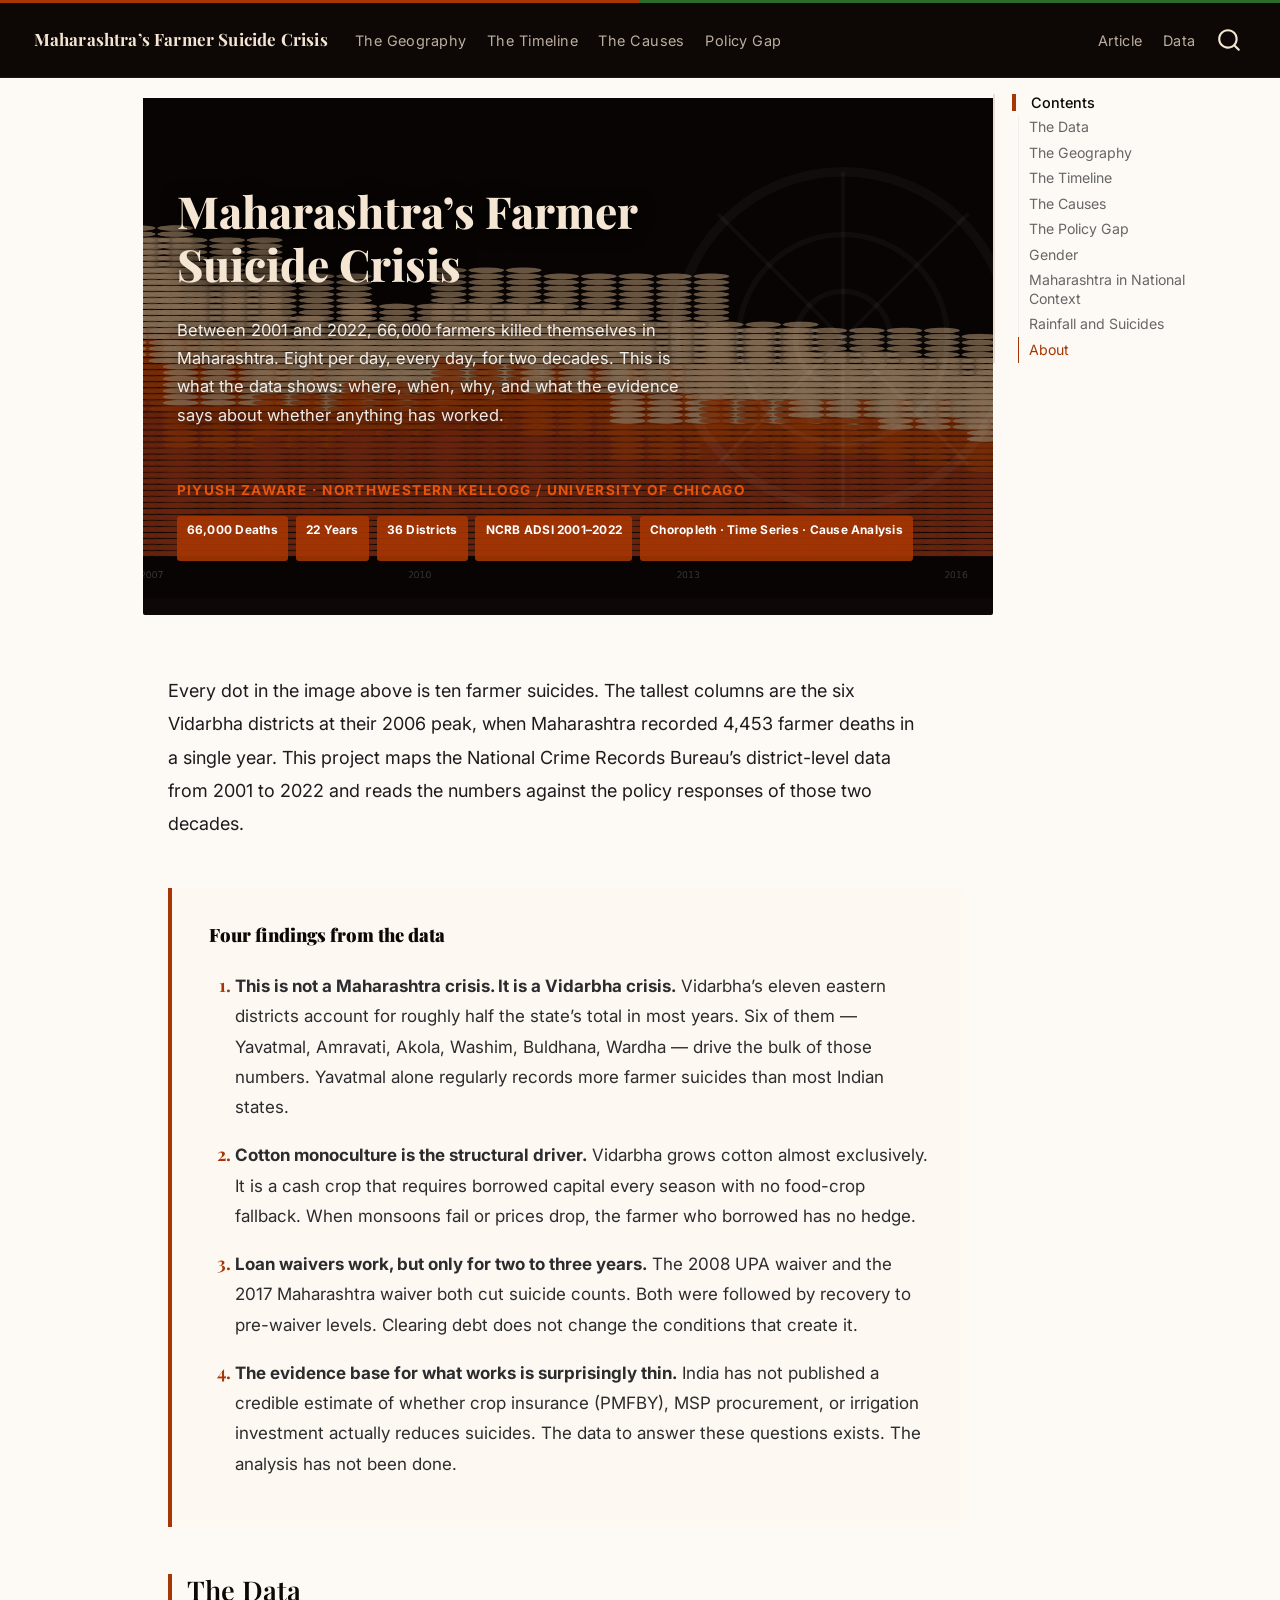
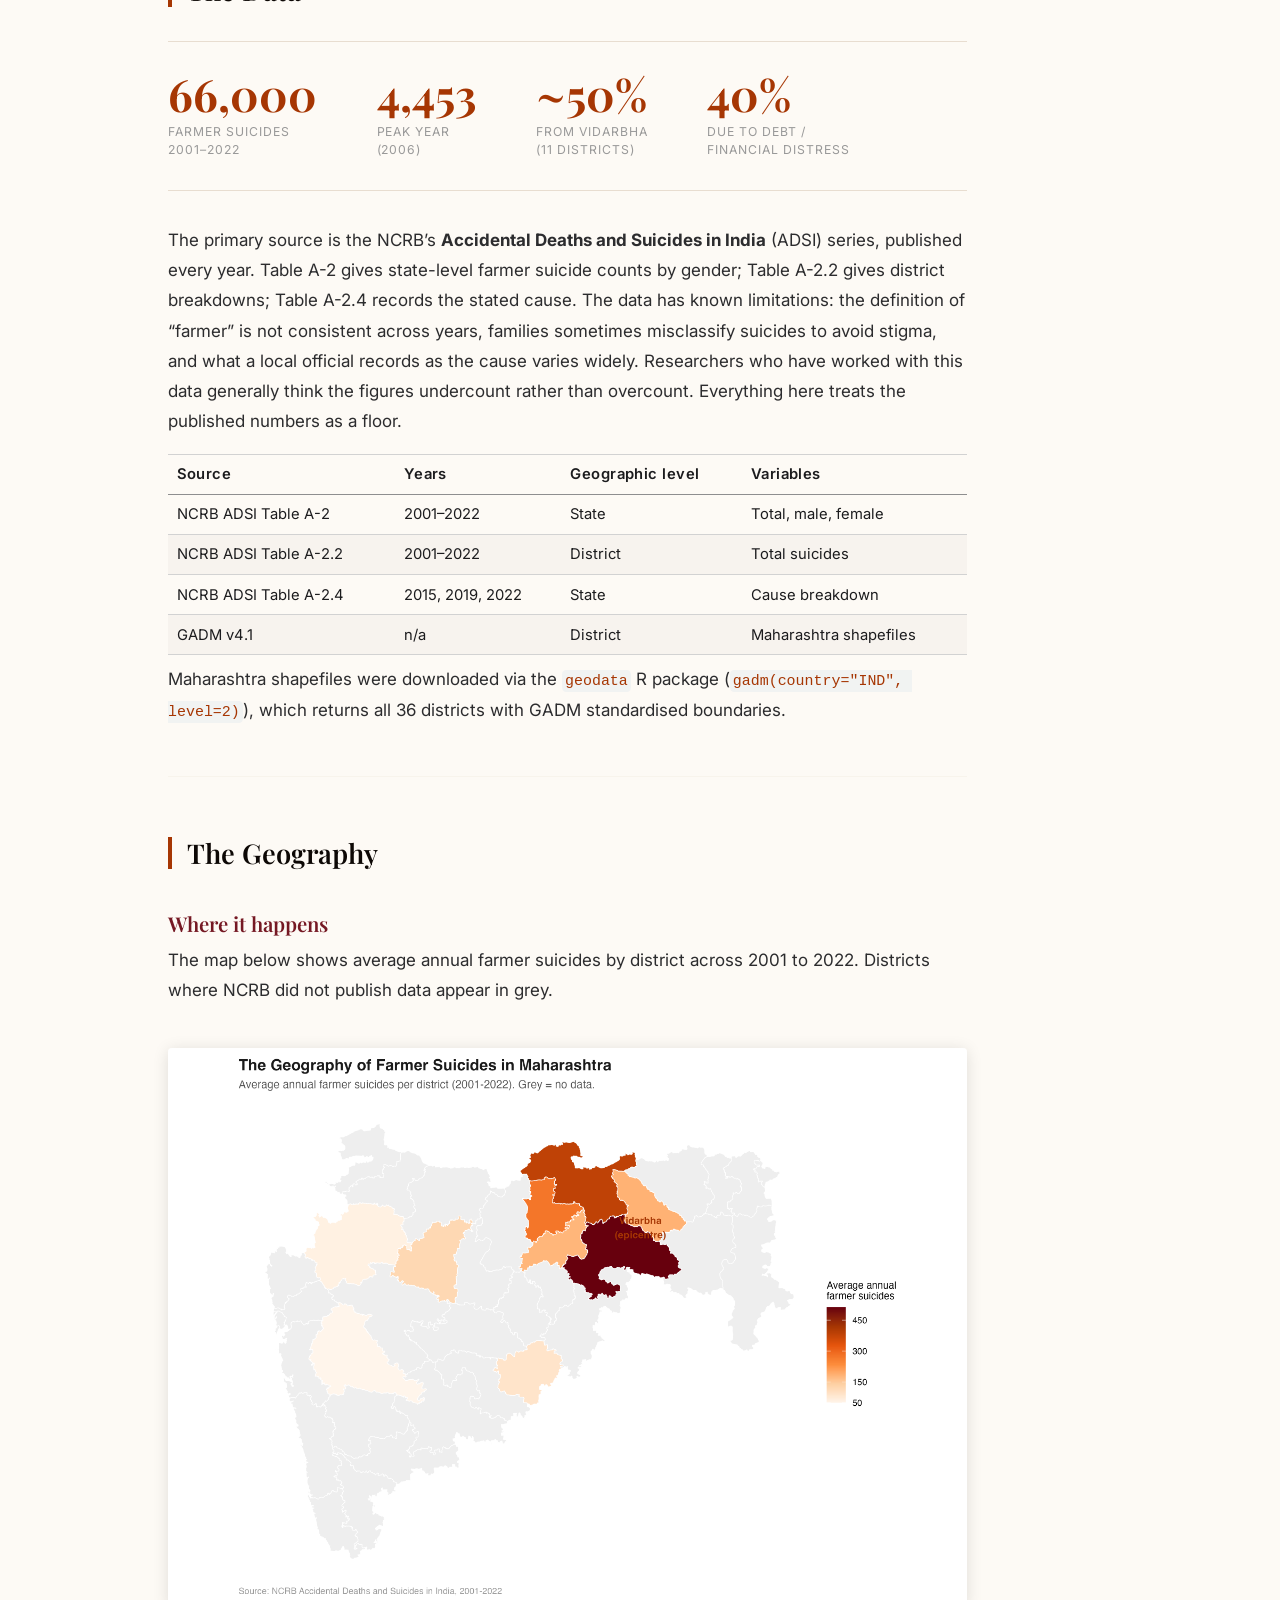
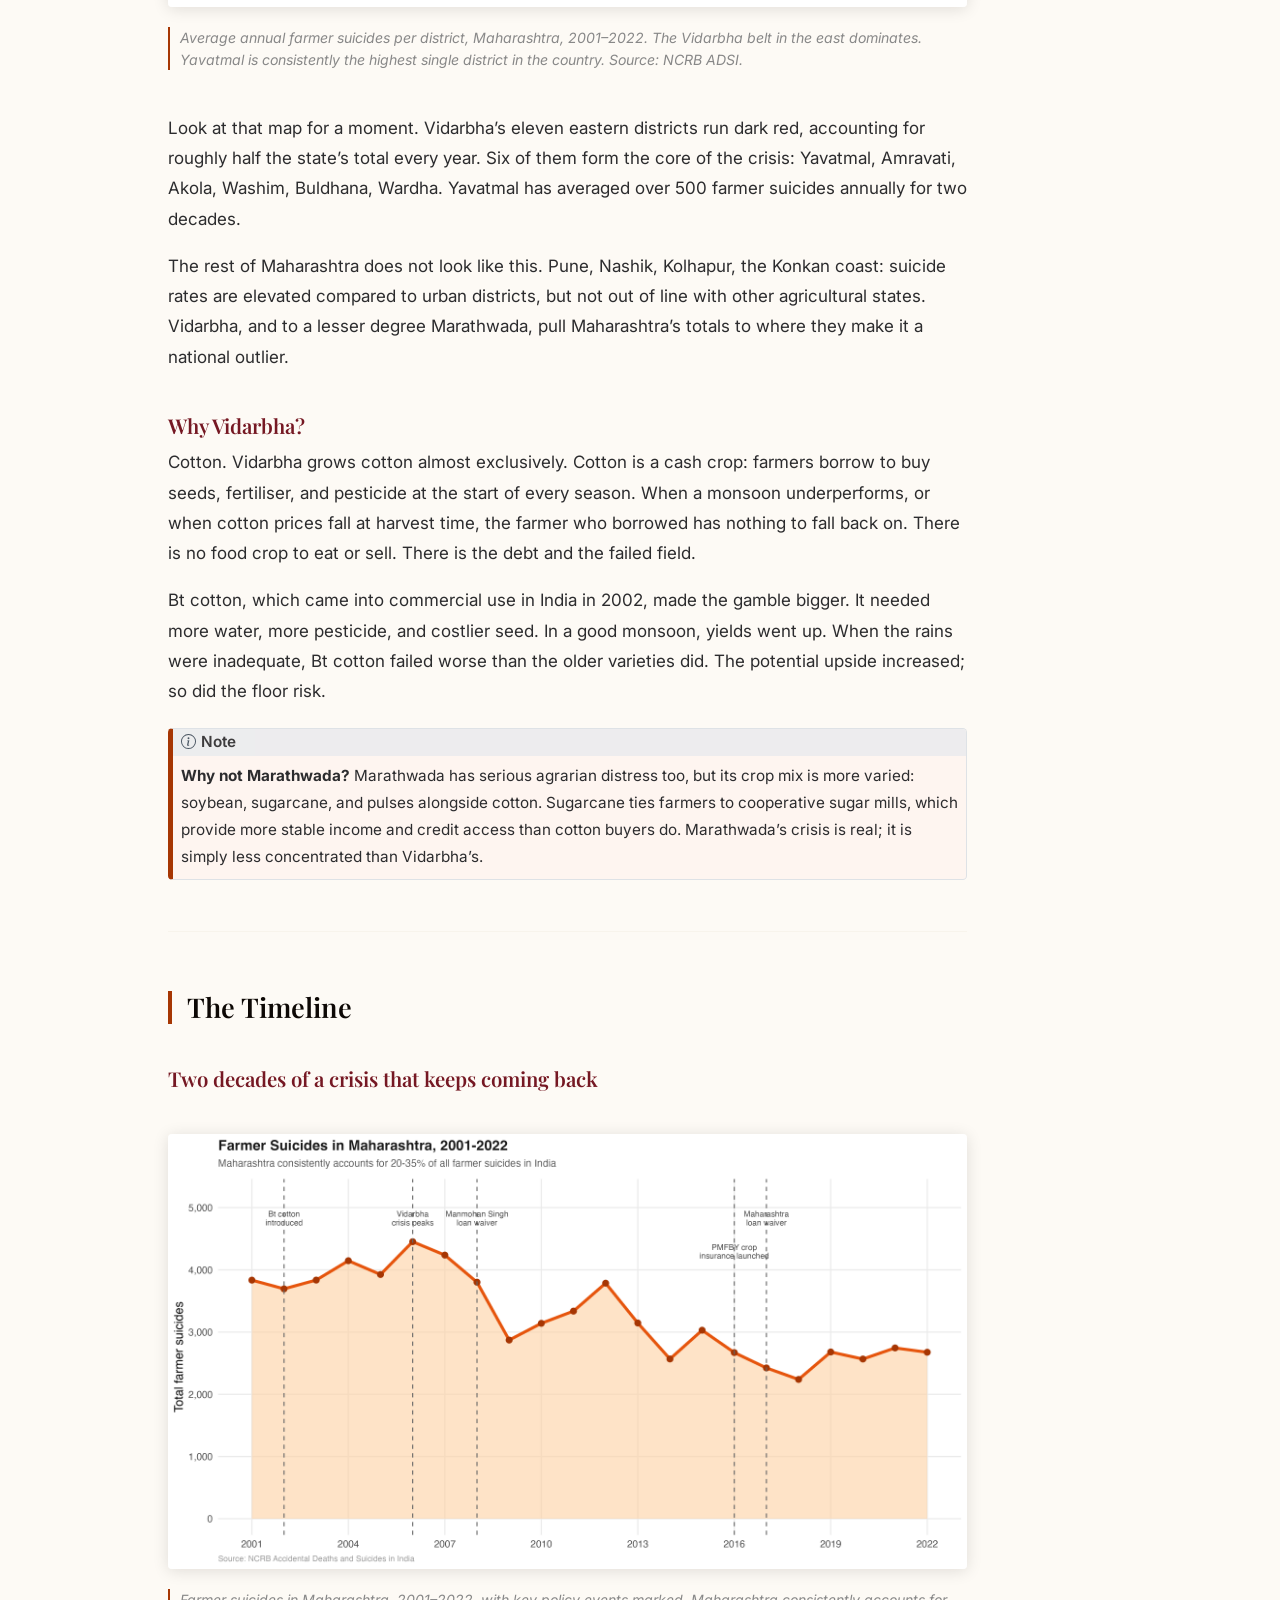
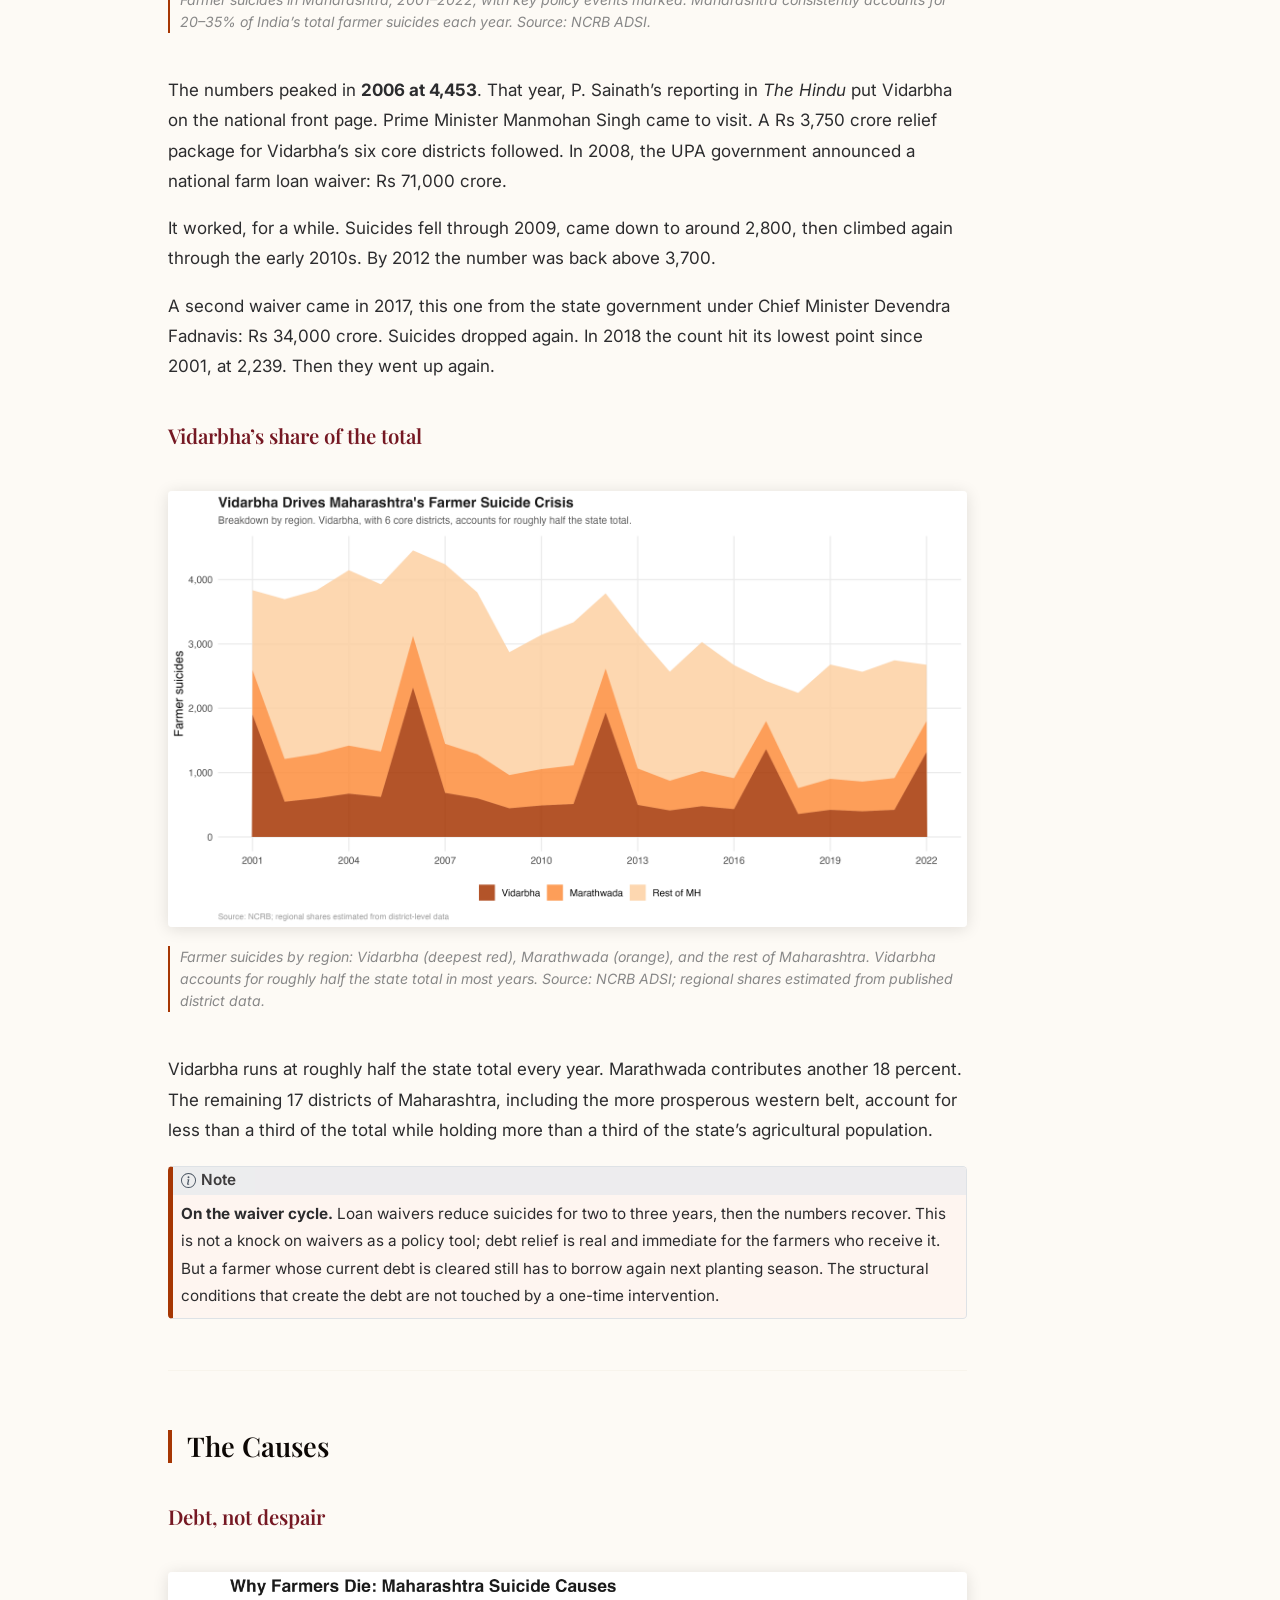
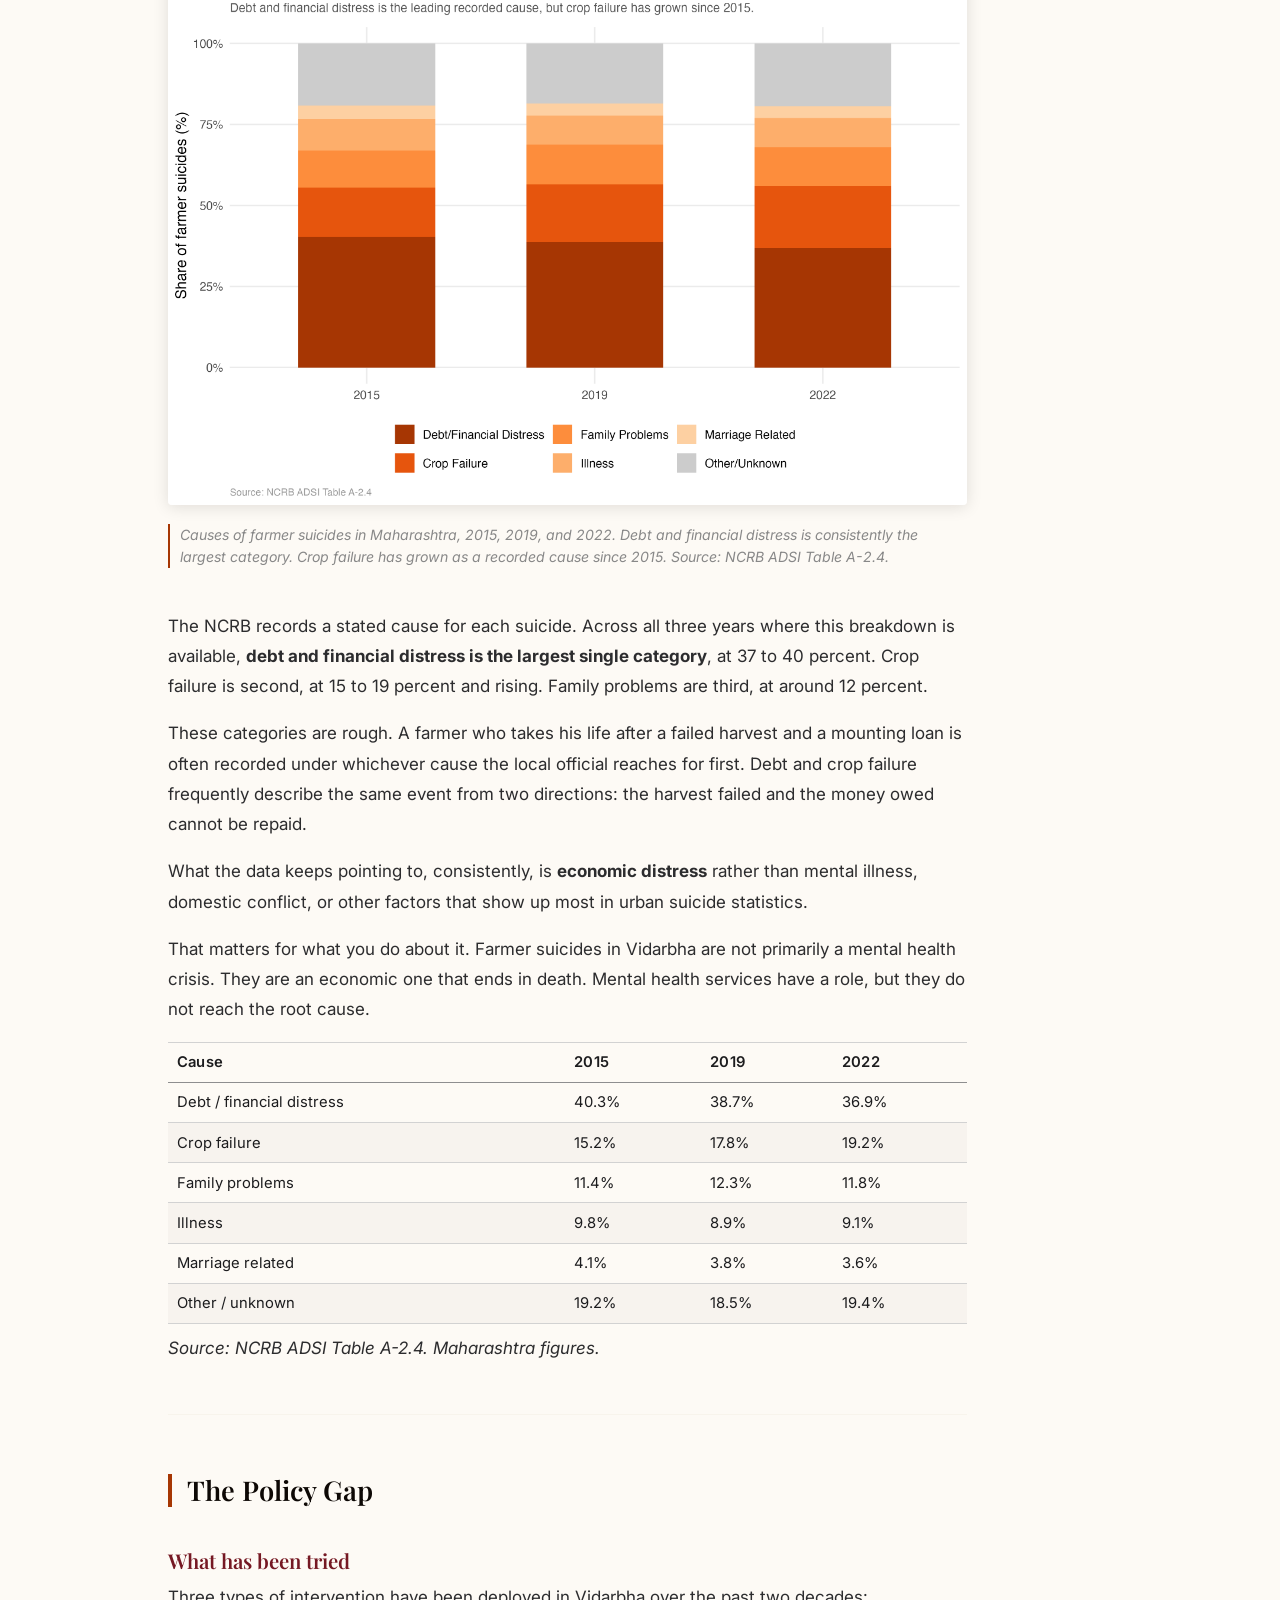
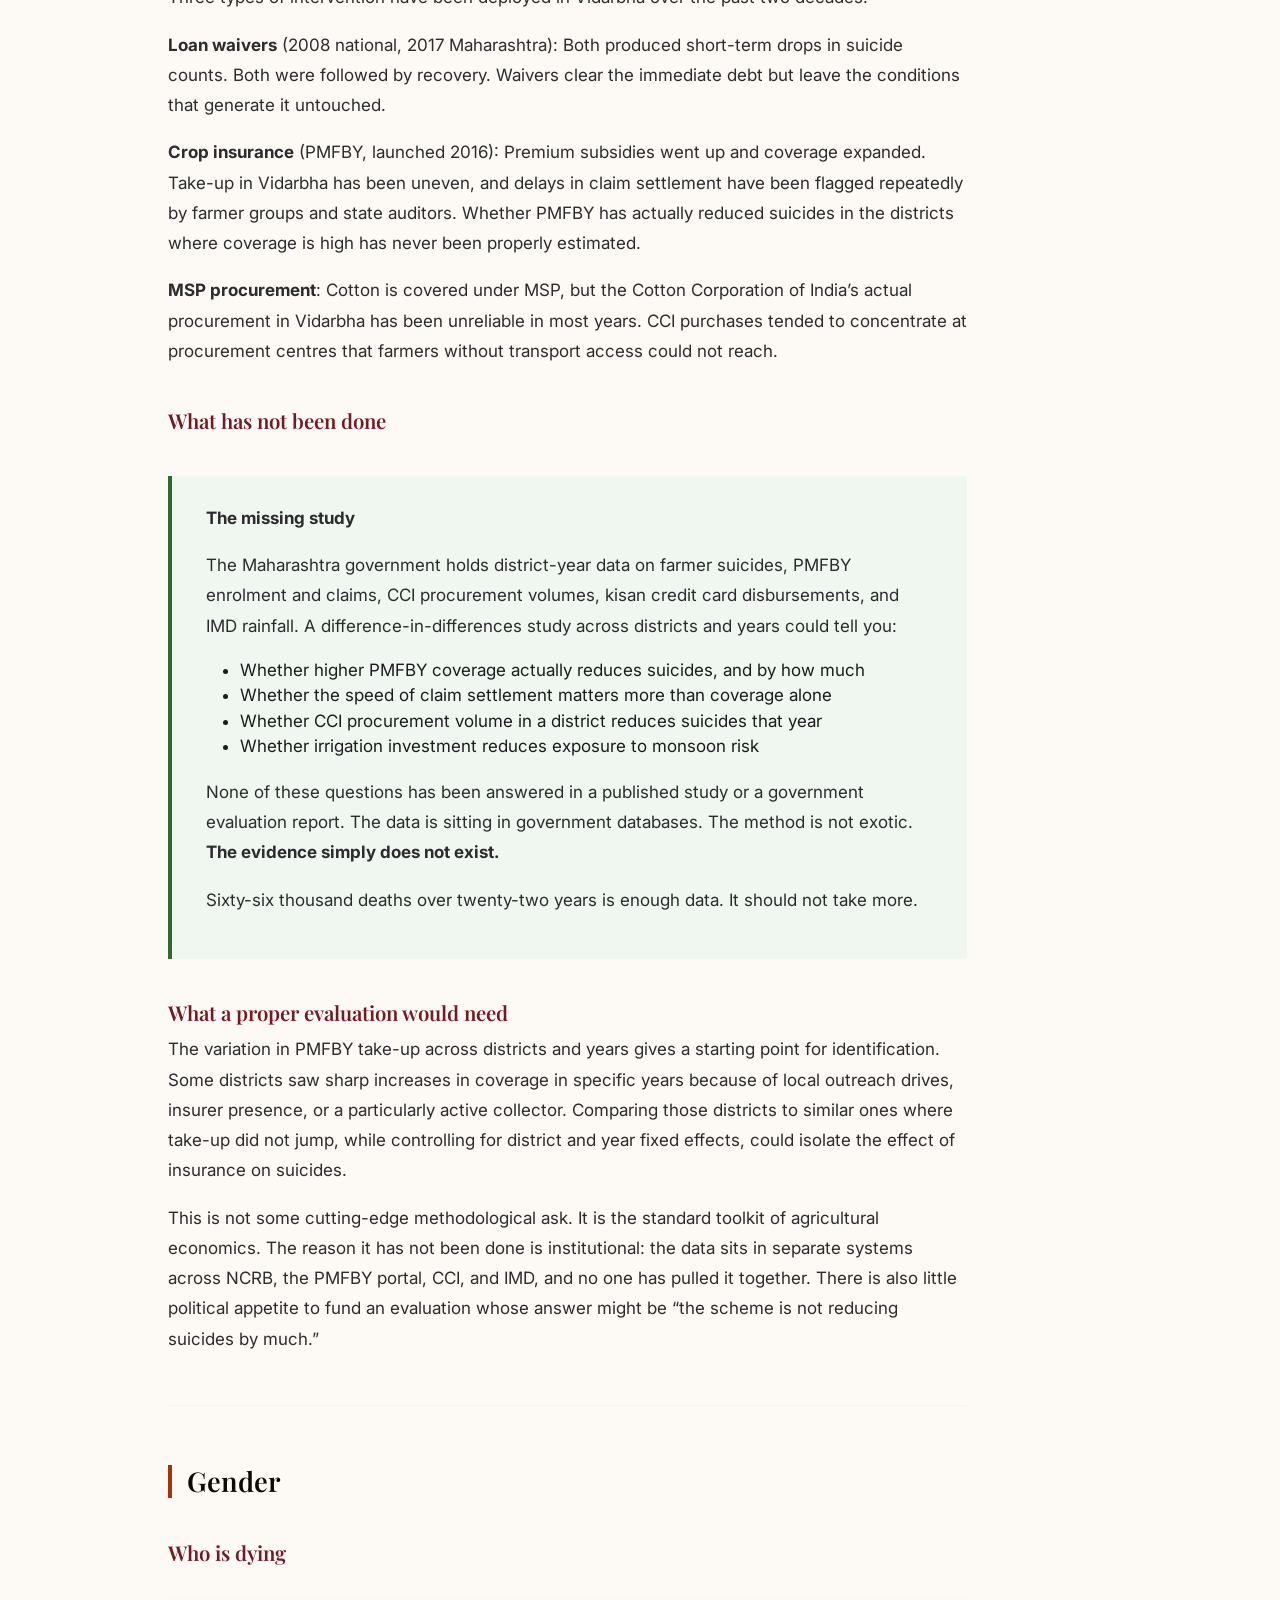
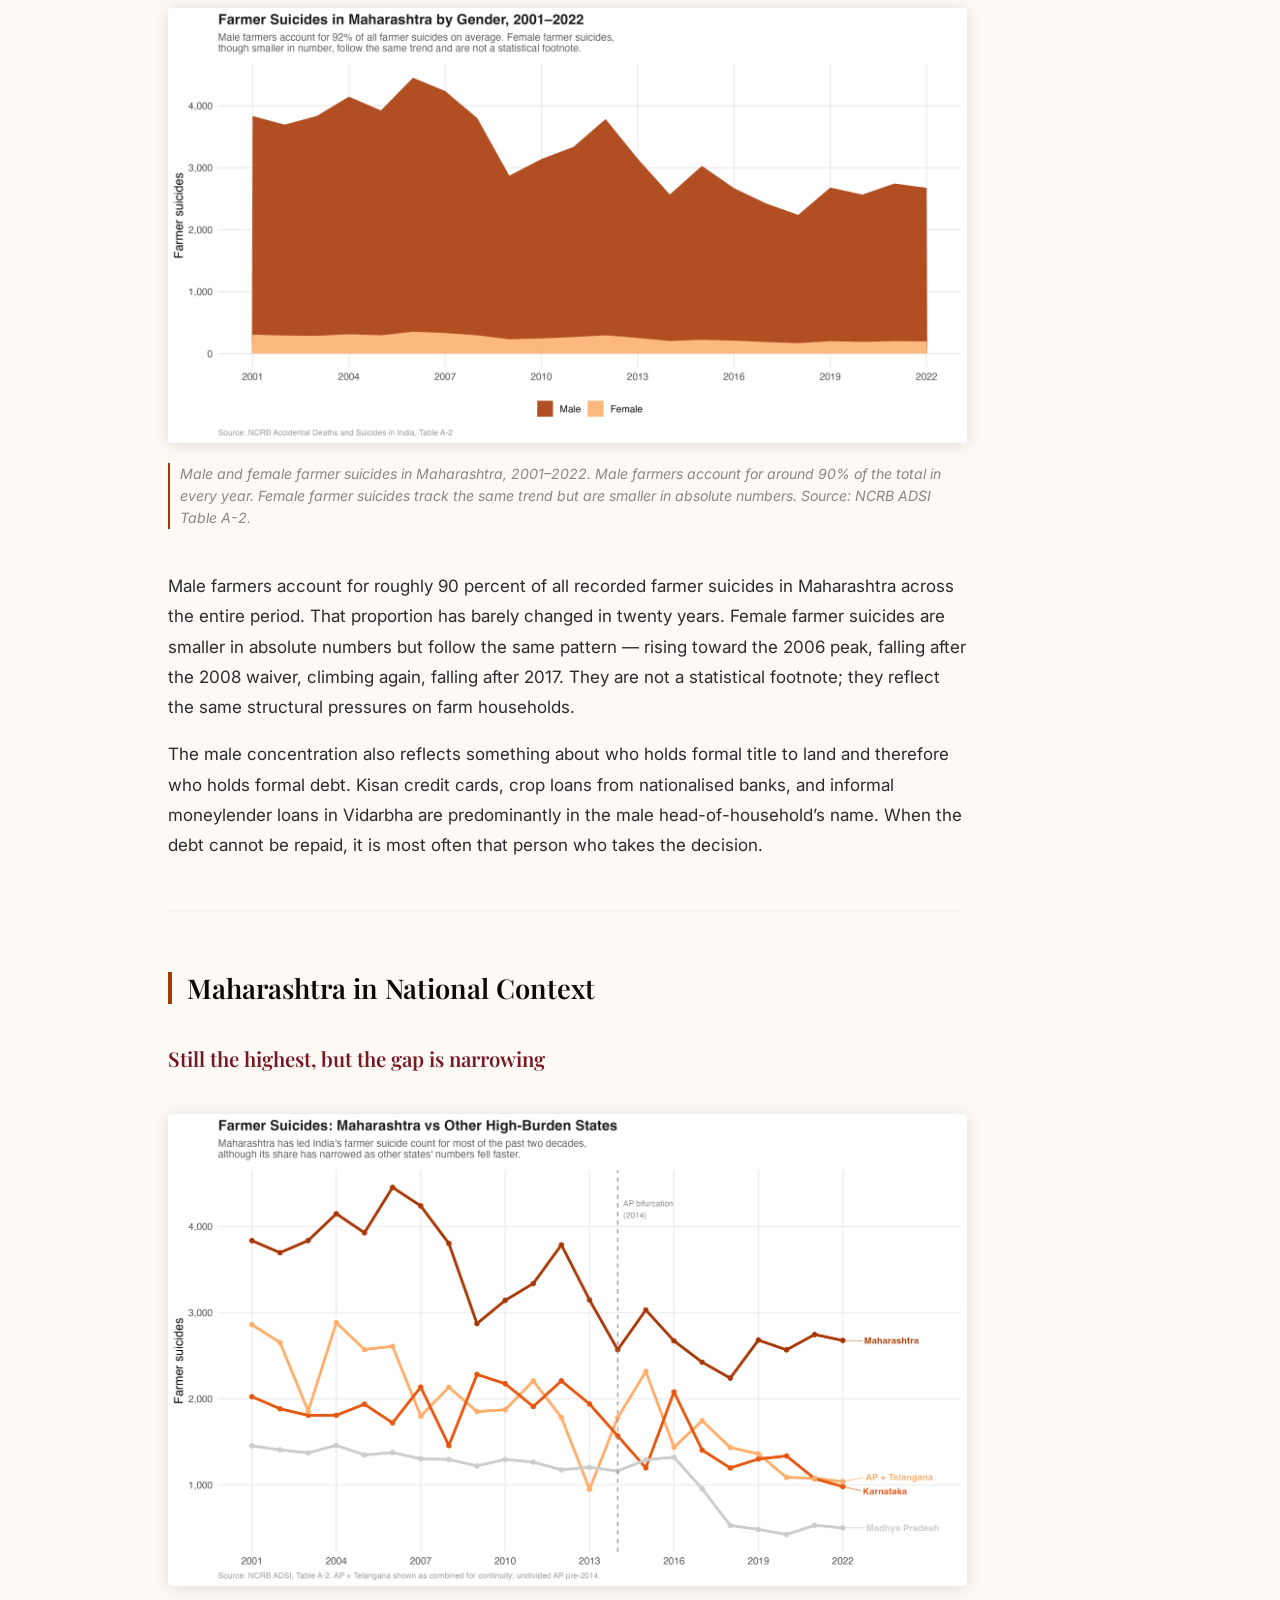
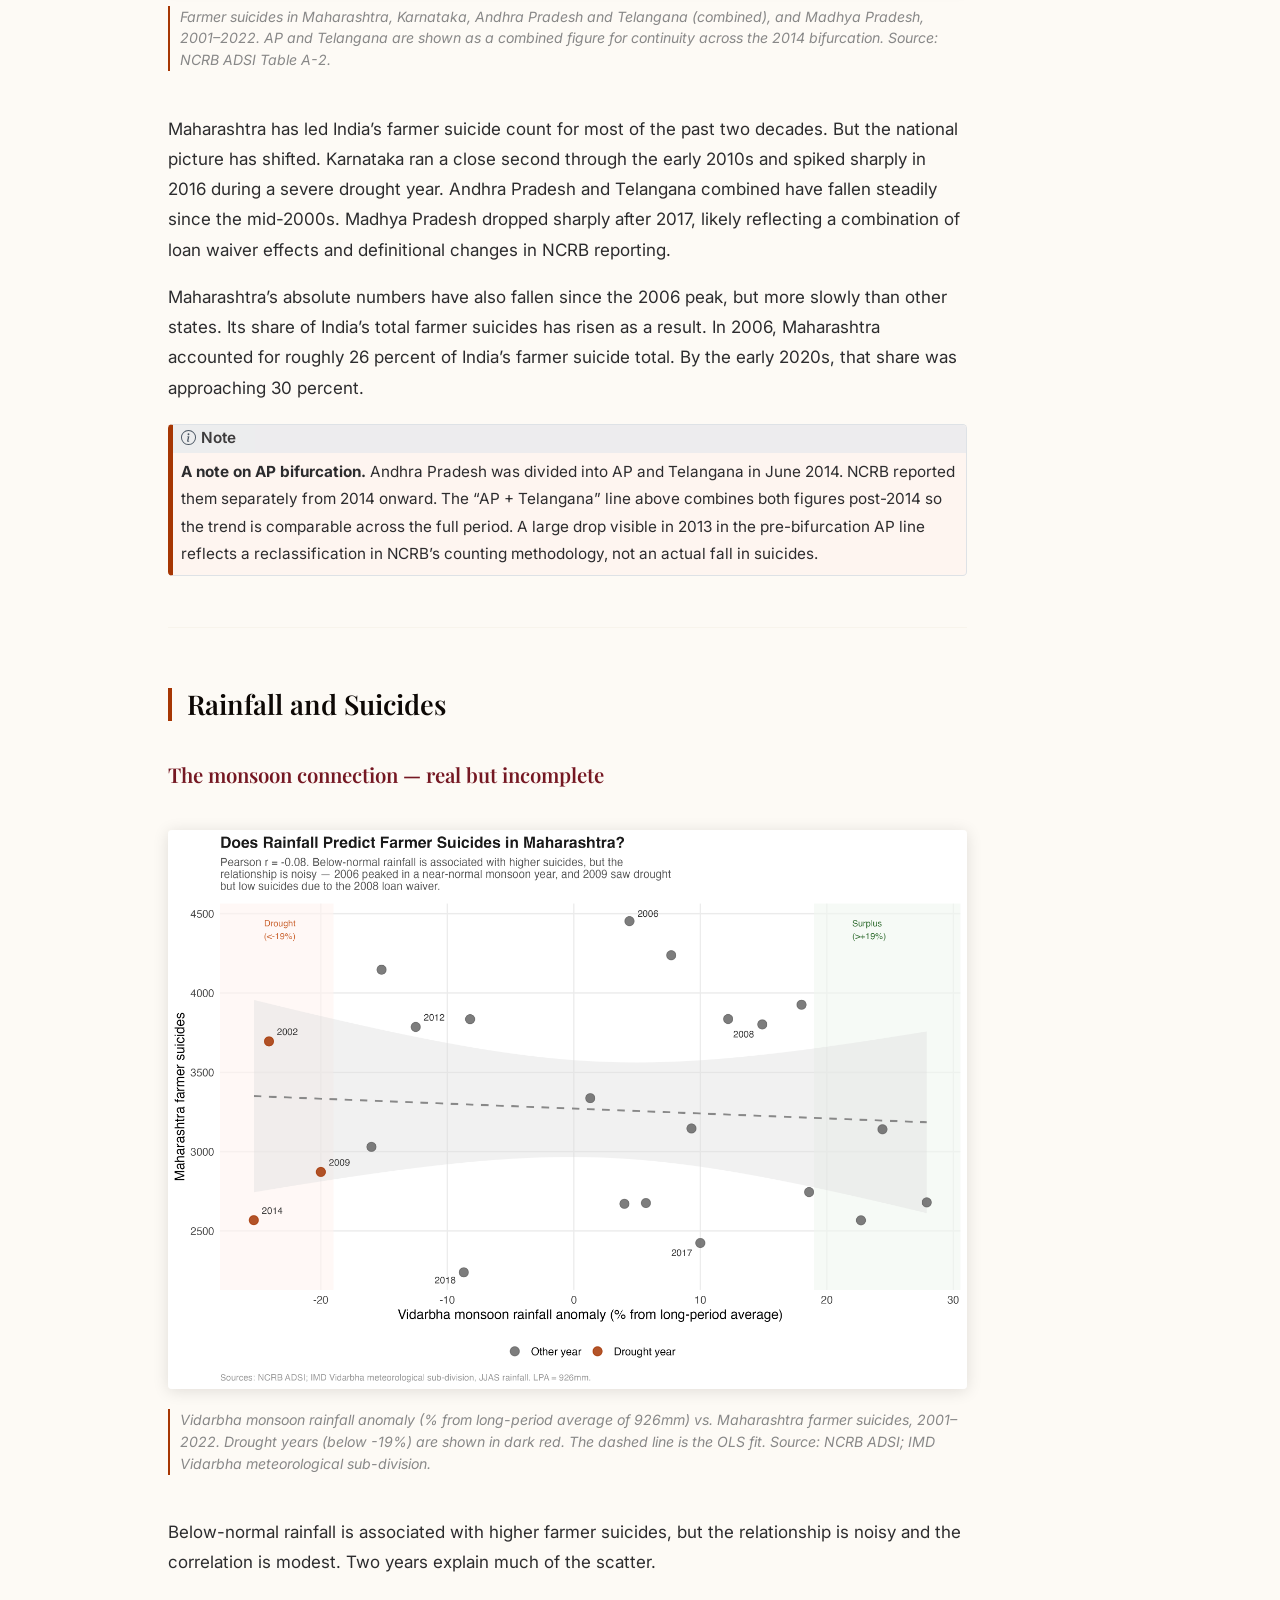
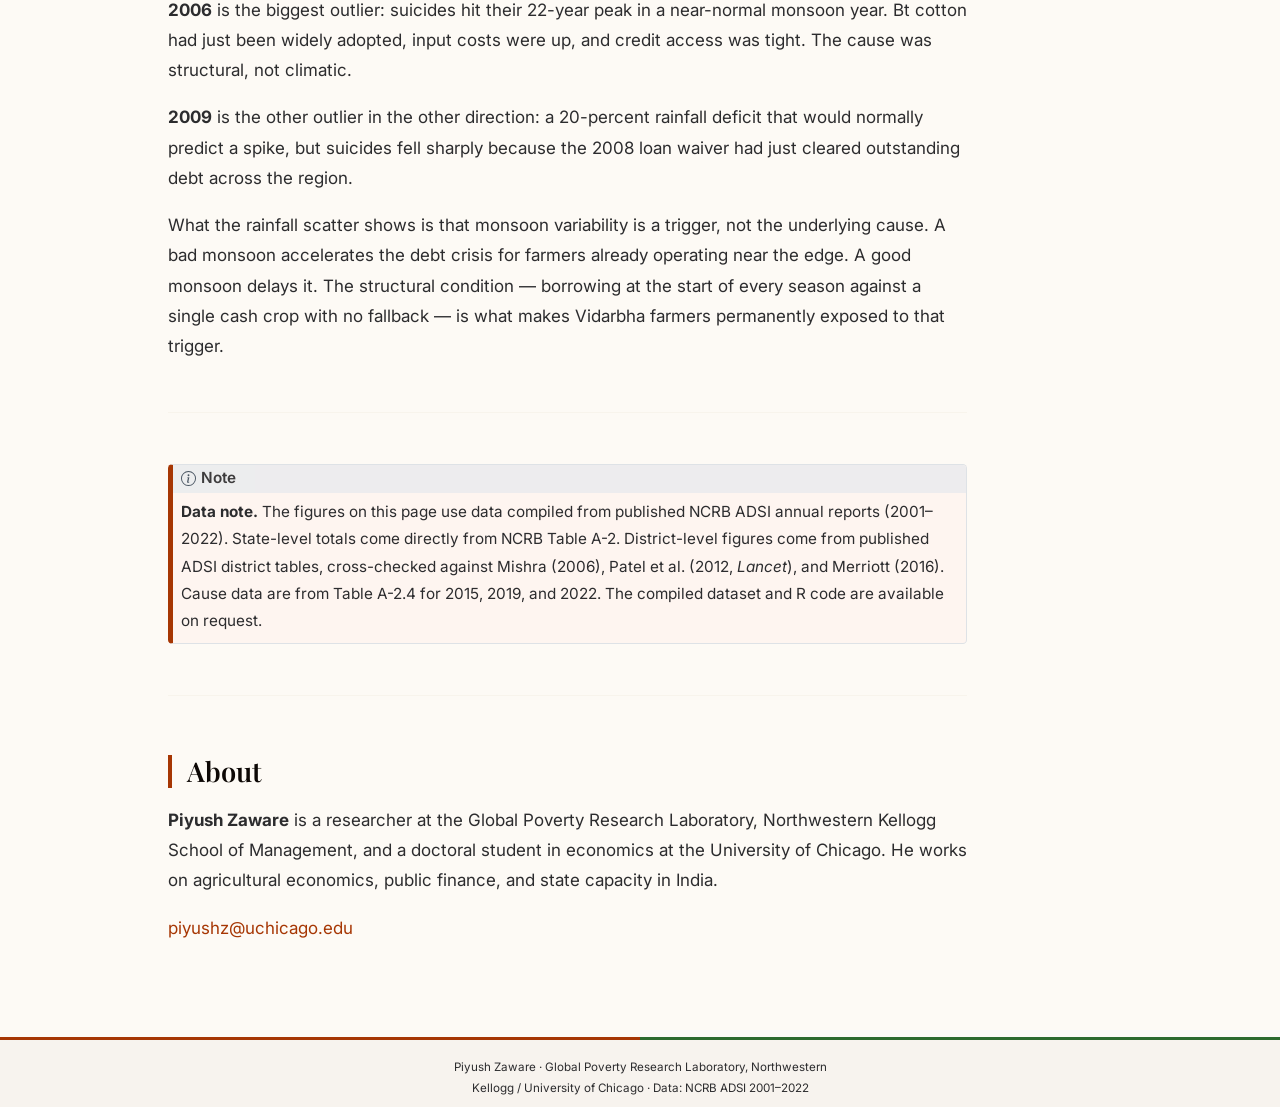
==== docs/index.html @ ce01a96e "Add gender, India comparison, and rainfall figures with website sections Co-Authored-By: Claude Sonn" ====
<!DOCTYPE html>
<html xmlns="http://www.w3.org/1999/xhtml" lang="en" xml:lang="en"><head>

<meta charset="utf-8">
<meta name="generator" content="quarto-1.8.25">

<meta name="viewport" content="width=device-width, initial-scale=1.0, user-scalable=yes">


<title>Maharashtra’s Farmer Suicide Crisis</title>
<style>
code{white-space: pre-wrap;}
span.smallcaps{font-variant: small-caps;}
div.columns{display: flex; gap: min(4vw, 1.5em);}
div.column{flex: auto; overflow-x: auto;}
div.hanging-indent{margin-left: 1.5em; text-indent: -1.5em;}
ul.task-list{list-style: none;}
ul.task-list li input[type="checkbox"] {
  width: 0.8em;
  margin: 0 0.8em 0.2em -1em; /* quarto-specific, see https://github.com/quarto-dev/quarto-cli/issues/4556 */ 
  vertical-align: middle;
}
</style>


<script src="site_libs/quarto-nav/quarto-nav.js"></script>
<script src="site_libs/quarto-nav/headroom.min.js"></script>
<script src="site_libs/clipboard/clipboard.min.js"></script>
<script src="site_libs/quarto-search/autocomplete.umd.js"></script>
<script src="site_libs/quarto-search/fuse.min.js"></script>
<script src="site_libs/quarto-search/quarto-search.js"></script>
<meta name="quarto:offset" content="./">
<script src="site_libs/quarto-html/quarto.js" type="module"></script>
<script src="site_libs/quarto-html/tabsets/tabsets.js" type="module"></script>
<script src="site_libs/quarto-html/axe/axe-check.js" type="module"></script>
<script src="site_libs/quarto-html/popper.min.js"></script>
<script src="site_libs/quarto-html/tippy.umd.min.js"></script>
<script src="site_libs/quarto-html/anchor.min.js"></script>
<link href="site_libs/quarto-html/tippy.css" rel="stylesheet">
<link href="site_libs/quarto-html/quarto-syntax-highlighting-7b89279ff1a6dce999919e0e67d4d9ec.css" rel="stylesheet" id="quarto-text-highlighting-styles">
<script src="site_libs/bootstrap/bootstrap.min.js"></script>
<link href="site_libs/bootstrap/bootstrap-icons.css" rel="stylesheet">
<link href="site_libs/bootstrap/bootstrap-e67590c7fa6ff1e9f34134ef362cd0c0.min.css" rel="stylesheet" append-hash="true" id="quarto-bootstrap" data-mode="light">
<script id="quarto-search-options" type="application/json">{
  "location": "navbar",
  "copy-button": false,
  "collapse-after": 3,
  "panel-placement": "end",
  "type": "overlay",
  "limit": 50,
  "keyboard-shortcut": [
    "f",
    "/",
    "s"
  ],
  "show-item-context": false,
  "language": {
    "search-no-results-text": "No results",
    "search-matching-documents-text": "matching documents",
    "search-copy-link-title": "Copy link to search",
    "search-hide-matches-text": "Hide additional matches",
    "search-more-match-text": "more match in this document",
    "search-more-matches-text": "more matches in this document",
    "search-clear-button-title": "Clear",
    "search-text-placeholder": "",
    "search-detached-cancel-button-title": "Cancel",
    "search-submit-button-title": "Submit",
    "search-label": "Search"
  }
}</script>
<style>html{ scroll-behavior: smooth; }</style>


</head>

<body class="nav-fixed quarto-light">

<div id="quarto-search-results"></div>
  <header id="quarto-header" class="headroom fixed-top">
    <nav class="navbar navbar-expand-lg " data-bs-theme="dark">
      <div class="navbar-container container-fluid">
      <div class="navbar-brand-container mx-auto">
    <a href="./index.html" class="navbar-brand navbar-brand-logo">
    </a>
    <a class="navbar-brand" href="./index.html">
    <span class="navbar-title">Maharashtra’s Farmer Suicide Crisis</span>
    </a>
  </div>
            <div id="quarto-search" class="" title="Search"></div>
          <button class="navbar-toggler" type="button" data-bs-toggle="collapse" data-bs-target="#navbarCollapse" aria-controls="navbarCollapse" role="menu" aria-expanded="false" aria-label="Toggle navigation" onclick="if (window.quartoToggleHeadroom) { window.quartoToggleHeadroom(); }">
  <span class="navbar-toggler-icon"></span>
</button>
          <div class="collapse navbar-collapse" id="navbarCollapse">
            <ul class="navbar-nav navbar-nav-scroll me-auto">
  <li class="nav-item">
    <a class="nav-link" href="./index.html#geography"> 
<span class="menu-text">The Geography</span></a>
  </li>  
  <li class="nav-item">
    <a class="nav-link" href="./index.html#timeline"> 
<span class="menu-text">The Timeline</span></a>
  </li>  
  <li class="nav-item">
    <a class="nav-link" href="./index.html#causes"> 
<span class="menu-text">The Causes</span></a>
  </li>  
  <li class="nav-item">
    <a class="nav-link" href="./index.html#policy"> 
<span class="menu-text">Policy Gap</span></a>
  </li>  
</ul>
            <ul class="navbar-nav navbar-nav-scroll ms-auto">
  <li class="nav-item">
    <a class="nav-link" href="./index.html#article"> 
<span class="menu-text">Article</span></a>
  </li>  
  <li class="nav-item">
    <a class="nav-link" href="./index.html#data"> 
<span class="menu-text">Data</span></a>
  </li>  
</ul>
          </div> <!-- /navcollapse -->
            <div class="quarto-navbar-tools">
</div>
      </div> <!-- /container-fluid -->
    </nav>
</header>
<!-- content -->
<div id="quarto-content" class="quarto-container page-columns page-rows-contents page-layout-article page-navbar">
<!-- sidebar -->
<!-- margin-sidebar -->
    <div id="quarto-margin-sidebar" class="sidebar margin-sidebar">
        <nav id="TOC" role="doc-toc" class="toc-active">
    <h2 id="toc-title">Contents</h2>
   
  <ul class="collapse">
  <li><a href="#data" id="toc-data" class="nav-link active" data-scroll-target="#data">The Data</a></li>
  <li><a href="#geography" id="toc-geography" class="nav-link" data-scroll-target="#geography">The Geography</a></li>
  <li><a href="#timeline" id="toc-timeline" class="nav-link" data-scroll-target="#timeline">The Timeline</a></li>
  <li><a href="#causes" id="toc-causes" class="nav-link" data-scroll-target="#causes">The Causes</a></li>
  <li><a href="#policy" id="toc-policy" class="nav-link" data-scroll-target="#policy">The Policy Gap</a></li>
  <li><a href="#gender" id="toc-gender" class="nav-link" data-scroll-target="#gender">Gender</a></li>
  <li><a href="#india" id="toc-india" class="nav-link" data-scroll-target="#india">Maharashtra in National Context</a></li>
  <li><a href="#rainfall" id="toc-rainfall" class="nav-link" data-scroll-target="#rainfall">Rainfall and Suicides</a></li>
  <li><a href="#about" id="toc-about" class="nav-link" data-scroll-target="#about">About</a></li>
  </ul>
</nav>
    </div>
<!-- main -->
<main class="content" id="quarto-document-content"><header id="title-block-header" class="quarto-title-block"></header>




<div class="hero">
<p><img src="output/figures/fig_hero.png" class="hero-img img-fluid"></p>
<section id="maharashtras-farmer-suicide-crisis" class="level1">
<h1>Maharashtra’s Farmer Suicide Crisis</h1>
<div class="subtitle">
<p>Between 2001 and 2022, 66,000 farmers killed themselves in Maharashtra. Eight per day, every day, for two decades. This is what the data shows: where, when, why, and what the evidence says about whether anything has worked.</p>
</div>
<div class="meta">
<p>Piyush Zaware · Northwestern Kellogg / University of Chicago</p>
</div>
<div class="badge-row">
<div class="badge-item">
<p>66,000 Deaths</p>
</div>
<div class="badge-item">
<p>22 Years</p>
</div>
<div class="badge-item">
<p>36 Districts</p>
</div>
<div class="badge-item">
<p>NCRB ADSI 2001–2022</p>
</div>
<div class="badge-item">
<p>Choropleth · Time Series · Cause Analysis</p>
</div>
</div>
</section>
</div>
<div class="lead-para">
<p>Every dot in the image above is ten farmer suicides. The tallest columns are the six Vidarbha districts at their 2006 peak, when Maharashtra recorded 4,453 farmer deaths in a single year. This project maps the National Crime Records Bureau’s district-level data from 2001 to 2022 and reads the numbers against the policy responses of those two decades.</p>
</div>
<div class="abstract-box">
<p><strong>Four findings from the data</strong></p>
<ol type="1">
<li><p><strong>This is not a Maharashtra crisis. It is a Vidarbha crisis.</strong> Vidarbha’s eleven eastern districts account for roughly half the state’s total in most years. Six of them — Yavatmal, Amravati, Akola, Washim, Buldhana, Wardha — drive the bulk of those numbers. Yavatmal alone regularly records more farmer suicides than most Indian states.</p></li>
<li><p><strong>Cotton monoculture is the structural driver.</strong> Vidarbha grows cotton almost exclusively. It is a cash crop that requires borrowed capital every season with no food-crop fallback. When monsoons fail or prices drop, the farmer who borrowed has no hedge.</p></li>
<li><p><strong>Loan waivers work, but only for two to three years.</strong> The 2008 UPA waiver and the 2017 Maharashtra waiver both cut suicide counts. Both were followed by recovery to pre-waiver levels. Clearing debt does not change the conditions that create it.</p></li>
<li><p><strong>The evidence base for what works is surprisingly thin.</strong> India has not published a credible estimate of whether crop insurance (PMFBY), MSP procurement, or irrigation investment actually reduces suicides. The data to answer these questions exists. The analysis has not been done.</p></li>
</ol>
</div>
<section id="data" class="level2">
<h2 class="anchored" data-anchor-id="data">The Data</h2>
<div class="stat-row">
  <div class="stat"><div class="stat-num">66,000</div><div class="stat-label">farmer suicides<br>2001–2022</div></div>
  <div class="stat"><div class="stat-num">4,453</div><div class="stat-label">peak year<br>(2006)</div></div>
  <div class="stat"><div class="stat-num">~50%</div><div class="stat-label">from Vidarbha<br>(11 districts)</div></div>
  <div class="stat"><div class="stat-num">40%</div><div class="stat-label">due to debt /<br>financial distress</div></div>
</div>
<p>The primary source is the NCRB’s <strong>Accidental Deaths and Suicides in India</strong> (ADSI) series, published every year. Table A-2 gives state-level farmer suicide counts by gender; Table A-2.2 gives district breakdowns; Table A-2.4 records the stated cause. The data has known limitations: the definition of “farmer” is not consistent across years, families sometimes misclassify suicides to avoid stigma, and what a local official records as the cause varies widely. Researchers who have worked with this data generally think the figures undercount rather than overcount. Everything here treats the published numbers as a floor.</p>
<table class="caption-top table">
<thead>
<tr class="header">
<th>Source</th>
<th>Years</th>
<th>Geographic level</th>
<th>Variables</th>
</tr>
</thead>
<tbody>
<tr class="odd">
<td>NCRB ADSI Table A-2</td>
<td>2001–2022</td>
<td>State</td>
<td>Total, male, female</td>
</tr>
<tr class="even">
<td>NCRB ADSI Table A-2.2</td>
<td>2001–2022</td>
<td>District</td>
<td>Total suicides</td>
</tr>
<tr class="odd">
<td>NCRB ADSI Table A-2.4</td>
<td>2015, 2019, 2022</td>
<td>State</td>
<td>Cause breakdown</td>
</tr>
<tr class="even">
<td>GADM v4.1</td>
<td>n/a</td>
<td>District</td>
<td>Maharashtra shapefiles</td>
</tr>
</tbody>
</table>
<p>Maharashtra shapefiles were downloaded via the <code>geodata</code> R package (<code>gadm(country="IND", level=2)</code>), which returns all 36 districts with GADM standardised boundaries.</p>
<hr>
</section>
<section id="geography" class="level2">
<h2 class="anchored" data-anchor-id="geography">The Geography</h2>
<section id="where-it-happens" class="level3">
<h3 class="anchored" data-anchor-id="where-it-happens">Where it happens</h3>
<p>The map below shows average annual farmer suicides by district across 2001 to 2022. Districts where NCRB did not publish data appear in grey.</p>
<div class="quarto-figure quarto-figure-center">
<figure class="figure">
<p><img src="output/figures/fig_map_district.png" class="img-fluid figure-img" style="width:100.0%"></p>
<figcaption>Average annual farmer suicides per district, Maharashtra, 2001–2022. The Vidarbha belt in the east dominates. Yavatmal is consistently the highest single district in the country. Source: NCRB ADSI.</figcaption>
</figure>
</div>
<p>Look at that map for a moment. Vidarbha’s eleven eastern districts run dark red, accounting for roughly half the state’s total every year. Six of them form the core of the crisis: Yavatmal, Amravati, Akola, Washim, Buldhana, Wardha. Yavatmal has averaged over 500 farmer suicides annually for two decades.</p>
<p>The rest of Maharashtra does not look like this. Pune, Nashik, Kolhapur, the Konkan coast: suicide rates are elevated compared to urban districts, but not out of line with other agricultural states. Vidarbha, and to a lesser degree Marathwada, pull Maharashtra’s totals to where they make it a national outlier.</p>
</section>
<section id="why-vidarbha" class="level3">
<h3 class="anchored" data-anchor-id="why-vidarbha">Why Vidarbha?</h3>
<p>Cotton. Vidarbha grows cotton almost exclusively. Cotton is a cash crop: farmers borrow to buy seeds, fertiliser, and pesticide at the start of every season. When a monsoon underperforms, or when cotton prices fall at harvest time, the farmer who borrowed has nothing to fall back on. There is no food crop to eat or sell. There is the debt and the failed field.</p>
<p>Bt cotton, which came into commercial use in India in 2002, made the gamble bigger. It needed more water, more pesticide, and costlier seed. In a good monsoon, yields went up. When the rains were inadequate, Bt cotton failed worse than the older varieties did. The potential upside increased; so did the floor risk.</p>
<div class="callout callout-style-default callout-note callout-titled">
<div class="callout-header d-flex align-content-center">
<div class="callout-icon-container">
<i class="callout-icon"></i>
</div>
<div class="callout-title-container flex-fill">
Note
</div>
</div>
<div class="callout-body-container callout-body">
<p><strong>Why not Marathwada?</strong> Marathwada has serious agrarian distress too, but its crop mix is more varied: soybean, sugarcane, and pulses alongside cotton. Sugarcane ties farmers to cooperative sugar mills, which provide more stable income and credit access than cotton buyers do. Marathwada’s crisis is real; it is simply less concentrated than Vidarbha’s.</p>
</div>
</div>
<hr>
</section>
</section>
<section id="timeline" class="level2">
<h2 class="anchored" data-anchor-id="timeline">The Timeline</h2>
<section id="two-decades-of-a-crisis-that-keeps-coming-back" class="level3">
<h3 class="anchored" data-anchor-id="two-decades-of-a-crisis-that-keeps-coming-back">Two decades of a crisis that keeps coming back</h3>
<div class="quarto-figure quarto-figure-center">
<figure class="figure">
<p><img src="output/figures/fig_timeseries.png" class="img-fluid figure-img" style="width:100.0%"></p>
<figcaption>Farmer suicides in Maharashtra, 2001–2022, with key policy events marked. Maharashtra consistently accounts for 20–35% of India’s total farmer suicides each year. Source: NCRB ADSI.</figcaption>
</figure>
</div>
<p>The numbers peaked in <strong>2006 at 4,453</strong>. That year, P. Sainath’s reporting in <em>The Hindu</em> put Vidarbha on the national front page. Prime Minister Manmohan Singh came to visit. A Rs 3,750 crore relief package for Vidarbha’s six core districts followed. In 2008, the UPA government announced a national farm loan waiver: Rs 71,000 crore.</p>
<p>It worked, for a while. Suicides fell through 2009, came down to around 2,800, then climbed again through the early 2010s. By 2012 the number was back above 3,700.</p>
<p>A second waiver came in 2017, this one from the state government under Chief Minister Devendra Fadnavis: Rs 34,000 crore. Suicides dropped again. In 2018 the count hit its lowest point since 2001, at 2,239. Then they went up again.</p>
</section>
<section id="vidarbhas-share-of-the-total" class="level3">
<h3 class="anchored" data-anchor-id="vidarbhas-share-of-the-total">Vidarbha’s share of the total</h3>
<div class="quarto-figure quarto-figure-center">
<figure class="figure">
<p><img src="output/figures/fig_vidarbha_vs_rest.png" class="img-fluid figure-img" style="width:100.0%"></p>
<figcaption>Farmer suicides by region: Vidarbha (deepest red), Marathwada (orange), and the rest of Maharashtra. Vidarbha accounts for roughly half the state total in most years. Source: NCRB ADSI; regional shares estimated from published district data.</figcaption>
</figure>
</div>
<p>Vidarbha runs at roughly half the state total every year. Marathwada contributes another 18 percent. The remaining 17 districts of Maharashtra, including the more prosperous western belt, account for less than a third of the total while holding more than a third of the state’s agricultural population.</p>
<div class="callout callout-style-default callout-note callout-titled">
<div class="callout-header d-flex align-content-center">
<div class="callout-icon-container">
<i class="callout-icon"></i>
</div>
<div class="callout-title-container flex-fill">
Note
</div>
</div>
<div class="callout-body-container callout-body">
<p><strong>On the waiver cycle.</strong> Loan waivers reduce suicides for two to three years, then the numbers recover. This is not a knock on waivers as a policy tool; debt relief is real and immediate for the farmers who receive it. But a farmer whose current debt is cleared still has to borrow again next planting season. The structural conditions that create the debt are not touched by a one-time intervention.</p>
</div>
</div>
<hr>
</section>
</section>
<section id="causes" class="level2">
<h2 class="anchored" data-anchor-id="causes">The Causes</h2>
<section id="debt-not-despair" class="level3">
<h3 class="anchored" data-anchor-id="debt-not-despair">Debt, not despair</h3>
<div class="quarto-figure quarto-figure-center">
<figure class="figure">
<p><img src="output/figures/fig_causes.png" class="img-fluid figure-img" style="width:100.0%"></p>
<figcaption>Causes of farmer suicides in Maharashtra, 2015, 2019, and 2022. Debt and financial distress is consistently the largest category. Crop failure has grown as a recorded cause since 2015. Source: NCRB ADSI Table A-2.4.</figcaption>
</figure>
</div>
<p>The NCRB records a stated cause for each suicide. Across all three years where this breakdown is available, <strong>debt and financial distress is the largest single category</strong>, at 37 to 40 percent. Crop failure is second, at 15 to 19 percent and rising. Family problems are third, at around 12 percent.</p>
<p>These categories are rough. A farmer who takes his life after a failed harvest and a mounting loan is often recorded under whichever cause the local official reaches for first. Debt and crop failure frequently describe the same event from two directions: the harvest failed and the money owed cannot be repaid.</p>
<p>What the data keeps pointing to, consistently, is <strong>economic distress</strong> rather than mental illness, domestic conflict, or other factors that show up most in urban suicide statistics.</p>
<p>That matters for what you do about it. Farmer suicides in Vidarbha are not primarily a mental health crisis. They are an economic one that ends in death. Mental health services have a role, but they do not reach the root cause.</p>
<table class="caption-top table">
<thead>
<tr class="header">
<th>Cause</th>
<th>2015</th>
<th>2019</th>
<th>2022</th>
</tr>
</thead>
<tbody>
<tr class="odd">
<td>Debt / financial distress</td>
<td>40.3%</td>
<td>38.7%</td>
<td>36.9%</td>
</tr>
<tr class="even">
<td>Crop failure</td>
<td>15.2%</td>
<td>17.8%</td>
<td>19.2%</td>
</tr>
<tr class="odd">
<td>Family problems</td>
<td>11.4%</td>
<td>12.3%</td>
<td>11.8%</td>
</tr>
<tr class="even">
<td>Illness</td>
<td>9.8%</td>
<td>8.9%</td>
<td>9.1%</td>
</tr>
<tr class="odd">
<td>Marriage related</td>
<td>4.1%</td>
<td>3.8%</td>
<td>3.6%</td>
</tr>
<tr class="even">
<td>Other / unknown</td>
<td>19.2%</td>
<td>18.5%</td>
<td>19.4%</td>
</tr>
</tbody>
</table>
<p><em>Source: NCRB ADSI Table A-2.4. Maharashtra figures.</em></p>
<hr>
</section>
</section>
<section id="policy" class="level2">
<h2 class="anchored" data-anchor-id="policy">The Policy Gap</h2>
<section id="what-has-been-tried" class="level3">
<h3 class="anchored" data-anchor-id="what-has-been-tried">What has been tried</h3>
<p>Three types of intervention have been deployed in Vidarbha over the past two decades:</p>
<p><strong>Loan waivers</strong> (2008 national, 2017 Maharashtra): Both produced short-term drops in suicide counts. Both were followed by recovery. Waivers clear the immediate debt but leave the conditions that generate it untouched.</p>
<p><strong>Crop insurance</strong> (PMFBY, launched 2016): Premium subsidies went up and coverage expanded. Take-up in Vidarbha has been uneven, and delays in claim settlement have been flagged repeatedly by farmer groups and state auditors. Whether PMFBY has actually reduced suicides in the districts where coverage is high has never been properly estimated.</p>
<p><strong>MSP procurement</strong>: Cotton is covered under MSP, but the Cotton Corporation of India’s actual procurement in Vidarbha has been unreliable in most years. CCI purchases tended to concentrate at procurement centres that farmers without transport access could not reach.</p>
</section>
<section id="what-has-not-been-done" class="level3">
<h3 class="anchored" data-anchor-id="what-has-not-been-done">What has not been done</h3>
<div class="policy-box">
<p><strong>The missing study</strong></p>
<p>The Maharashtra government holds district-year data on farmer suicides, PMFBY enrolment and claims, CCI procurement volumes, kisan credit card disbursements, and IMD rainfall. A difference-in-differences study across districts and years could tell you:</p>
<ul>
<li>Whether higher PMFBY coverage actually reduces suicides, and by how much</li>
<li>Whether the speed of claim settlement matters more than coverage alone</li>
<li>Whether CCI procurement volume in a district reduces suicides that year</li>
<li>Whether irrigation investment reduces exposure to monsoon risk</li>
</ul>
<p>None of these questions has been answered in a published study or a government evaluation report. The data is sitting in government databases. The method is not exotic. <strong>The evidence simply does not exist.</strong></p>
<p>Sixty-six thousand deaths over twenty-two years is enough data. It should not take more.</p>
</div>
</section>
<section id="what-a-proper-evaluation-would-need" class="level3">
<h3 class="anchored" data-anchor-id="what-a-proper-evaluation-would-need">What a proper evaluation would need</h3>
<p>The variation in PMFBY take-up across districts and years gives a starting point for identification. Some districts saw sharp increases in coverage in specific years because of local outreach drives, insurer presence, or a particularly active collector. Comparing those districts to similar ones where take-up did not jump, while controlling for district and year fixed effects, could isolate the effect of insurance on suicides.</p>
<p>This is not some cutting-edge methodological ask. It is the standard toolkit of agricultural economics. The reason it has not been done is institutional: the data sits in separate systems across NCRB, the PMFBY portal, CCI, and IMD, and no one has pulled it together. There is also little political appetite to fund an evaluation whose answer might be “the scheme is not reducing suicides by much.”</p>
<hr>
</section>
</section>
<section id="gender" class="level2">
<h2 class="anchored" data-anchor-id="gender">Gender</h2>
<section id="who-is-dying" class="level3">
<h3 class="anchored" data-anchor-id="who-is-dying">Who is dying</h3>
<div class="quarto-figure quarto-figure-center">
<figure class="figure">
<p><img src="output/figures/fig_gender.png" class="img-fluid figure-img" style="width:100.0%"></p>
<figcaption>Male and female farmer suicides in Maharashtra, 2001–2022. Male farmers account for around 90% of the total in every year. Female farmer suicides track the same trend but are smaller in absolute numbers. Source: NCRB ADSI Table A-2.</figcaption>
</figure>
</div>
<p>Male farmers account for roughly 90 percent of all recorded farmer suicides in Maharashtra across the entire period. That proportion has barely changed in twenty years. Female farmer suicides are smaller in absolute numbers but follow the same pattern — rising toward the 2006 peak, falling after the 2008 waiver, climbing again, falling after 2017. They are not a statistical footnote; they reflect the same structural pressures on farm households.</p>
<p>The male concentration also reflects something about who holds formal title to land and therefore who holds formal debt. Kisan credit cards, crop loans from nationalised banks, and informal moneylender loans in Vidarbha are predominantly in the male head-of-household’s name. When the debt cannot be repaid, it is most often that person who takes the decision.</p>
<hr>
</section>
</section>
<section id="india" class="level2">
<h2 class="anchored" data-anchor-id="india">Maharashtra in National Context</h2>
<section id="still-the-highest-but-the-gap-is-narrowing" class="level3">
<h3 class="anchored" data-anchor-id="still-the-highest-but-the-gap-is-narrowing">Still the highest, but the gap is narrowing</h3>
<div class="quarto-figure quarto-figure-center">
<figure class="figure">
<p><img src="output/figures/fig_india_comparison.png" class="img-fluid figure-img" style="width:100.0%"></p>
<figcaption>Farmer suicides in Maharashtra, Karnataka, Andhra Pradesh and Telangana (combined), and Madhya Pradesh, 2001–2022. AP and Telangana are shown as a combined figure for continuity across the 2014 bifurcation. Source: NCRB ADSI Table A-2.</figcaption>
</figure>
</div>
<p>Maharashtra has led India’s farmer suicide count for most of the past two decades. But the national picture has shifted. Karnataka ran a close second through the early 2010s and spiked sharply in 2016 during a severe drought year. Andhra Pradesh and Telangana combined have fallen steadily since the mid-2000s. Madhya Pradesh dropped sharply after 2017, likely reflecting a combination of loan waiver effects and definitional changes in NCRB reporting.</p>
<p>Maharashtra’s absolute numbers have also fallen since the 2006 peak, but more slowly than other states. Its share of India’s total farmer suicides has risen as a result. In 2006, Maharashtra accounted for roughly 26 percent of India’s farmer suicide total. By the early 2020s, that share was approaching 30 percent.</p>
<div class="callout callout-style-default callout-note callout-titled">
<div class="callout-header d-flex align-content-center">
<div class="callout-icon-container">
<i class="callout-icon"></i>
</div>
<div class="callout-title-container flex-fill">
Note
</div>
</div>
<div class="callout-body-container callout-body">
<p><strong>A note on AP bifurcation.</strong> Andhra Pradesh was divided into AP and Telangana in June 2014. NCRB reported them separately from 2014 onward. The “AP + Telangana” line above combines both figures post-2014 so the trend is comparable across the full period. A large drop visible in 2013 in the pre-bifurcation AP line reflects a reclassification in NCRB’s counting methodology, not an actual fall in suicides.</p>
</div>
</div>
<hr>
</section>
</section>
<section id="rainfall" class="level2">
<h2 class="anchored" data-anchor-id="rainfall">Rainfall and Suicides</h2>
<section id="the-monsoon-connection-real-but-incomplete" class="level3">
<h3 class="anchored" data-anchor-id="the-monsoon-connection-real-but-incomplete">The monsoon connection — real but incomplete</h3>
<div class="quarto-figure quarto-figure-center">
<figure class="figure">
<p><img src="output/figures/fig_rainfall.png" class="img-fluid figure-img" style="width:100.0%"></p>
<figcaption>Vidarbha monsoon rainfall anomaly (% from long-period average of 926mm) vs.&nbsp;Maharashtra farmer suicides, 2001–2022. Drought years (below -19%) are shown in dark red. The dashed line is the OLS fit. Source: NCRB ADSI; IMD Vidarbha meteorological sub-division.</figcaption>
</figure>
</div>
<p>Below-normal rainfall is associated with higher farmer suicides, but the relationship is noisy and the correlation is modest. Two years explain much of the scatter.</p>
<p><strong>2006</strong> is the biggest outlier: suicides hit their 22-year peak in a near-normal monsoon year. Bt cotton had just been widely adopted, input costs were up, and credit access was tight. The cause was structural, not climatic.</p>
<p><strong>2009</strong> is the other outlier in the other direction: a 20-percent rainfall deficit that would normally predict a spike, but suicides fell sharply because the 2008 loan waiver had just cleared outstanding debt across the region.</p>
<p>What the rainfall scatter shows is that monsoon variability is a trigger, not the underlying cause. A bad monsoon accelerates the debt crisis for farmers already operating near the edge. A good monsoon delays it. The structural condition — borrowing at the start of every season against a single cash crop with no fallback — is what makes Vidarbha farmers permanently exposed to that trigger.</p>
<hr>
<div class="callout callout-style-default callout-note callout-titled">
<div class="callout-header d-flex align-content-center">
<div class="callout-icon-container">
<i class="callout-icon"></i>
</div>
<div class="callout-title-container flex-fill">
Note
</div>
</div>
<div class="callout-body-container callout-body">
<p><strong>Data note.</strong> The figures on this page use data compiled from published NCRB ADSI annual reports (2001–2022). State-level totals come directly from NCRB Table A-2. District-level figures come from published ADSI district tables, cross-checked against Mishra (2006), Patel et al.&nbsp;(2012, <em>Lancet</em>), and Merriott (2016). Cause data are from Table A-2.4 for 2015, 2019, and 2022. The compiled dataset and R code are available on request.</p>
</div>
</div>
<hr>
</section>
</section>
<section id="about" class="level2">
<h2 class="anchored" data-anchor-id="about">About</h2>
<p><strong>Piyush Zaware</strong> is a researcher at the Global Poverty Research Laboratory, Northwestern Kellogg School of Management, and a doctoral student in economics at the University of Chicago. He works on agricultural economics, public finance, and state capacity in India.</p>
<p><a href="mailto:piyushz@uchicago.edu">piyushz@uchicago.edu</a></p>


</section>

</main> <!-- /main -->
<script id="quarto-html-after-body" type="application/javascript">
  window.document.addEventListener("DOMContentLoaded", function (event) {
    const icon = "";
    const anchorJS = new window.AnchorJS();
    anchorJS.options = {
      placement: 'right',
      icon: icon
    };
    anchorJS.add('.anchored');
    const isCodeAnnotation = (el) => {
      for (const clz of el.classList) {
        if (clz.startsWith('code-annotation-')) {                     
          return true;
        }
      }
      return false;
    }
    const onCopySuccess = function(e) {
      // button target
      const button = e.trigger;
      // don't keep focus
      button.blur();
      // flash "checked"
      button.classList.add('code-copy-button-checked');
      var currentTitle = button.getAttribute("title");
      button.setAttribute("title", "Copied!");
      let tooltip;
      if (window.bootstrap) {
        button.setAttribute("data-bs-toggle", "tooltip");
        button.setAttribute("data-bs-placement", "left");
        button.setAttribute("data-bs-title", "Copied!");
        tooltip = new bootstrap.Tooltip(button, 
          { trigger: "manual", 
            customClass: "code-copy-button-tooltip",
            offset: [0, -8]});
        tooltip.show();    
      }
      setTimeout(function() {
        if (tooltip) {
          tooltip.hide();
          button.removeAttribute("data-bs-title");
          button.removeAttribute("data-bs-toggle");
          button.removeAttribute("data-bs-placement");
        }
        button.setAttribute("title", currentTitle);
        button.classList.remove('code-copy-button-checked');
      }, 1000);
      // clear code selection
      e.clearSelection();
    }
    const getTextToCopy = function(trigger) {
      const outerScaffold = trigger.parentElement.cloneNode(true);
      const codeEl = outerScaffold.querySelector('code');
      for (const childEl of codeEl.children) {
        if (isCodeAnnotation(childEl)) {
          childEl.remove();
        }
      }
      return codeEl.innerText;
    }
    const clipboard = new window.ClipboardJS('.code-copy-button:not([data-in-quarto-modal])', {
      text: getTextToCopy
    });
    clipboard.on('success', onCopySuccess);
    if (window.document.getElementById('quarto-embedded-source-code-modal')) {
      const clipboardModal = new window.ClipboardJS('.code-copy-button[data-in-quarto-modal]', {
        text: getTextToCopy,
        container: window.document.getElementById('quarto-embedded-source-code-modal')
      });
      clipboardModal.on('success', onCopySuccess);
    }
      var localhostRegex = new RegExp(/^(?:http|https):\/\/localhost\:?[0-9]*\//);
      var mailtoRegex = new RegExp(/^mailto:/);
        var filterRegex = new RegExp('/' + window.location.host + '/');
      var isInternal = (href) => {
          return filterRegex.test(href) || localhostRegex.test(href) || mailtoRegex.test(href);
      }
      // Inspect non-navigation links and adorn them if external
     var links = window.document.querySelectorAll('a[href]:not(.nav-link):not(.navbar-brand):not(.toc-action):not(.sidebar-link):not(.sidebar-item-toggle):not(.pagination-link):not(.no-external):not([aria-hidden]):not(.dropdown-item):not(.quarto-navigation-tool):not(.about-link)');
      for (var i=0; i<links.length; i++) {
        const link = links[i];
        if (!isInternal(link.href)) {
          // undo the damage that might have been done by quarto-nav.js in the case of
          // links that we want to consider external
          if (link.dataset.originalHref !== undefined) {
            link.href = link.dataset.originalHref;
          }
            // target, if specified
            link.setAttribute("target", "_blank");
            if (link.getAttribute("rel") === null) {
              link.setAttribute("rel", "noopener");
            }
        }
      }
    function tippyHover(el, contentFn, onTriggerFn, onUntriggerFn) {
      const config = {
        allowHTML: true,
        maxWidth: 500,
        delay: 100,
        arrow: false,
        appendTo: function(el) {
            return el.parentElement;
        },
        interactive: true,
        interactiveBorder: 10,
        theme: 'quarto',
        placement: 'bottom-start',
      };
      if (contentFn) {
        config.content = contentFn;
      }
      if (onTriggerFn) {
        config.onTrigger = onTriggerFn;
      }
      if (onUntriggerFn) {
        config.onUntrigger = onUntriggerFn;
      }
      window.tippy(el, config); 
    }
    const noterefs = window.document.querySelectorAll('a[role="doc-noteref"]');
    for (var i=0; i<noterefs.length; i++) {
      const ref = noterefs[i];
      tippyHover(ref, function() {
        // use id or data attribute instead here
        let href = ref.getAttribute('data-footnote-href') || ref.getAttribute('href');
        try { href = new URL(href).hash; } catch {}
        const id = href.replace(/^#\/?/, "");
        const note = window.document.getElementById(id);
        if (note) {
          return note.innerHTML;
        } else {
          return "";
        }
      });
    }
    const xrefs = window.document.querySelectorAll('a.quarto-xref');
    const processXRef = (id, note) => {
      // Strip column container classes
      const stripColumnClz = (el) => {
        el.classList.remove("page-full", "page-columns");
        if (el.children) {
          for (const child of el.children) {
            stripColumnClz(child);
          }
        }
      }
      stripColumnClz(note)
      if (id === null || id.startsWith('sec-')) {
        // Special case sections, only their first couple elements
        const container = document.createElement("div");
        if (note.children && note.children.length > 2) {
          container.appendChild(note.children[0].cloneNode(true));
          for (let i = 1; i < note.children.length; i++) {
            const child = note.children[i];
            if (child.tagName === "P" && child.innerText === "") {
              continue;
            } else {
              container.appendChild(child.cloneNode(true));
              break;
            }
          }
          if (window.Quarto?.typesetMath) {
            window.Quarto.typesetMath(container);
          }
          return container.innerHTML
        } else {
          if (window.Quarto?.typesetMath) {
            window.Quarto.typesetMath(note);
          }
          return note.innerHTML;
        }
      } else {
        // Remove any anchor links if they are present
        const anchorLink = note.querySelector('a.anchorjs-link');
        if (anchorLink) {
          anchorLink.remove();
        }
        if (window.Quarto?.typesetMath) {
          window.Quarto.typesetMath(note);
        }
        if (note.classList.contains("callout")) {
          return note.outerHTML;
        } else {
          return note.innerHTML;
        }
      }
    }
    for (var i=0; i<xrefs.length; i++) {
      const xref = xrefs[i];
      tippyHover(xref, undefined, function(instance) {
        instance.disable();
        let url = xref.getAttribute('href');
        let hash = undefined; 
        if (url.startsWith('#')) {
          hash = url;
        } else {
          try { hash = new URL(url).hash; } catch {}
        }
        if (hash) {
          const id = hash.replace(/^#\/?/, "");
          const note = window.document.getElementById(id);
          if (note !== null) {
            try {
              const html = processXRef(id, note.cloneNode(true));
              instance.setContent(html);
            } finally {
              instance.enable();
              instance.show();
            }
          } else {
            // See if we can fetch this
            fetch(url.split('#')[0])
            .then(res => res.text())
            .then(html => {
              const parser = new DOMParser();
              const htmlDoc = parser.parseFromString(html, "text/html");
              const note = htmlDoc.getElementById(id);
              if (note !== null) {
                const html = processXRef(id, note);
                instance.setContent(html);
              } 
            }).finally(() => {
              instance.enable();
              instance.show();
            });
          }
        } else {
          // See if we can fetch a full url (with no hash to target)
          // This is a special case and we should probably do some content thinning / targeting
          fetch(url)
          .then(res => res.text())
          .then(html => {
            const parser = new DOMParser();
            const htmlDoc = parser.parseFromString(html, "text/html");
            const note = htmlDoc.querySelector('main.content');
            if (note !== null) {
              // This should only happen for chapter cross references
              // (since there is no id in the URL)
              // remove the first header
              if (note.children.length > 0 && note.children[0].tagName === "HEADER") {
                note.children[0].remove();
              }
              const html = processXRef(null, note);
              instance.setContent(html);
            } 
          }).finally(() => {
            instance.enable();
            instance.show();
          });
        }
      }, function(instance) {
      });
    }
        let selectedAnnoteEl;
        const selectorForAnnotation = ( cell, annotation) => {
          let cellAttr = 'data-code-cell="' + cell + '"';
          let lineAttr = 'data-code-annotation="' +  annotation + '"';
          const selector = 'span[' + cellAttr + '][' + lineAttr + ']';
          return selector;
        }
        const selectCodeLines = (annoteEl) => {
          const doc = window.document;
          const targetCell = annoteEl.getAttribute("data-target-cell");
          const targetAnnotation = annoteEl.getAttribute("data-target-annotation");
          const annoteSpan = window.document.querySelector(selectorForAnnotation(targetCell, targetAnnotation));
          const lines = annoteSpan.getAttribute("data-code-lines").split(",");
          const lineIds = lines.map((line) => {
            return targetCell + "-" + line;
          })
          let top = null;
          let height = null;
          let parent = null;
          if (lineIds.length > 0) {
              //compute the position of the single el (top and bottom and make a div)
              const el = window.document.getElementById(lineIds[0]);
              top = el.offsetTop;
              height = el.offsetHeight;
              parent = el.parentElement.parentElement;
            if (lineIds.length > 1) {
              const lastEl = window.document.getElementById(lineIds[lineIds.length - 1]);
              const bottom = lastEl.offsetTop + lastEl.offsetHeight;
              height = bottom - top;
            }
            if (top !== null && height !== null && parent !== null) {
              // cook up a div (if necessary) and position it 
              let div = window.document.getElementById("code-annotation-line-highlight");
              if (div === null) {
                div = window.document.createElement("div");
                div.setAttribute("id", "code-annotation-line-highlight");
                div.style.position = 'absolute';
                parent.appendChild(div);
              }
              div.style.top = top - 2 + "px";
              div.style.height = height + 4 + "px";
              div.style.left = 0;
              let gutterDiv = window.document.getElementById("code-annotation-line-highlight-gutter");
              if (gutterDiv === null) {
                gutterDiv = window.document.createElement("div");
                gutterDiv.setAttribute("id", "code-annotation-line-highlight-gutter");
                gutterDiv.style.position = 'absolute';
                const codeCell = window.document.getElementById(targetCell);
                const gutter = codeCell.querySelector('.code-annotation-gutter');
                gutter.appendChild(gutterDiv);
              }
              gutterDiv.style.top = top - 2 + "px";
              gutterDiv.style.height = height + 4 + "px";
            }
            selectedAnnoteEl = annoteEl;
          }
        };
        const unselectCodeLines = () => {
          const elementsIds = ["code-annotation-line-highlight", "code-annotation-line-highlight-gutter"];
          elementsIds.forEach((elId) => {
            const div = window.document.getElementById(elId);
            if (div) {
              div.remove();
            }
          });
          selectedAnnoteEl = undefined;
        };
          // Handle positioning of the toggle
      window.addEventListener(
        "resize",
        throttle(() => {
          elRect = undefined;
          if (selectedAnnoteEl) {
            selectCodeLines(selectedAnnoteEl);
          }
        }, 10)
      );
      function throttle(fn, ms) {
      let throttle = false;
      let timer;
        return (...args) => {
          if(!throttle) { // first call gets through
              fn.apply(this, args);
              throttle = true;
          } else { // all the others get throttled
              if(timer) clearTimeout(timer); // cancel #2
              timer = setTimeout(() => {
                fn.apply(this, args);
                timer = throttle = false;
              }, ms);
          }
        };
      }
        // Attach click handler to the DT
        const annoteDls = window.document.querySelectorAll('dt[data-target-cell]');
        for (const annoteDlNode of annoteDls) {
          annoteDlNode.addEventListener('click', (event) => {
            const clickedEl = event.target;
            if (clickedEl !== selectedAnnoteEl) {
              unselectCodeLines();
              const activeEl = window.document.querySelector('dt[data-target-cell].code-annotation-active');
              if (activeEl) {
                activeEl.classList.remove('code-annotation-active');
              }
              selectCodeLines(clickedEl);
              clickedEl.classList.add('code-annotation-active');
            } else {
              // Unselect the line
              unselectCodeLines();
              clickedEl.classList.remove('code-annotation-active');
            }
          });
        }
    const findCites = (el) => {
      const parentEl = el.parentElement;
      if (parentEl) {
        const cites = parentEl.dataset.cites;
        if (cites) {
          return {
            el,
            cites: cites.split(' ')
          };
        } else {
          return findCites(el.parentElement)
        }
      } else {
        return undefined;
      }
    };
    var bibliorefs = window.document.querySelectorAll('a[role="doc-biblioref"]');
    for (var i=0; i<bibliorefs.length; i++) {
      const ref = bibliorefs[i];
      const citeInfo = findCites(ref);
      if (citeInfo) {
        tippyHover(citeInfo.el, function() {
          var popup = window.document.createElement('div');
          citeInfo.cites.forEach(function(cite) {
            var citeDiv = window.document.createElement('div');
            citeDiv.classList.add('hanging-indent');
            citeDiv.classList.add('csl-entry');
            var biblioDiv = window.document.getElementById('ref-' + cite);
            if (biblioDiv) {
              citeDiv.innerHTML = biblioDiv.innerHTML;
            }
            popup.appendChild(citeDiv);
          });
          return popup.innerHTML;
        });
      }
    }
  });
  </script>
</div> <!-- /content -->
<footer class="footer">
  <div class="nav-footer">
    <div class="nav-footer-left">
      &nbsp;
    </div>   
    <div class="nav-footer-center">
<p>Piyush Zaware · Global Poverty Research Laboratory, Northwestern Kellogg / University of Chicago · Data: NCRB ADSI 2001–2022</p>
</div>
    <div class="nav-footer-right">
      &nbsp;
    </div>
  </div>
</footer>




<script src="site_libs/quarto-html/zenscroll-min.js"></script>
</body></html>
---- docs/site_libs/quarto-html/tippy.css ----
.tippy-box[data-animation=fade][data-state=hidden]{opacity:0}[data-tippy-root]{max-width:calc(100vw - 10px)}.tippy-box{position:relative;background-color:#333;color:#fff;border-radius:4px;font-size:14px;line-height:1.4;white-space:normal;outline:0;transition-property:transform,visibility,opacity}.tippy-box[data-placement^=top]>.tippy-arrow{bottom:0}.tippy-box[data-placement^=top]>.tippy-arrow:before{bottom:-7px;left:0;border-width:8px 8px 0;border-top-color:initial;transform-origin:center top}.tippy-box[data-placement^=bottom]>.tippy-arrow{top:0}.tippy-box[data-placement^=bottom]>.tippy-arrow:before{top:-7px;left:0;border-width:0 8px 8px;border-bottom-color:initial;transform-origin:center bottom}.tippy-box[data-placement^=left]>.tippy-arrow{right:0}.tippy-box[data-placement^=left]>.tippy-arrow:before{border-width:8px 0 8px 8px;border-left-color:initial;right:-7px;transform-origin:center left}.tippy-box[data-placement^=right]>.tippy-arrow{left:0}.tippy-box[data-placement^=right]>.tippy-arrow:before{left:-7px;border-width:8px 8px 8px 0;border-right-color:initial;transform-origin:center right}.tippy-box[data-inertia][data-state=visible]{transition-timing-function:cubic-bezier(.54,1.5,.38,1.11)}.tippy-arrow{width:16px;height:16px;color:#333}.tippy-arrow:before{content:"";position:absolute;border-color:transparent;border-style:solid}.tippy-content{position:relative;padding:5px 9px;z-index:1}
---- docs/site_libs/quarto-html/quarto-syntax-highlighting-7b89279ff1a6dce999919e0e67d4d9ec.css ----
/* quarto syntax highlight colors */
:root {
  --quarto-hl-ot-color: #003B4F;
  --quarto-hl-at-color: #657422;
  --quarto-hl-ss-color: #20794D;
  --quarto-hl-an-color: #5E5E5E;
  --quarto-hl-fu-color: #4758AB;
  --quarto-hl-st-color: #20794D;
  --quarto-hl-cf-color: #003B4F;
  --quarto-hl-op-color: #5E5E5E;
  --quarto-hl-er-color: #AD0000;
  --quarto-hl-bn-color: #AD0000;
  --quarto-hl-al-color: #AD0000;
  --quarto-hl-va-color: #111111;
  --quarto-hl-bu-color: inherit;
  --quarto-hl-ex-color: inherit;
  --quarto-hl-pp-color: #AD0000;
  --quarto-hl-in-color: #5E5E5E;
  --quarto-hl-vs-color: #20794D;
  --quarto-hl-wa-color: #5E5E5E;
  --quarto-hl-do-color: #5E5E5E;
  --quarto-hl-im-color: #00769E;
  --quarto-hl-ch-color: #20794D;
  --quarto-hl-dt-color: #AD0000;
  --quarto-hl-fl-color: #AD0000;
  --quarto-hl-co-color: #5E5E5E;
  --quarto-hl-cv-color: #5E5E5E;
  --quarto-hl-cn-color: #8f5902;
  --quarto-hl-sc-color: #5E5E5E;
  --quarto-hl-dv-color: #AD0000;
  --quarto-hl-kw-color: #003B4F;
}

/* other quarto variables */
:root {
  --quarto-font-monospace: SFMono-Regular, Menlo, Monaco, Consolas, "Liberation Mono", "Courier New", monospace;
}

/* syntax highlight based on Pandoc's rules */
pre > code.sourceCode > span {
  color: #003B4F;
}

code.sourceCode > span {
  color: #003B4F;
}

div.sourceCode,
div.sourceCode pre.sourceCode {
  color: #003B4F;
}

/* Normal */
code span {
  color: #003B4F;
}

/* Alert */
code span.al {
  color: #AD0000;
  font-style: inherit;
}

/* Annotation */
code span.an {
  color: #5E5E5E;
  font-style: inherit;
}

/* Attribute */
code span.at {
  color: #657422;
  font-style: inherit;
}

/* BaseN */
code span.bn {
  color: #AD0000;
  font-style: inherit;
}

/* BuiltIn */
code span.bu {
  font-style: inherit;
}

/* ControlFlow */
code span.cf {
  color: #003B4F;
  font-weight: bold;
  font-style: inherit;
}

/* Char */
code span.ch {
  color: #20794D;
  font-style: inherit;
}

/* Constant */
code span.cn {
  color: #8f5902;
  font-style: inherit;
}

/* Comment */
code span.co {
  color: #5E5E5E;
  font-style: inherit;
}

/* CommentVar */
code span.cv {
  color: #5E5E5E;
  font-style: italic;
}

/* Documentation */
code span.do {
  color: #5E5E5E;
  font-style: italic;
}

/* DataType */
code span.dt {
  color: #AD0000;
  font-style: inherit;
}

/* DecVal */
code span.dv {
  color: #AD0000;
  font-style: inherit;
}

/* Error */
code span.er {
  color: #AD0000;
  font-style: inherit;
}

/* Extension */
code span.ex {
  font-style: inherit;
}

/* Float */
code span.fl {
  color: #AD0000;
  font-style: inherit;
}

/* Function */
code span.fu {
  color: #4758AB;
  font-style: inherit;
}

/* Import */
code span.im {
  color: #00769E;
  font-style: inherit;
}

/* Information */
code span.in {
  color: #5E5E5E;
  font-style: inherit;
}

/* Keyword */
code span.kw {
  color: #003B4F;
  font-weight: bold;
  font-style: inherit;
}

/* Operator */
code span.op {
  color: #5E5E5E;
  font-style: inherit;
}

/* Other */
code span.ot {
  color: #003B4F;
  font-style: inherit;
}

/* Preprocessor */
code span.pp {
  color: #AD0000;
  font-style: inherit;
}

/* SpecialChar */
code span.sc {
  color: #5E5E5E;
  font-style: inherit;
}

/* SpecialString */
code span.ss {
  color: #20794D;
  font-style: inherit;
}

/* String */
code span.st {
  color: #20794D;
  font-style: inherit;
}

/* Variable */
code span.va {
  color: #111111;
  font-style: inherit;
}

/* VerbatimString */
code span.vs {
  color: #20794D;
  font-style: inherit;
}

/* Warning */
code span.wa {
  color: #5E5E5E;
  font-style: italic;
}

.prevent-inlining {
  content: "</";
}

/*# sourceMappingURL=3944bc705cfaf4c80e56f77c5205168a.css.map */
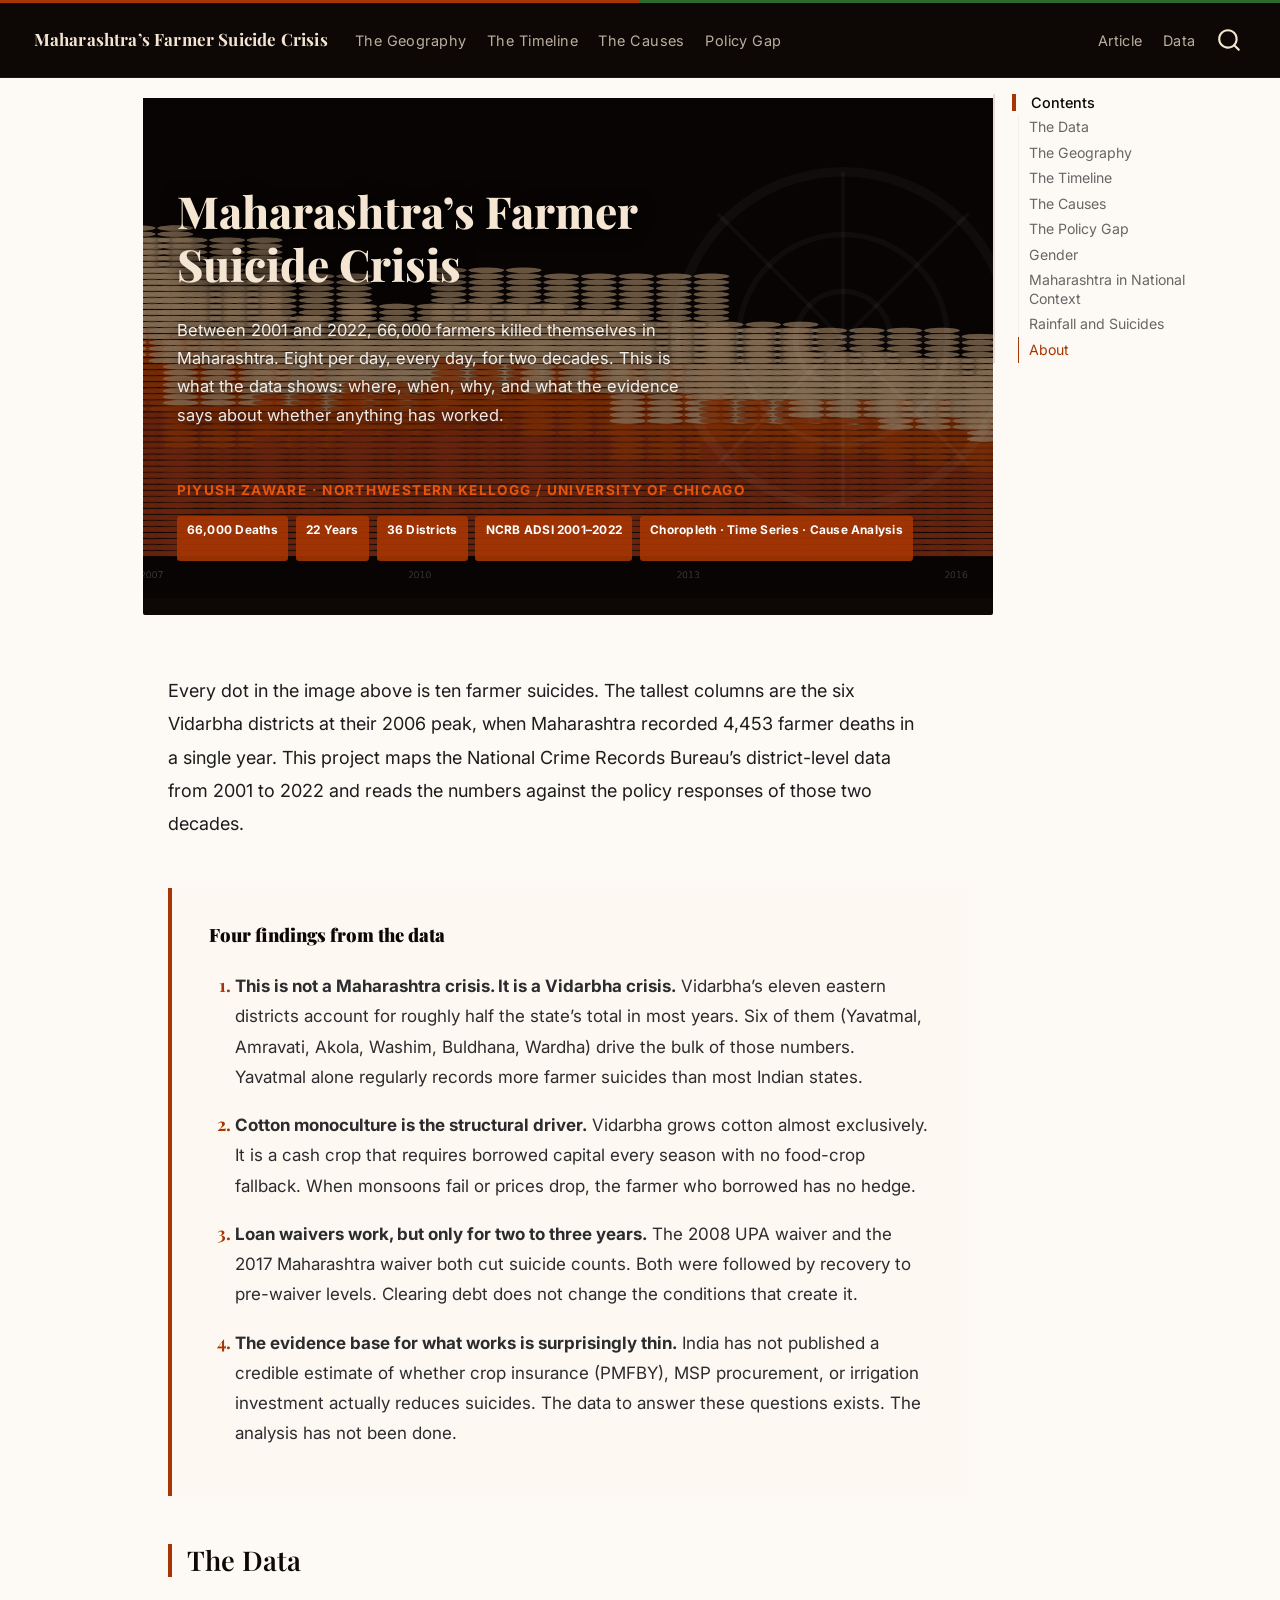
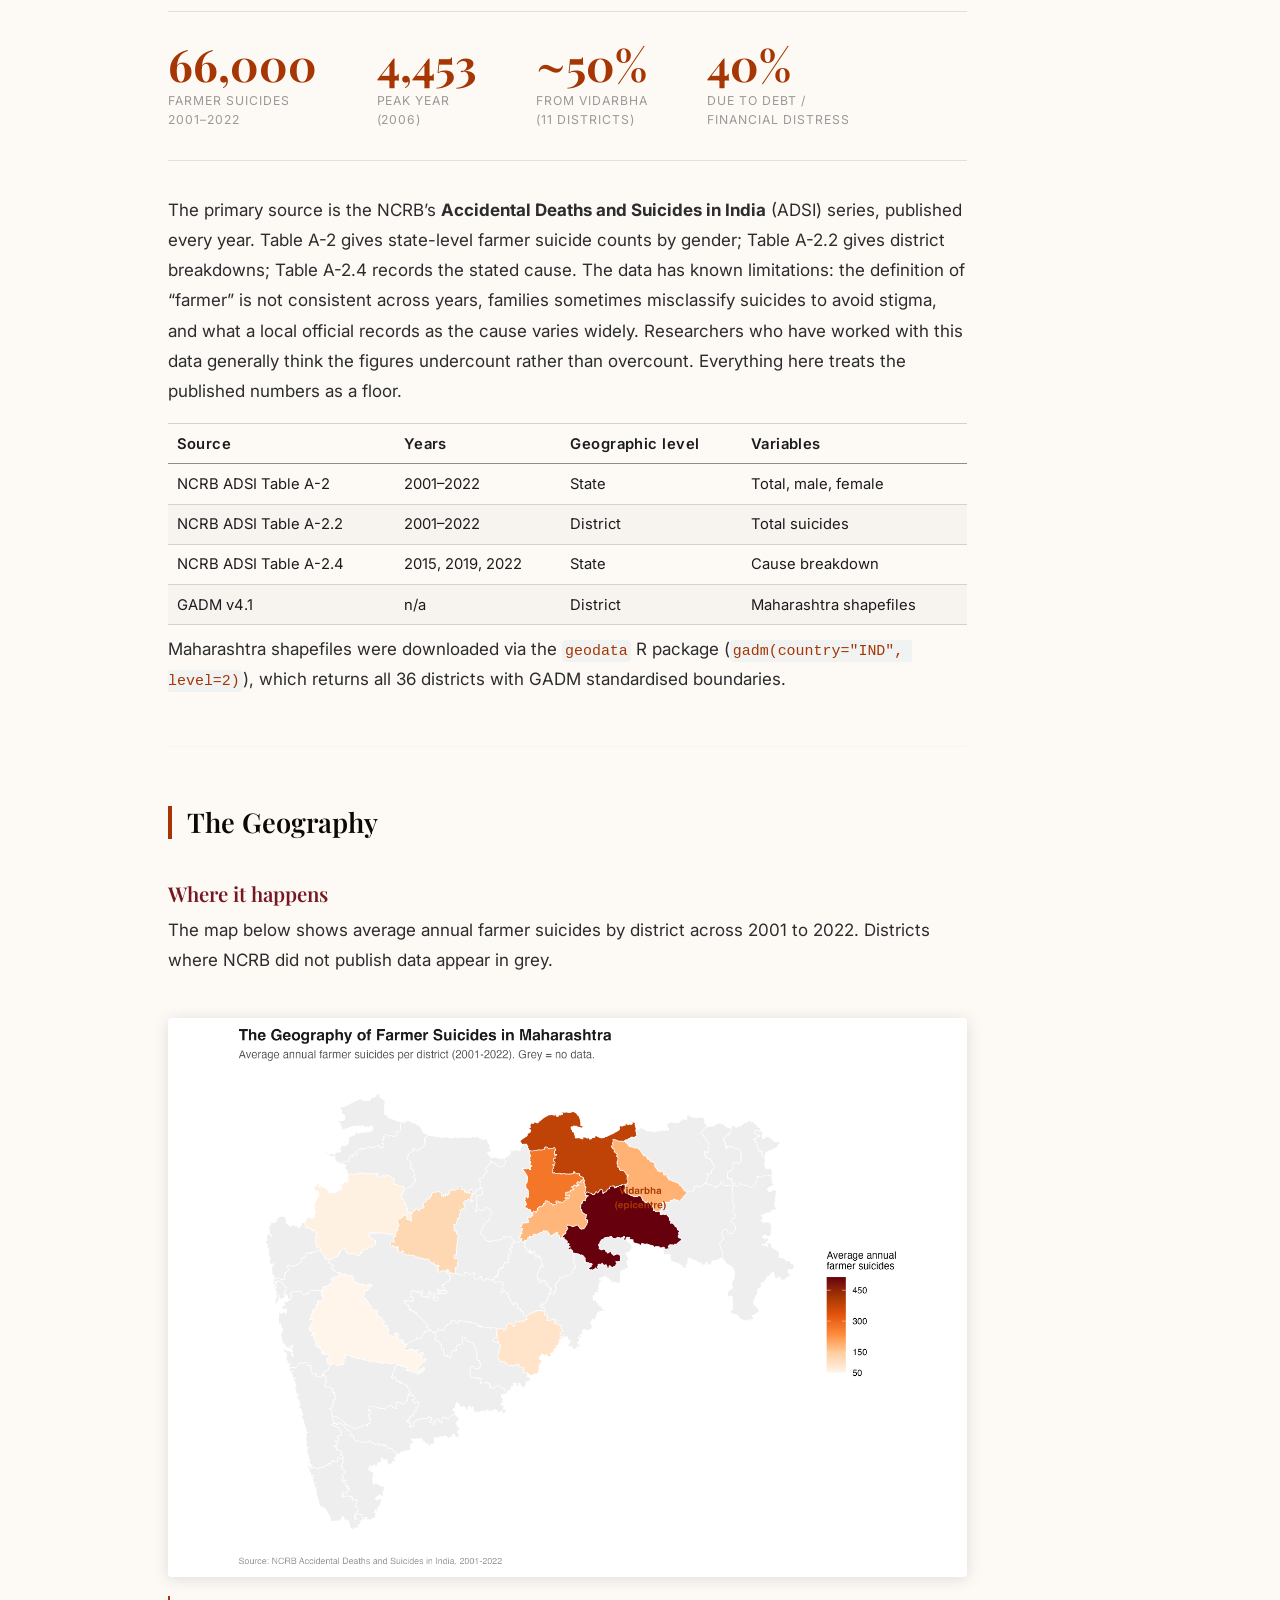
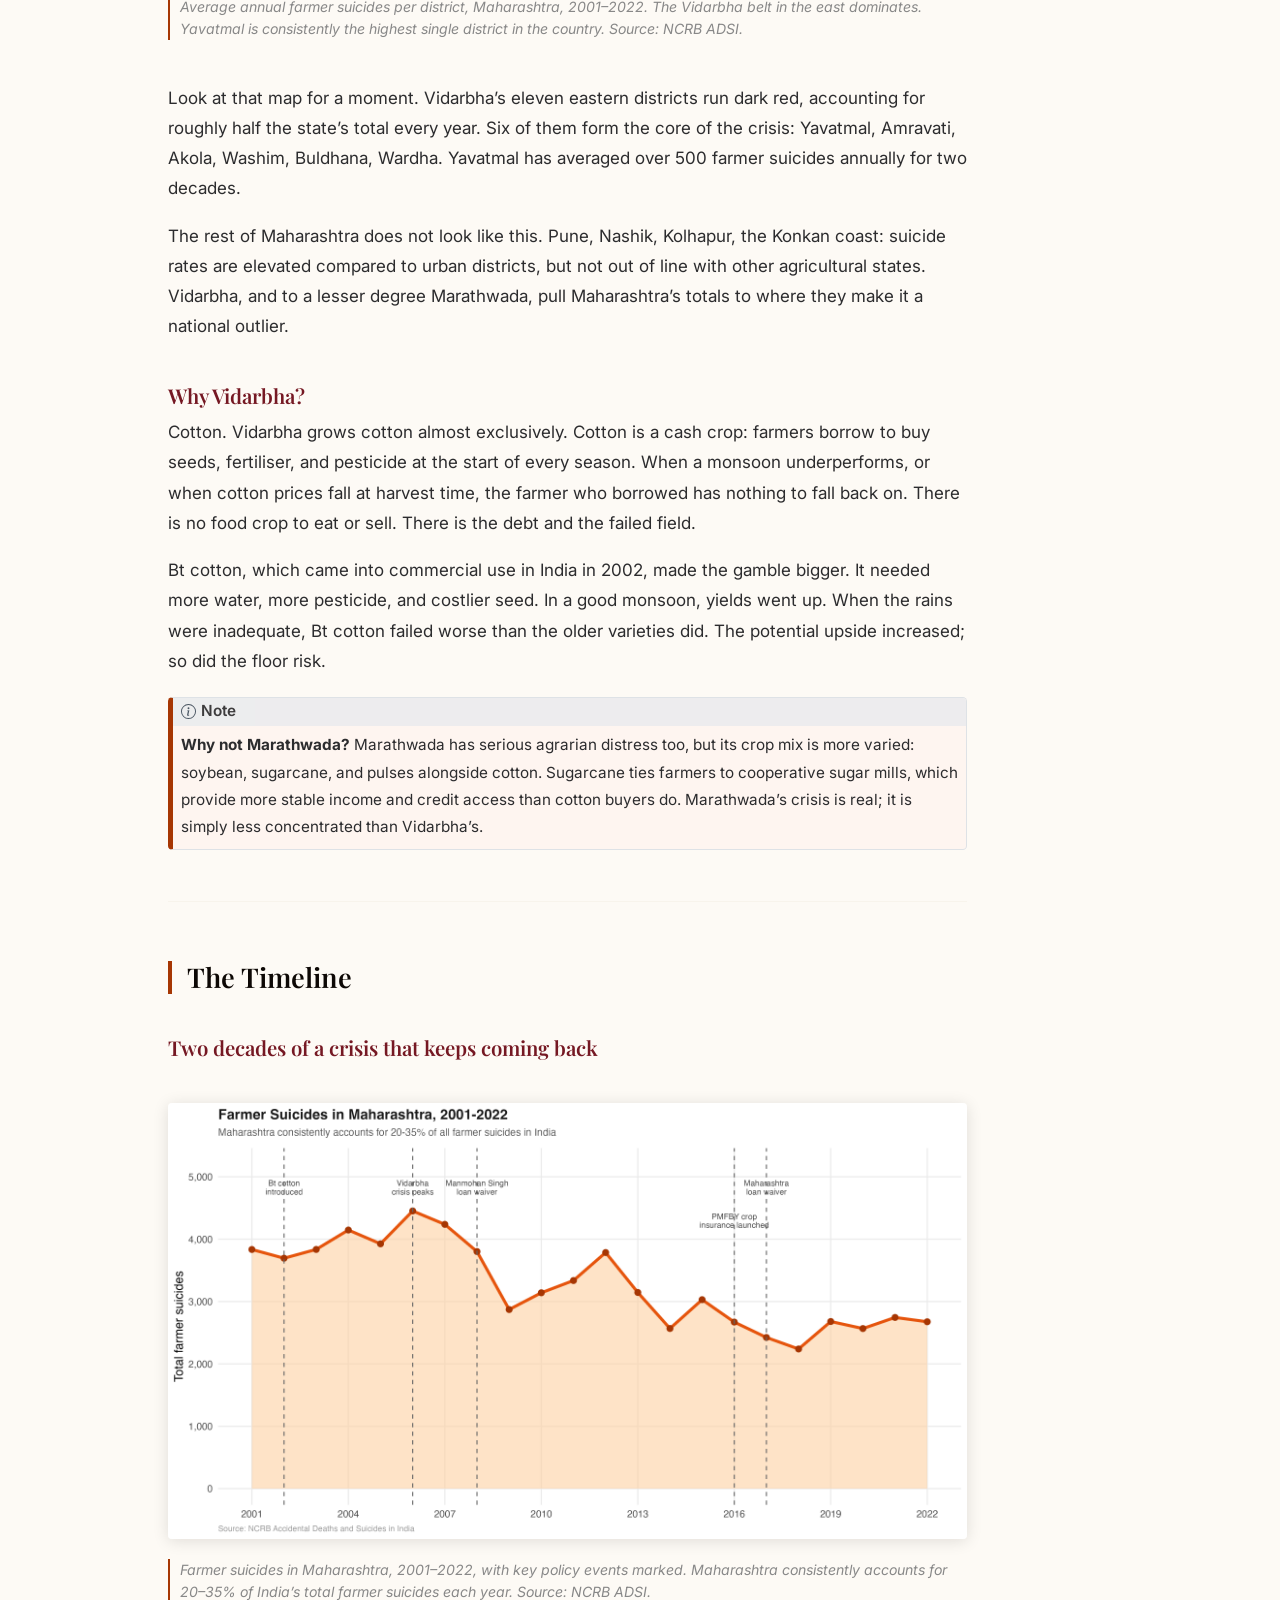
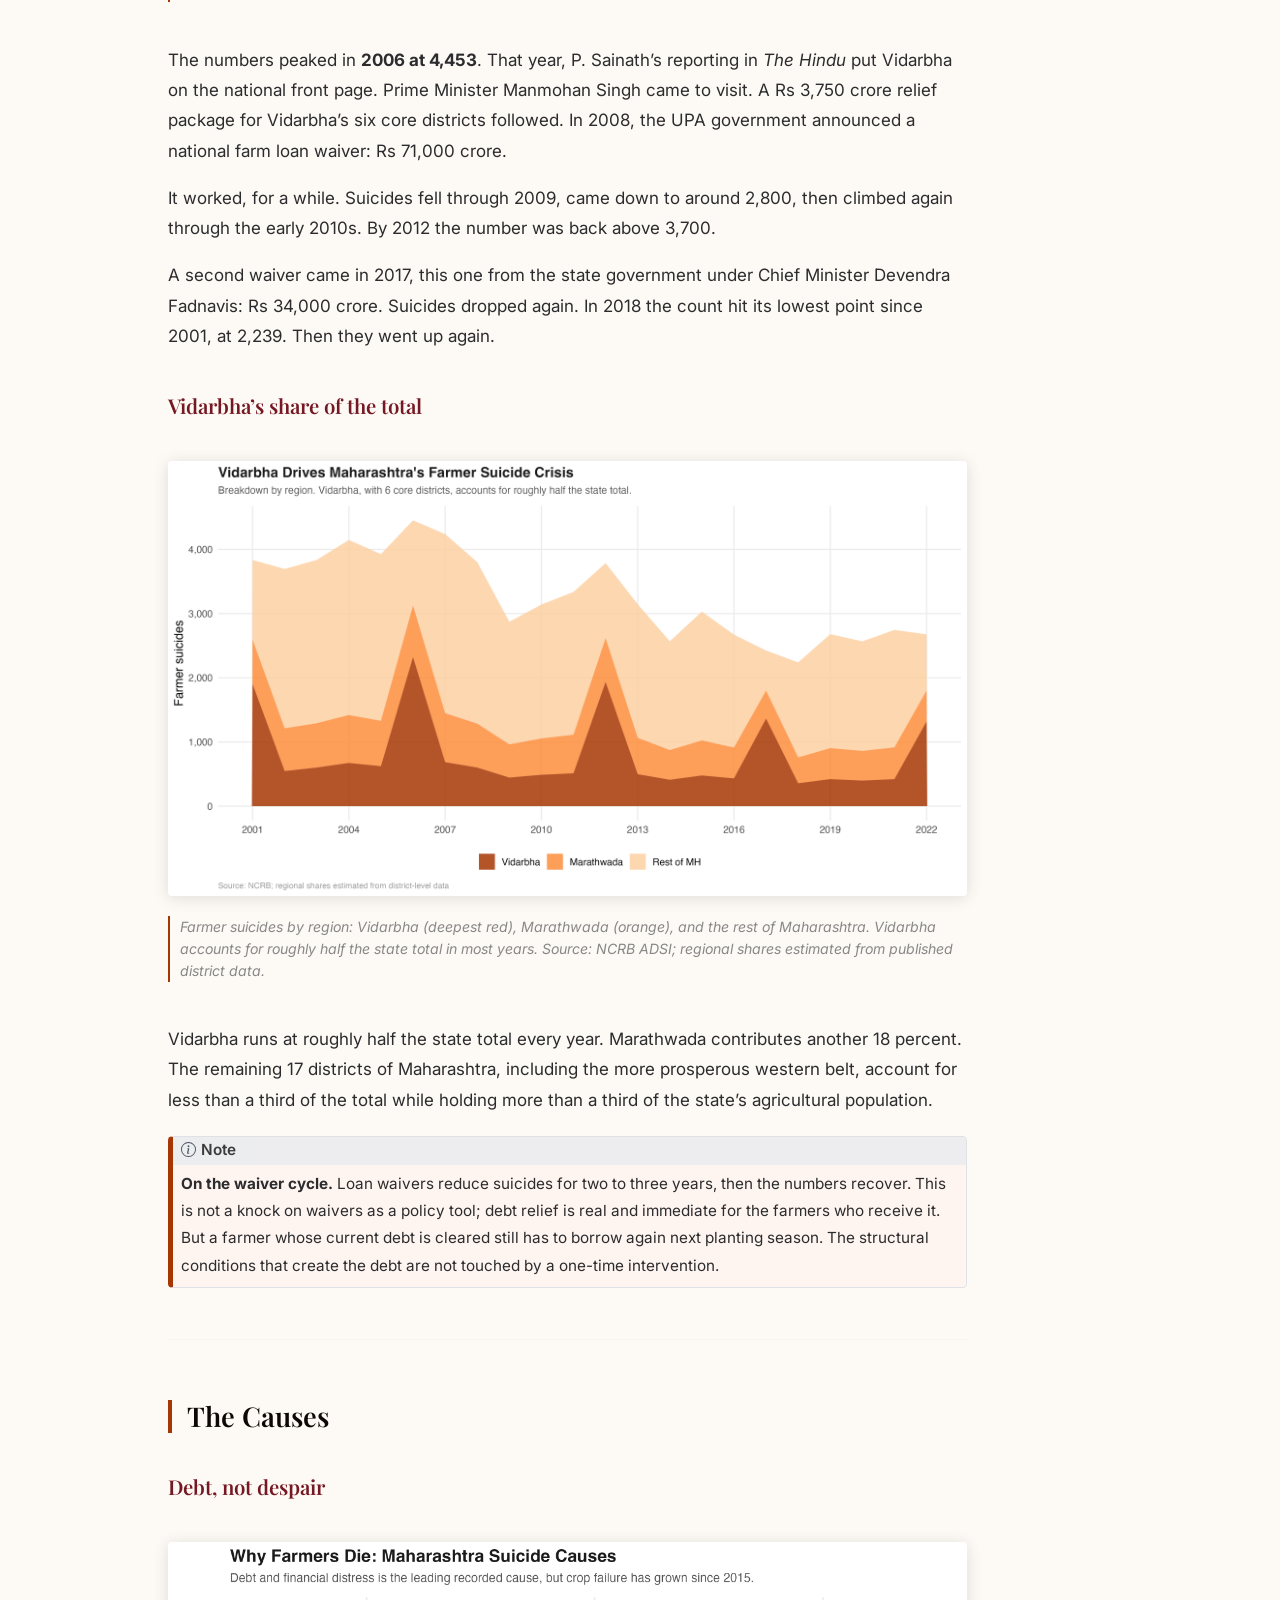
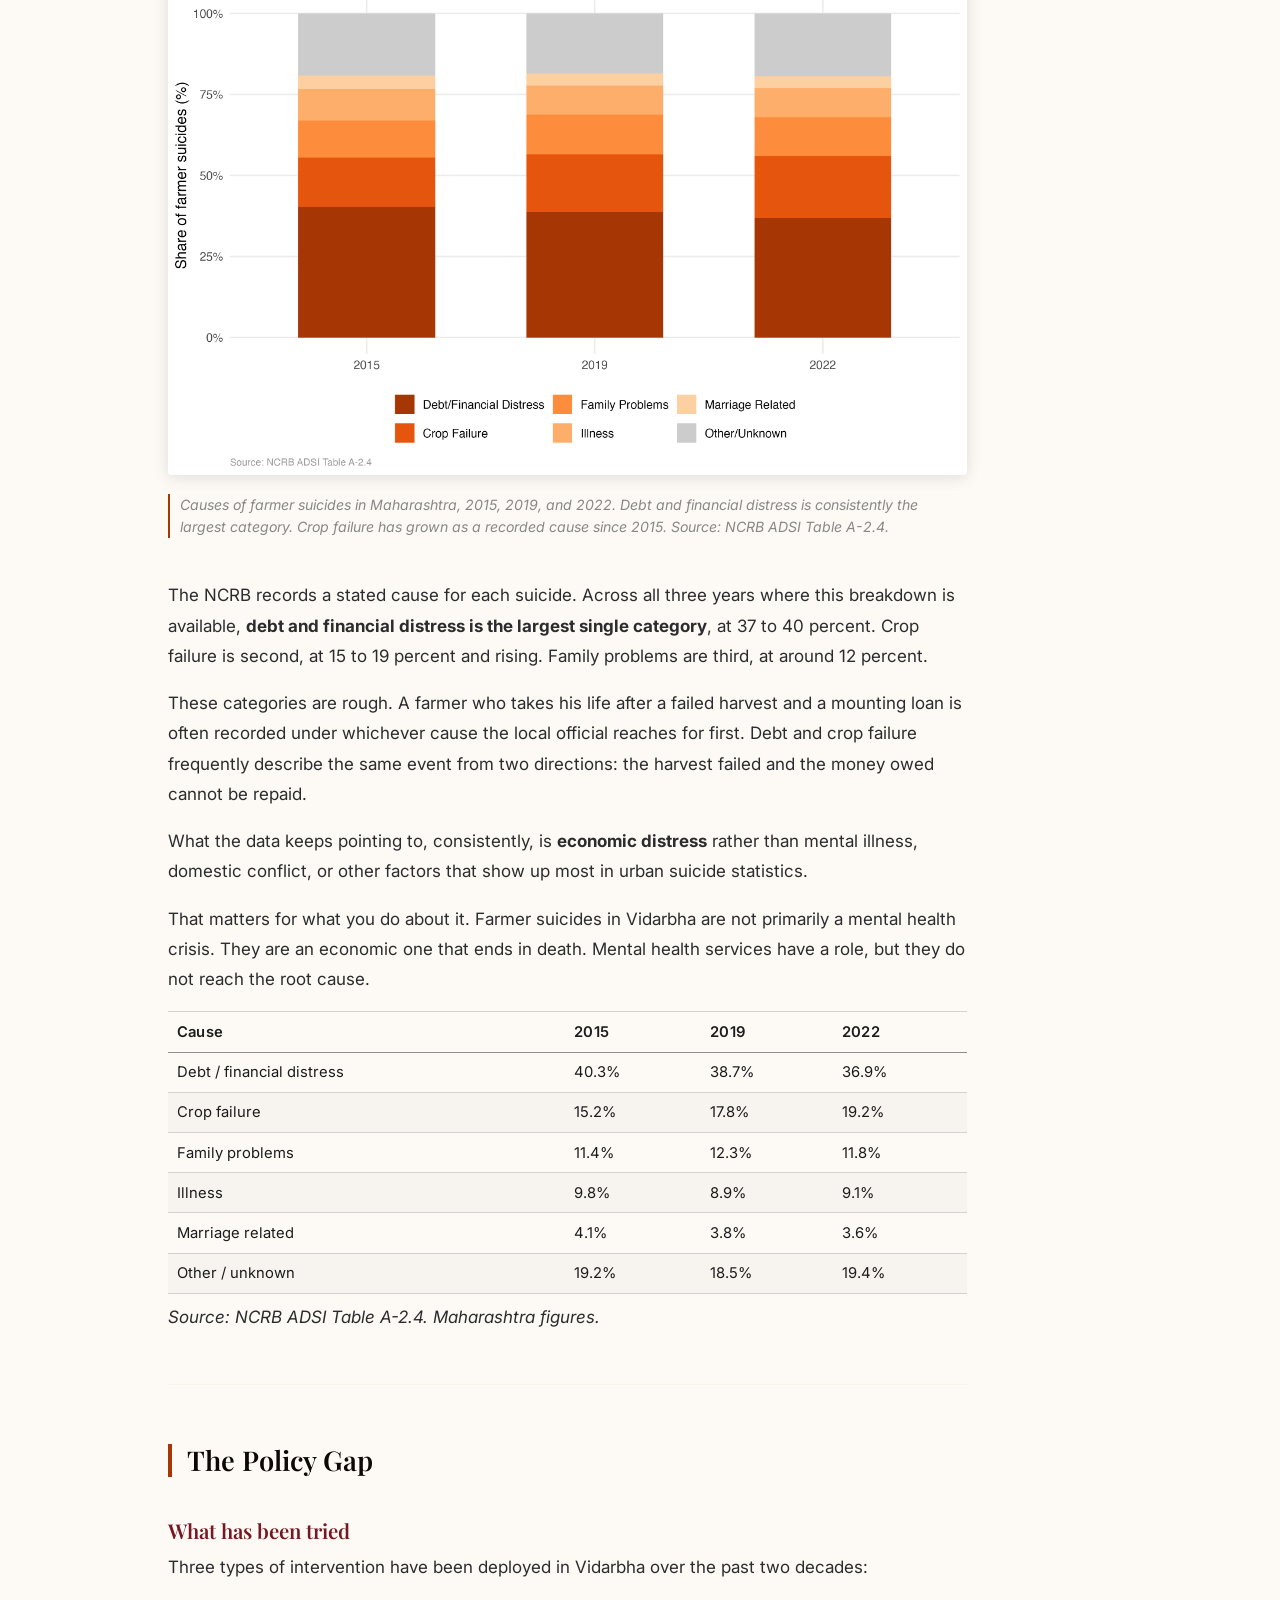
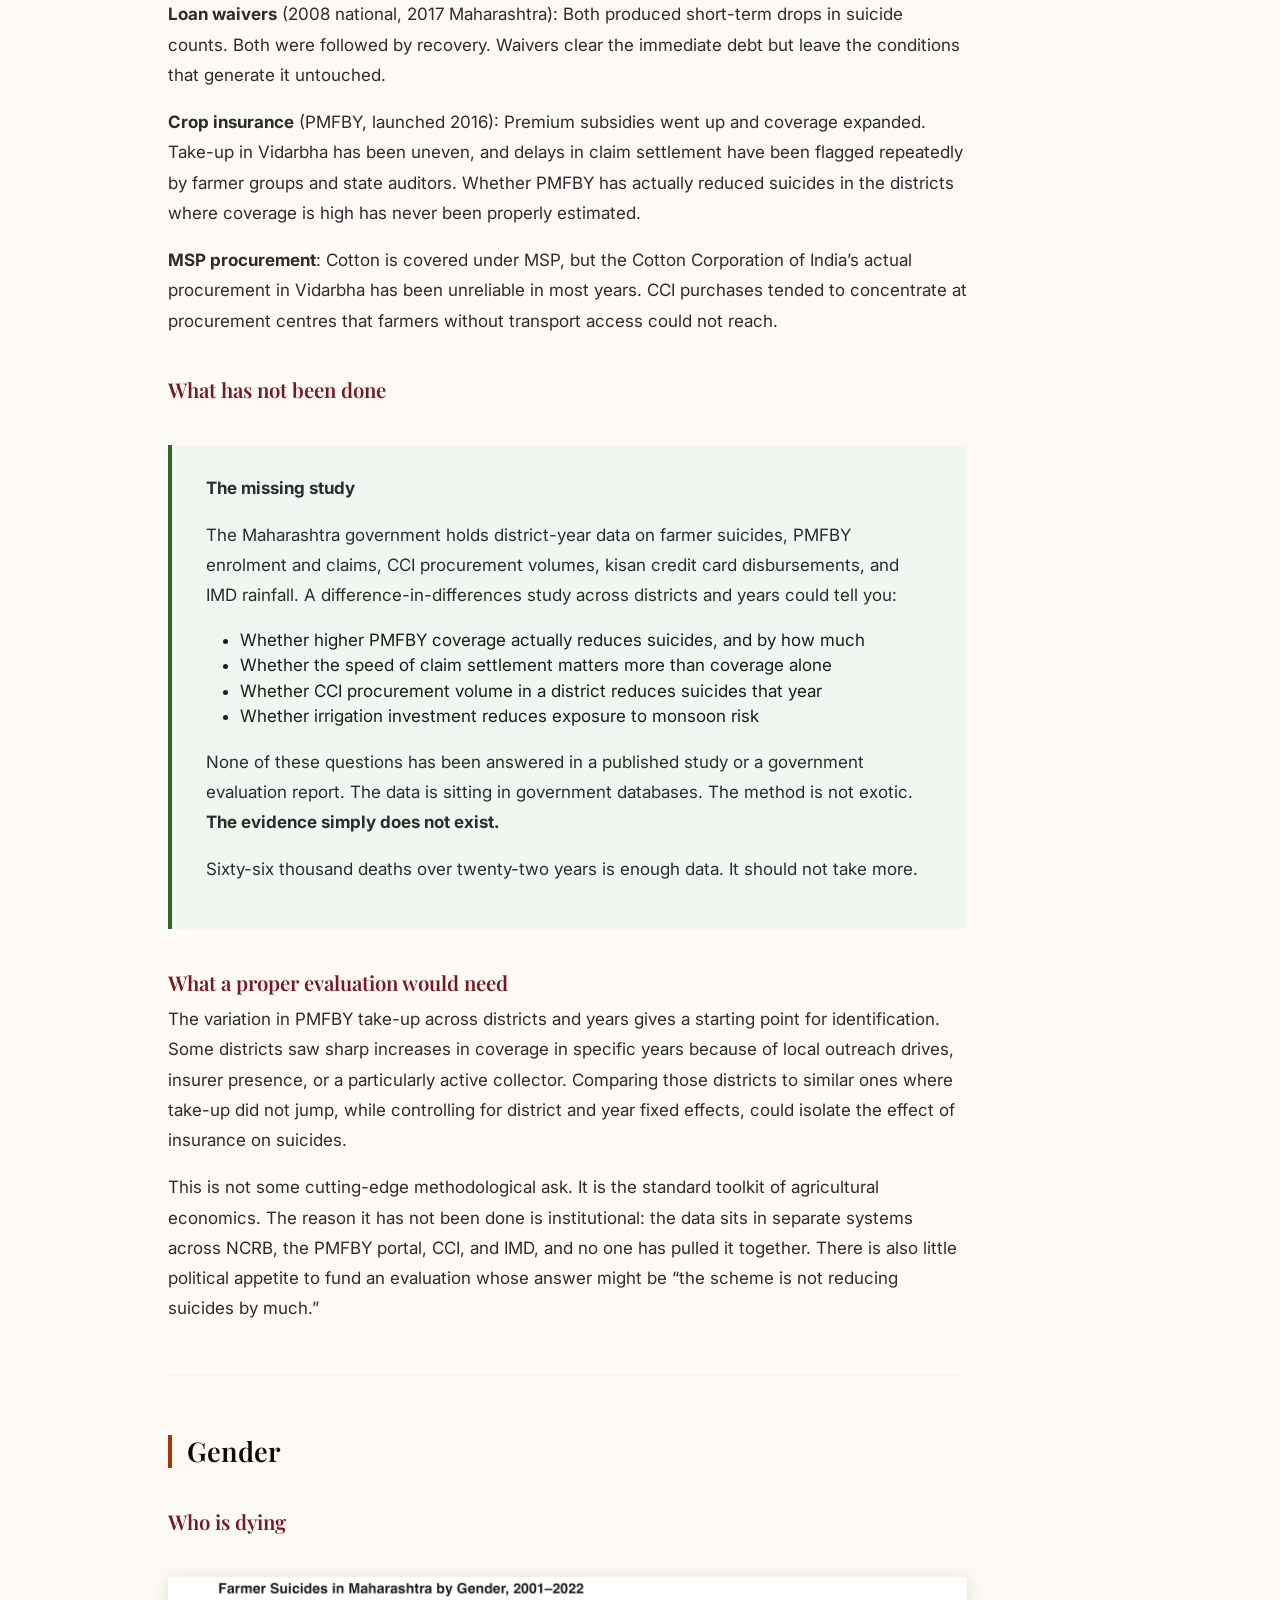
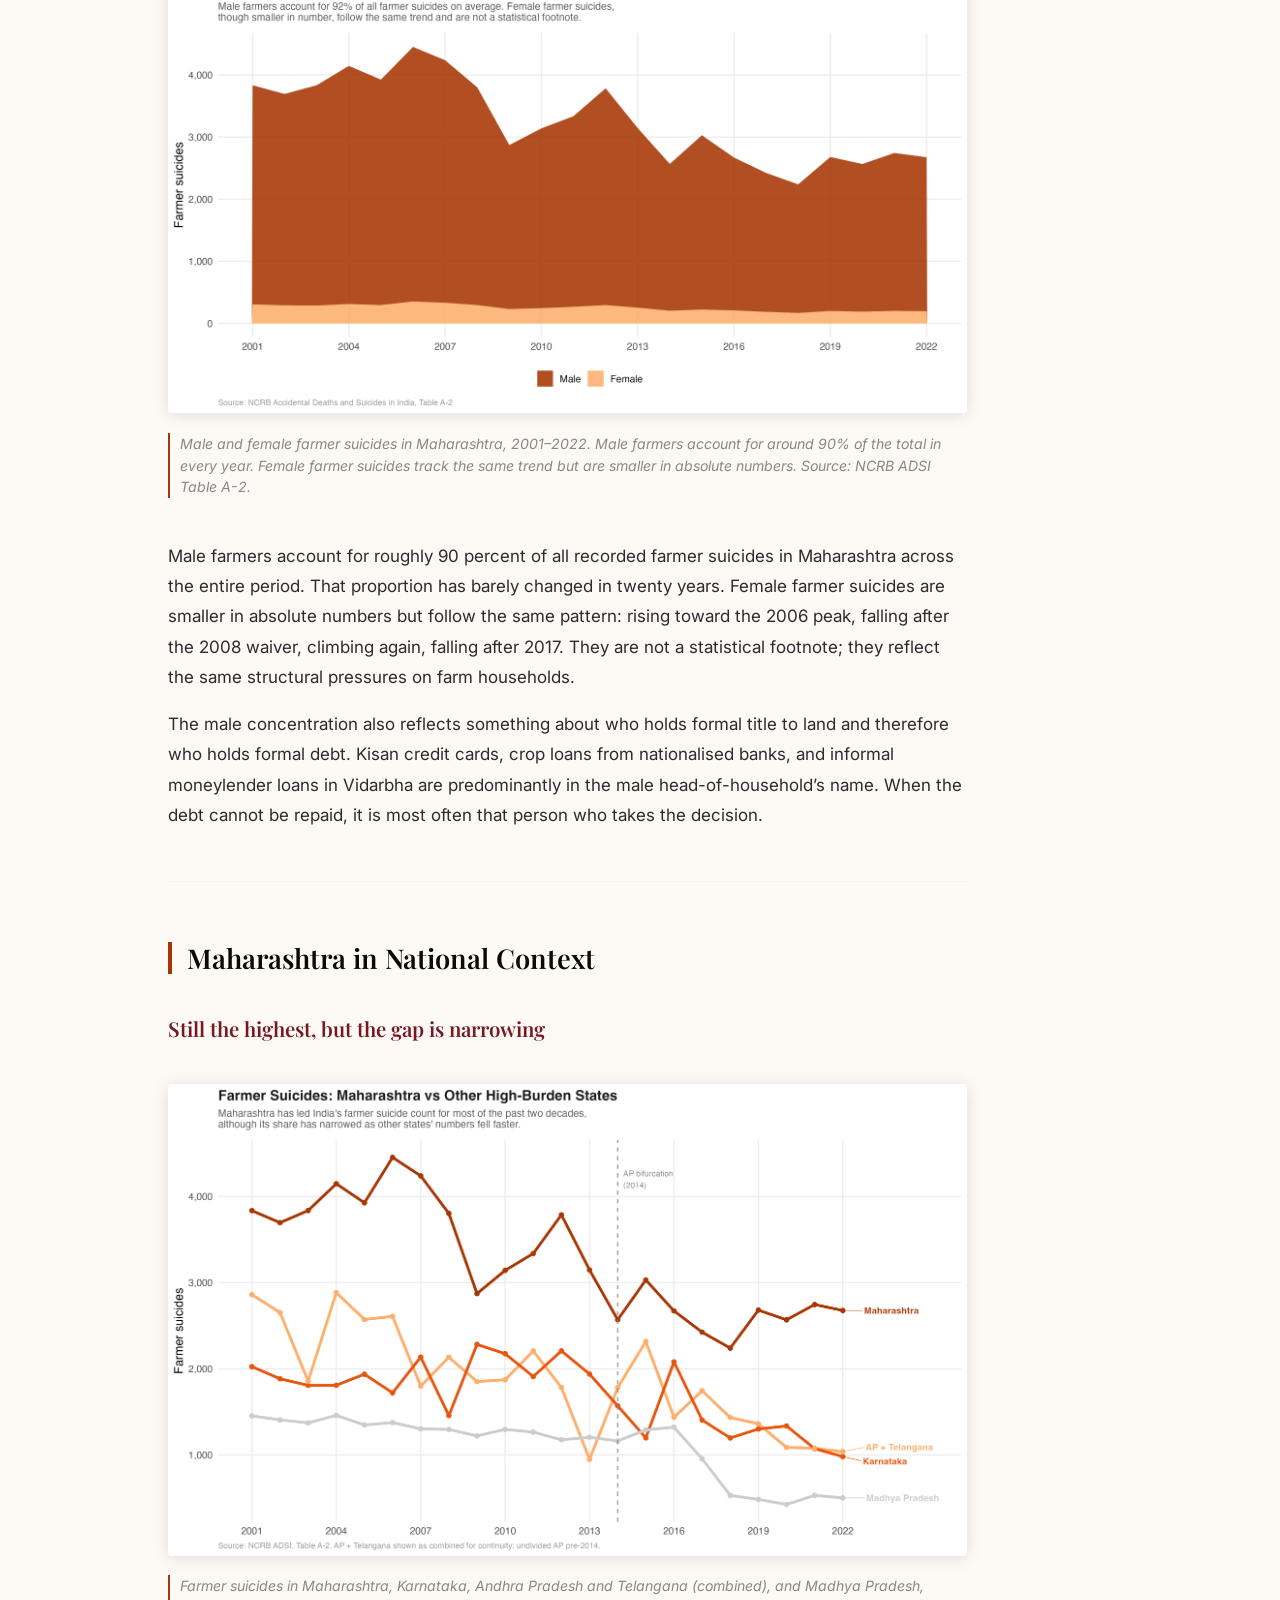
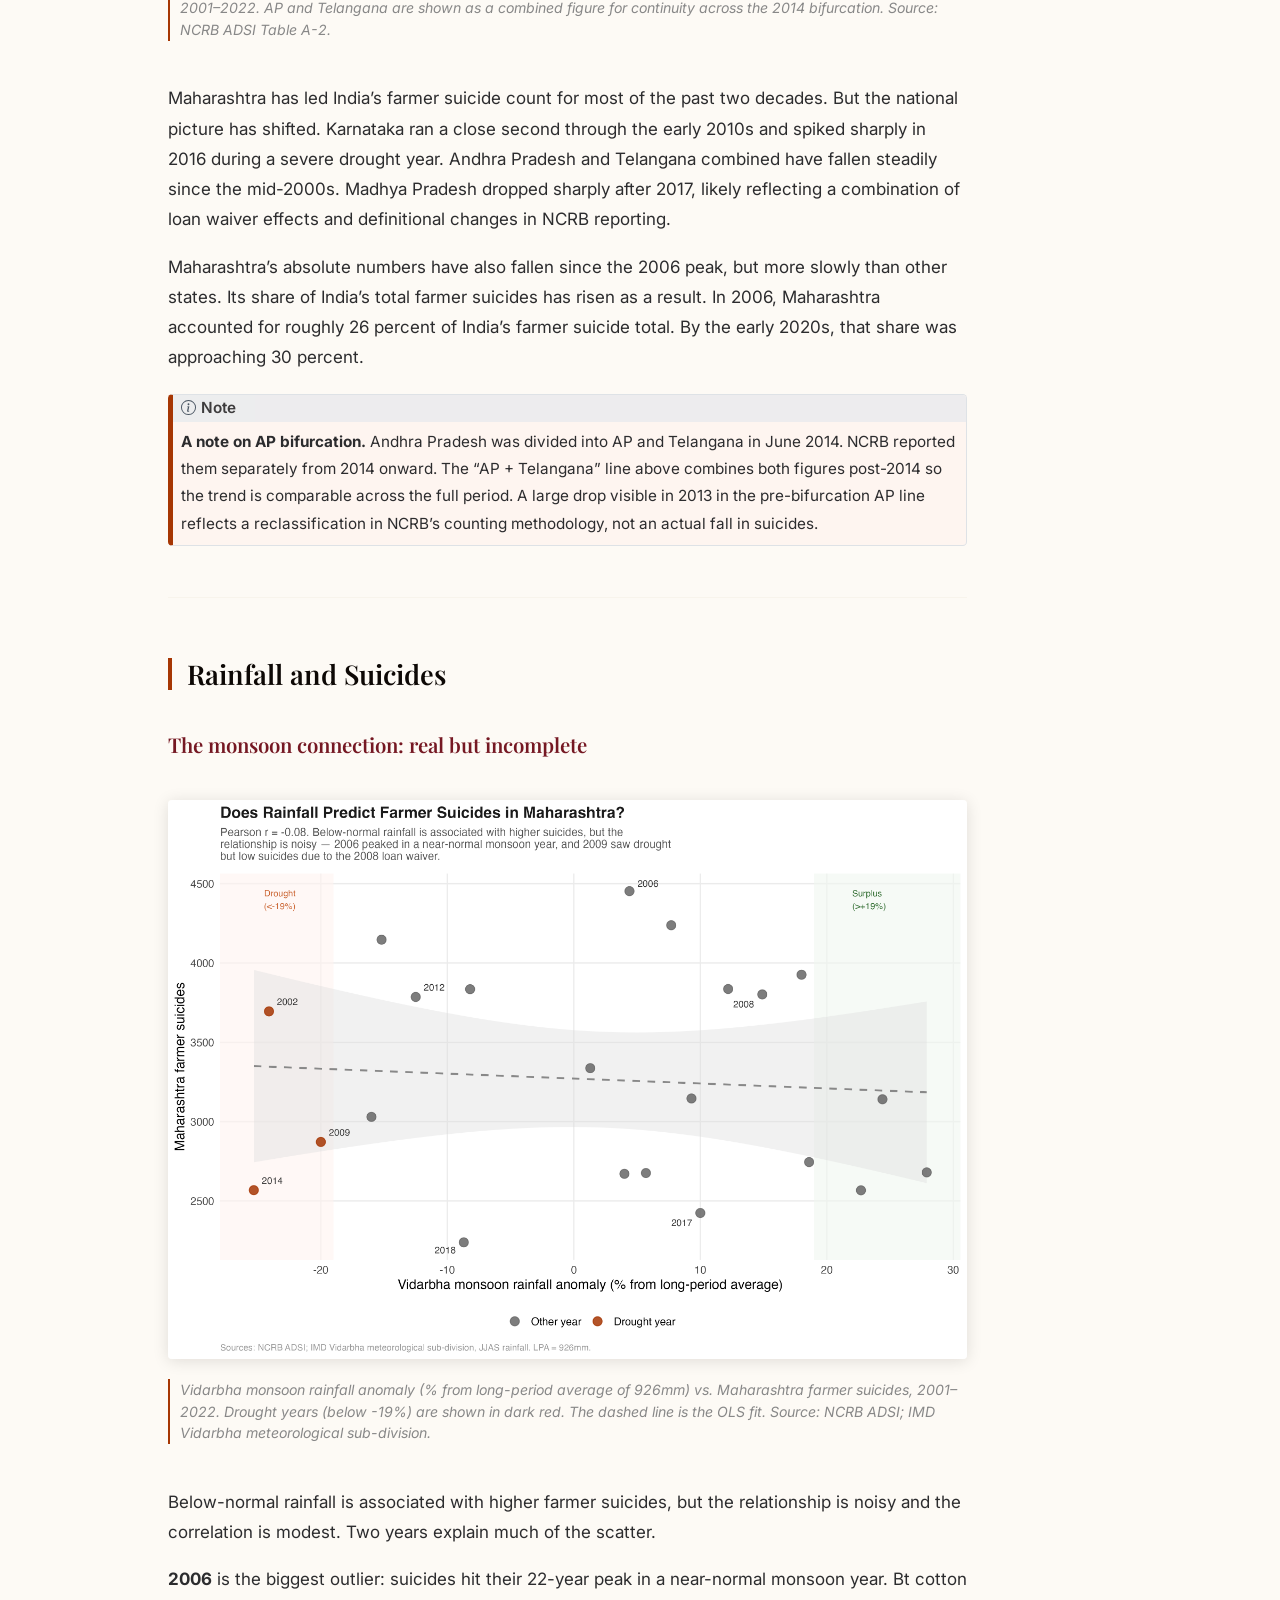
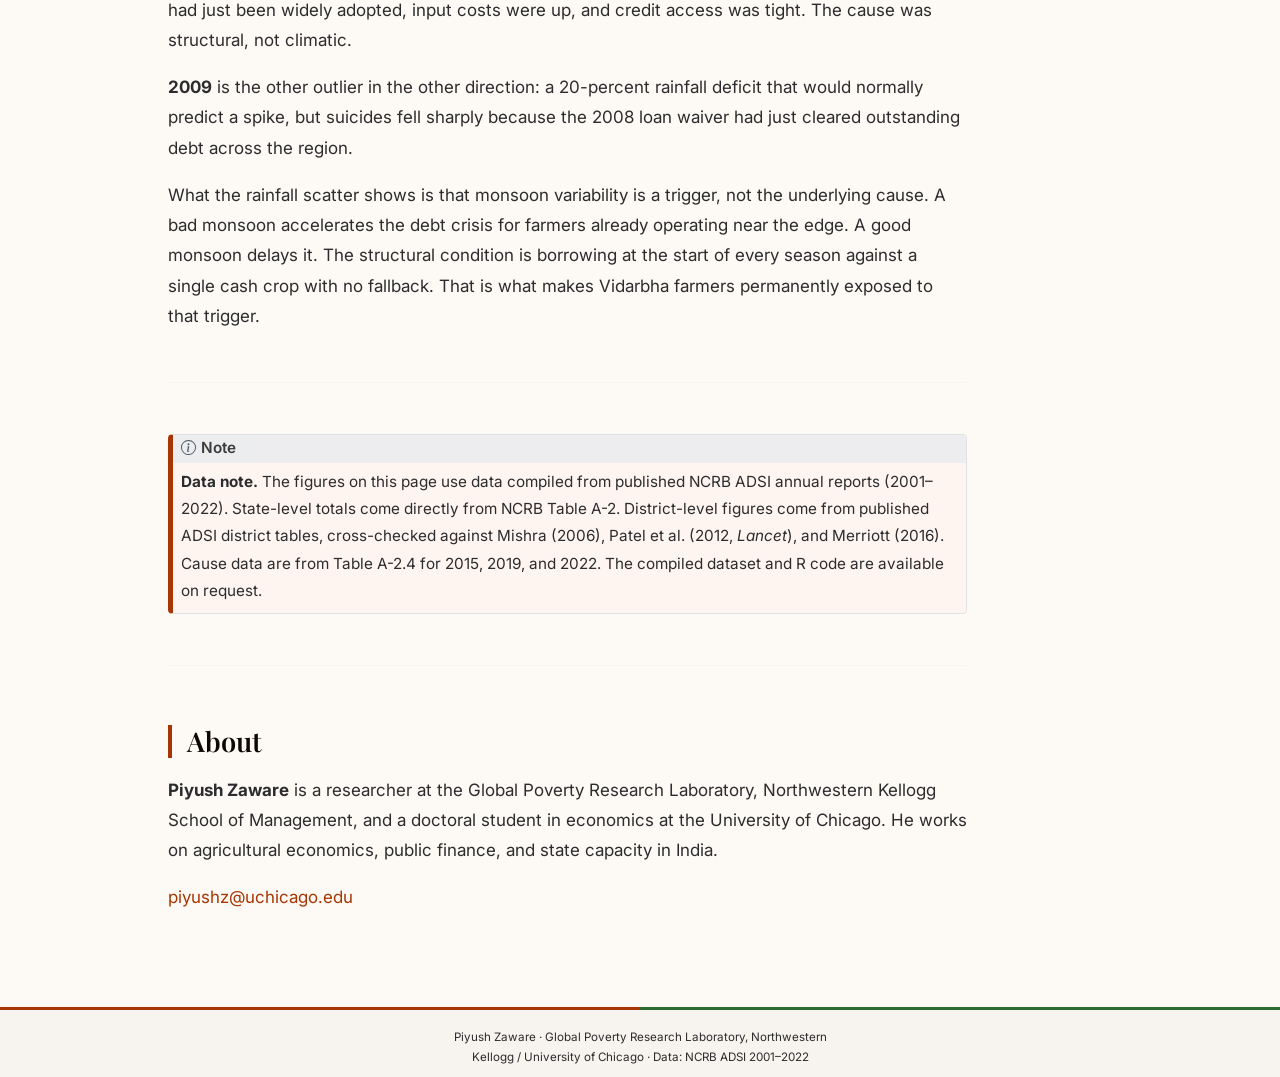
==== commit 32371aa1: "Remove all em dashes from index.qmd Co-Authored-By: Claude Sonnet 4.6 <noreply@anthropic.com>" ====
--- a/docs/index.html
+++ b/docs/index.html
@@ -187,7 +187,7 @@
 <div class="abstract-box">
 <p><strong>Four findings from the data</strong></p>
 <ol type="1">
-<li><p><strong>This is not a Maharashtra crisis. It is a Vidarbha crisis.</strong> Vidarbha’s eleven eastern districts account for roughly half the state’s total in most years. Six of them — Yavatmal, Amravati, Akola, Washim, Buldhana, Wardha — drive the bulk of those numbers. Yavatmal alone regularly records more farmer suicides than most Indian states.</p></li>
+<li><p><strong>This is not a Maharashtra crisis. It is a Vidarbha crisis.</strong> Vidarbha’s eleven eastern districts account for roughly half the state’s total in most years. Six of them (Yavatmal, Amravati, Akola, Washim, Buldhana, Wardha) drive the bulk of those numbers. Yavatmal alone regularly records more farmer suicides than most Indian states.</p></li>
 <li><p><strong>Cotton monoculture is the structural driver.</strong> Vidarbha grows cotton almost exclusively. It is a cash crop that requires borrowed capital every season with no food-crop fallback. When monsoons fail or prices drop, the farmer who borrowed has no hedge.</p></li>
 <li><p><strong>Loan waivers work, but only for two to three years.</strong> The 2008 UPA waiver and the 2017 Maharashtra waiver both cut suicide counts. Both were followed by recovery to pre-waiver levels. Clearing debt does not change the conditions that create it.</p></li>
 <li><p><strong>The evidence base for what works is surprisingly thin.</strong> India has not published a credible estimate of whether crop insurance (PMFBY), MSP procurement, or irrigation investment actually reduces suicides. The data to answer these questions exists. The analysis has not been done.</p></li>
@@ -421,7 +421,7 @@
 <figcaption>Male and female farmer suicides in Maharashtra, 2001–2022. Male farmers account for around 90% of the total in every year. Female farmer suicides track the same trend but are smaller in absolute numbers. Source: NCRB ADSI Table A-2.</figcaption>
 </figure>
 </div>
-<p>Male farmers account for roughly 90 percent of all recorded farmer suicides in Maharashtra across the entire period. That proportion has barely changed in twenty years. Female farmer suicides are smaller in absolute numbers but follow the same pattern — rising toward the 2006 peak, falling after the 2008 waiver, climbing again, falling after 2017. They are not a statistical footnote; they reflect the same structural pressures on farm households.</p>
+<p>Male farmers account for roughly 90 percent of all recorded farmer suicides in Maharashtra across the entire period. That proportion has barely changed in twenty years. Female farmer suicides are smaller in absolute numbers but follow the same pattern: rising toward the 2006 peak, falling after the 2008 waiver, climbing again, falling after 2017. They are not a statistical footnote; they reflect the same structural pressures on farm households.</p>
 <p>The male concentration also reflects something about who holds formal title to land and therefore who holds formal debt. Kisan credit cards, crop loans from nationalised banks, and informal moneylender loans in Vidarbha are predominantly in the male head-of-household’s name. When the debt cannot be repaid, it is most often that person who takes the decision.</p>
 <hr>
 </section>
@@ -457,7 +457,7 @@
 <section id="rainfall" class="level2">
 <h2 class="anchored" data-anchor-id="rainfall">Rainfall and Suicides</h2>
 <section id="the-monsoon-connection-real-but-incomplete" class="level3">
-<h3 class="anchored" data-anchor-id="the-monsoon-connection-real-but-incomplete">The monsoon connection — real but incomplete</h3>
+<h3 class="anchored" data-anchor-id="the-monsoon-connection-real-but-incomplete">The monsoon connection: real but incomplete</h3>
 <div class="quarto-figure quarto-figure-center">
 <figure class="figure">
 <p><img src="output/figures/fig_rainfall.png" class="img-fluid figure-img" style="width:100.0%"></p>
@@ -467,7 +467,7 @@
 <p>Below-normal rainfall is associated with higher farmer suicides, but the relationship is noisy and the correlation is modest. Two years explain much of the scatter.</p>
 <p><strong>2006</strong> is the biggest outlier: suicides hit their 22-year peak in a near-normal monsoon year. Bt cotton had just been widely adopted, input costs were up, and credit access was tight. The cause was structural, not climatic.</p>
 <p><strong>2009</strong> is the other outlier in the other direction: a 20-percent rainfall deficit that would normally predict a spike, but suicides fell sharply because the 2008 loan waiver had just cleared outstanding debt across the region.</p>
-<p>What the rainfall scatter shows is that monsoon variability is a trigger, not the underlying cause. A bad monsoon accelerates the debt crisis for farmers already operating near the edge. A good monsoon delays it. The structural condition — borrowing at the start of every season against a single cash crop with no fallback — is what makes Vidarbha farmers permanently exposed to that trigger.</p>
+<p>What the rainfall scatter shows is that monsoon variability is a trigger, not the underlying cause. A bad monsoon accelerates the debt crisis for farmers already operating near the edge. A good monsoon delays it. The structural condition is borrowing at the start of every season against a single cash crop with no fallback. That is what makes Vidarbha farmers permanently exposed to that trigger.</p>
 <hr>
 <div class="callout callout-style-default callout-note callout-titled">
 <div class="callout-header d-flex align-content-center">
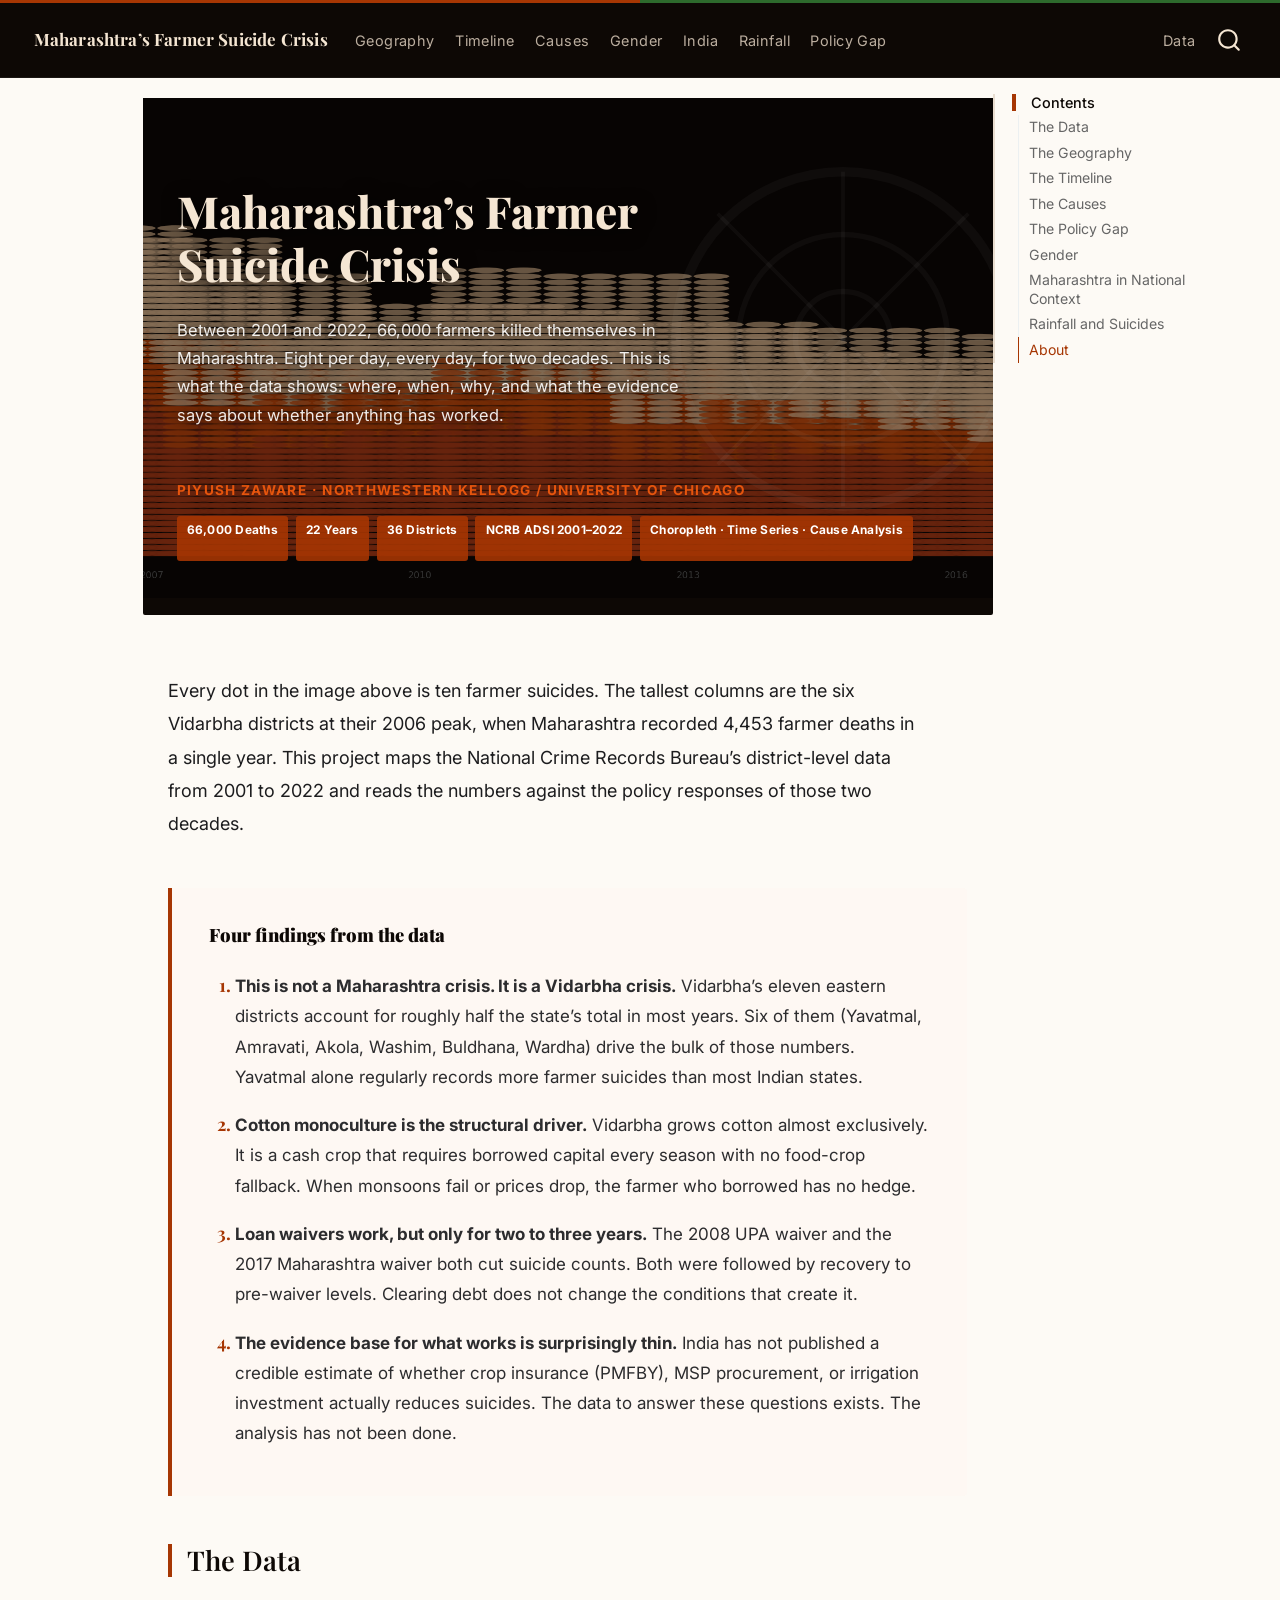
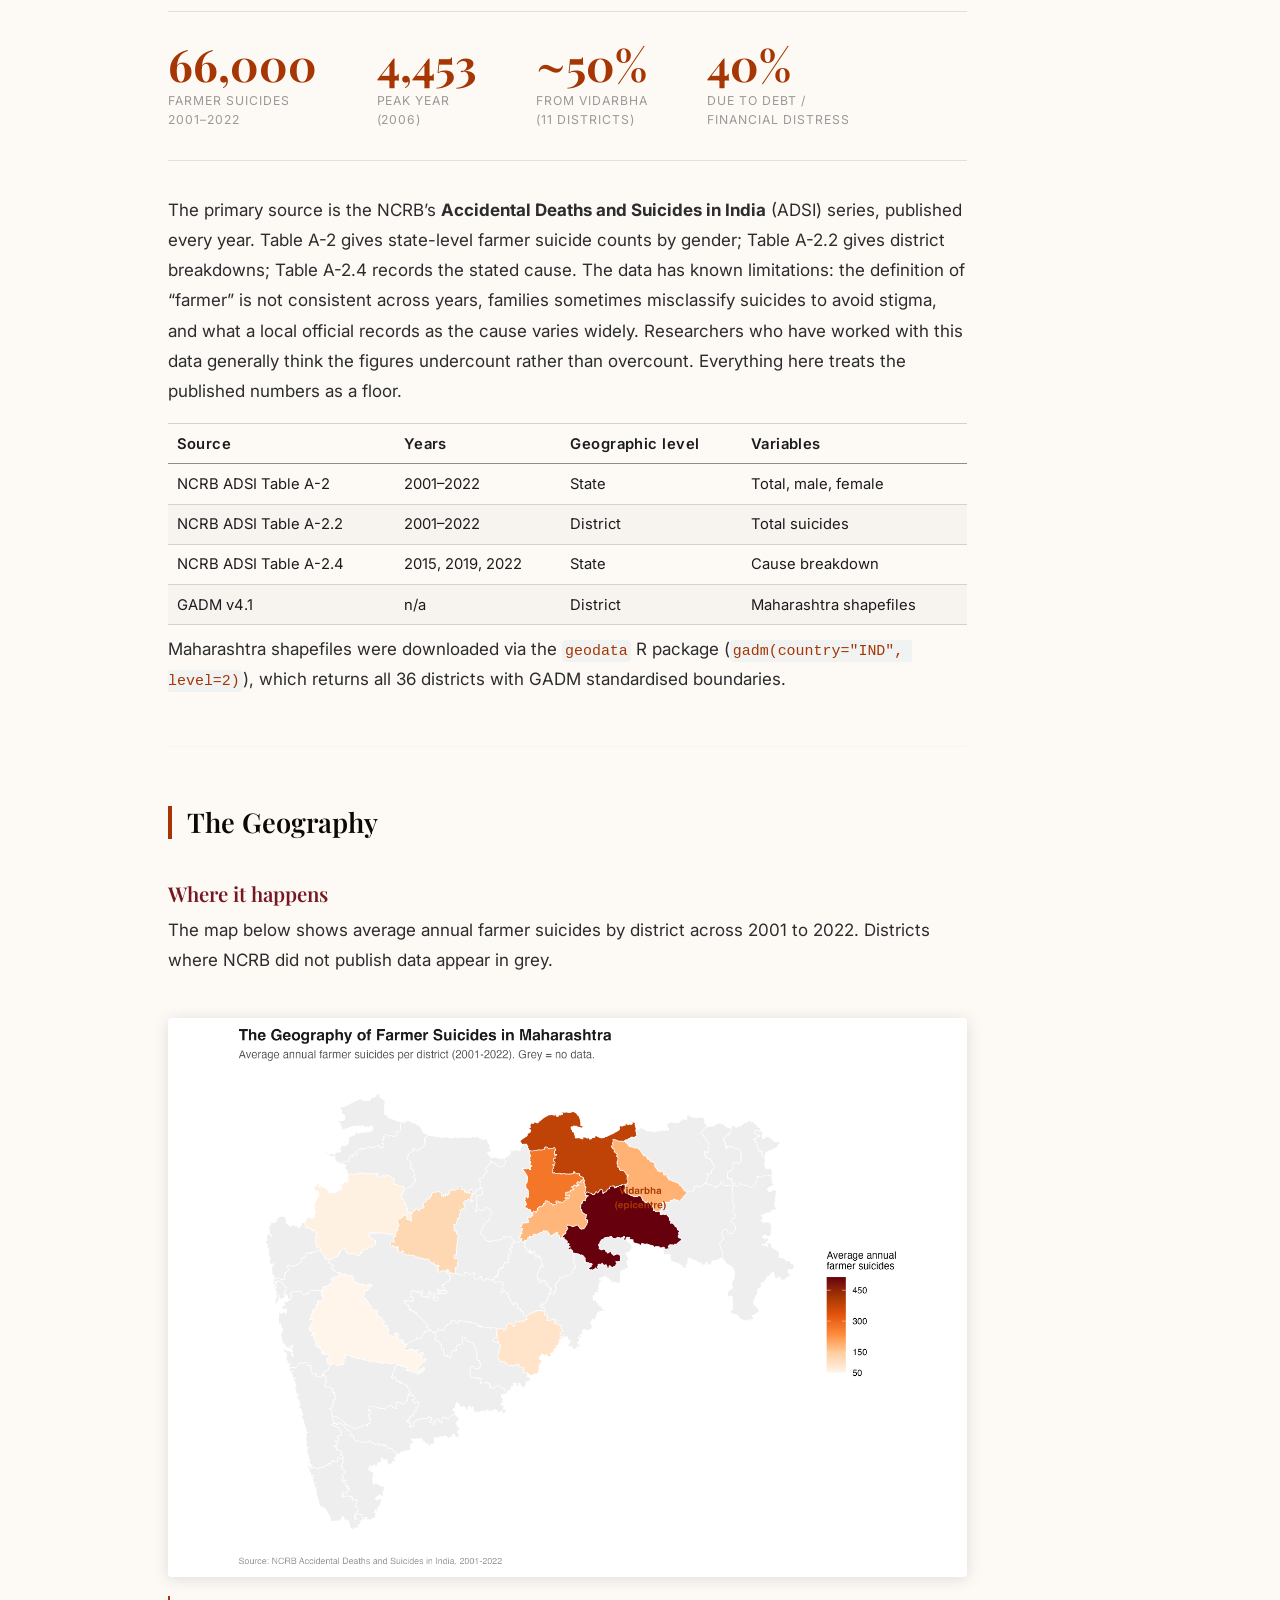
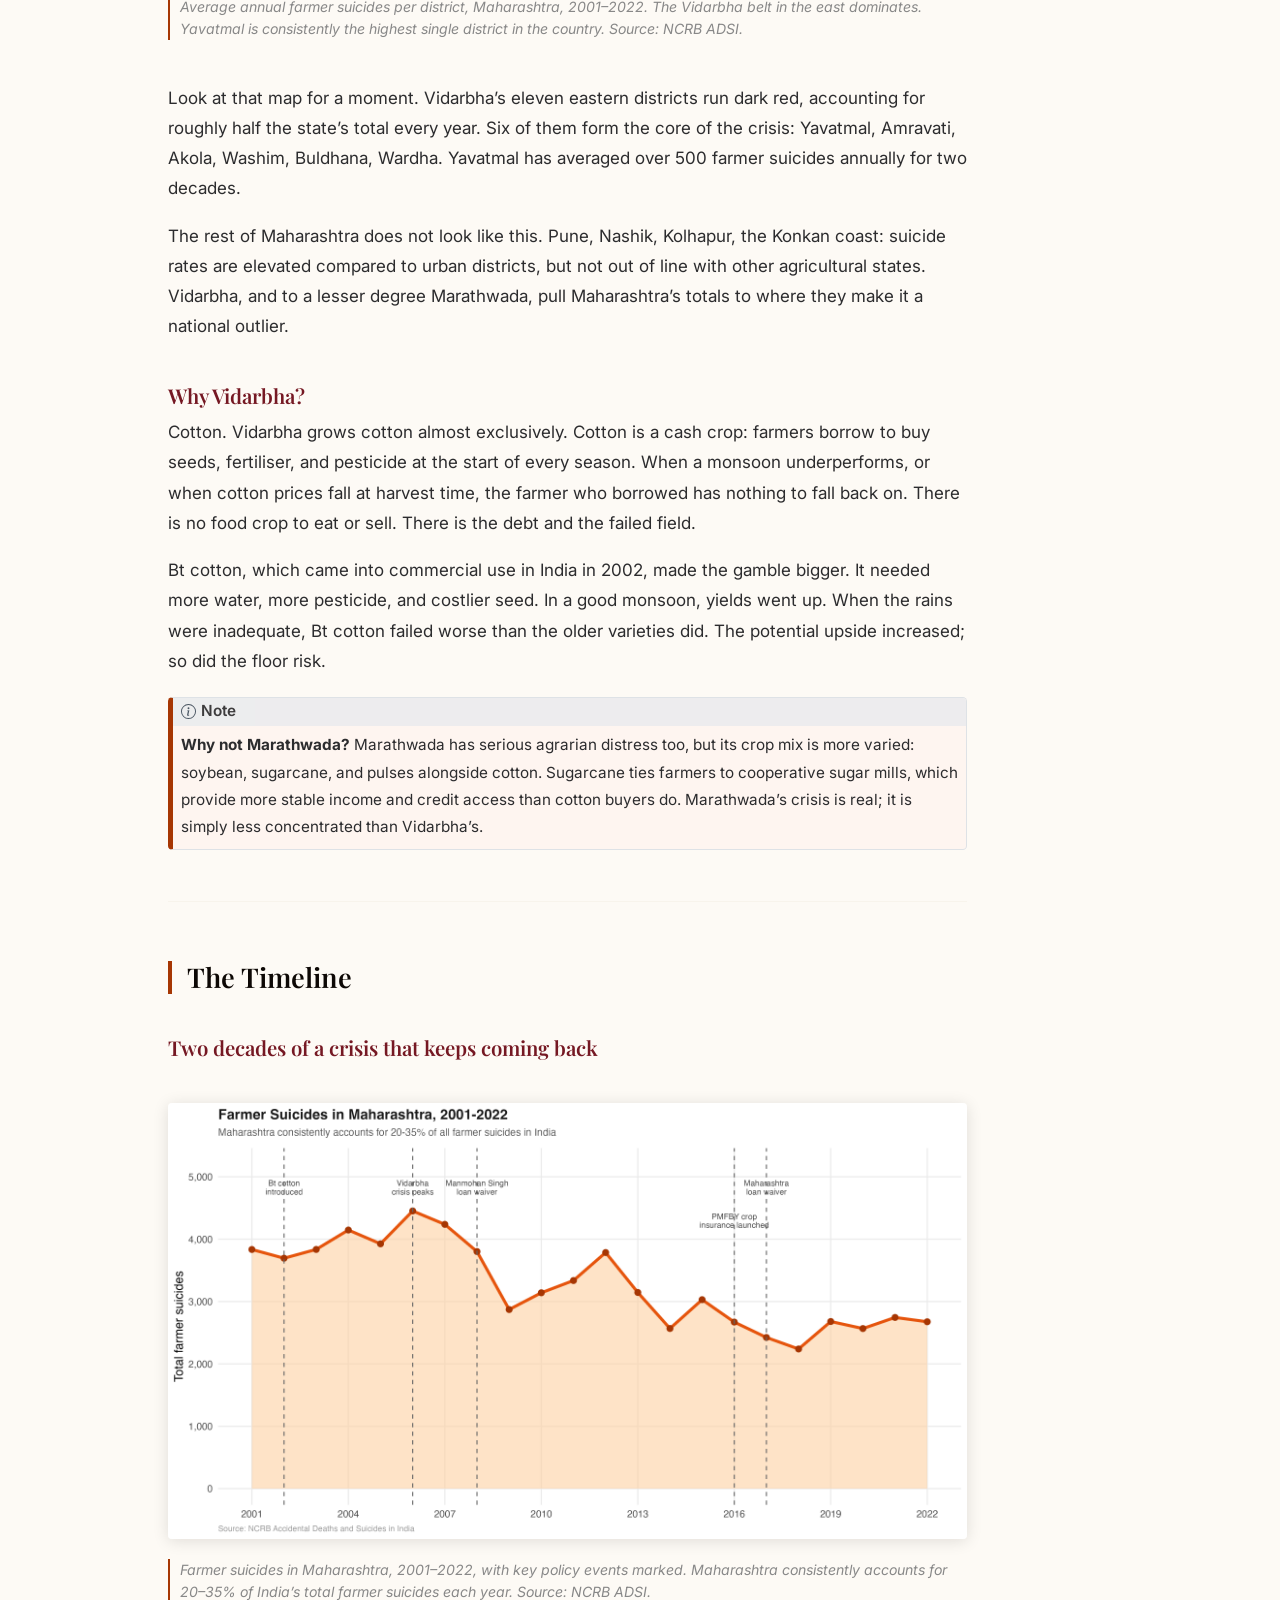
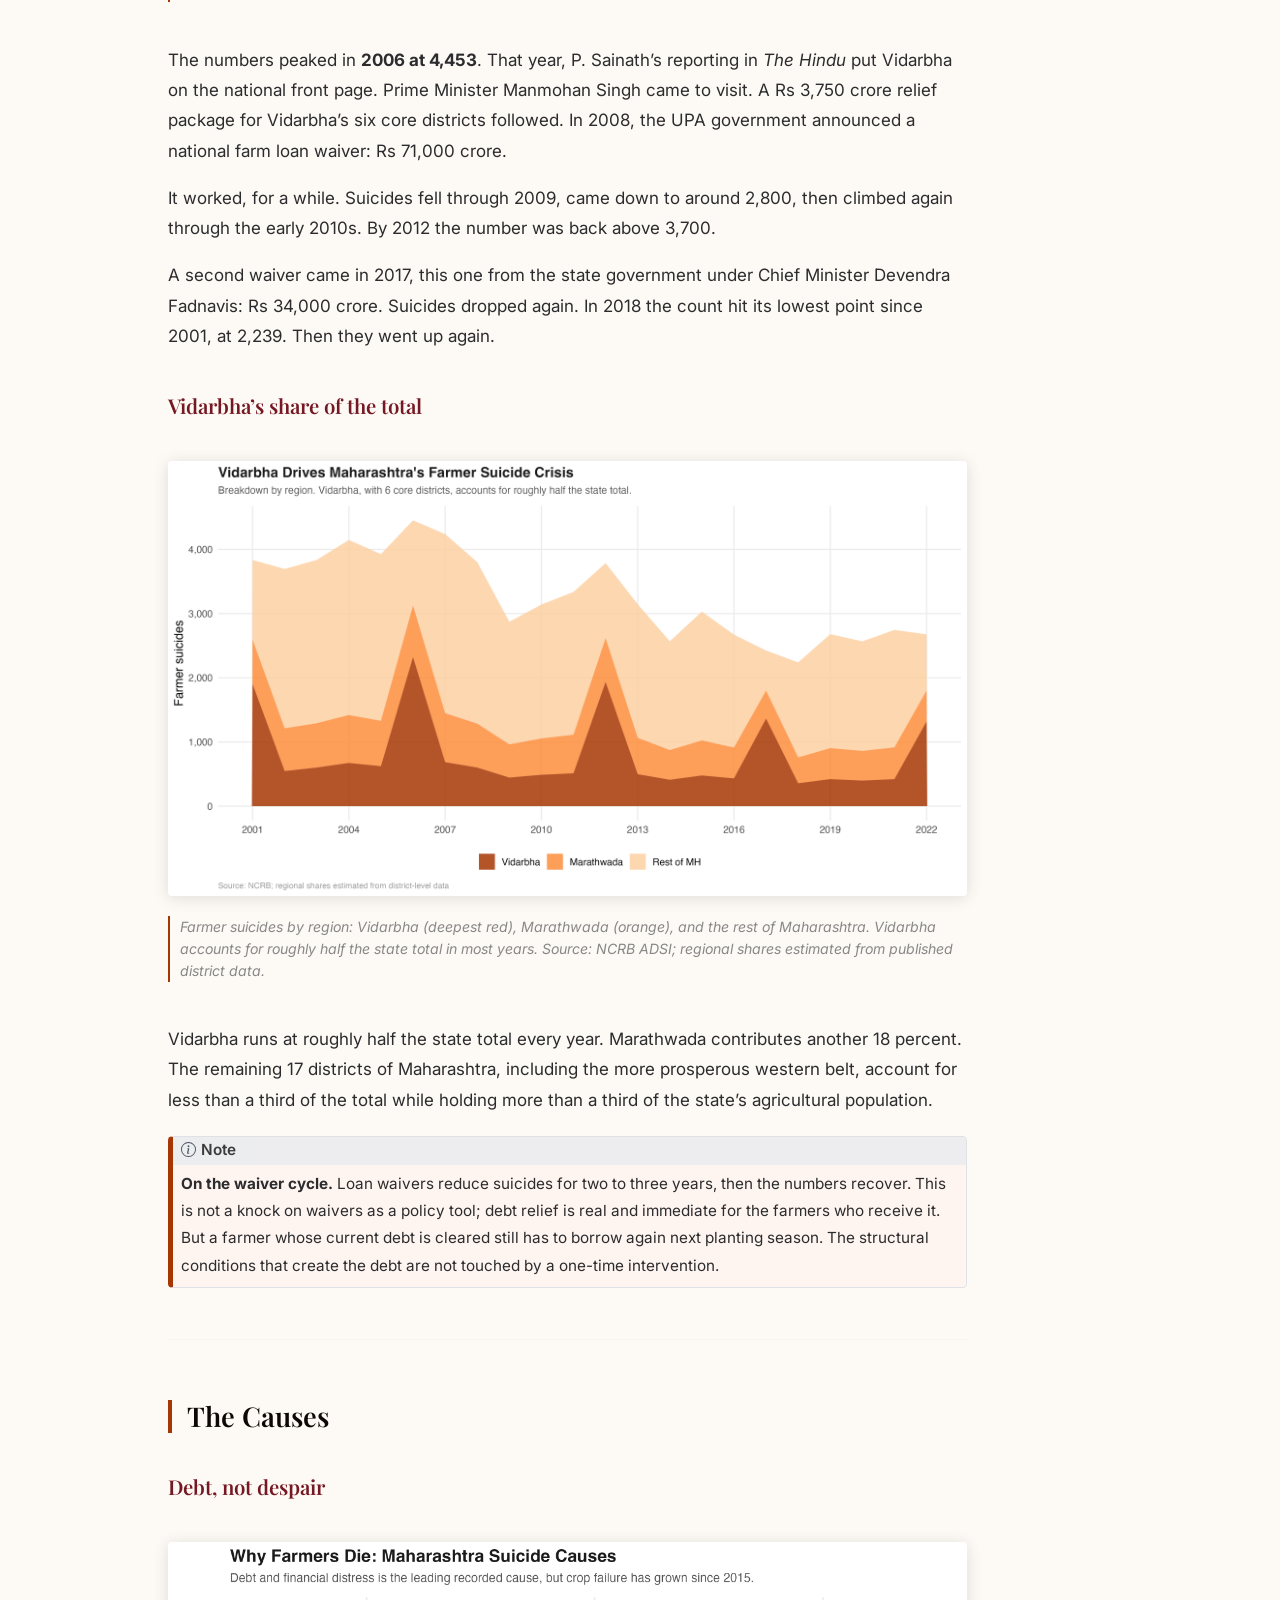
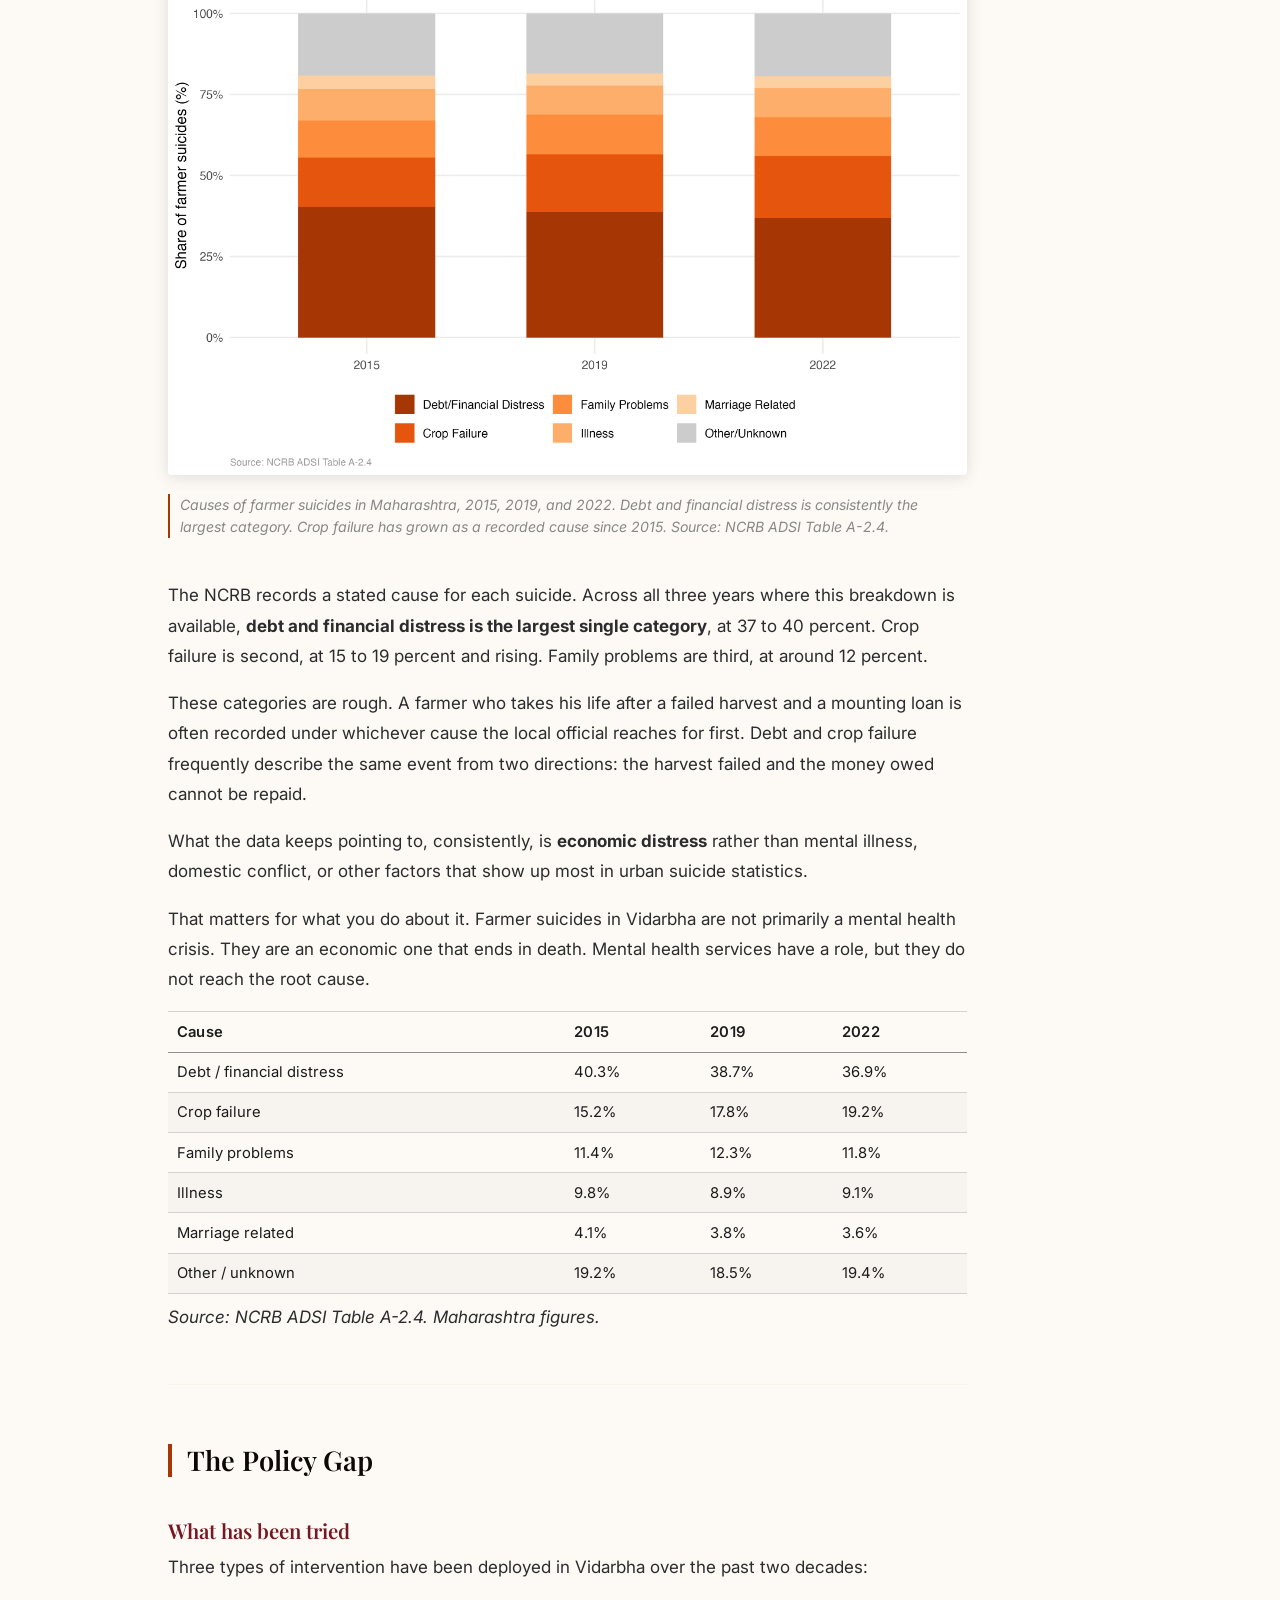
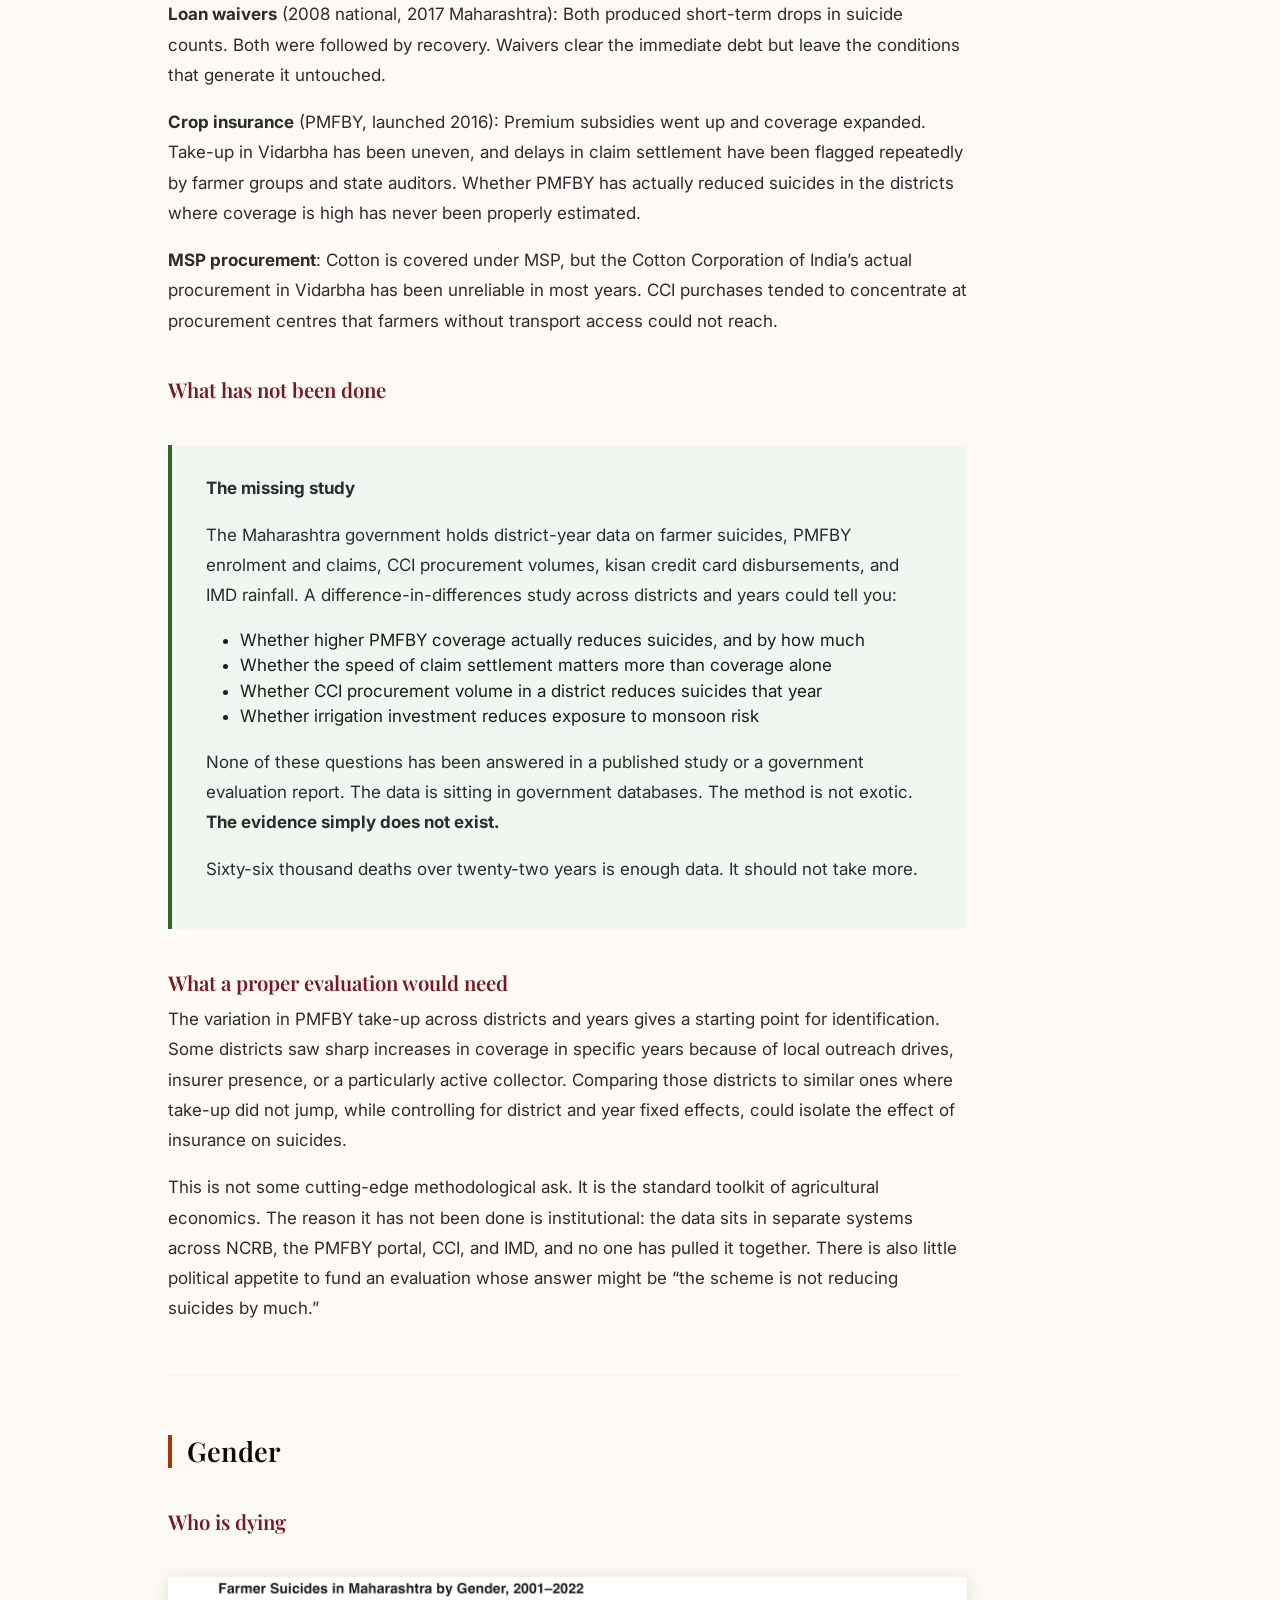
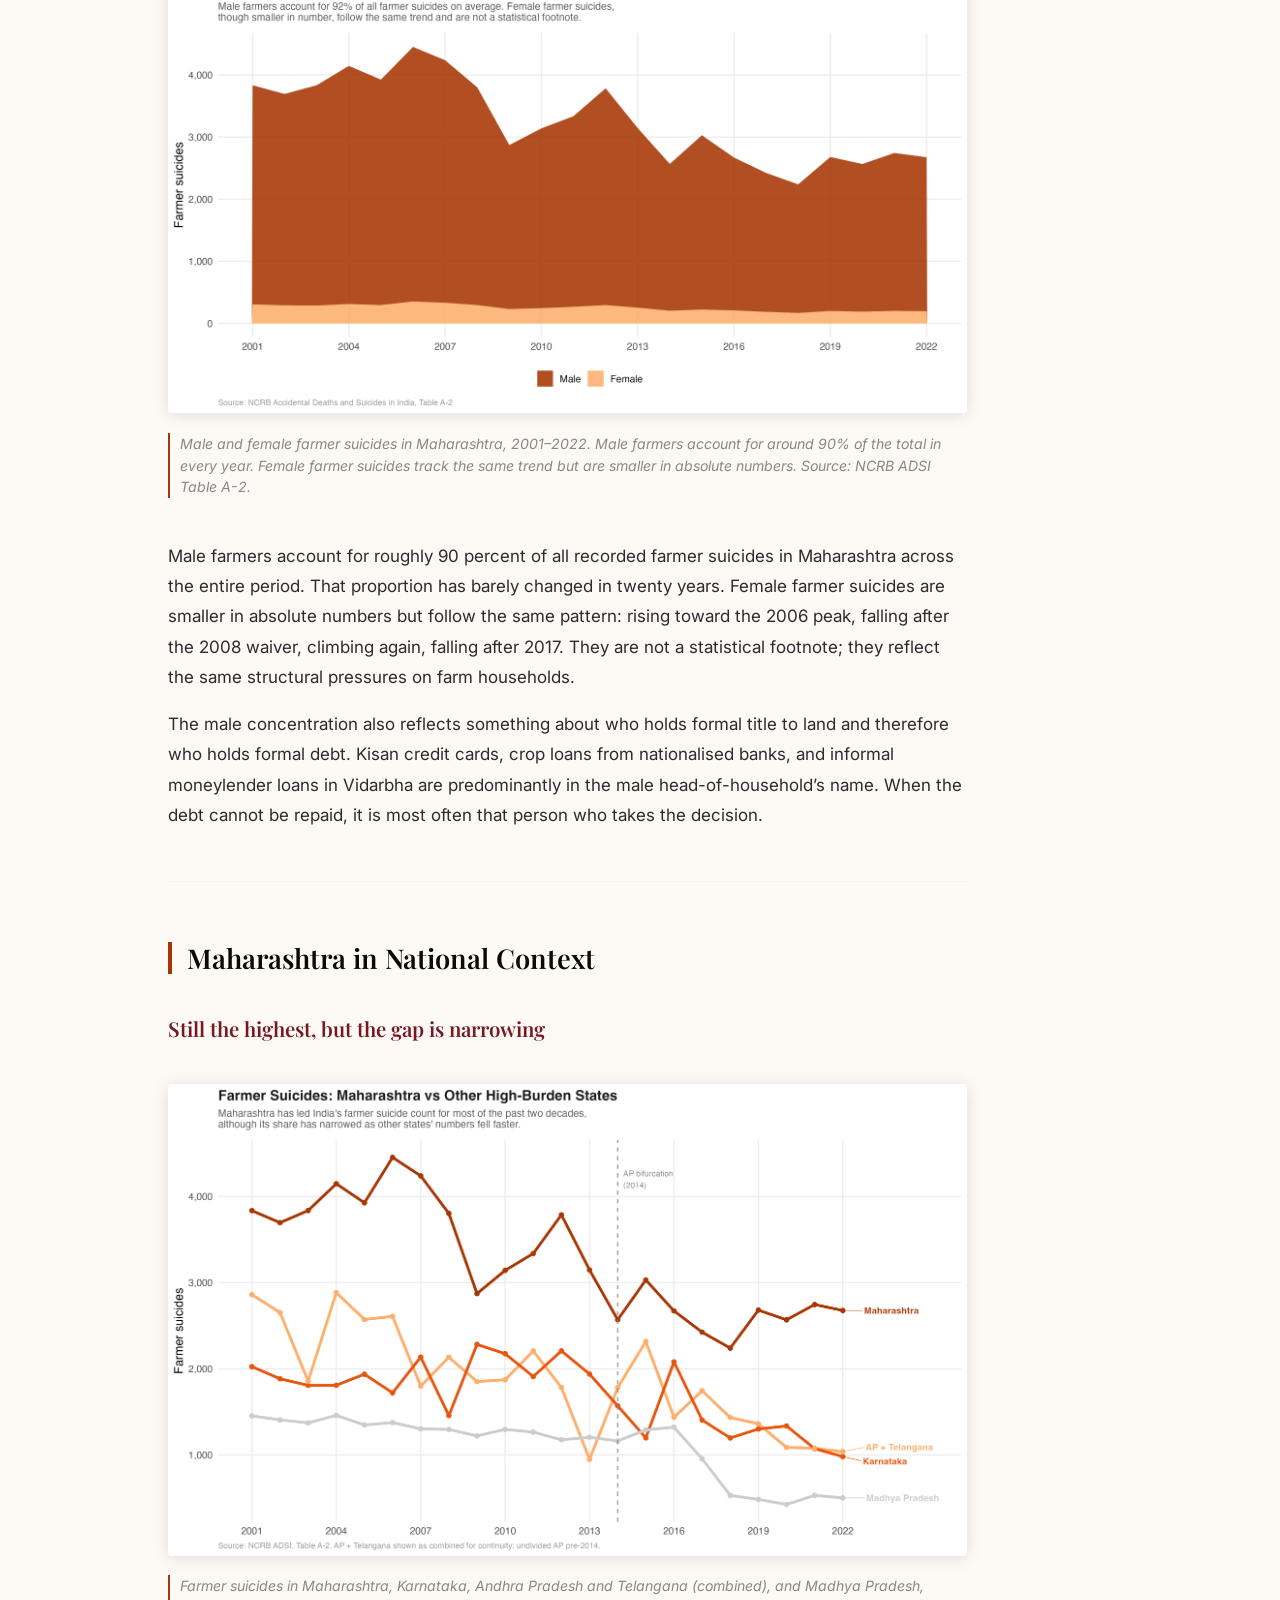
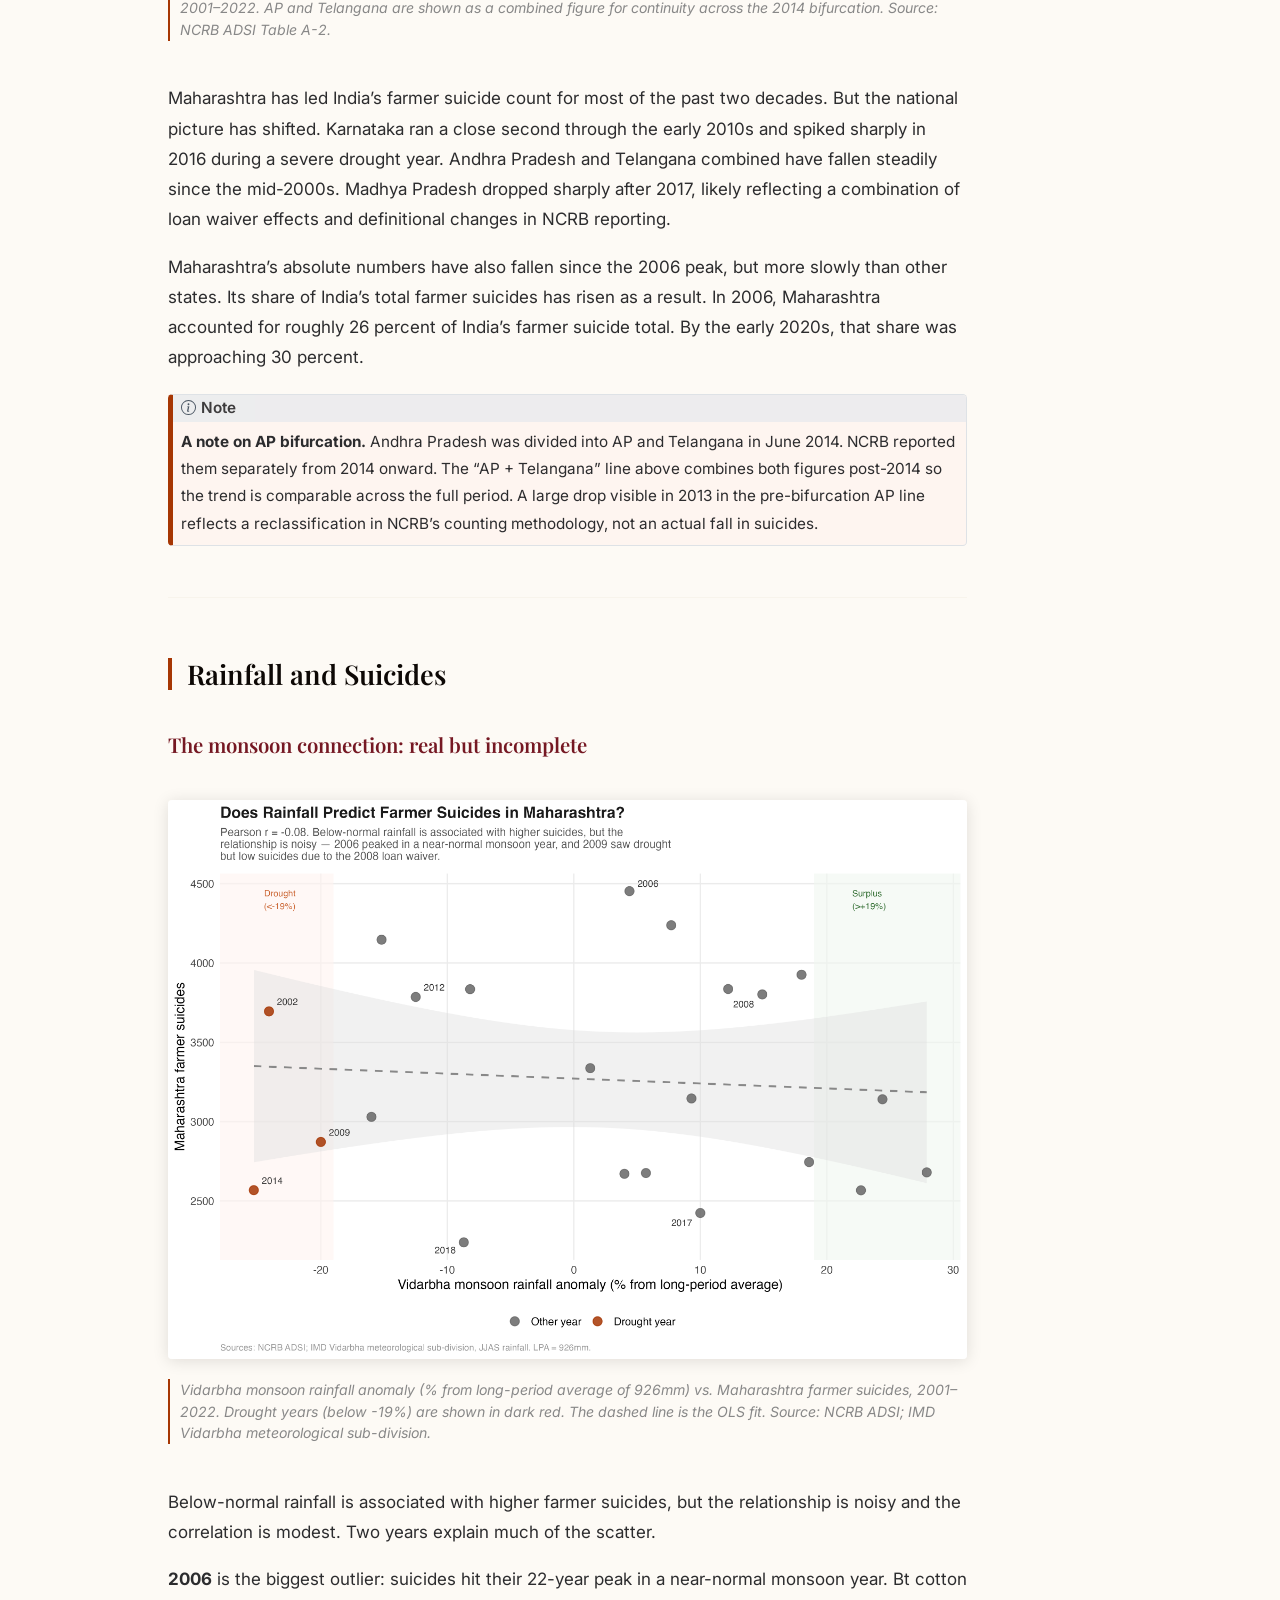
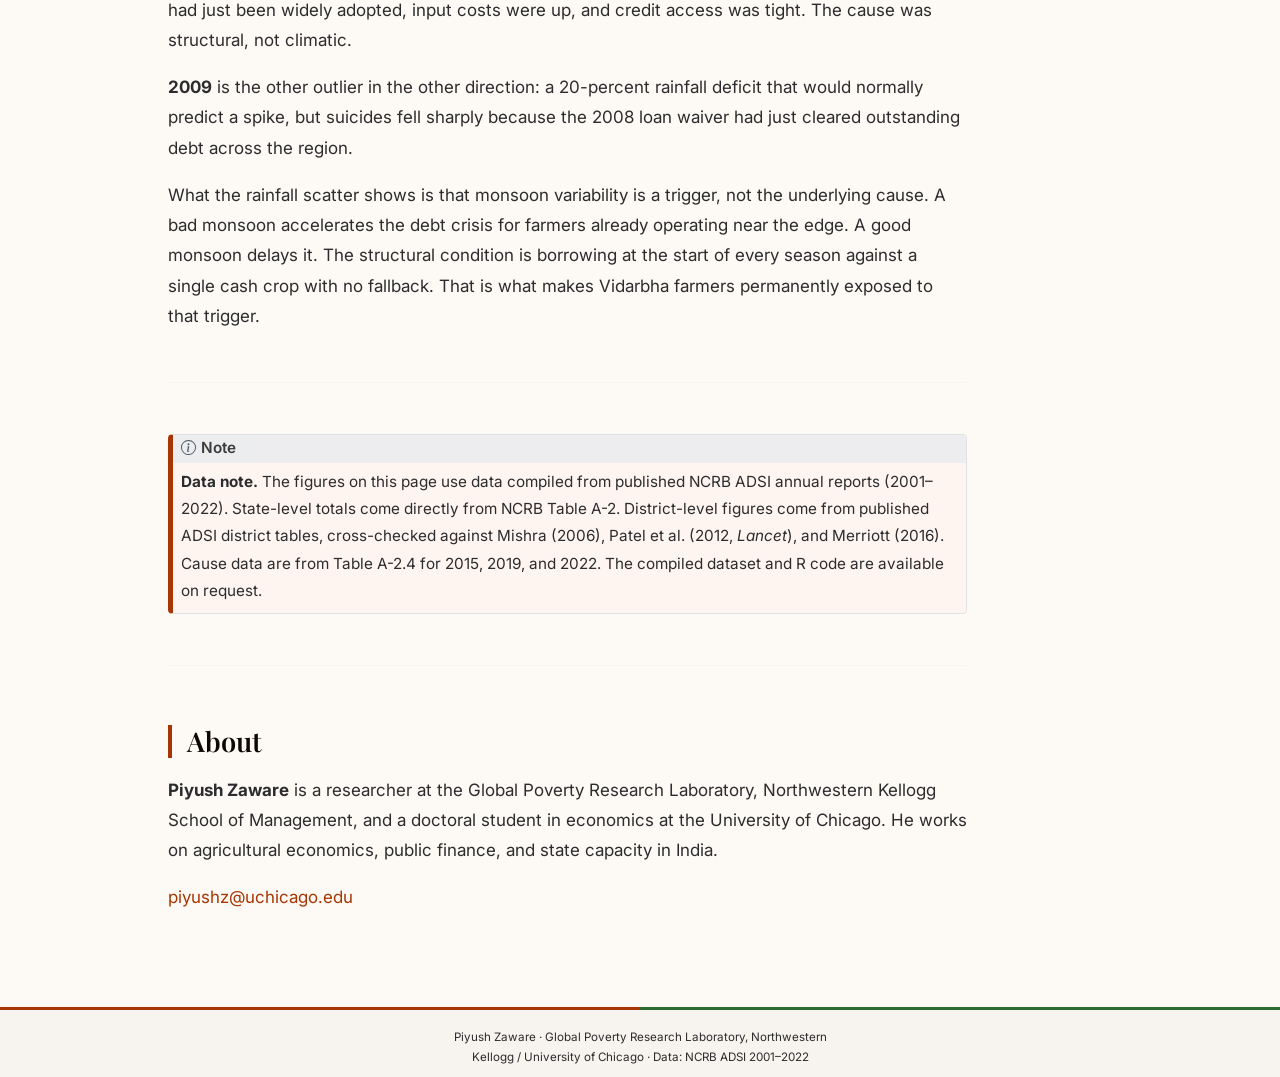
==== commit f6da0614: "Add Gender, India, and Rainfall sections to navbar Co-Authored-By: Claude Sonnet 4.6 <noreply@anthro" ====
--- a/docs/index.html
+++ b/docs/index.html
@@ -94,15 +94,27 @@
             <ul class="navbar-nav navbar-nav-scroll me-auto">
   <li class="nav-item">
     <a class="nav-link" href="./index.html#geography"> 
-<span class="menu-text">The Geography</span></a>
+<span class="menu-text">Geography</span></a>
   </li>  
   <li class="nav-item">
     <a class="nav-link" href="./index.html#timeline"> 
-<span class="menu-text">The Timeline</span></a>
+<span class="menu-text">Timeline</span></a>
   </li>  
   <li class="nav-item">
     <a class="nav-link" href="./index.html#causes"> 
-<span class="menu-text">The Causes</span></a>
+<span class="menu-text">Causes</span></a>
+  </li>  
+  <li class="nav-item">
+    <a class="nav-link" href="./index.html#gender"> 
+<span class="menu-text">Gender</span></a>
+  </li>  
+  <li class="nav-item">
+    <a class="nav-link" href="./index.html#india"> 
+<span class="menu-text">India</span></a>
+  </li>  
+  <li class="nav-item">
+    <a class="nav-link" href="./index.html#rainfall"> 
+<span class="menu-text">Rainfall</span></a>
   </li>  
   <li class="nav-item">
     <a class="nav-link" href="./index.html#policy"> 
@@ -110,10 +122,6 @@
   </li>  
 </ul>
             <ul class="navbar-nav navbar-nav-scroll ms-auto">
-  <li class="nav-item">
-    <a class="nav-link" href="./index.html#article"> 
-<span class="menu-text">Article</span></a>
-  </li>  
   <li class="nav-item">
     <a class="nav-link" href="./index.html#data"> 
 <span class="menu-text">Data</span></a>
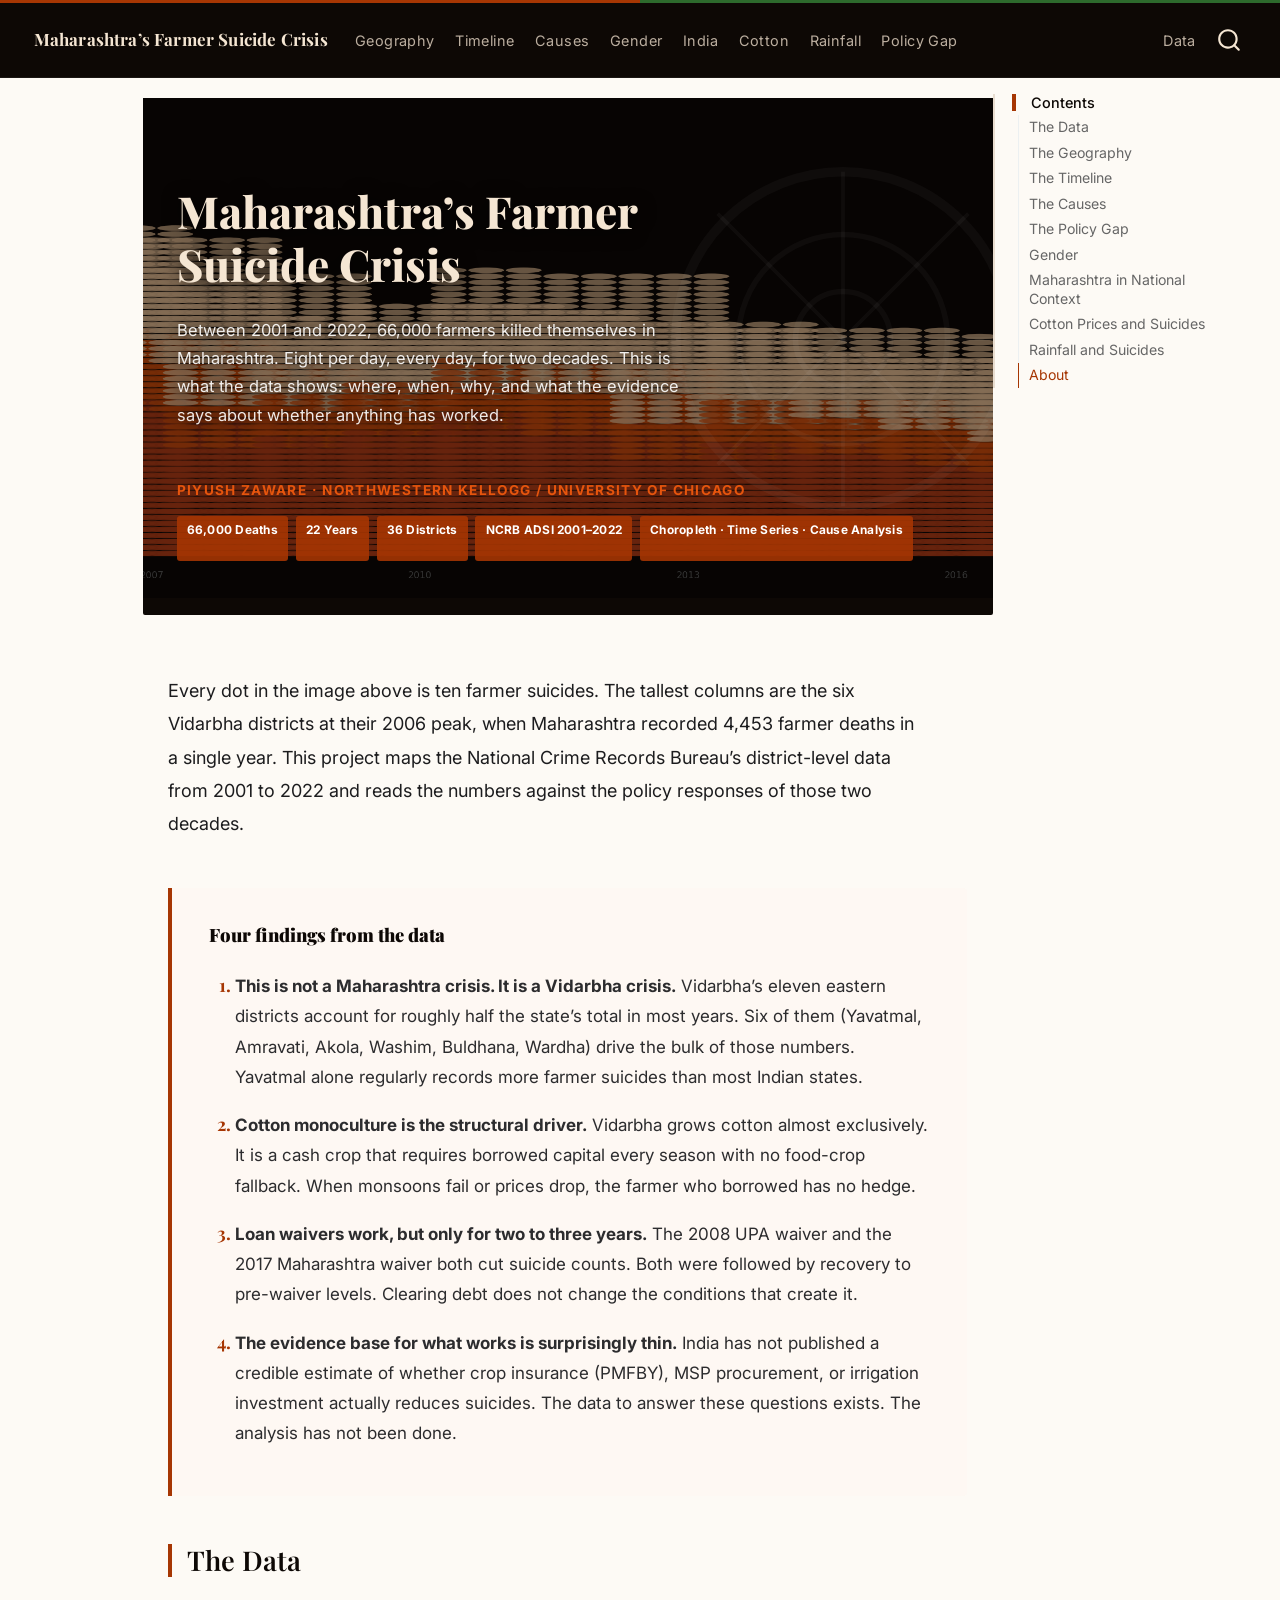
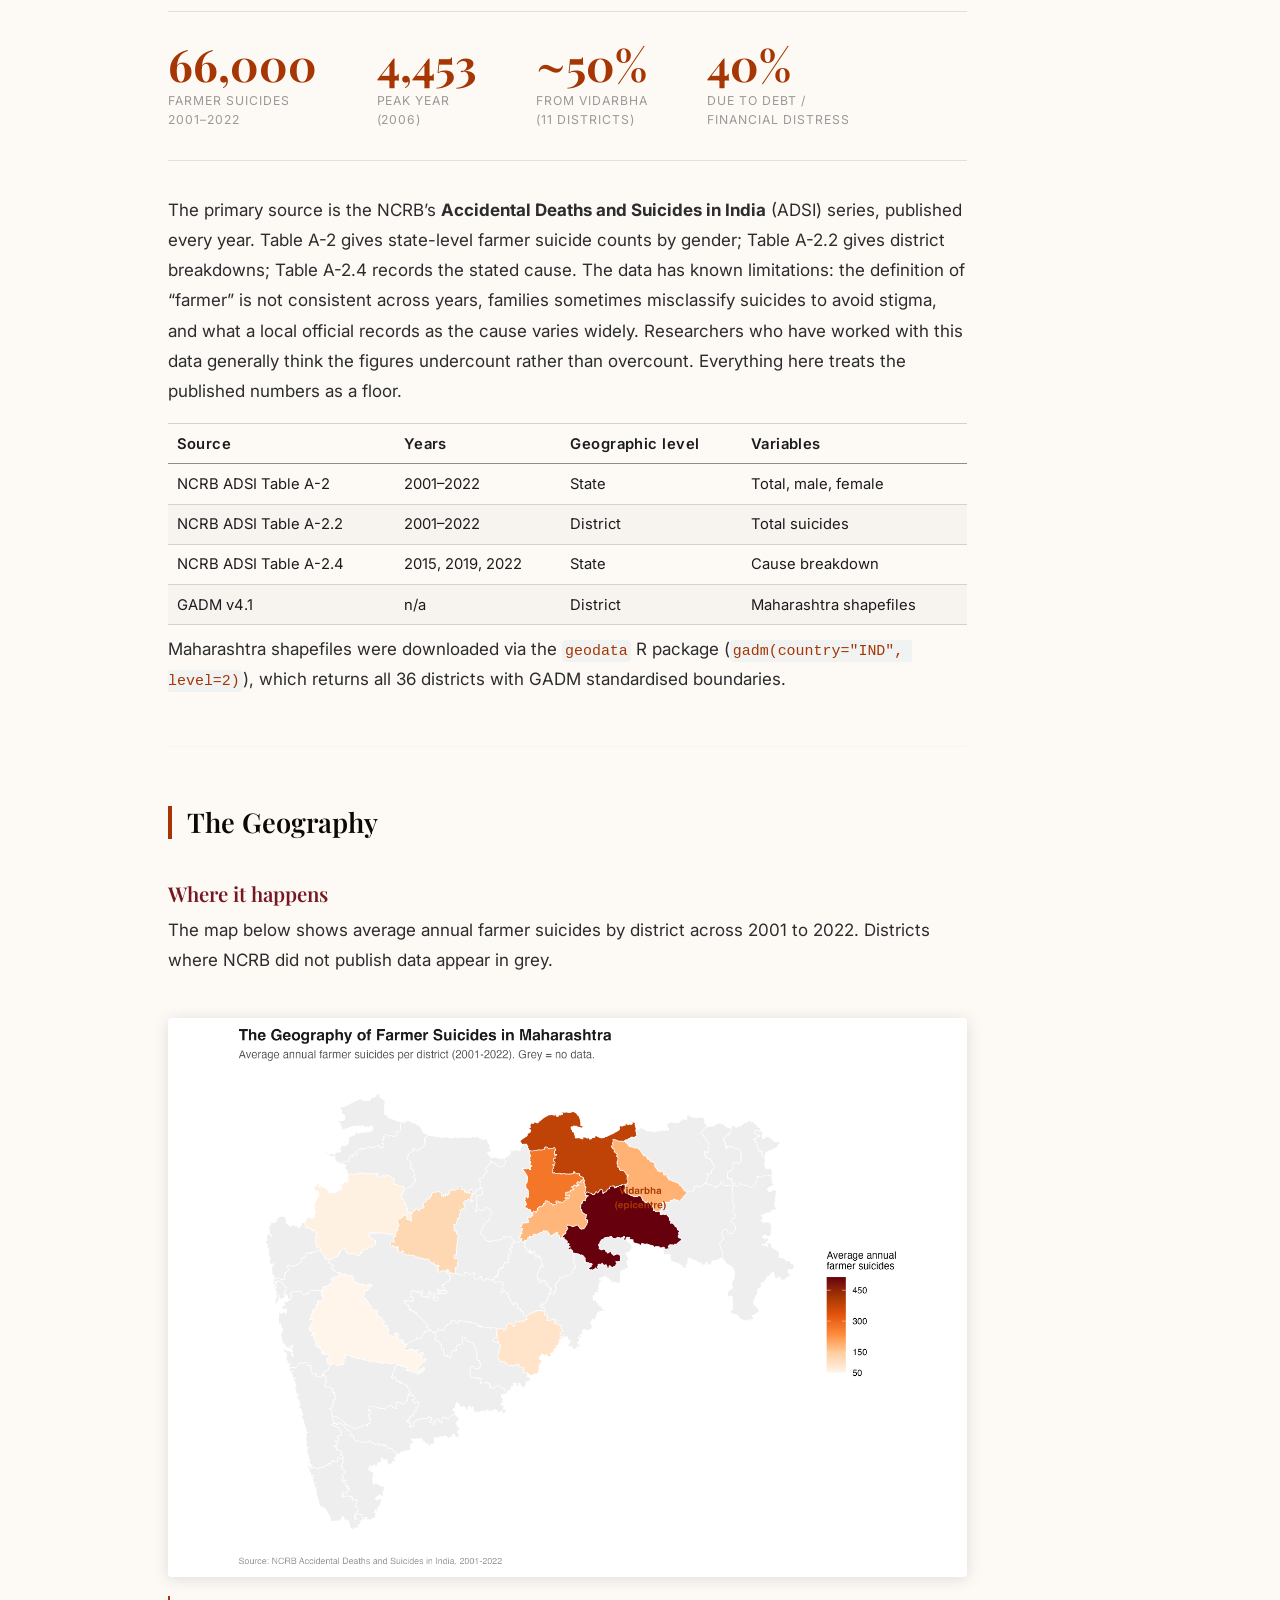
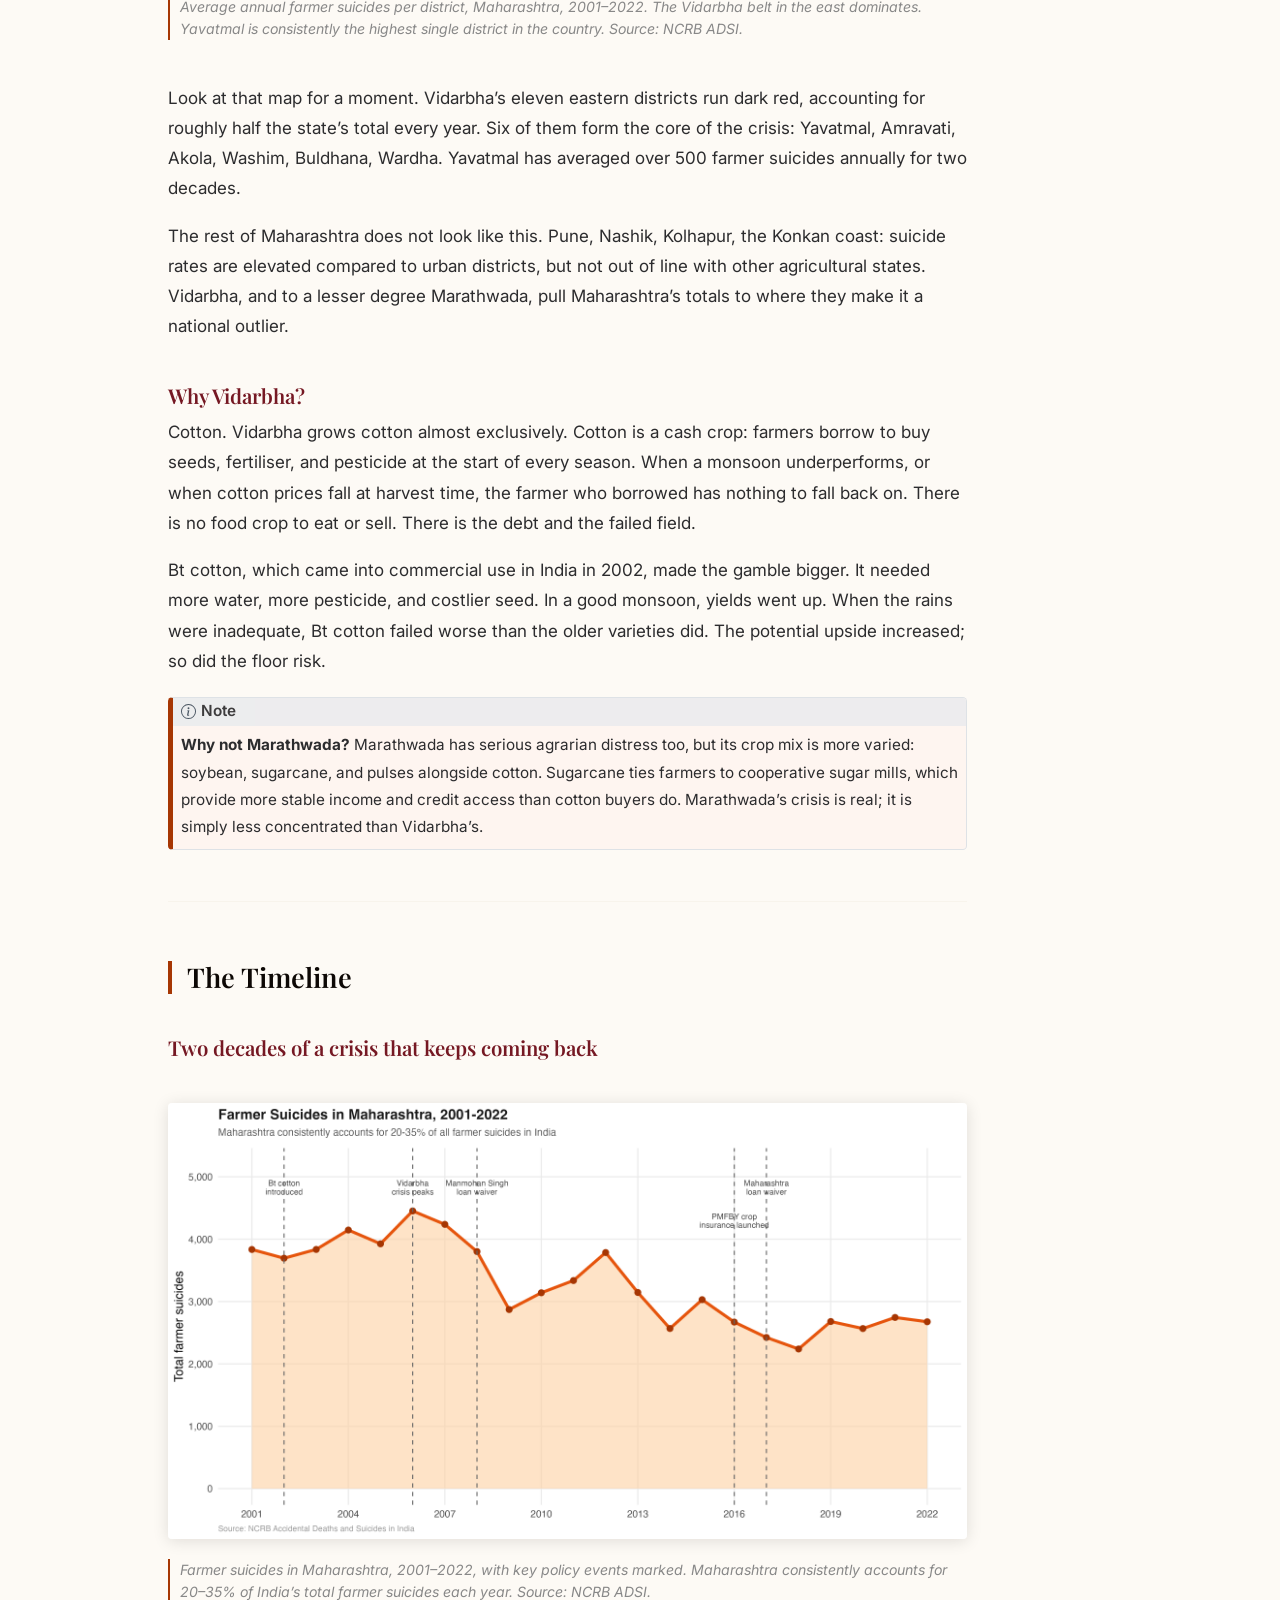
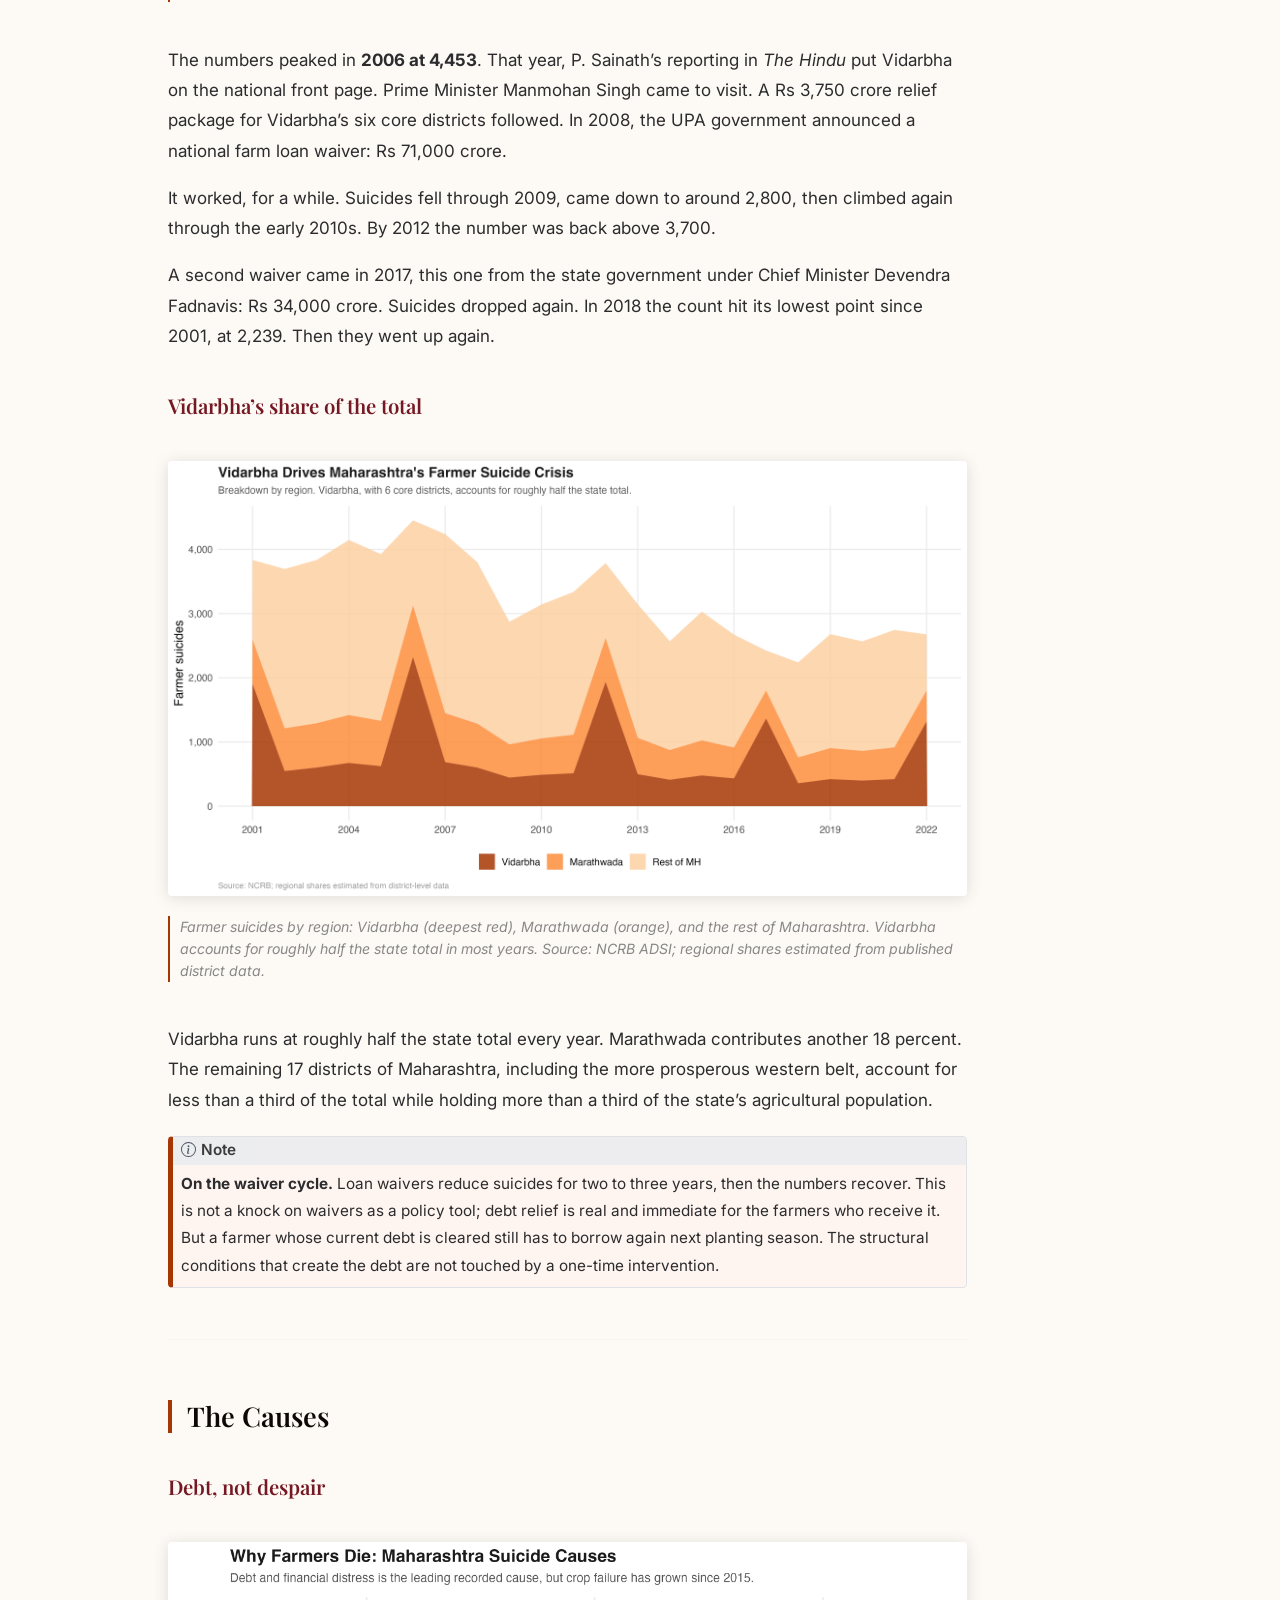
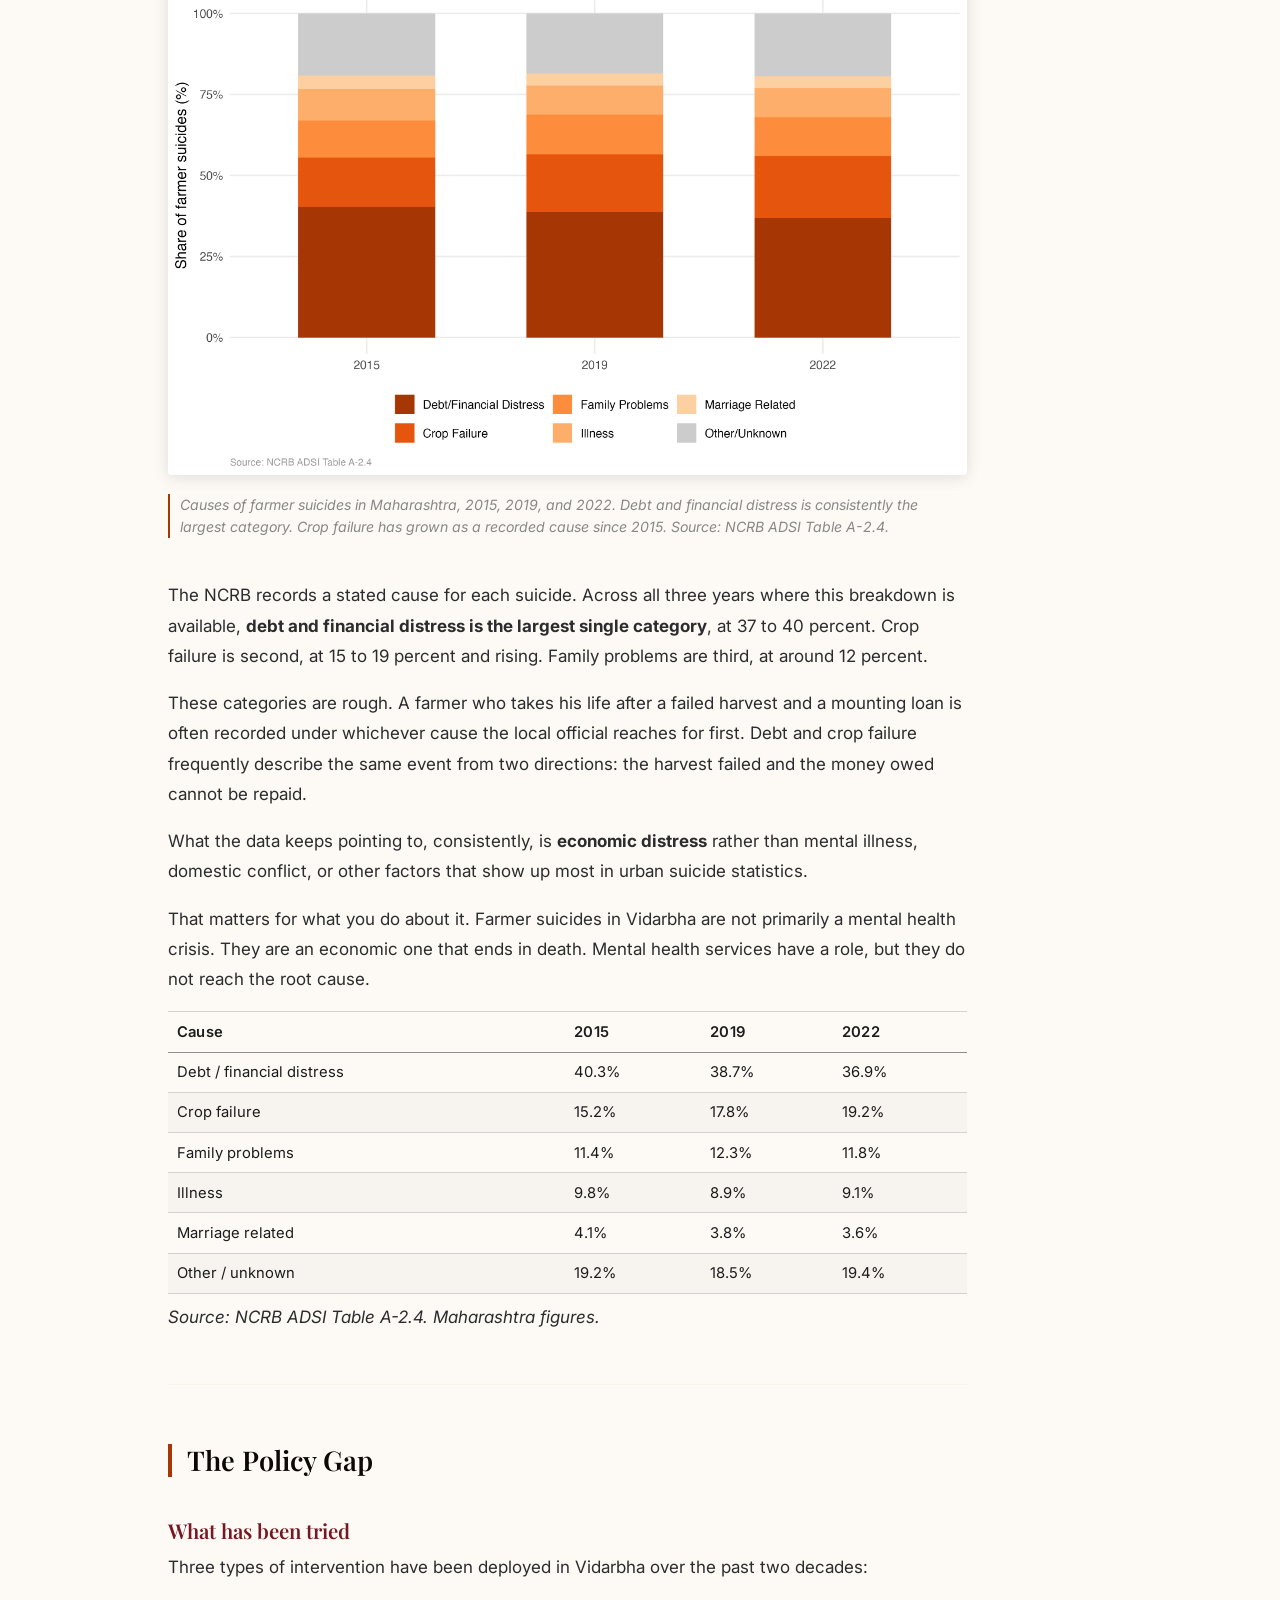
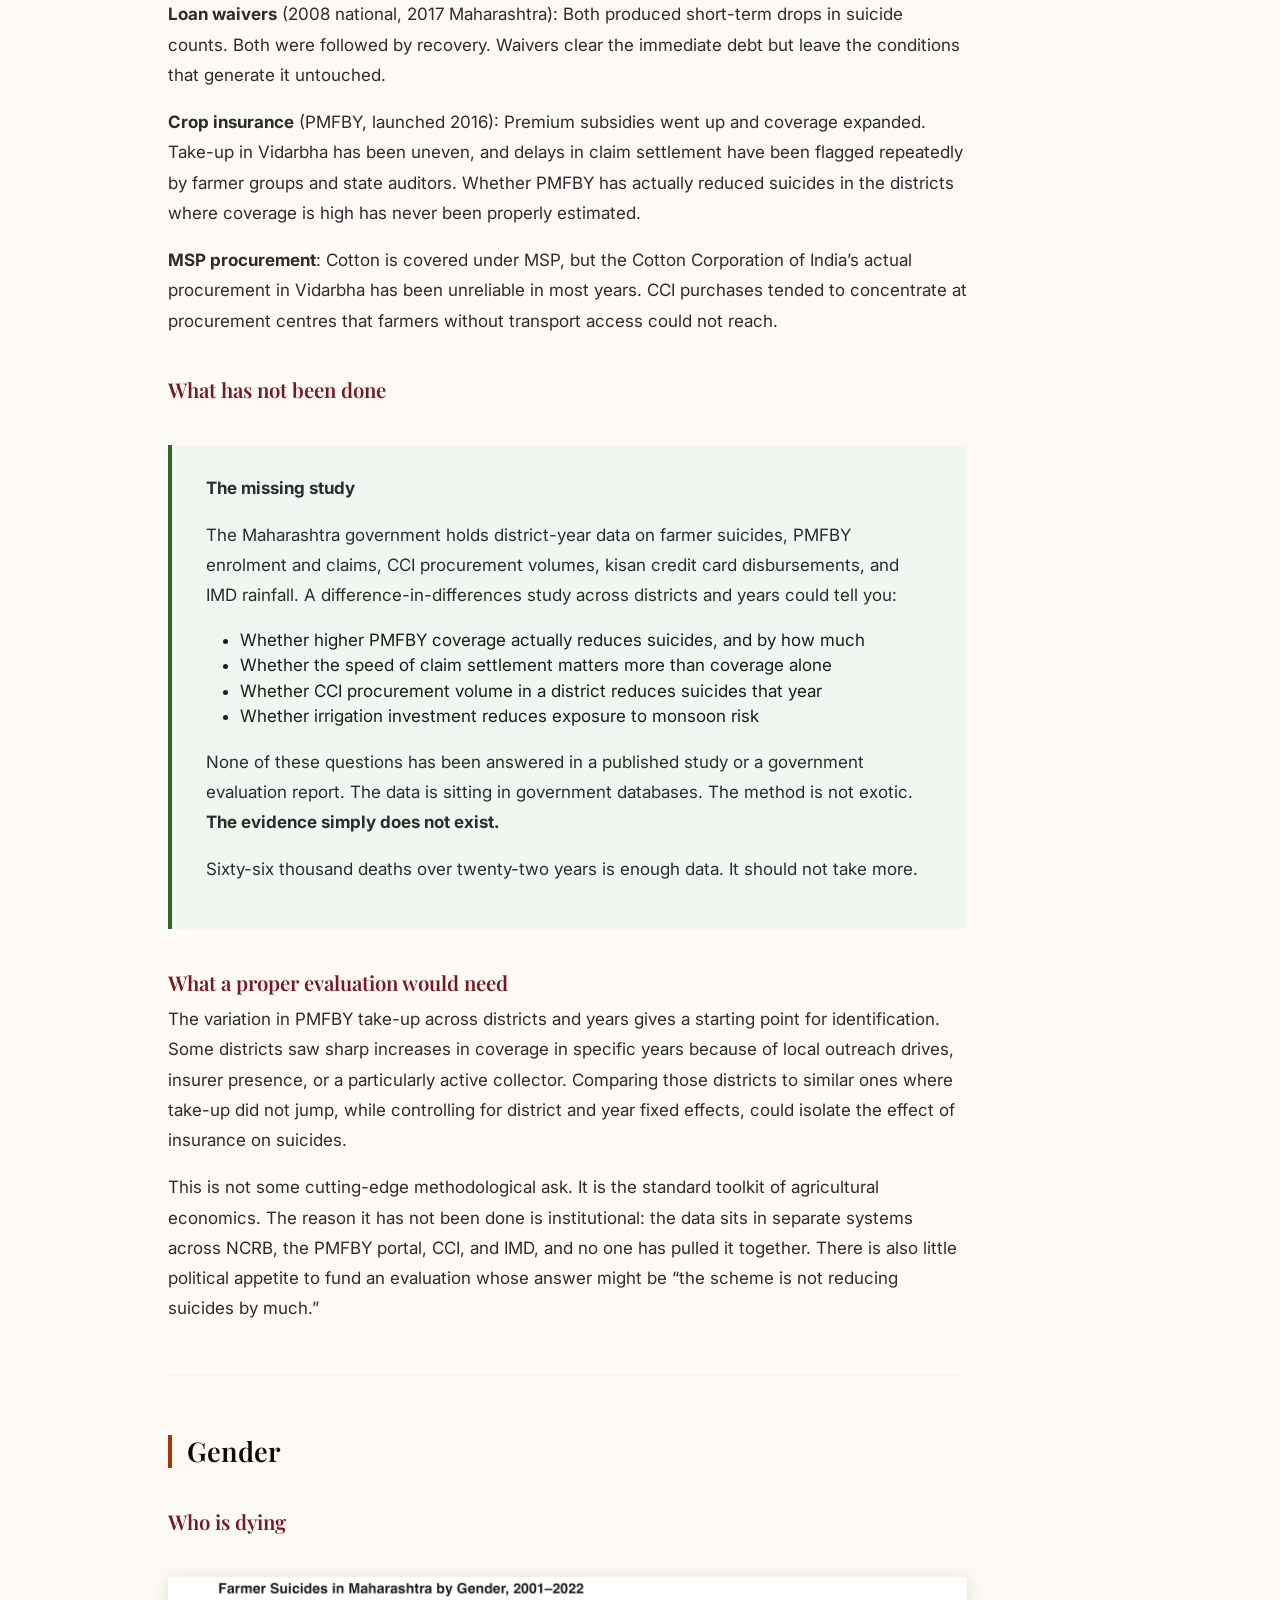
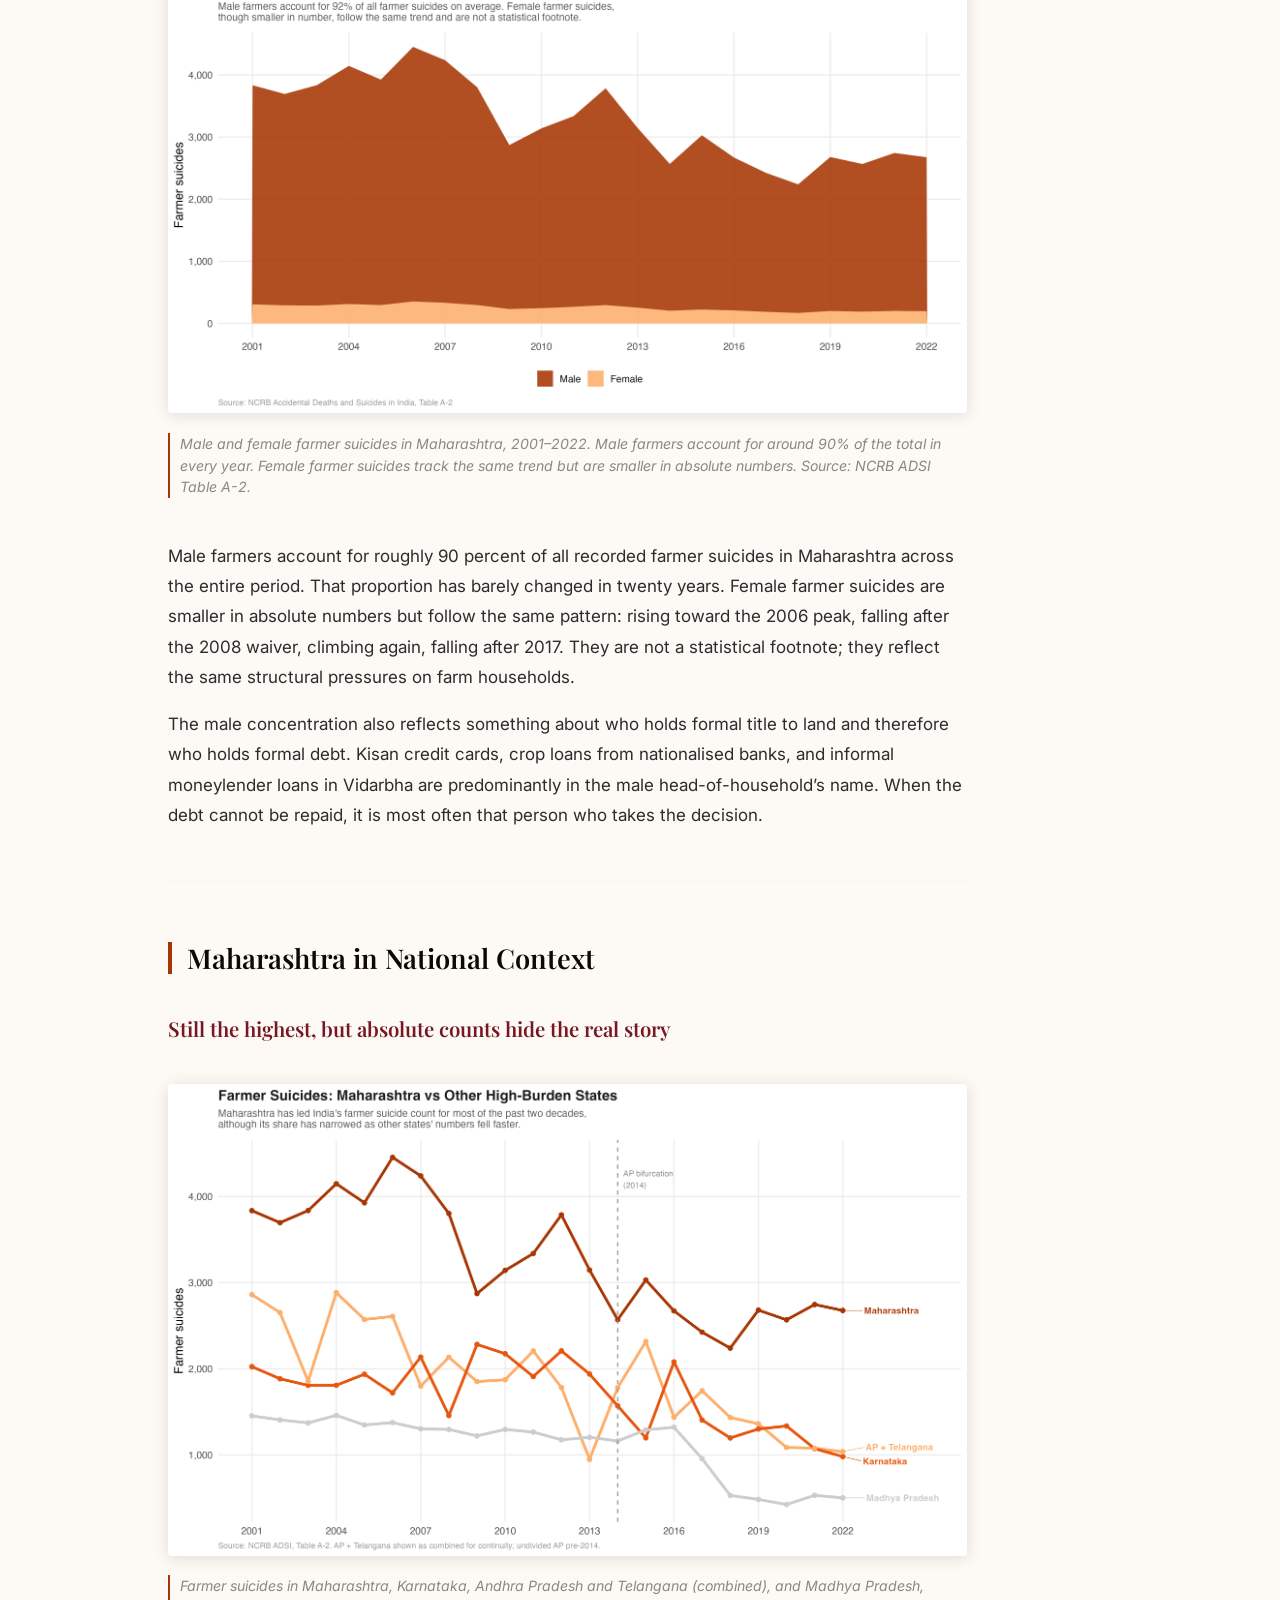
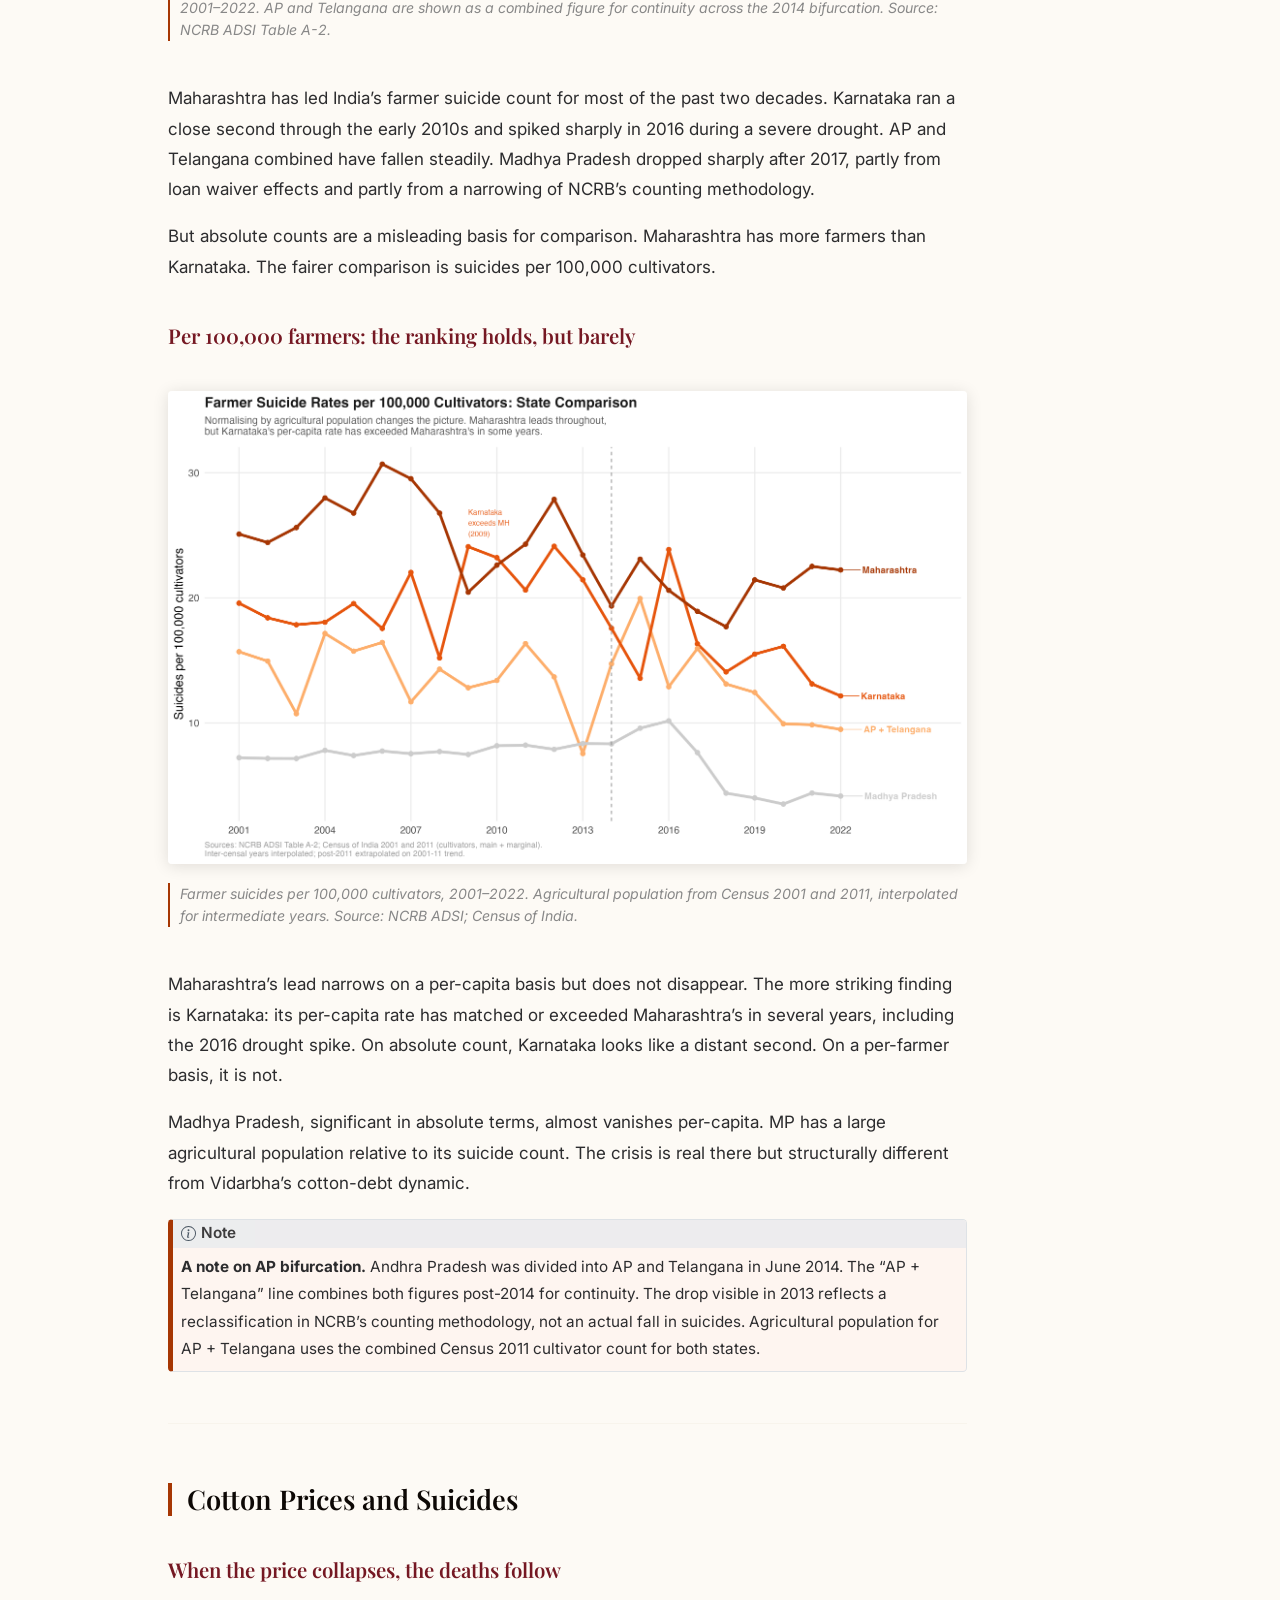
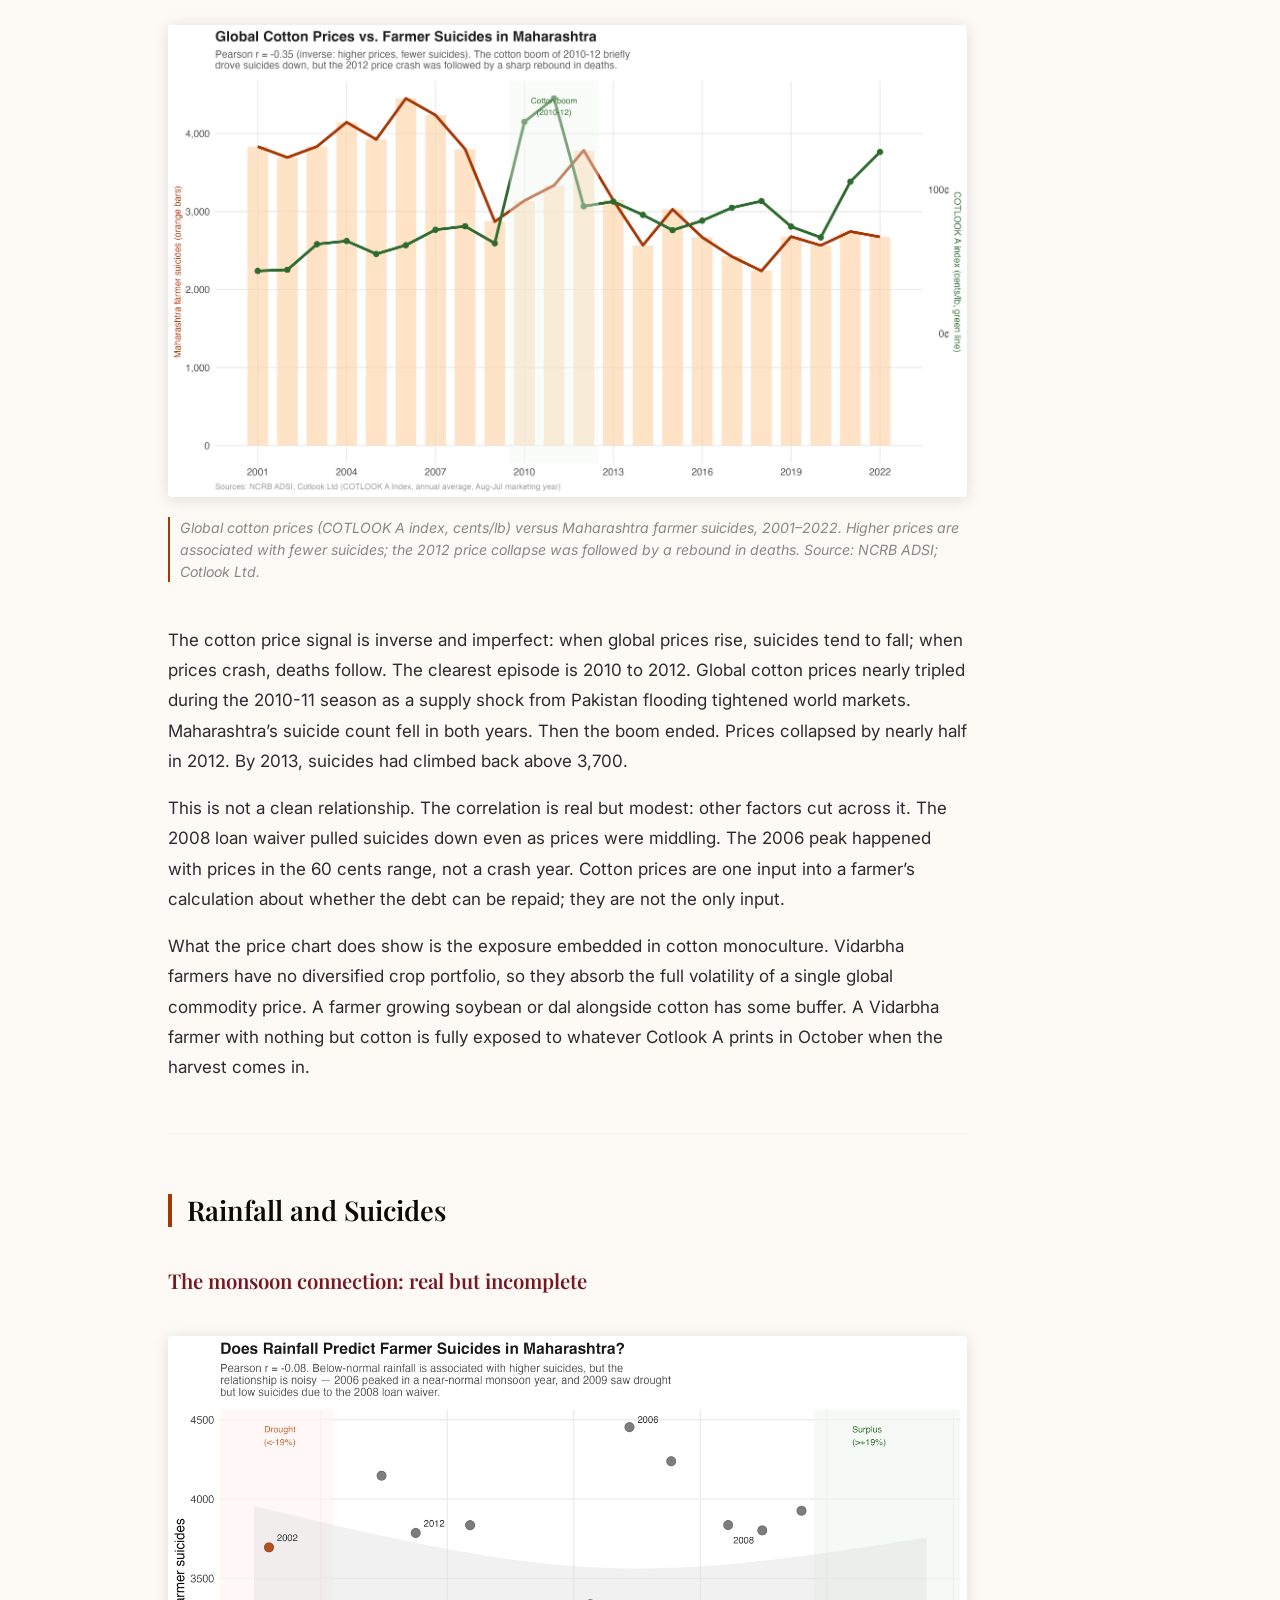
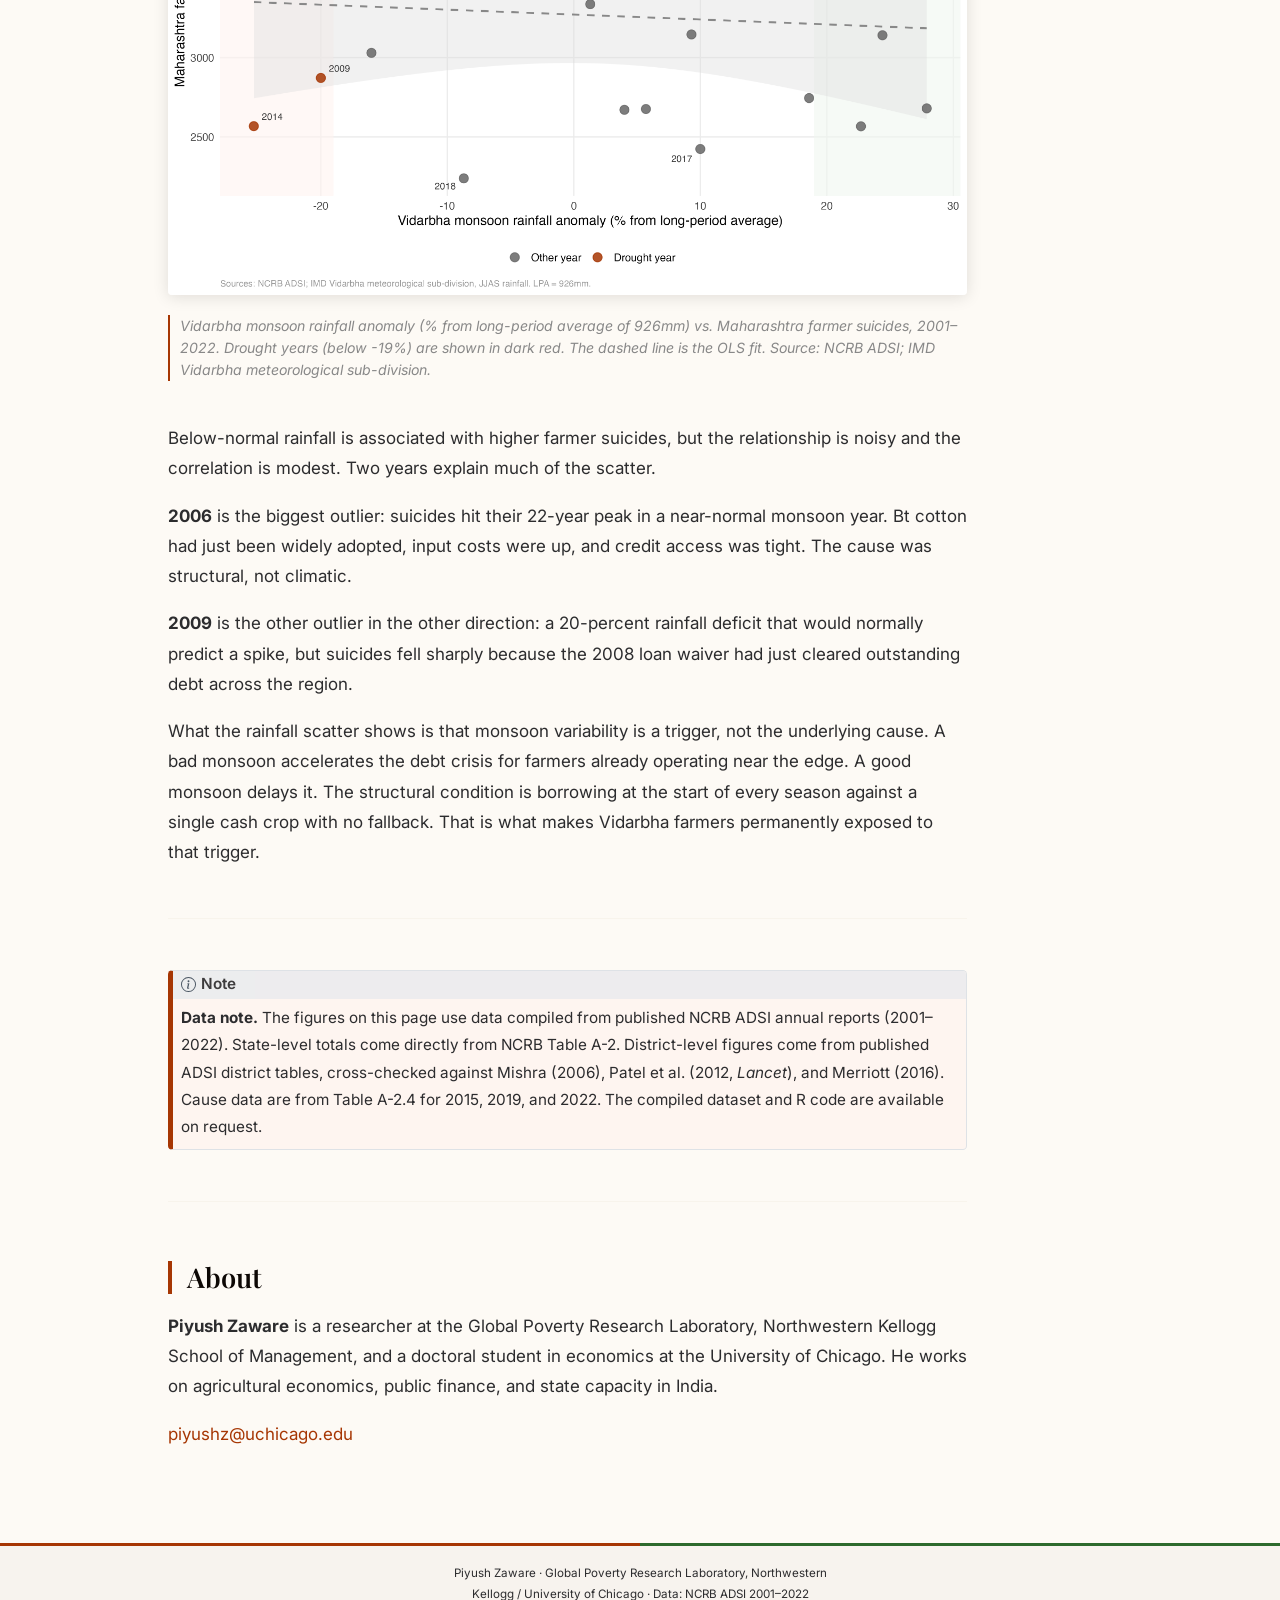
==== commit dd8ab291: "Add cotton price and per-capita comparison sections to website - Add Cotton Prices section with COTL" ====
--- a/docs/index.html
+++ b/docs/index.html
@@ -113,6 +113,10 @@
 <span class="menu-text">India</span></a>
   </li>  
   <li class="nav-item">
+    <a class="nav-link" href="./index.html#cotton"> 
+<span class="menu-text">Cotton</span></a>
+  </li>  
+  <li class="nav-item">
     <a class="nav-link" href="./index.html#rainfall"> 
 <span class="menu-text">Rainfall</span></a>
   </li>  
@@ -149,6 +153,7 @@
   <li><a href="#policy" id="toc-policy" class="nav-link" data-scroll-target="#policy">The Policy Gap</a></li>
   <li><a href="#gender" id="toc-gender" class="nav-link" data-scroll-target="#gender">Gender</a></li>
   <li><a href="#india" id="toc-india" class="nav-link" data-scroll-target="#india">Maharashtra in National Context</a></li>
+  <li><a href="#cotton" id="toc-cotton" class="nav-link" data-scroll-target="#cotton">Cotton Prices and Suicides</a></li>
   <li><a href="#rainfall" id="toc-rainfall" class="nav-link" data-scroll-target="#rainfall">Rainfall and Suicides</a></li>
   <li><a href="#about" id="toc-about" class="nav-link" data-scroll-target="#about">About</a></li>
   </ul>
@@ -436,16 +441,27 @@
 </section>
 <section id="india" class="level2">
 <h2 class="anchored" data-anchor-id="india">Maharashtra in National Context</h2>
-<section id="still-the-highest-but-the-gap-is-narrowing" class="level3">
-<h3 class="anchored" data-anchor-id="still-the-highest-but-the-gap-is-narrowing">Still the highest, but the gap is narrowing</h3>
+<section id="still-the-highest-but-absolute-counts-hide-the-real-story" class="level3">
+<h3 class="anchored" data-anchor-id="still-the-highest-but-absolute-counts-hide-the-real-story">Still the highest, but absolute counts hide the real story</h3>
 <div class="quarto-figure quarto-figure-center">
 <figure class="figure">
 <p><img src="output/figures/fig_india_comparison.png" class="img-fluid figure-img" style="width:100.0%"></p>
 <figcaption>Farmer suicides in Maharashtra, Karnataka, Andhra Pradesh and Telangana (combined), and Madhya Pradesh, 2001–2022. AP and Telangana are shown as a combined figure for continuity across the 2014 bifurcation. Source: NCRB ADSI Table A-2.</figcaption>
 </figure>
 </div>
-<p>Maharashtra has led India’s farmer suicide count for most of the past two decades. But the national picture has shifted. Karnataka ran a close second through the early 2010s and spiked sharply in 2016 during a severe drought year. Andhra Pradesh and Telangana combined have fallen steadily since the mid-2000s. Madhya Pradesh dropped sharply after 2017, likely reflecting a combination of loan waiver effects and definitional changes in NCRB reporting.</p>
-<p>Maharashtra’s absolute numbers have also fallen since the 2006 peak, but more slowly than other states. Its share of India’s total farmer suicides has risen as a result. In 2006, Maharashtra accounted for roughly 26 percent of India’s farmer suicide total. By the early 2020s, that share was approaching 30 percent.</p>
+<p>Maharashtra has led India’s farmer suicide count for most of the past two decades. Karnataka ran a close second through the early 2010s and spiked sharply in 2016 during a severe drought. AP and Telangana combined have fallen steadily. Madhya Pradesh dropped sharply after 2017, partly from loan waiver effects and partly from a narrowing of NCRB’s counting methodology.</p>
+<p>But absolute counts are a misleading basis for comparison. Maharashtra has more farmers than Karnataka. The fairer comparison is suicides per 100,000 cultivators.</p>
+</section>
+<section id="per-100000-farmers-the-ranking-holds-but-barely" class="level3">
+<h3 class="anchored" data-anchor-id="per-100000-farmers-the-ranking-holds-but-barely">Per 100,000 farmers: the ranking holds, but barely</h3>
+<div class="quarto-figure quarto-figure-center">
+<figure class="figure">
+<p><img src="output/figures/fig_india_percapita.png" class="img-fluid figure-img" style="width:100.0%"></p>
+<figcaption>Farmer suicides per 100,000 cultivators, 2001–2022. Agricultural population from Census 2001 and 2011, interpolated for intermediate years. Source: NCRB ADSI; Census of India.</figcaption>
+</figure>
+</div>
+<p>Maharashtra’s lead narrows on a per-capita basis but does not disappear. The more striking finding is Karnataka: its per-capita rate has matched or exceeded Maharashtra’s in several years, including the 2016 drought spike. On absolute count, Karnataka looks like a distant second. On a per-farmer basis, it is not.</p>
+<p>Madhya Pradesh, significant in absolute terms, almost vanishes per-capita. MP has a large agricultural population relative to its suicide count. The crisis is real there but structurally different from Vidarbha’s cotton-debt dynamic.</p>
 <div class="callout callout-style-default callout-note callout-titled">
 <div class="callout-header d-flex align-content-center">
 <div class="callout-icon-container">
@@ -456,9 +472,25 @@
 </div>
 </div>
 <div class="callout-body-container callout-body">
-<p><strong>A note on AP bifurcation.</strong> Andhra Pradesh was divided into AP and Telangana in June 2014. NCRB reported them separately from 2014 onward. The “AP + Telangana” line above combines both figures post-2014 so the trend is comparable across the full period. A large drop visible in 2013 in the pre-bifurcation AP line reflects a reclassification in NCRB’s counting methodology, not an actual fall in suicides.</p>
-</div>
-</div>
+<p><strong>A note on AP bifurcation.</strong> Andhra Pradesh was divided into AP and Telangana in June 2014. The “AP + Telangana” line combines both figures post-2014 for continuity. The drop visible in 2013 reflects a reclassification in NCRB’s counting methodology, not an actual fall in suicides. Agricultural population for AP + Telangana uses the combined Census 2011 cultivator count for both states.</p>
+</div>
+</div>
+<hr>
+</section>
+</section>
+<section id="cotton" class="level2">
+<h2 class="anchored" data-anchor-id="cotton">Cotton Prices and Suicides</h2>
+<section id="when-the-price-collapses-the-deaths-follow" class="level3">
+<h3 class="anchored" data-anchor-id="when-the-price-collapses-the-deaths-follow">When the price collapses, the deaths follow</h3>
+<div class="quarto-figure quarto-figure-center">
+<figure class="figure">
+<p><img src="output/figures/fig_cotton_price.png" class="img-fluid figure-img" style="width:100.0%"></p>
+<figcaption>Global cotton prices (COTLOOK A index, cents/lb) versus Maharashtra farmer suicides, 2001–2022. Higher prices are associated with fewer suicides; the 2012 price collapse was followed by a rebound in deaths. Source: NCRB ADSI; Cotlook Ltd.</figcaption>
+</figure>
+</div>
+<p>The cotton price signal is inverse and imperfect: when global prices rise, suicides tend to fall; when prices crash, deaths follow. The clearest episode is 2010 to 2012. Global cotton prices nearly tripled during the 2010-11 season as a supply shock from Pakistan flooding tightened world markets. Maharashtra’s suicide count fell in both years. Then the boom ended. Prices collapsed by nearly half in 2012. By 2013, suicides had climbed back above 3,700.</p>
+<p>This is not a clean relationship. The correlation is real but modest: other factors cut across it. The 2008 loan waiver pulled suicides down even as prices were middling. The 2006 peak happened with prices in the 60 cents range, not a crash year. Cotton prices are one input into a farmer’s calculation about whether the debt can be repaid; they are not the only input.</p>
+<p>What the price chart does show is the exposure embedded in cotton monoculture. Vidarbha farmers have no diversified crop portfolio, so they absorb the full volatility of a single global commodity price. A farmer growing soybean or dal alongside cotton has some buffer. A Vidarbha farmer with nothing but cotton is fully exposed to whatever Cotlook A prints in October when the harvest comes in.</p>
 <hr>
 </section>
 </section>
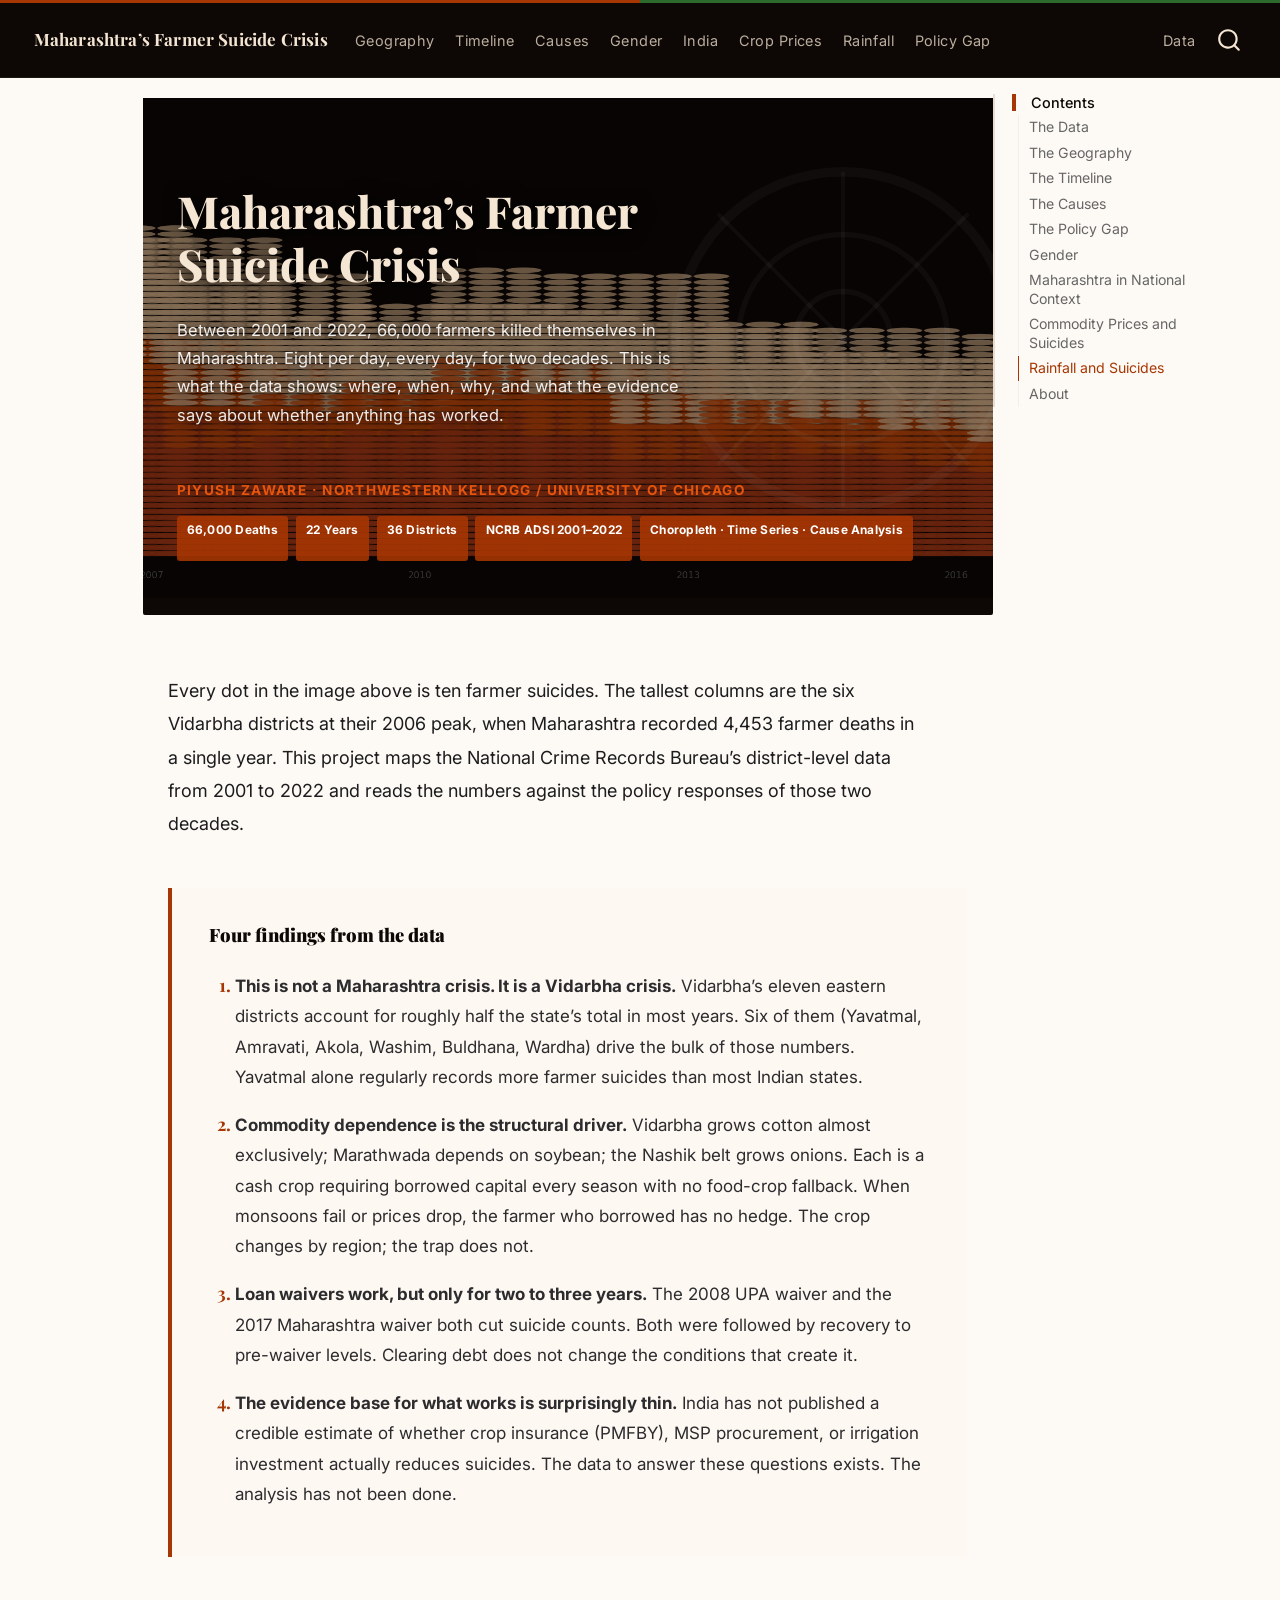
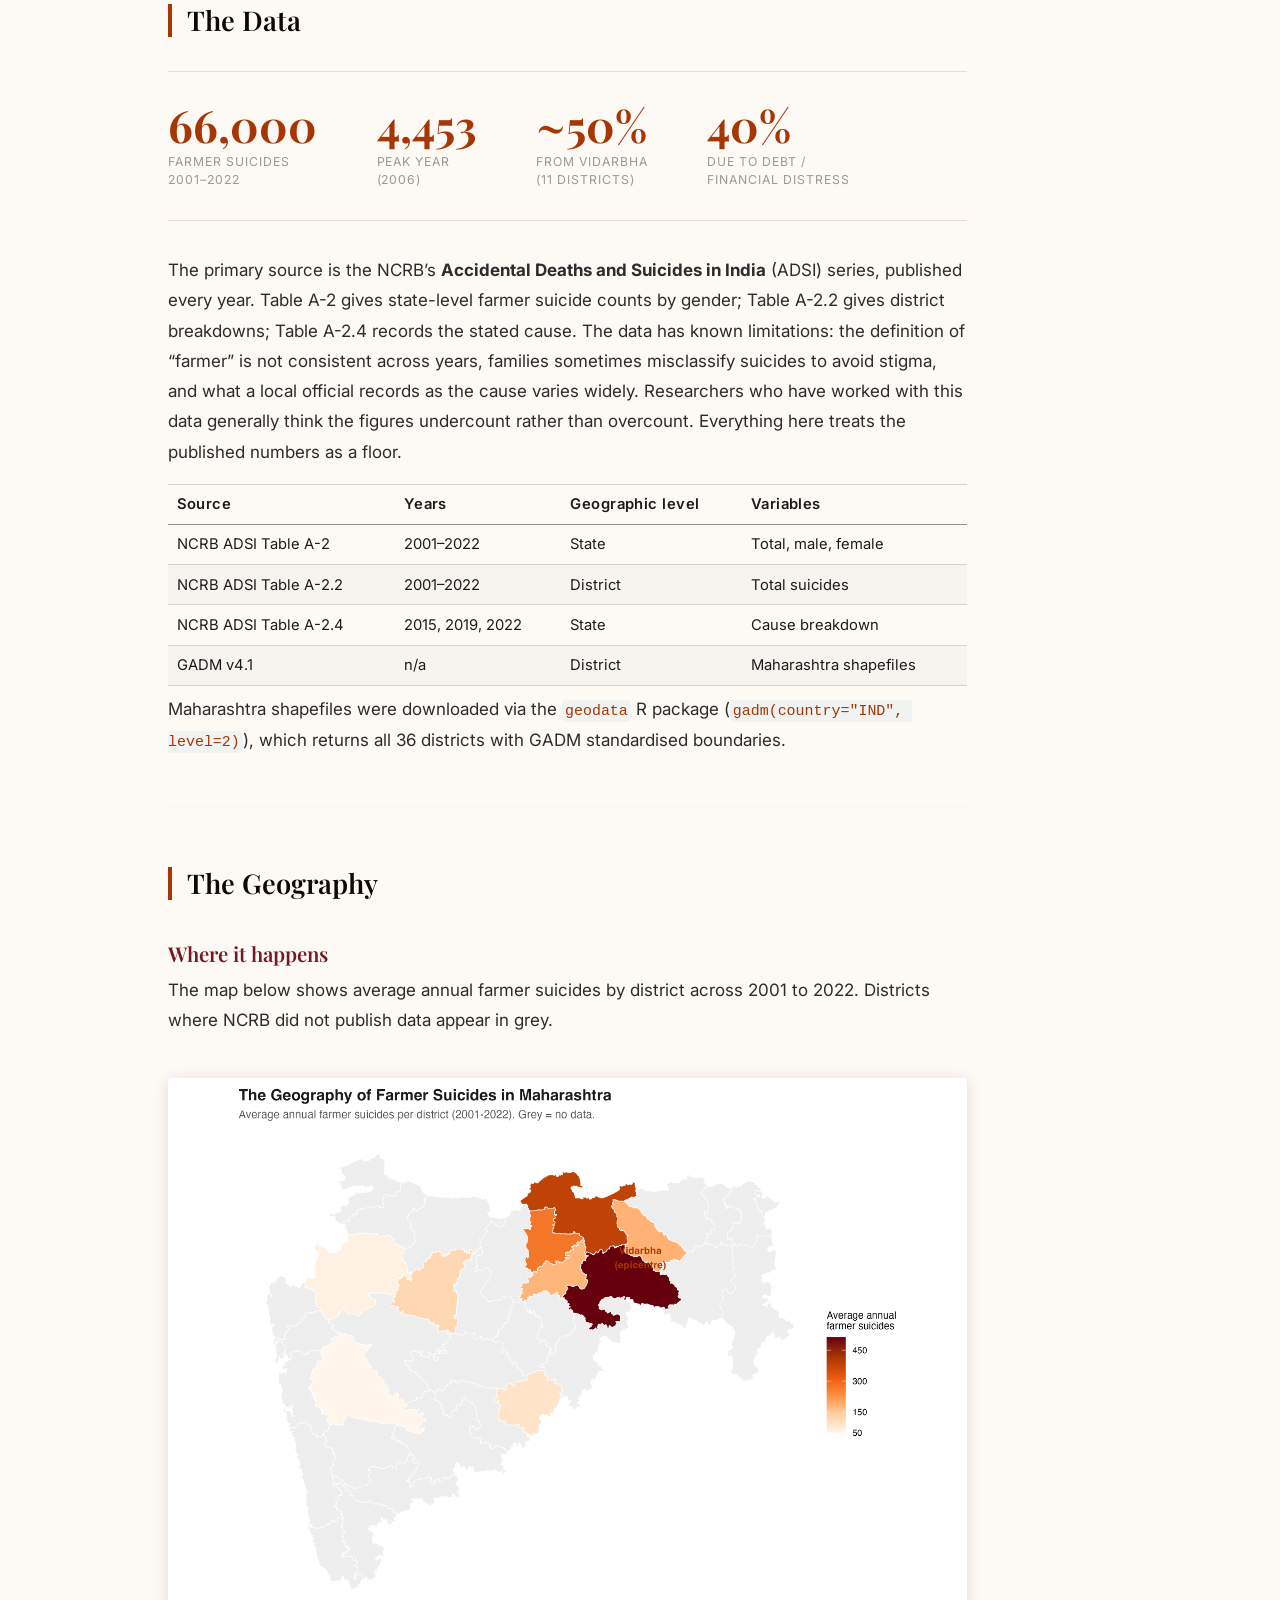
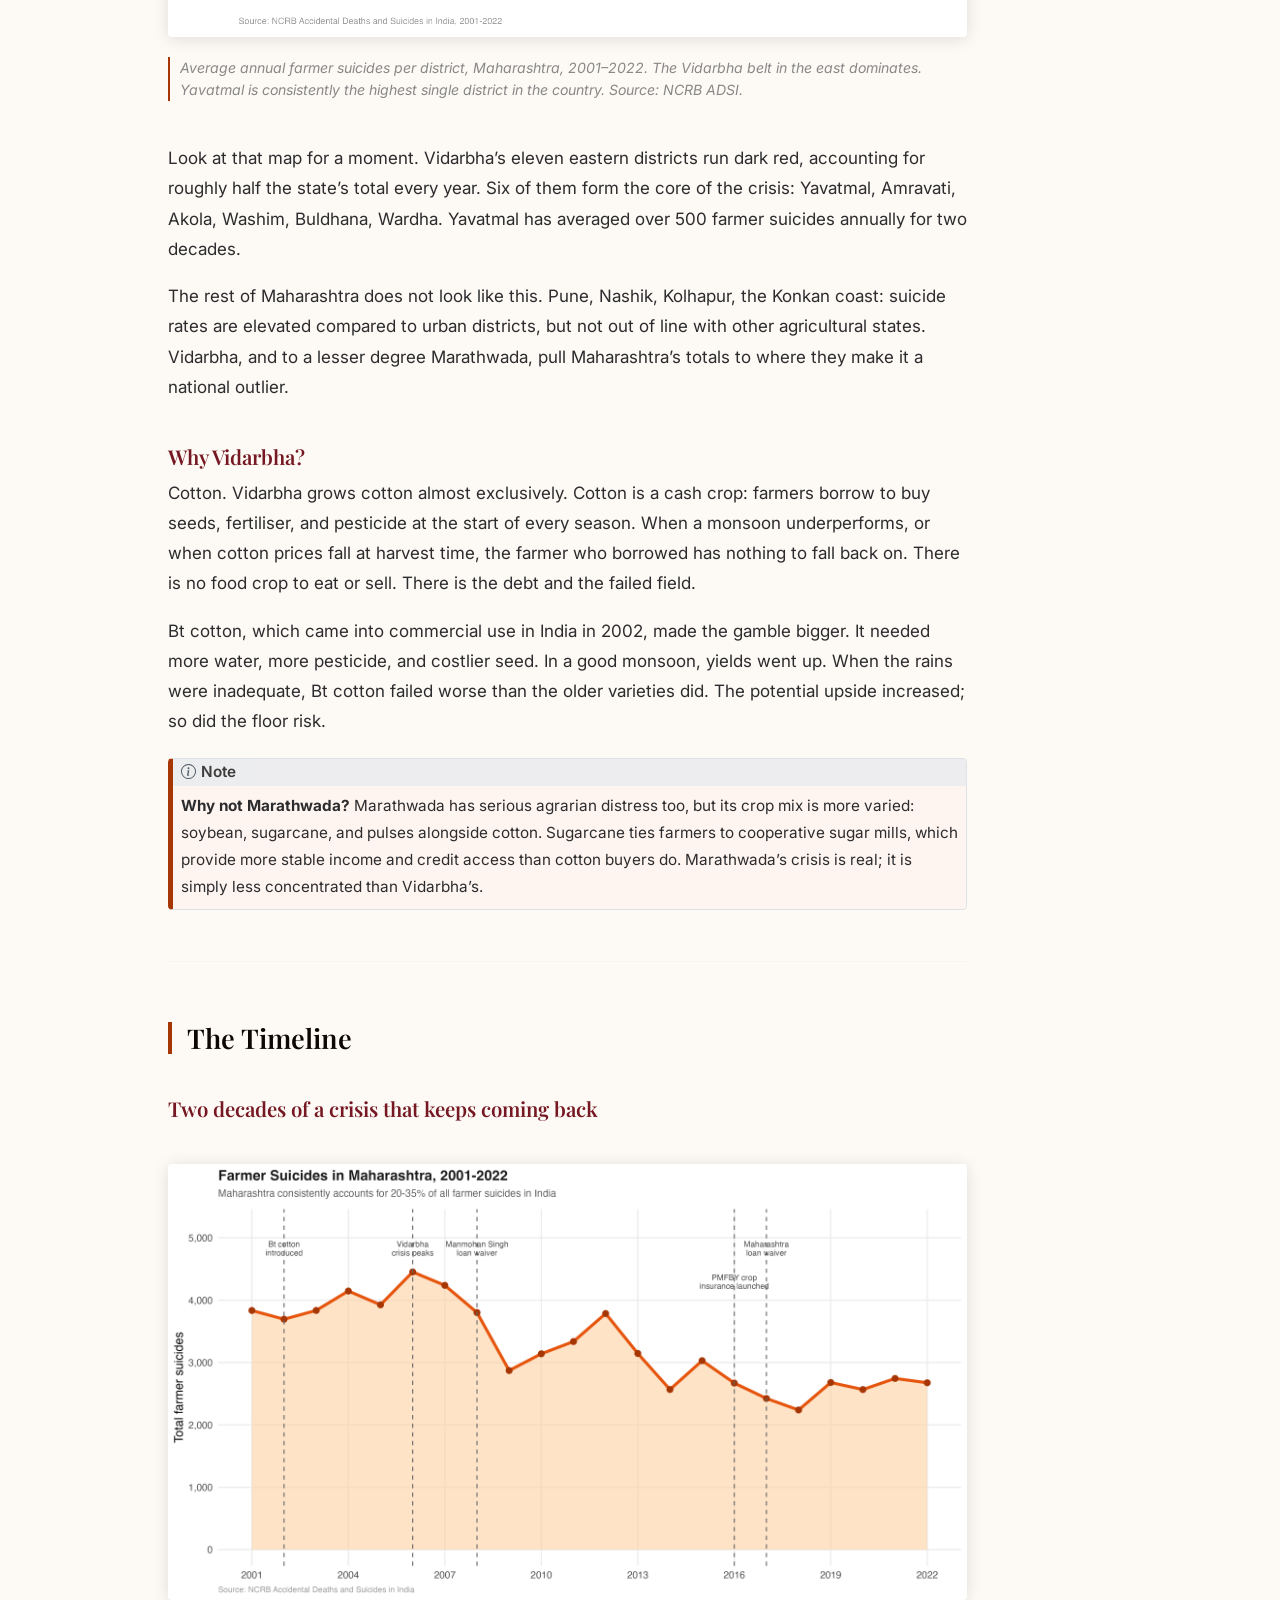
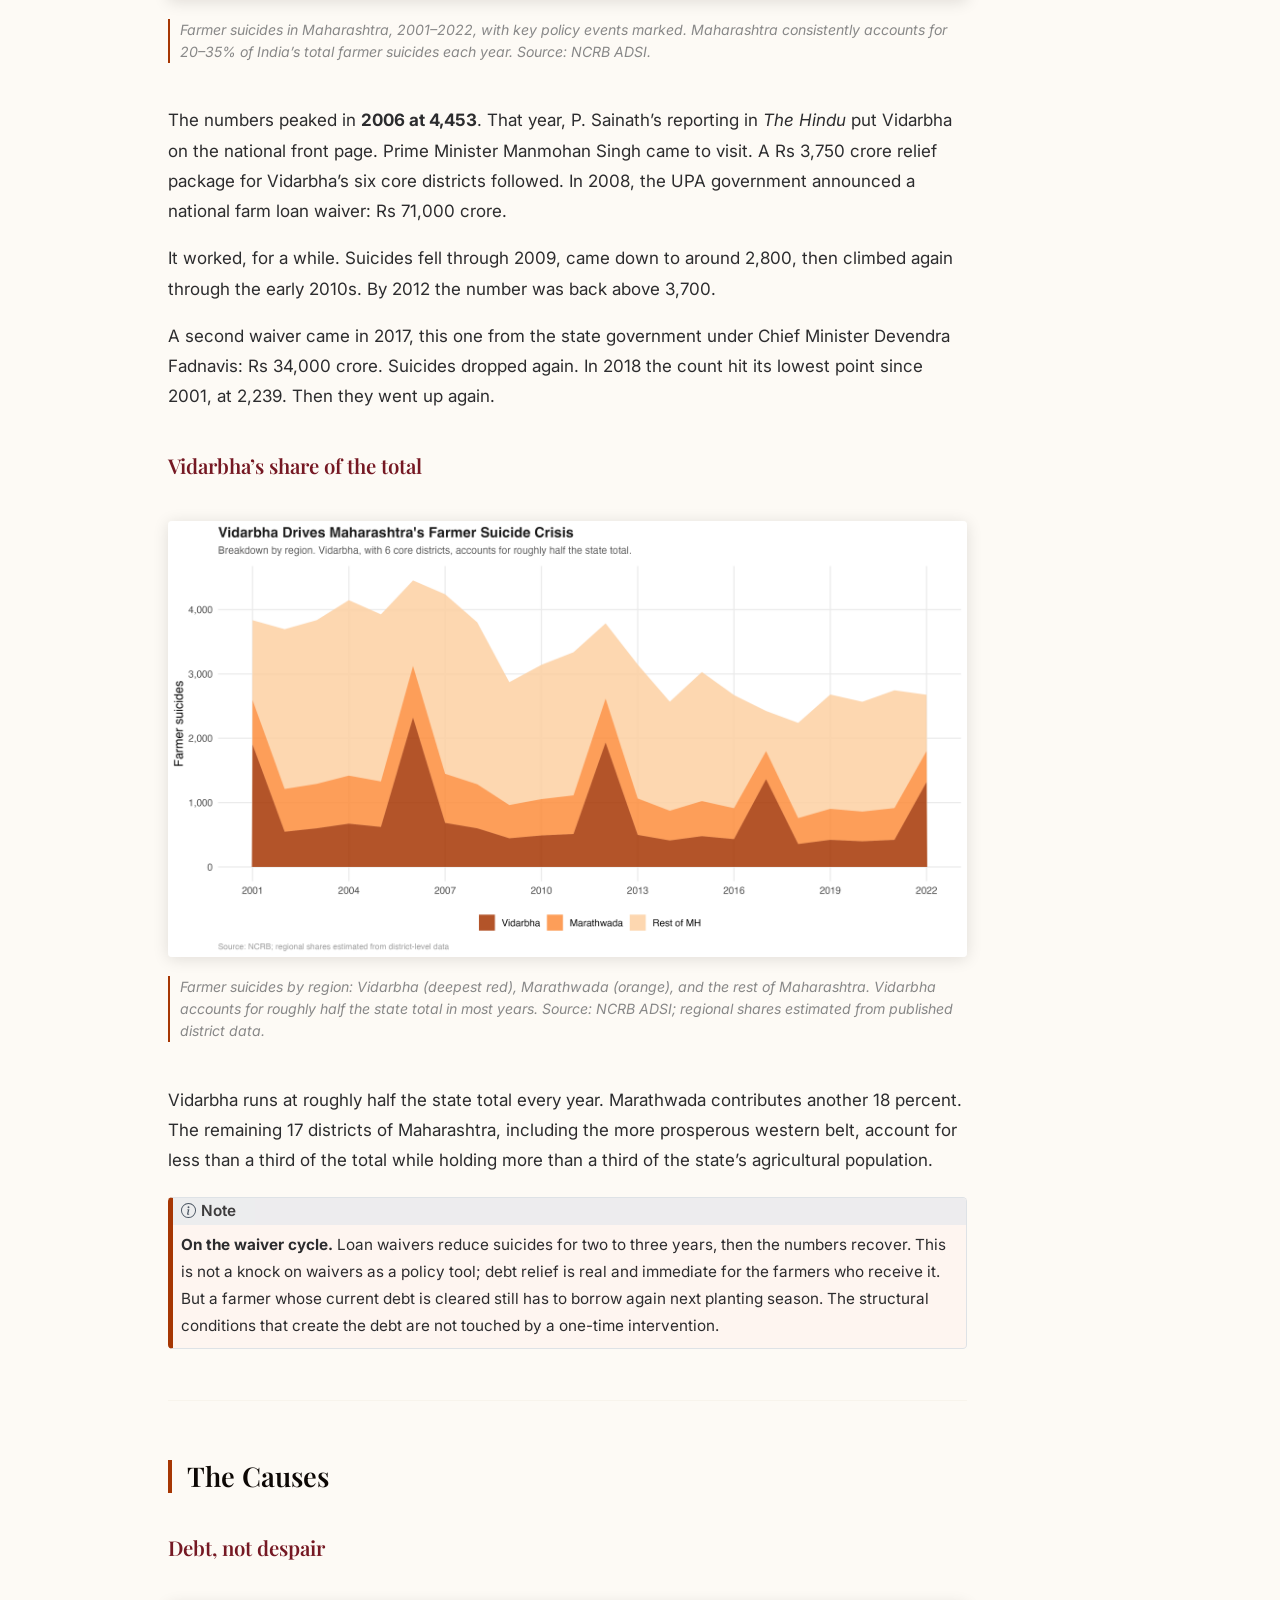
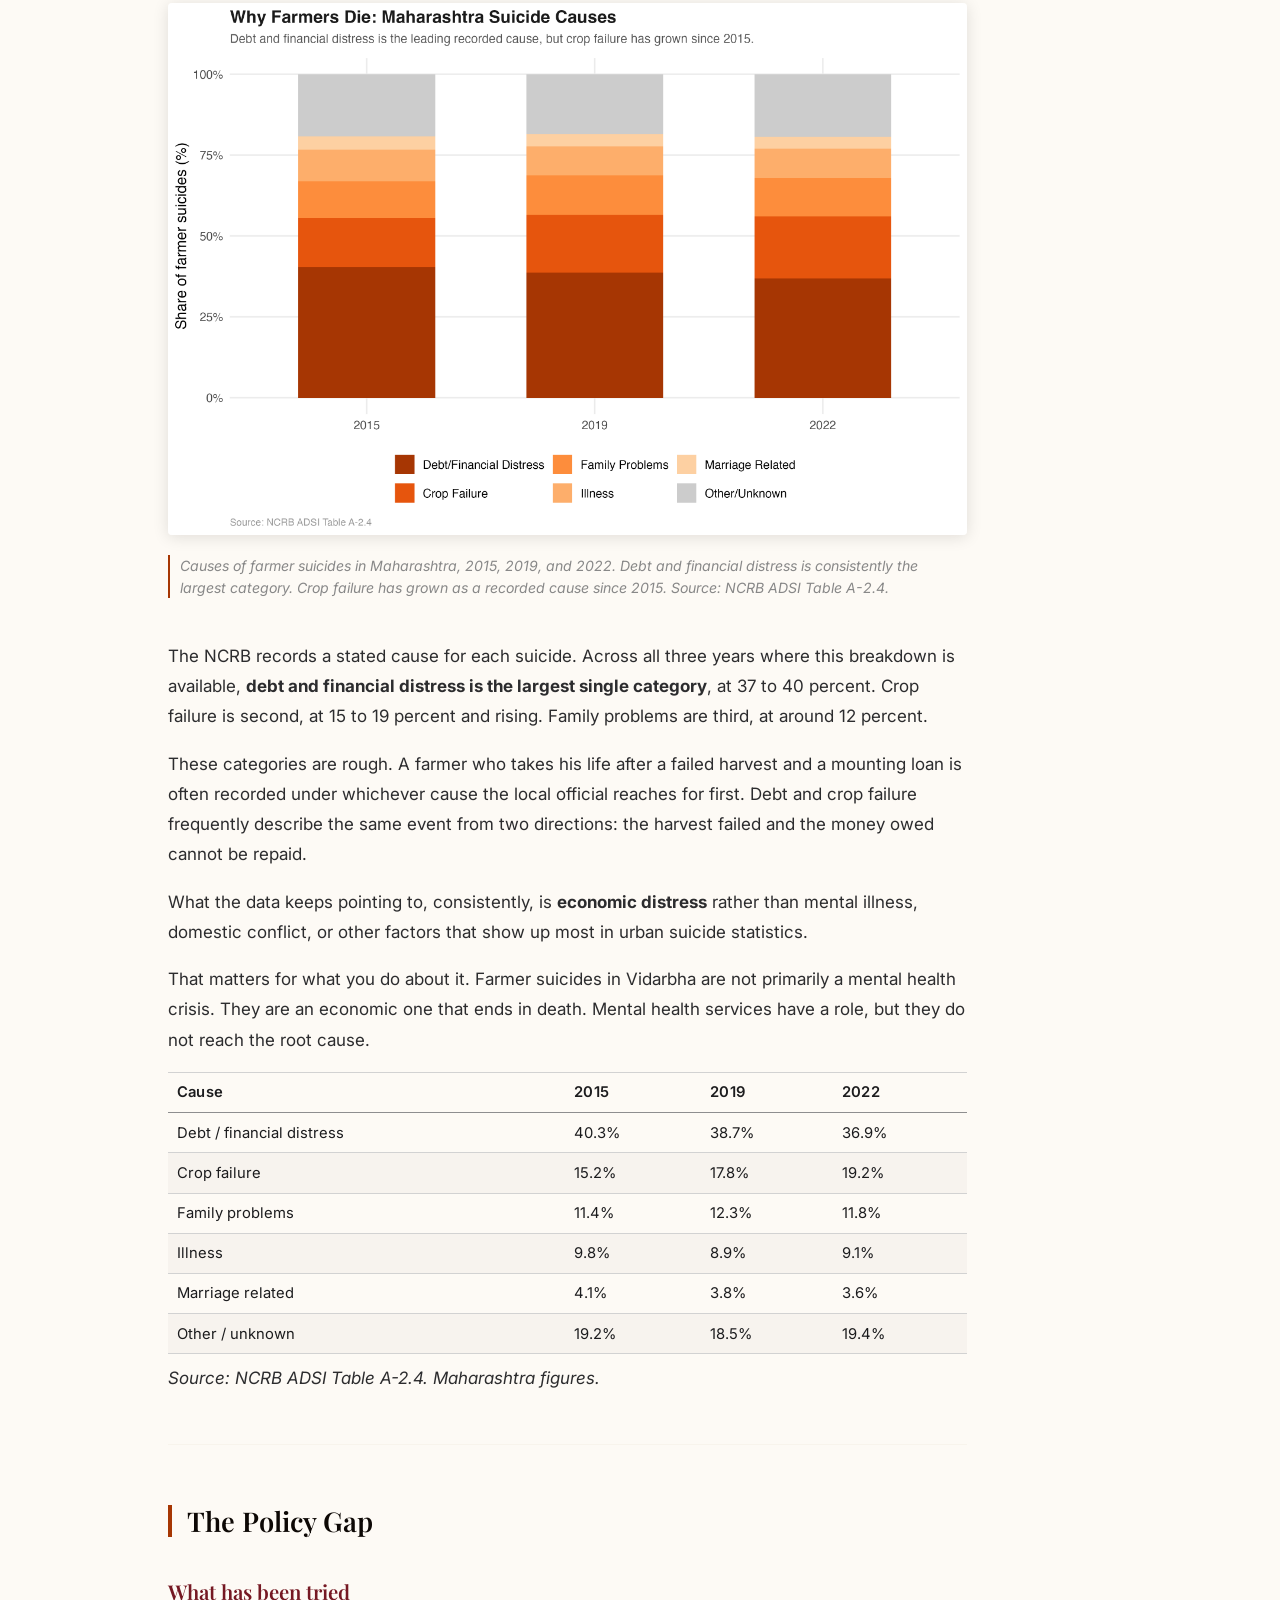
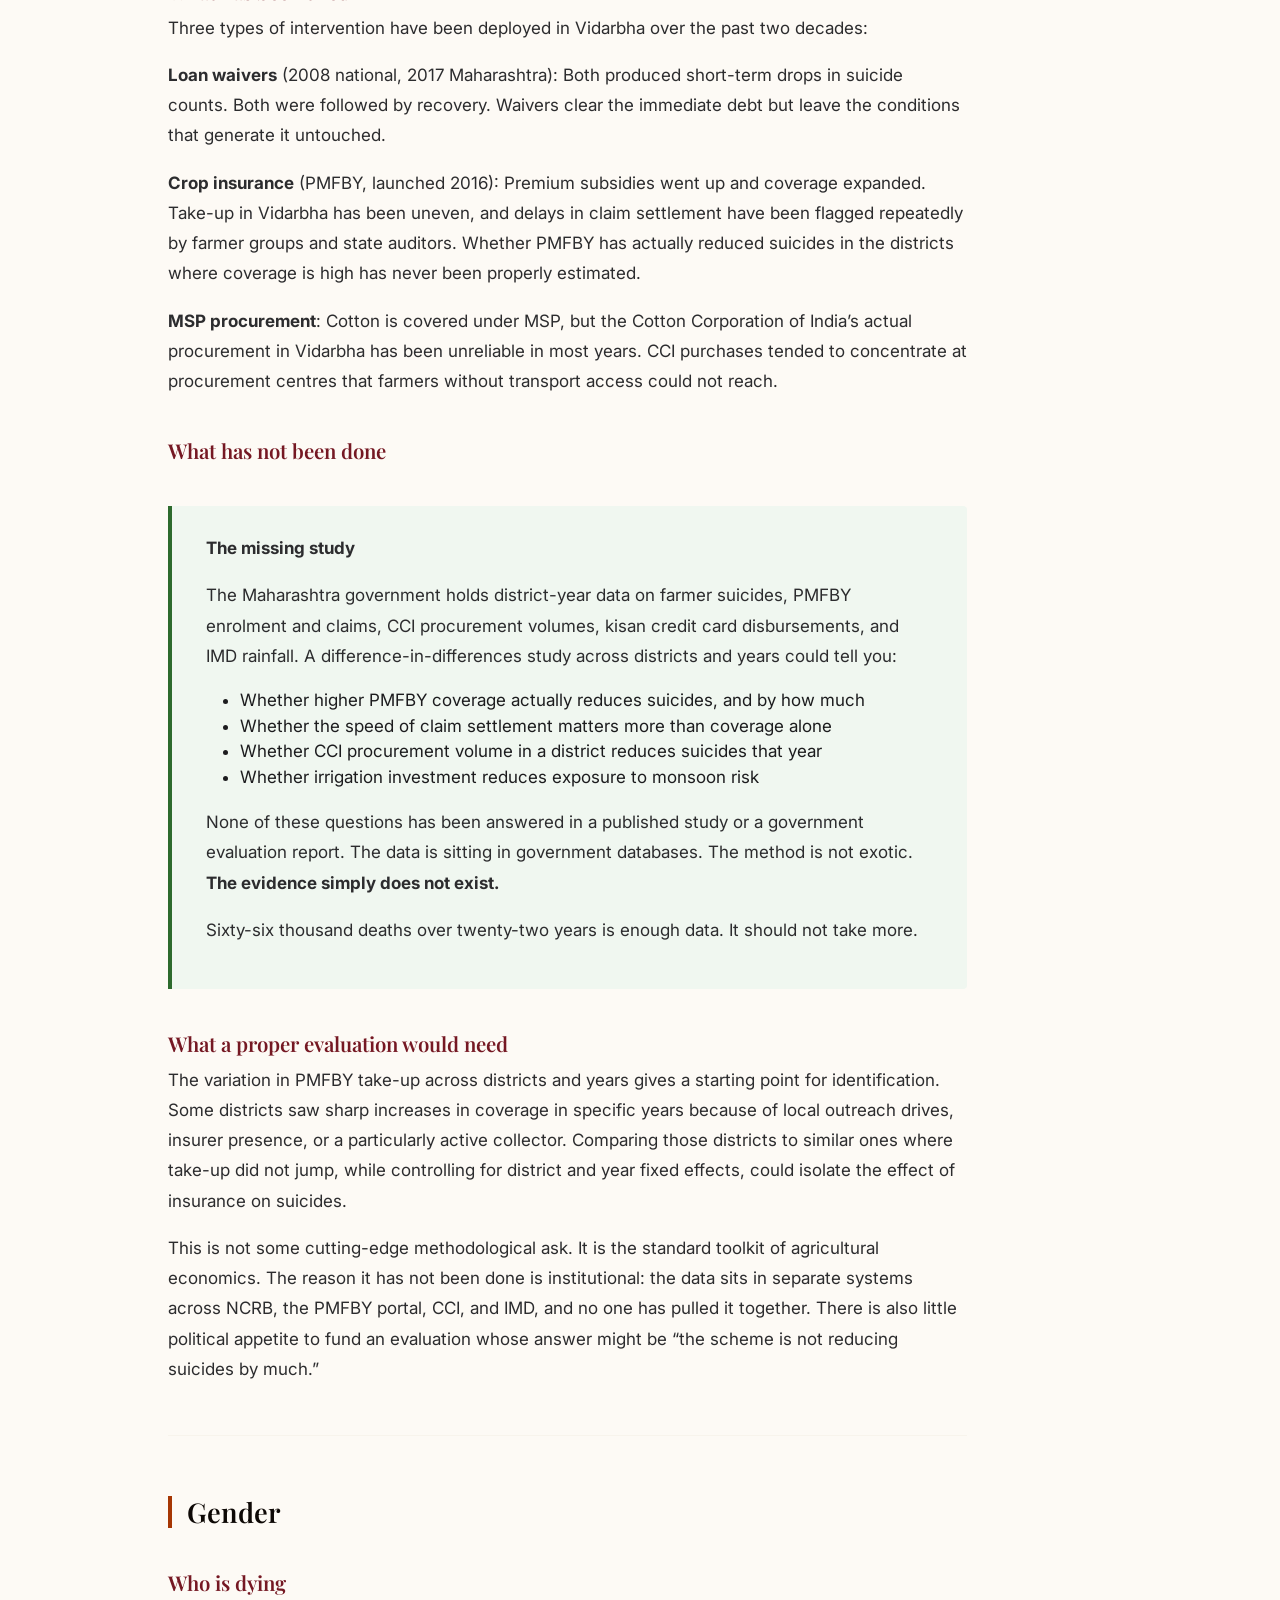
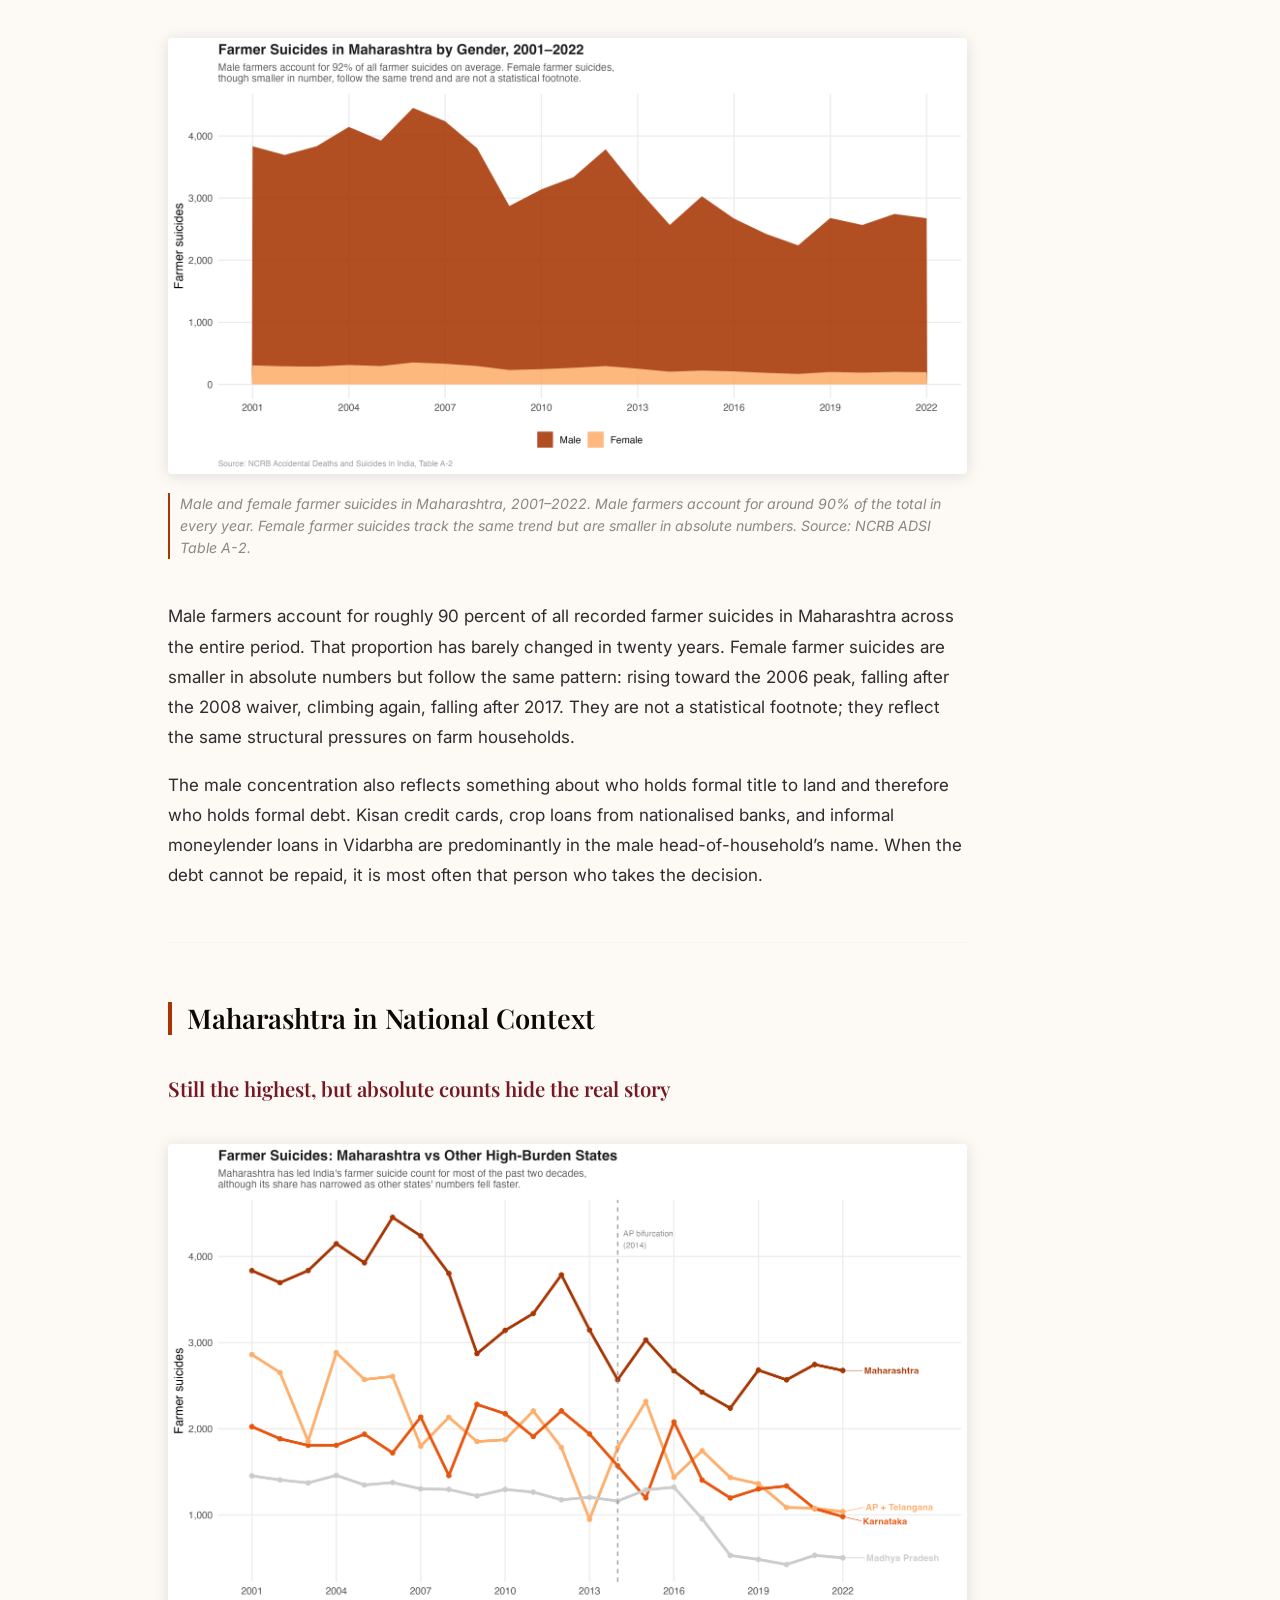
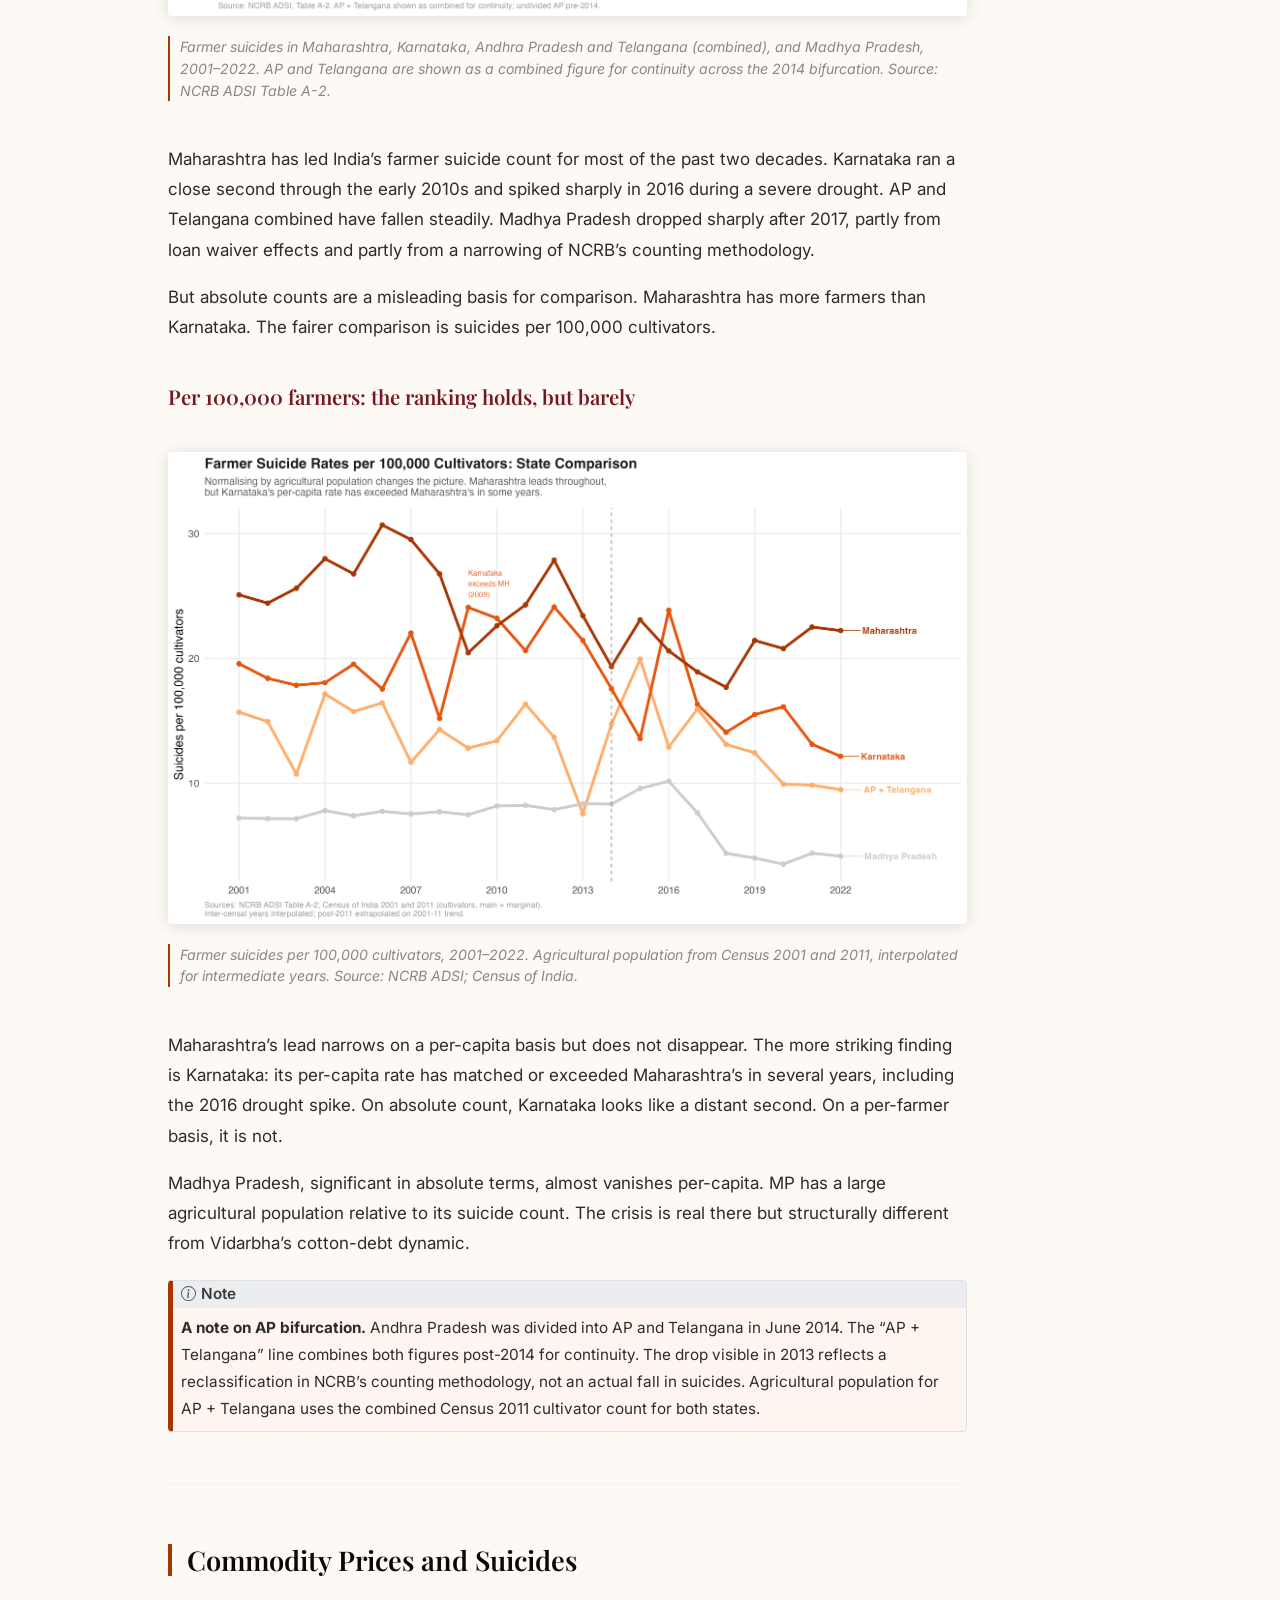
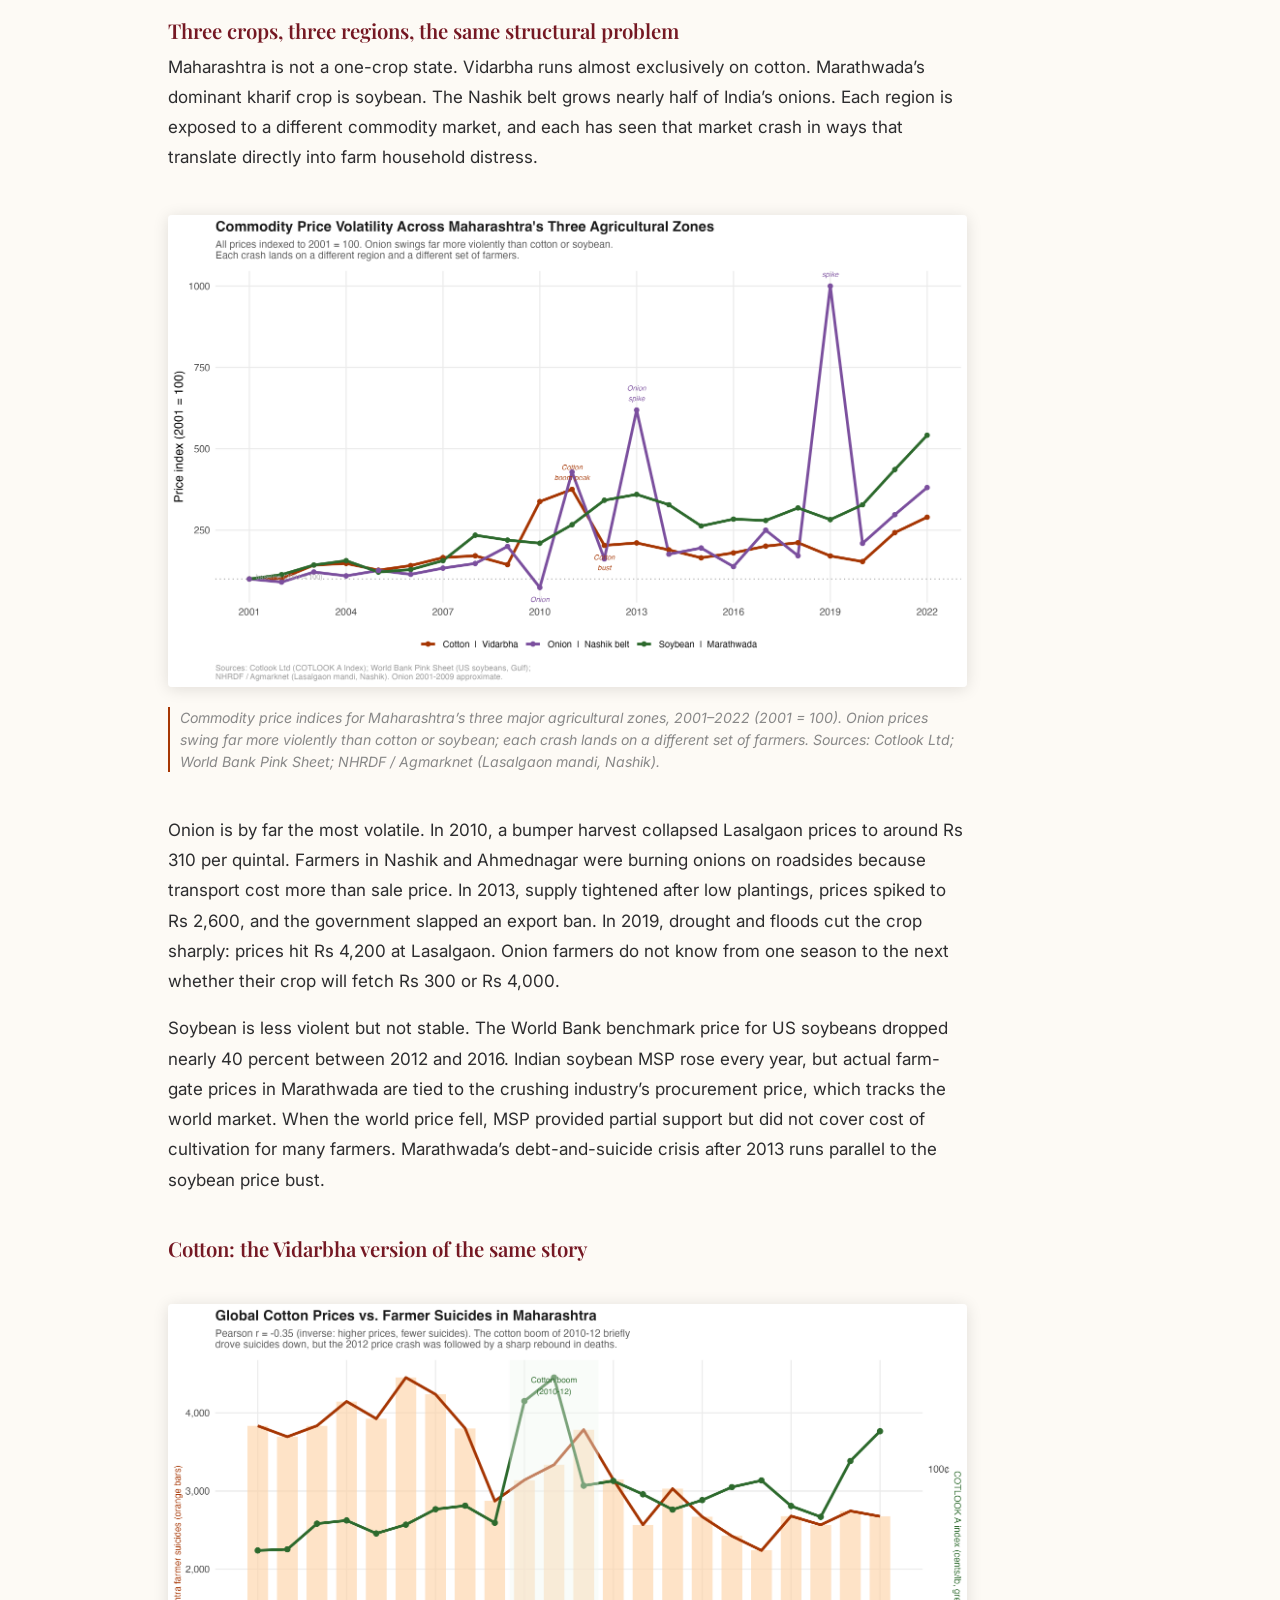
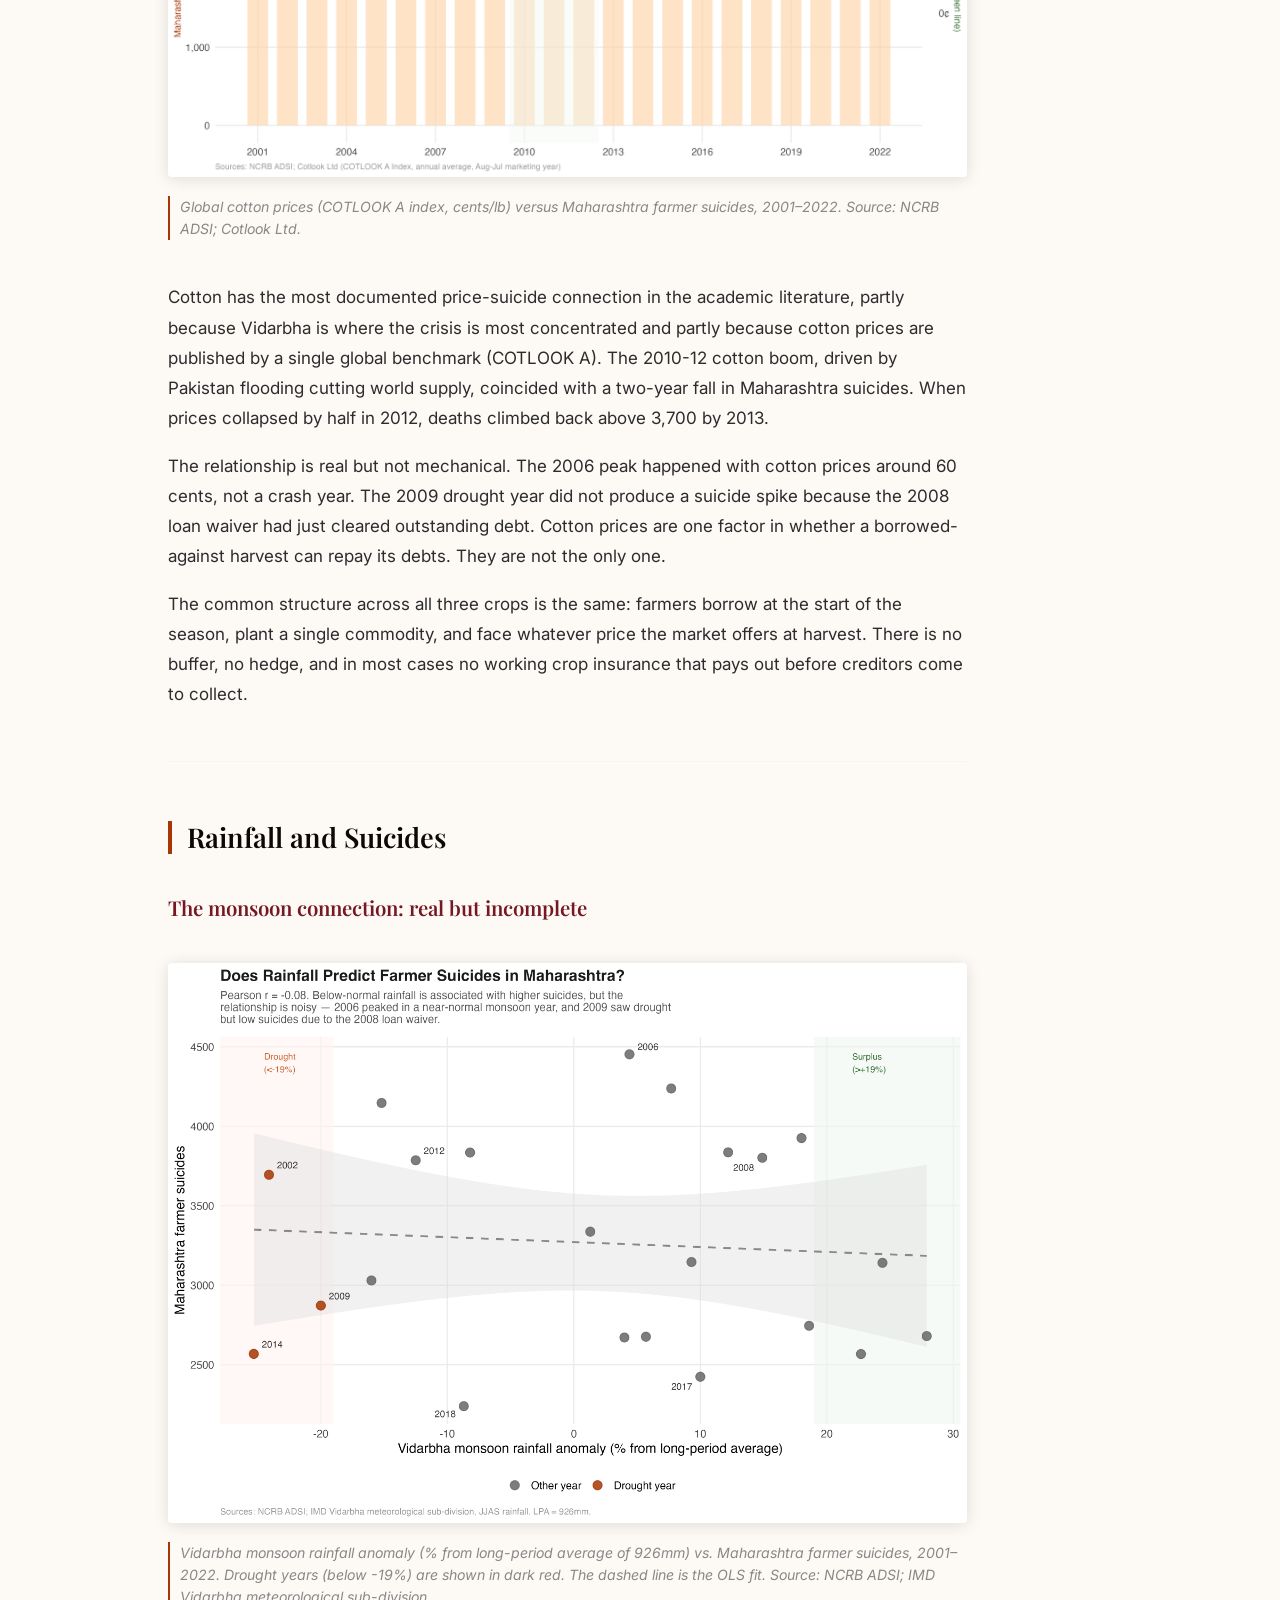
==== commit 964bbcca: "Broaden crop prices section: add soybean and onion alongside cotton - A3_collect.R: add soybean (CAC" ====
--- a/docs/index.html
+++ b/docs/index.html
@@ -114,7 +114,7 @@
   </li>  
   <li class="nav-item">
     <a class="nav-link" href="./index.html#cotton"> 
-<span class="menu-text">Cotton</span></a>
+<span class="menu-text">Crop Prices</span></a>
   </li>  
   <li class="nav-item">
     <a class="nav-link" href="./index.html#rainfall"> 
@@ -153,7 +153,7 @@
   <li><a href="#policy" id="toc-policy" class="nav-link" data-scroll-target="#policy">The Policy Gap</a></li>
   <li><a href="#gender" id="toc-gender" class="nav-link" data-scroll-target="#gender">Gender</a></li>
   <li><a href="#india" id="toc-india" class="nav-link" data-scroll-target="#india">Maharashtra in National Context</a></li>
-  <li><a href="#cotton" id="toc-cotton" class="nav-link" data-scroll-target="#cotton">Cotton Prices and Suicides</a></li>
+  <li><a href="#cotton" id="toc-cotton" class="nav-link" data-scroll-target="#cotton">Commodity Prices and Suicides</a></li>
   <li><a href="#rainfall" id="toc-rainfall" class="nav-link" data-scroll-target="#rainfall">Rainfall and Suicides</a></li>
   <li><a href="#about" id="toc-about" class="nav-link" data-scroll-target="#about">About</a></li>
   </ul>
@@ -201,7 +201,7 @@
 <p><strong>Four findings from the data</strong></p>
 <ol type="1">
 <li><p><strong>This is not a Maharashtra crisis. It is a Vidarbha crisis.</strong> Vidarbha’s eleven eastern districts account for roughly half the state’s total in most years. Six of them (Yavatmal, Amravati, Akola, Washim, Buldhana, Wardha) drive the bulk of those numbers. Yavatmal alone regularly records more farmer suicides than most Indian states.</p></li>
-<li><p><strong>Cotton monoculture is the structural driver.</strong> Vidarbha grows cotton almost exclusively. It is a cash crop that requires borrowed capital every season with no food-crop fallback. When monsoons fail or prices drop, the farmer who borrowed has no hedge.</p></li>
+<li><p><strong>Commodity dependence is the structural driver.</strong> Vidarbha grows cotton almost exclusively; Marathwada depends on soybean; the Nashik belt grows onions. Each is a cash crop requiring borrowed capital every season with no food-crop fallback. When monsoons fail or prices drop, the farmer who borrowed has no hedge. The crop changes by region; the trap does not.</p></li>
 <li><p><strong>Loan waivers work, but only for two to three years.</strong> The 2008 UPA waiver and the 2017 Maharashtra waiver both cut suicide counts. Both were followed by recovery to pre-waiver levels. Clearing debt does not change the conditions that create it.</p></li>
 <li><p><strong>The evidence base for what works is surprisingly thin.</strong> India has not published a credible estimate of whether crop insurance (PMFBY), MSP procurement, or irrigation investment actually reduces suicides. The data to answer these questions exists. The analysis has not been done.</p></li>
 </ol>
@@ -479,18 +479,30 @@
 </section>
 </section>
 <section id="cotton" class="level2">
-<h2 class="anchored" data-anchor-id="cotton">Cotton Prices and Suicides</h2>
-<section id="when-the-price-collapses-the-deaths-follow" class="level3">
-<h3 class="anchored" data-anchor-id="when-the-price-collapses-the-deaths-follow">When the price collapses, the deaths follow</h3>
+<h2 class="anchored" data-anchor-id="cotton">Commodity Prices and Suicides</h2>
+<section id="three-crops-three-regions-the-same-structural-problem" class="level3">
+<h3 class="anchored" data-anchor-id="three-crops-three-regions-the-same-structural-problem">Three crops, three regions, the same structural problem</h3>
+<p>Maharashtra is not a one-crop state. Vidarbha runs almost exclusively on cotton. Marathwada’s dominant kharif crop is soybean. The Nashik belt grows nearly half of India’s onions. Each region is exposed to a different commodity market, and each has seen that market crash in ways that translate directly into farm household distress.</p>
+<div class="quarto-figure quarto-figure-center">
+<figure class="figure">
+<p><img src="output/figures/fig_crop_prices.png" class="img-fluid figure-img" style="width:100.0%"></p>
+<figcaption>Commodity price indices for Maharashtra’s three major agricultural zones, 2001–2022 (2001 = 100). Onion prices swing far more violently than cotton or soybean; each crash lands on a different set of farmers. Sources: Cotlook Ltd; World Bank Pink Sheet; NHRDF / Agmarknet (Lasalgaon mandi, Nashik).</figcaption>
+</figure>
+</div>
+<p>Onion is by far the most volatile. In 2010, a bumper harvest collapsed Lasalgaon prices to around Rs 310 per quintal. Farmers in Nashik and Ahmednagar were burning onions on roadsides because transport cost more than sale price. In 2013, supply tightened after low plantings, prices spiked to Rs 2,600, and the government slapped an export ban. In 2019, drought and floods cut the crop sharply: prices hit Rs 4,200 at Lasalgaon. Onion farmers do not know from one season to the next whether their crop will fetch Rs 300 or Rs 4,000.</p>
+<p>Soybean is less violent but not stable. The World Bank benchmark price for US soybeans dropped nearly 40 percent between 2012 and 2016. Indian soybean MSP rose every year, but actual farm-gate prices in Marathwada are tied to the crushing industry’s procurement price, which tracks the world market. When the world price fell, MSP provided partial support but did not cover cost of cultivation for many farmers. Marathwada’s debt-and-suicide crisis after 2013 runs parallel to the soybean price bust.</p>
+</section>
+<section id="cotton-the-vidarbha-version-of-the-same-story" class="level3">
+<h3 class="anchored" data-anchor-id="cotton-the-vidarbha-version-of-the-same-story">Cotton: the Vidarbha version of the same story</h3>
 <div class="quarto-figure quarto-figure-center">
 <figure class="figure">
 <p><img src="output/figures/fig_cotton_price.png" class="img-fluid figure-img" style="width:100.0%"></p>
-<figcaption>Global cotton prices (COTLOOK A index, cents/lb) versus Maharashtra farmer suicides, 2001–2022. Higher prices are associated with fewer suicides; the 2012 price collapse was followed by a rebound in deaths. Source: NCRB ADSI; Cotlook Ltd.</figcaption>
+<figcaption>Global cotton prices (COTLOOK A index, cents/lb) versus Maharashtra farmer suicides, 2001–2022. Source: NCRB ADSI; Cotlook Ltd.</figcaption>
 </figure>
 </div>
-<p>The cotton price signal is inverse and imperfect: when global prices rise, suicides tend to fall; when prices crash, deaths follow. The clearest episode is 2010 to 2012. Global cotton prices nearly tripled during the 2010-11 season as a supply shock from Pakistan flooding tightened world markets. Maharashtra’s suicide count fell in both years. Then the boom ended. Prices collapsed by nearly half in 2012. By 2013, suicides had climbed back above 3,700.</p>
-<p>This is not a clean relationship. The correlation is real but modest: other factors cut across it. The 2008 loan waiver pulled suicides down even as prices were middling. The 2006 peak happened with prices in the 60 cents range, not a crash year. Cotton prices are one input into a farmer’s calculation about whether the debt can be repaid; they are not the only input.</p>
-<p>What the price chart does show is the exposure embedded in cotton monoculture. Vidarbha farmers have no diversified crop portfolio, so they absorb the full volatility of a single global commodity price. A farmer growing soybean or dal alongside cotton has some buffer. A Vidarbha farmer with nothing but cotton is fully exposed to whatever Cotlook A prints in October when the harvest comes in.</p>
+<p>Cotton has the most documented price-suicide connection in the academic literature, partly because Vidarbha is where the crisis is most concentrated and partly because cotton prices are published by a single global benchmark (COTLOOK A). The 2010-12 cotton boom, driven by Pakistan flooding cutting world supply, coincided with a two-year fall in Maharashtra suicides. When prices collapsed by half in 2012, deaths climbed back above 3,700 by 2013.</p>
+<p>The relationship is real but not mechanical. The 2006 peak happened with cotton prices around 60 cents, not a crash year. The 2009 drought year did not produce a suicide spike because the 2008 loan waiver had just cleared outstanding debt. Cotton prices are one factor in whether a borrowed-against harvest can repay its debts. They are not the only one.</p>
+<p>The common structure across all three crops is the same: farmers borrow at the start of the season, plant a single commodity, and face whatever price the market offers at harvest. There is no buffer, no hedge, and in most cases no working crop insurance that pays out before creditors come to collect.</p>
 <hr>
 </section>
 </section>
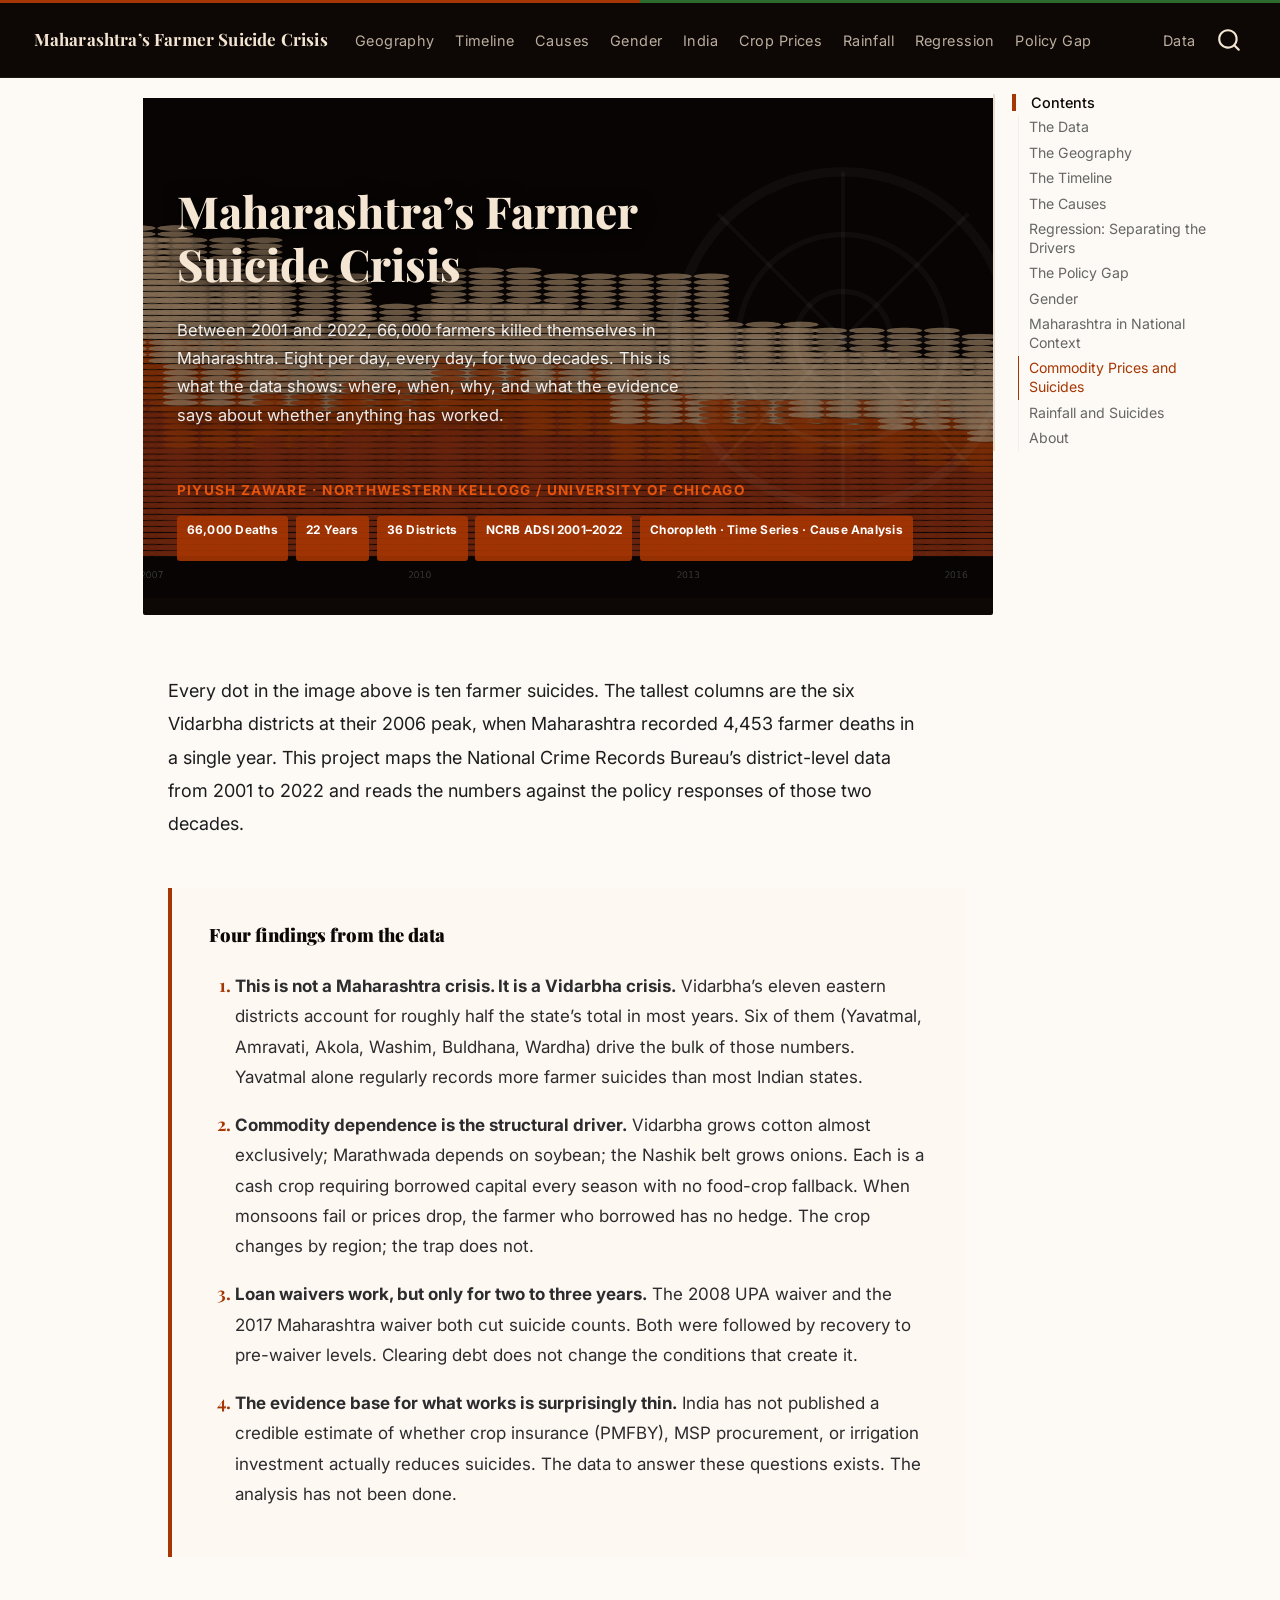
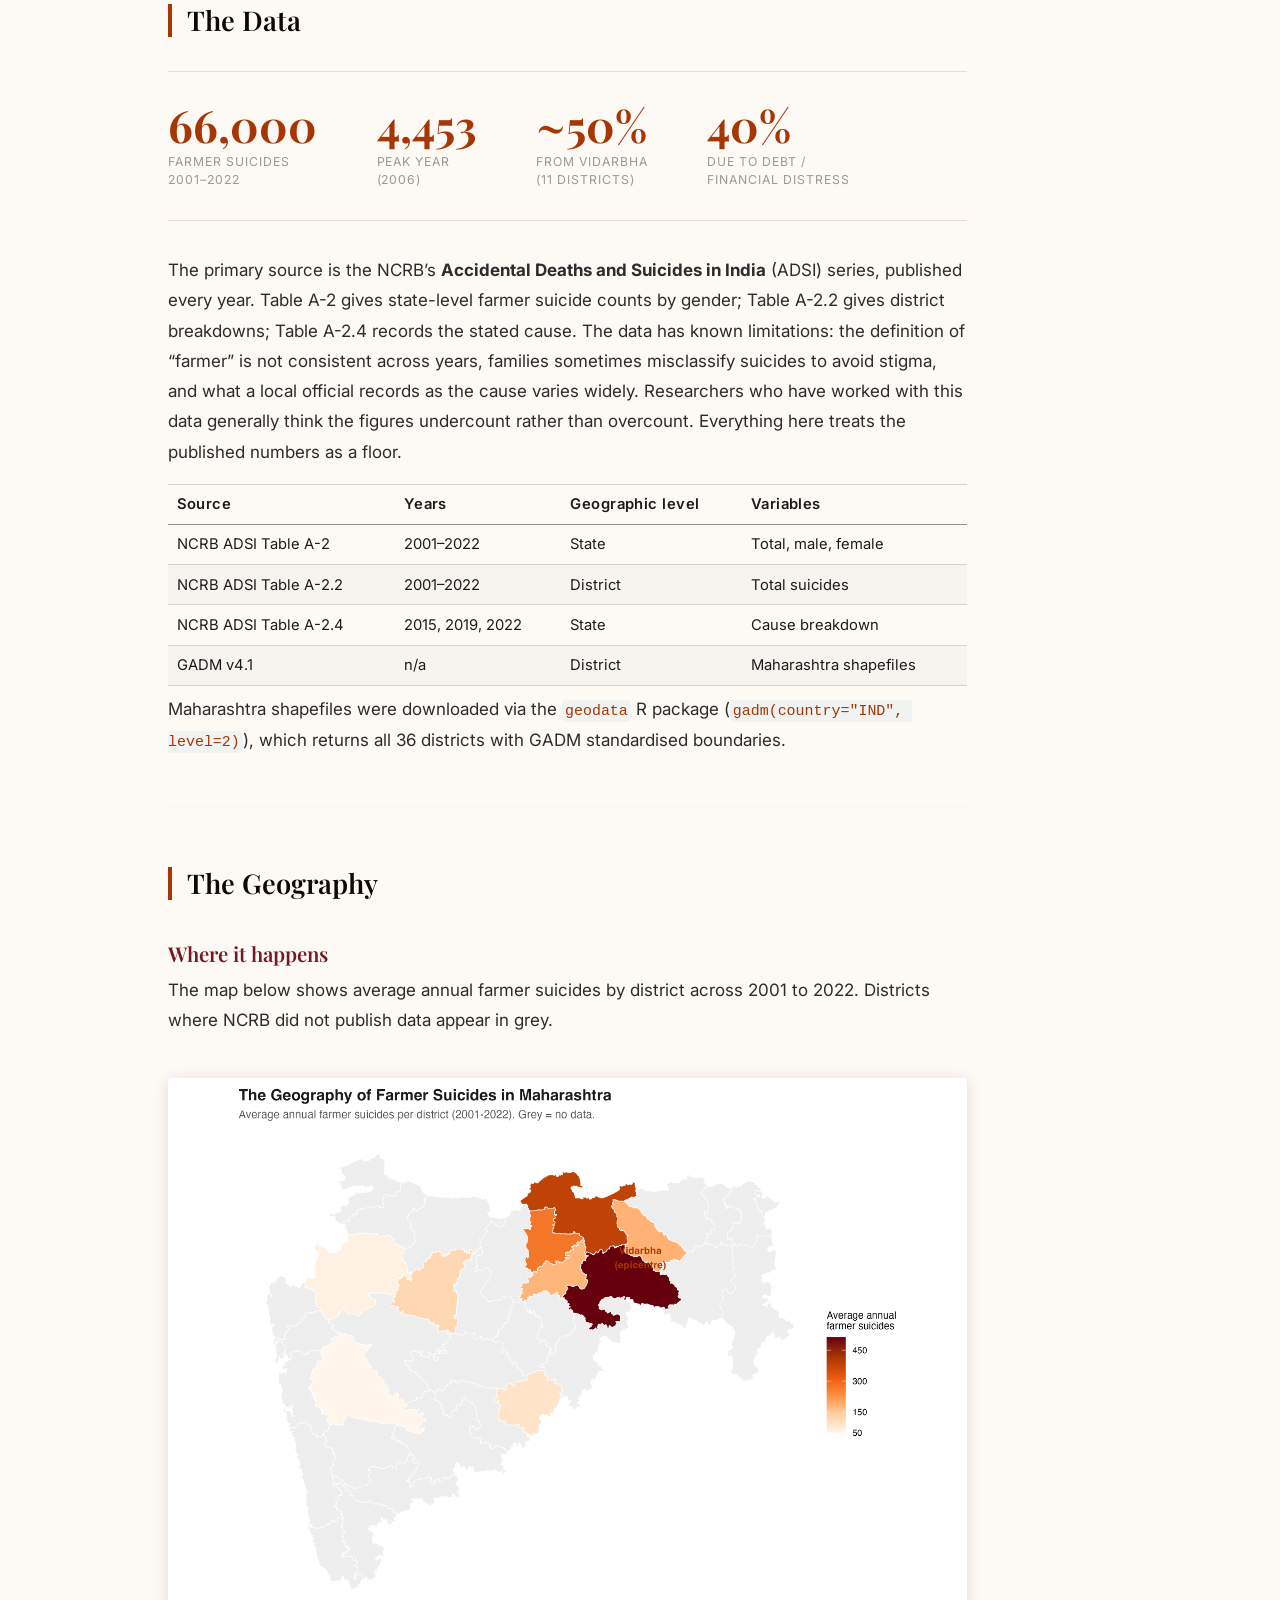
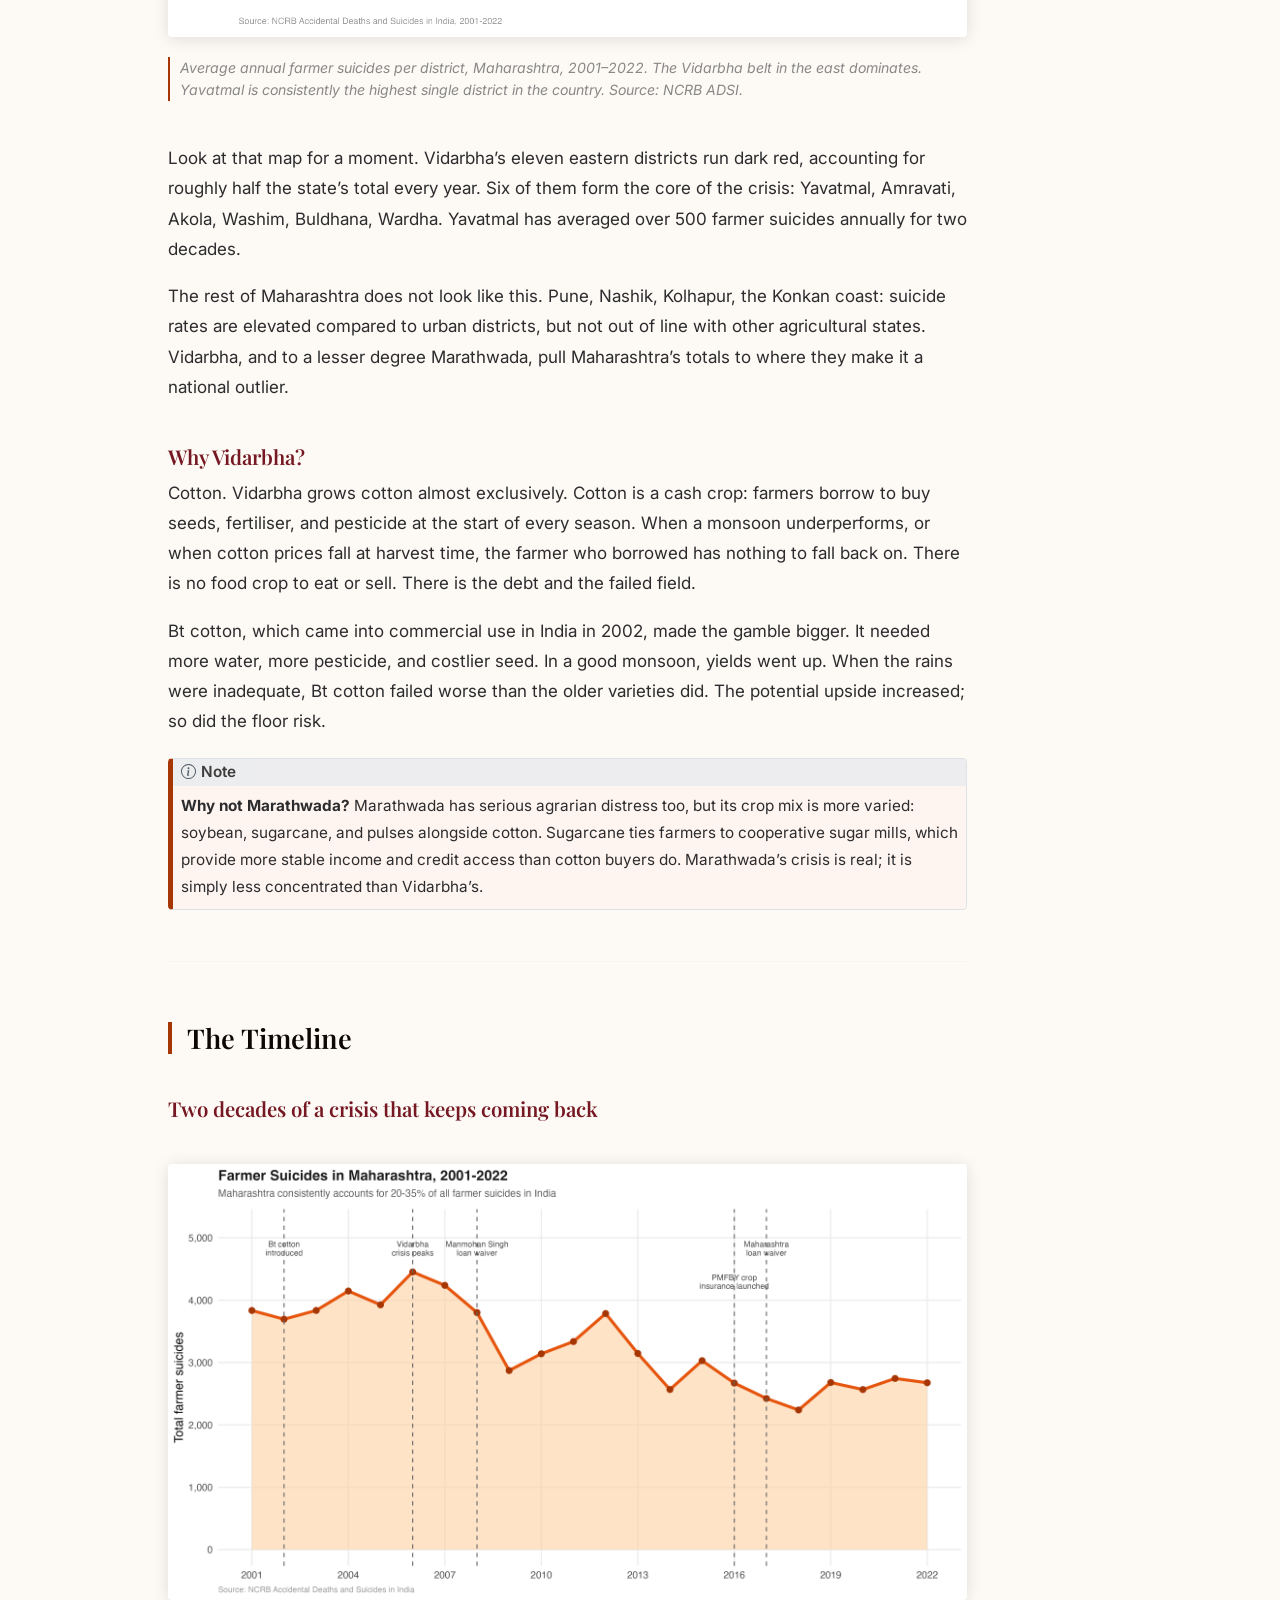
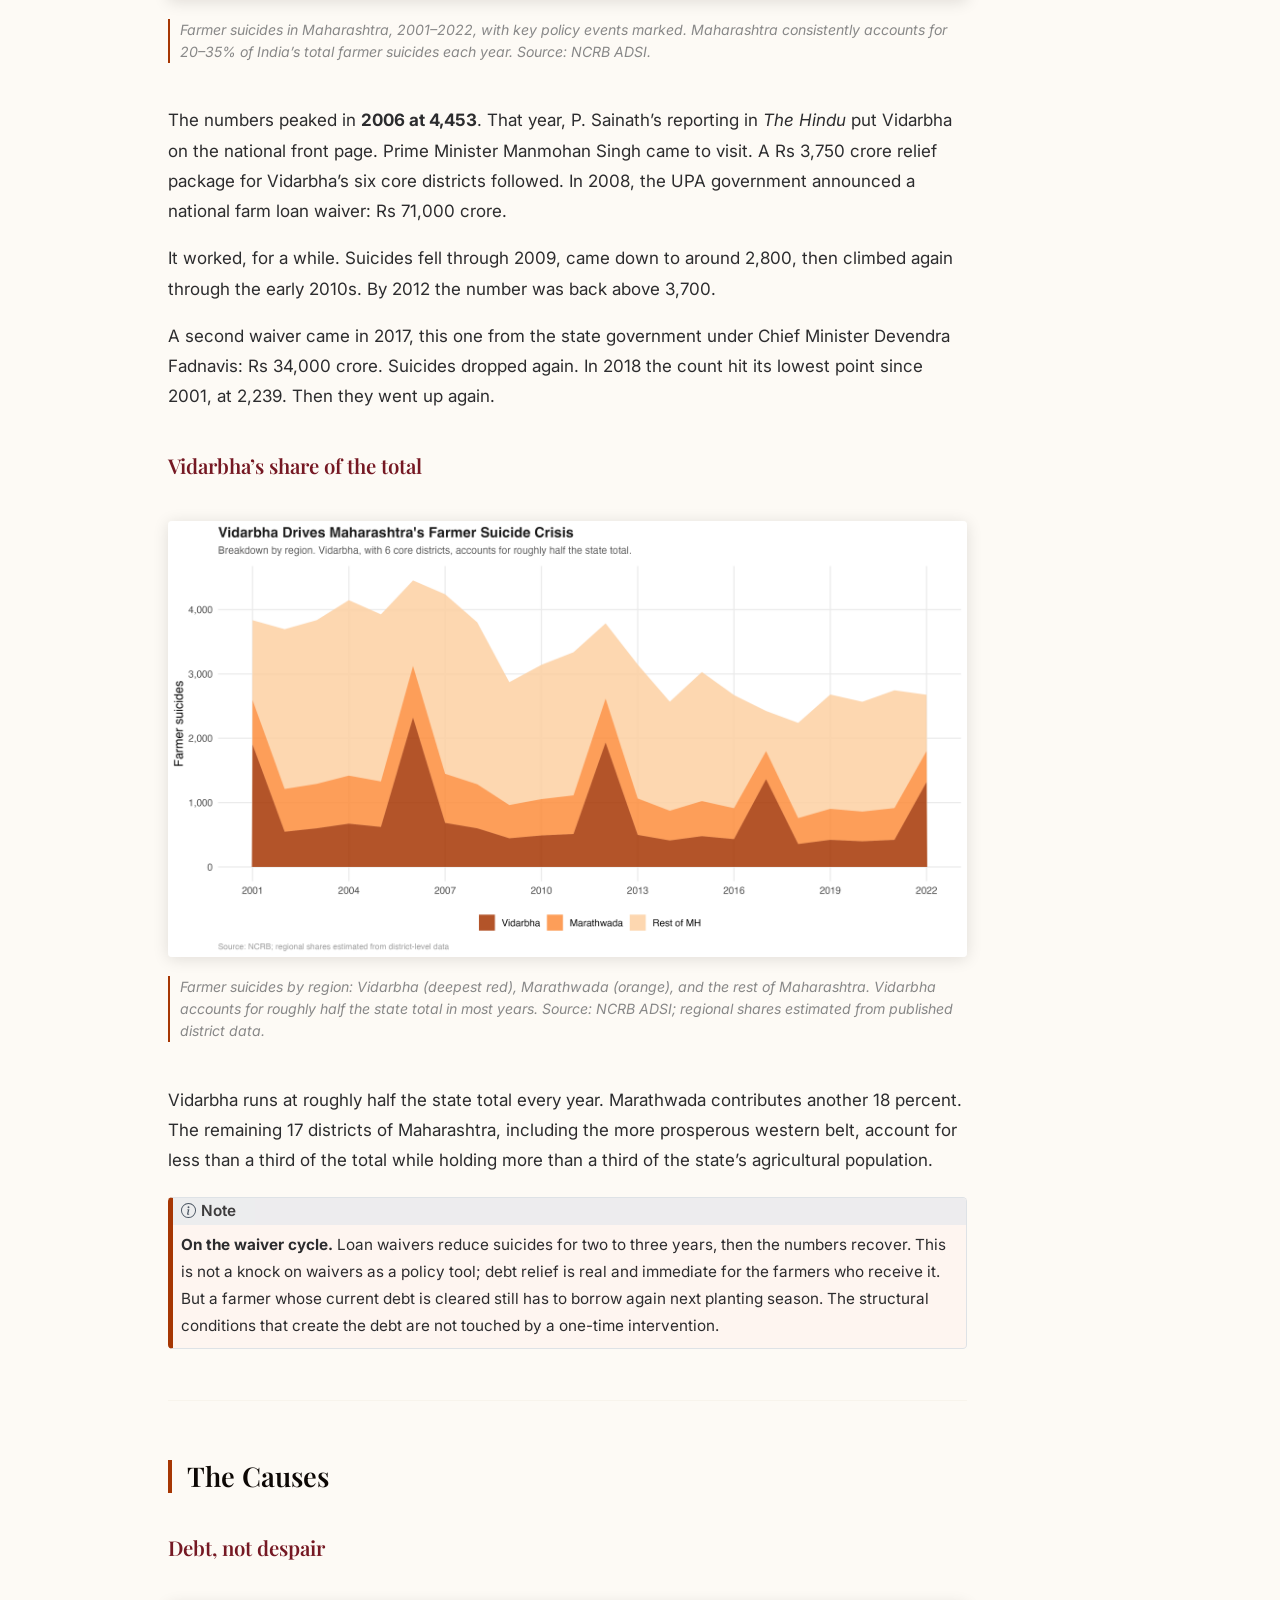
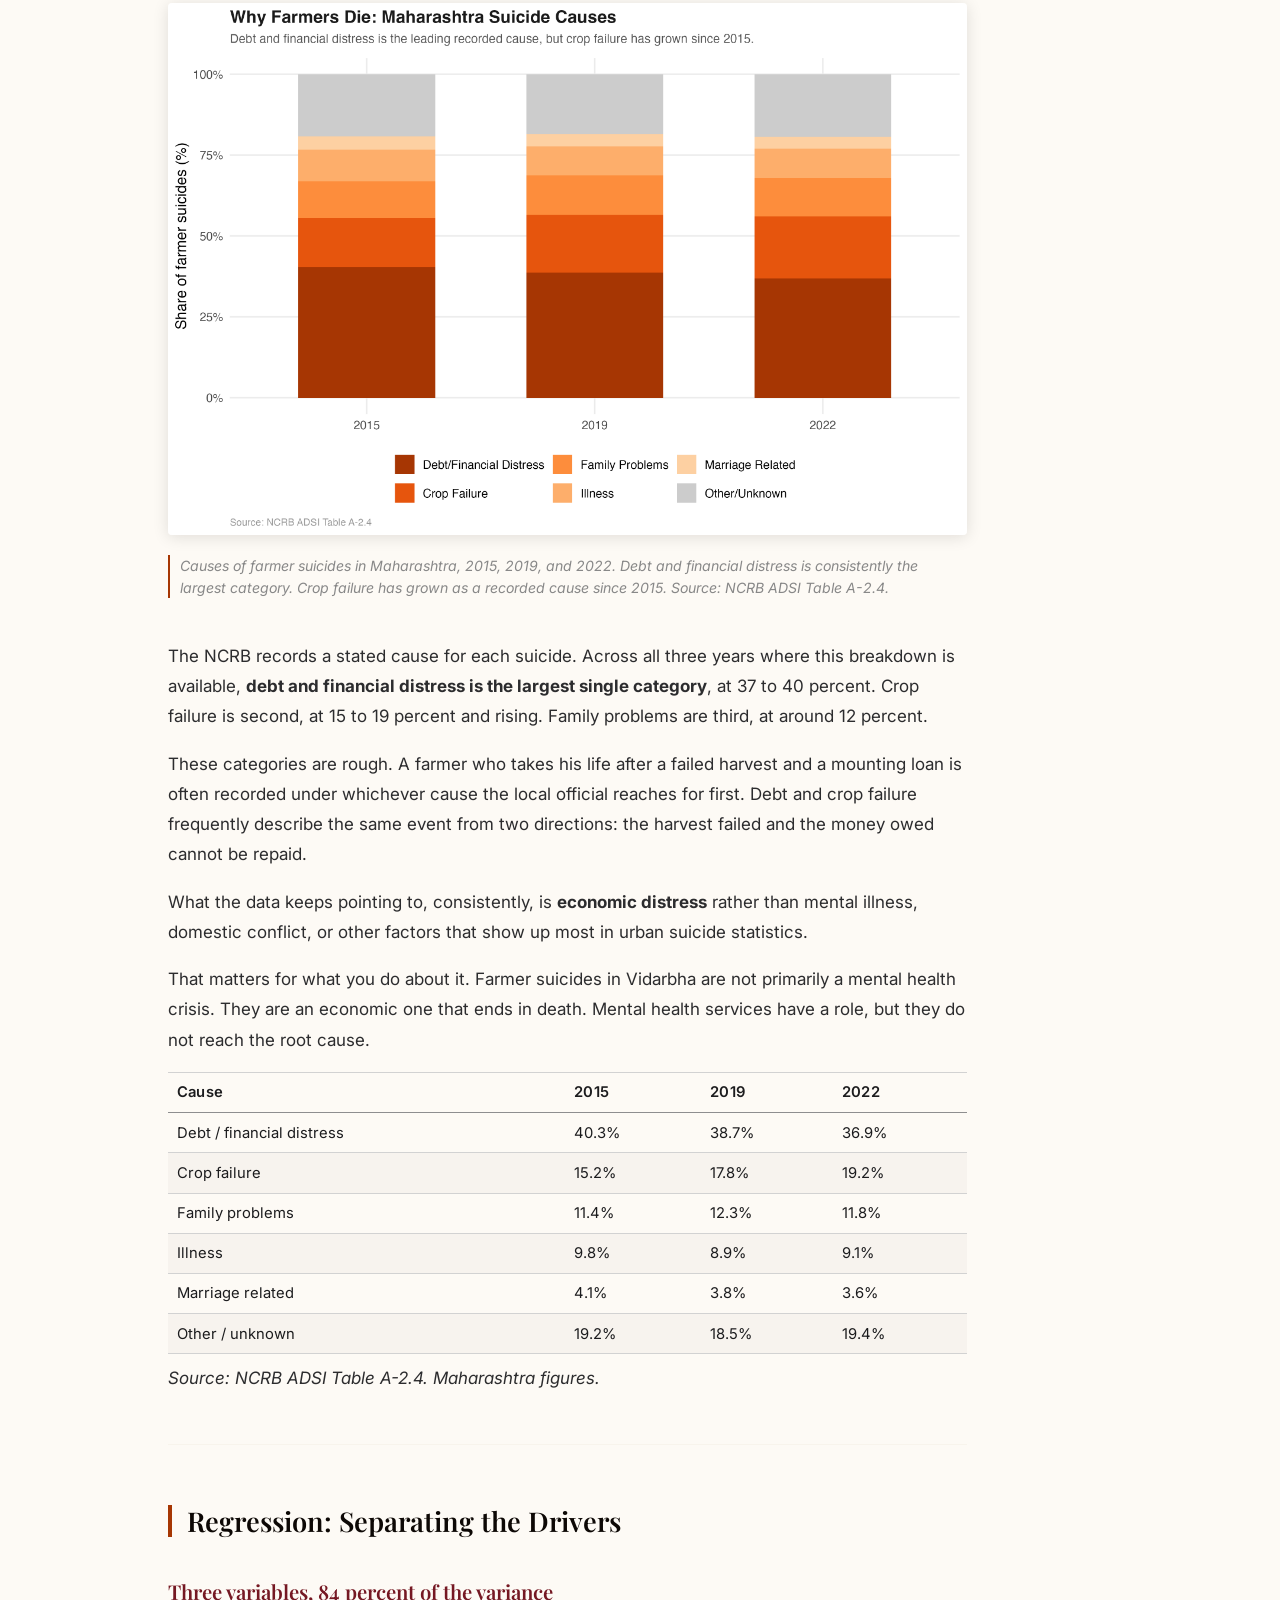
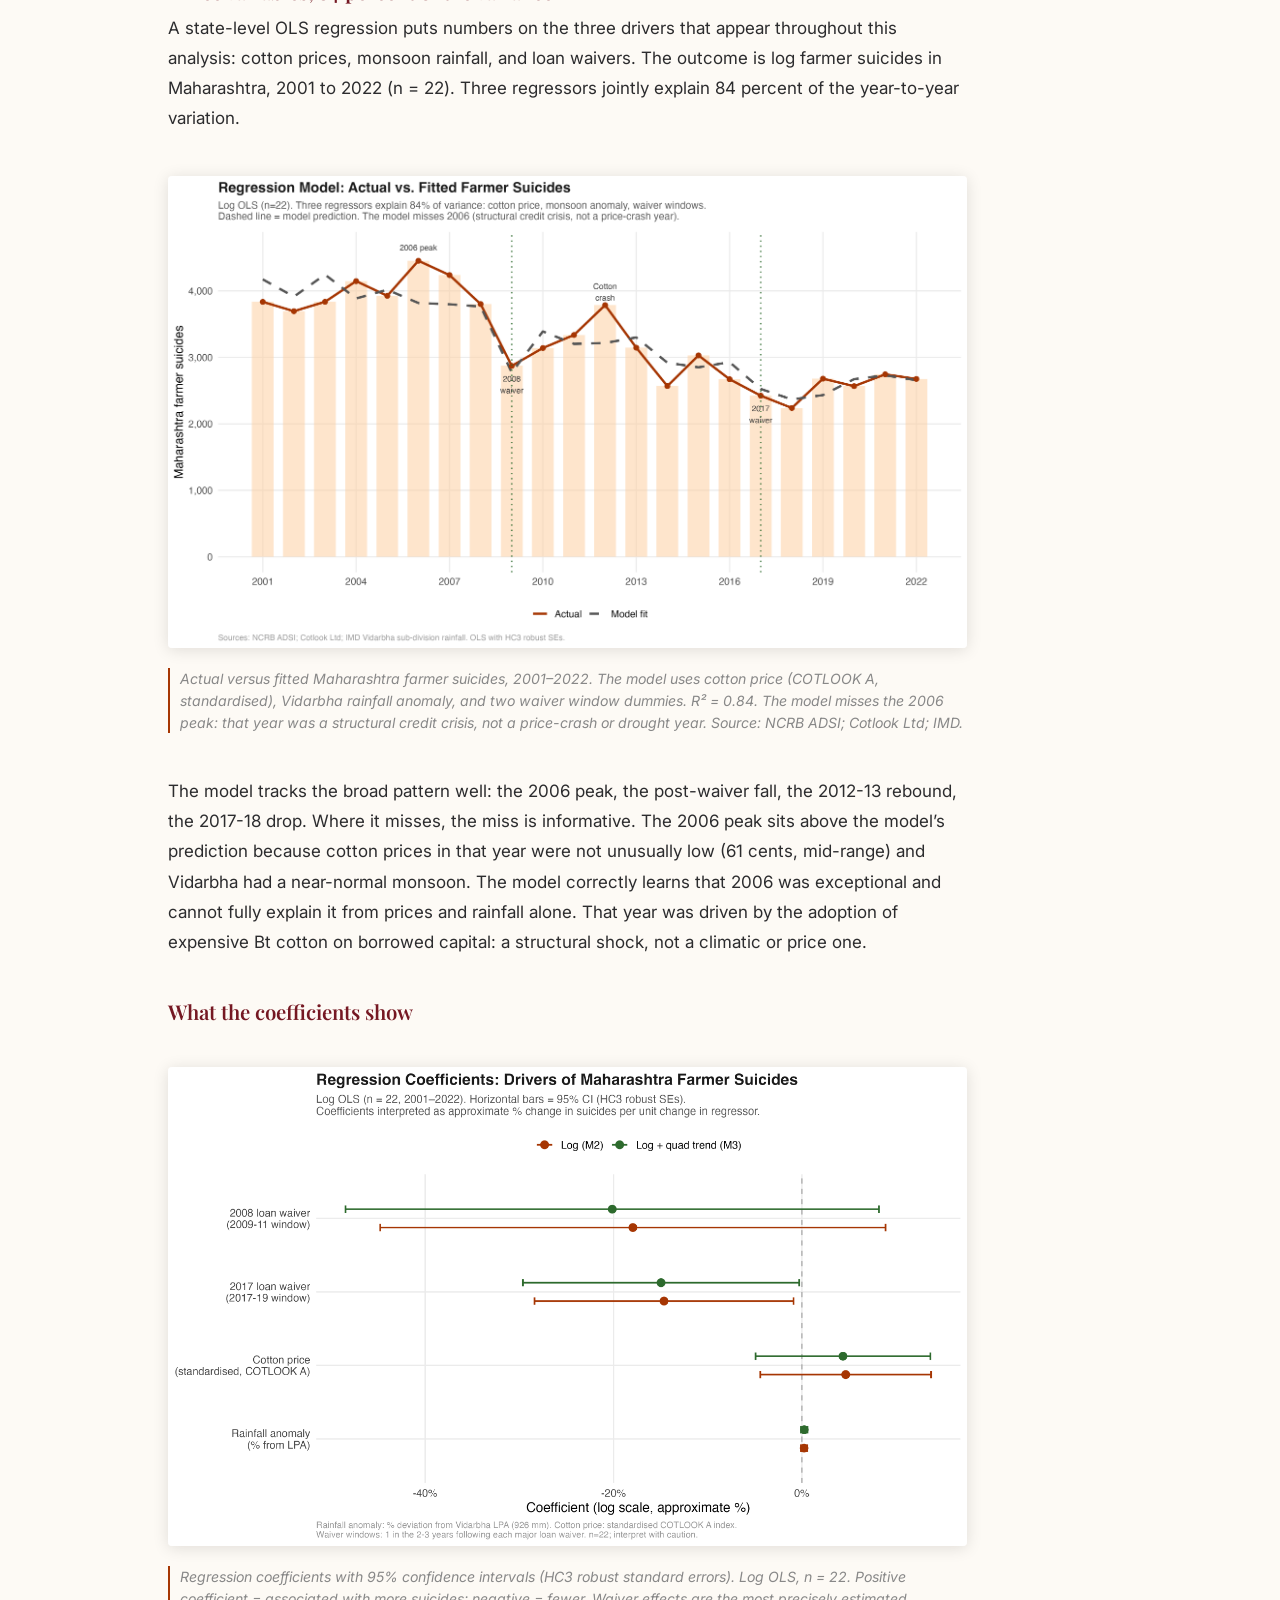
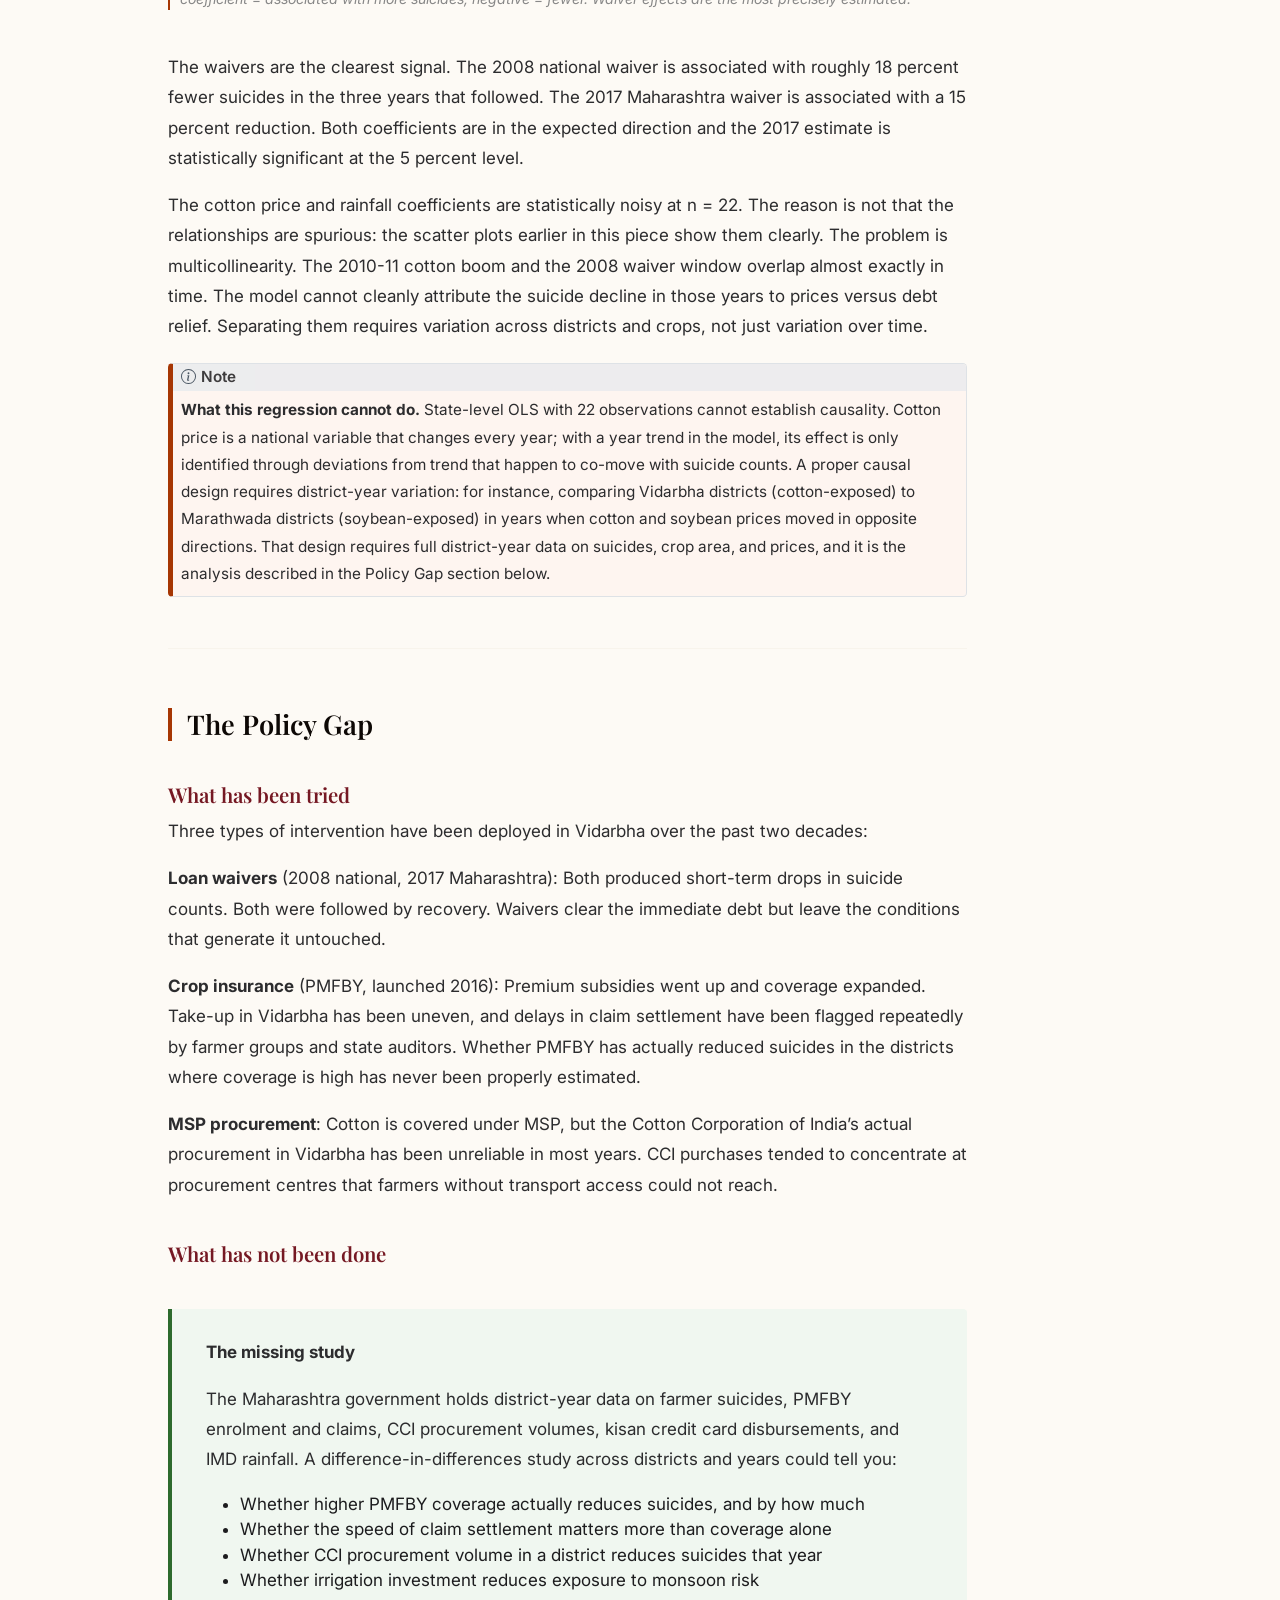
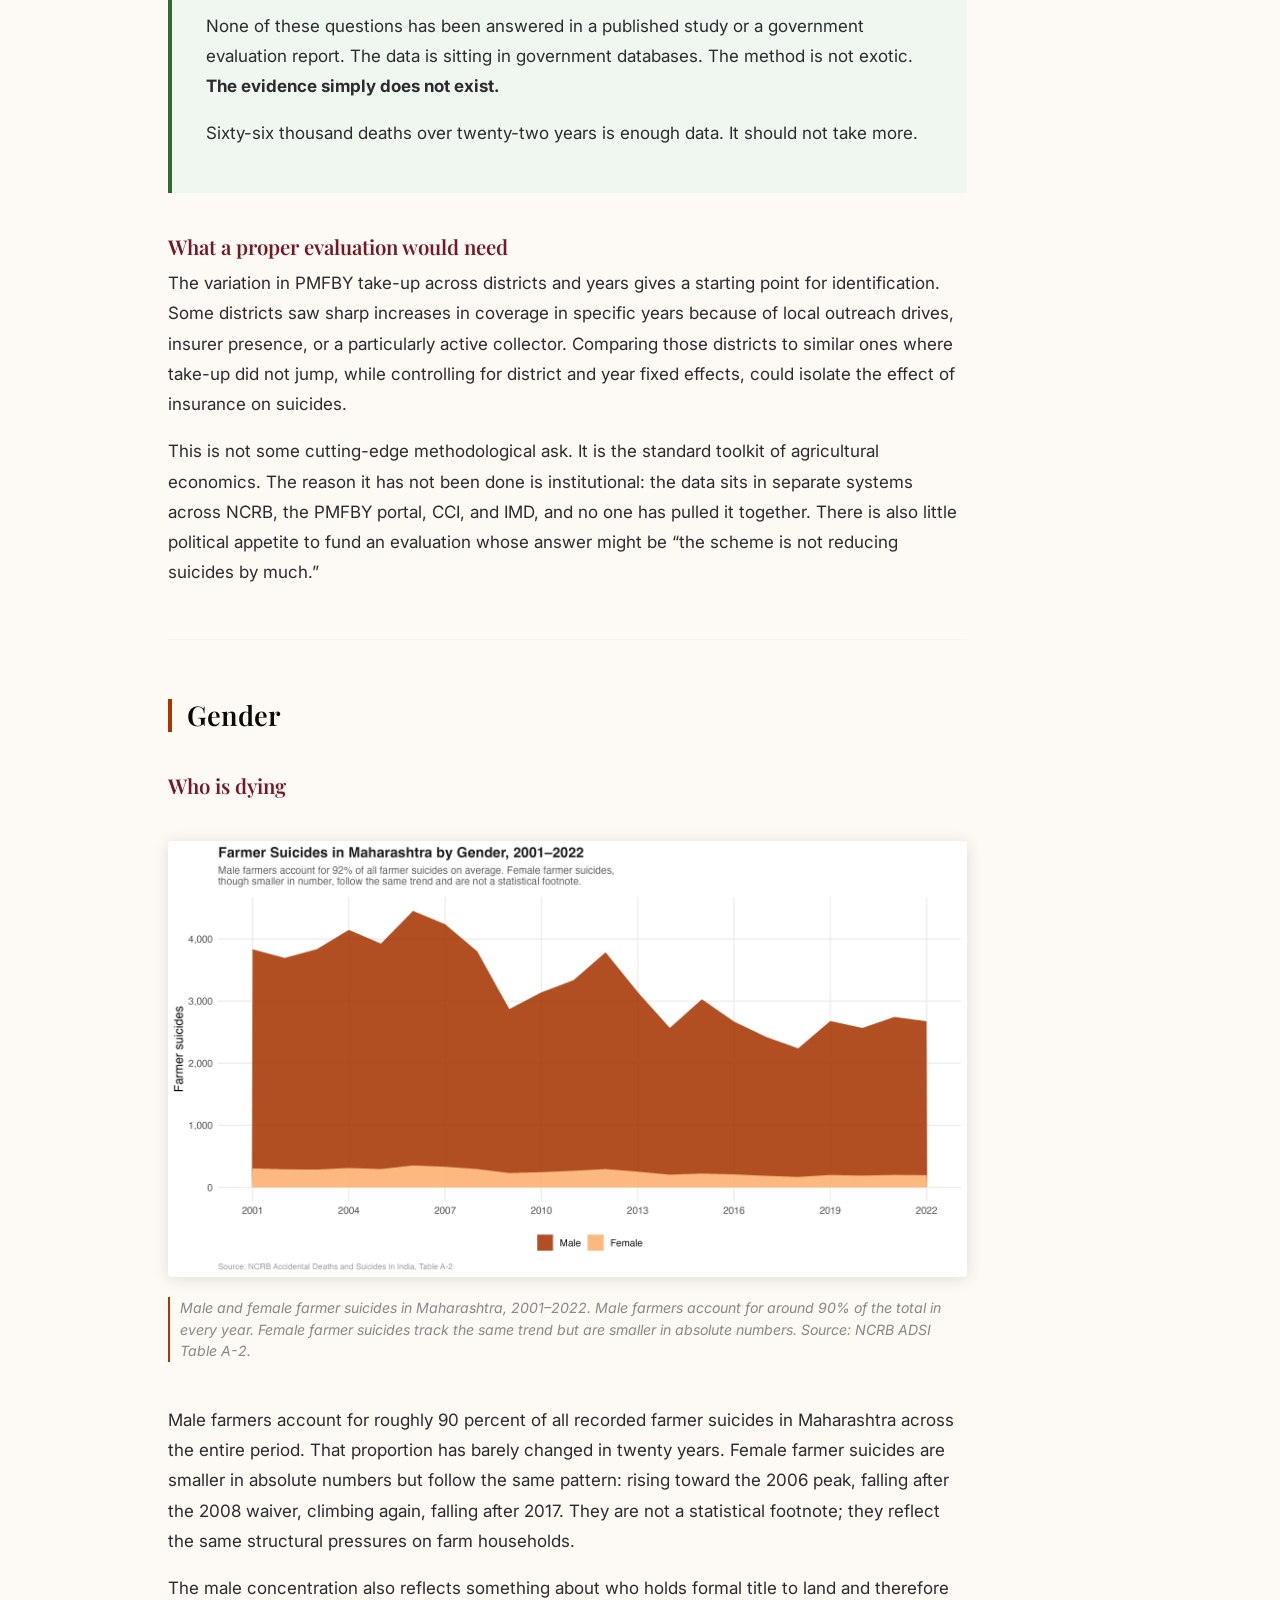
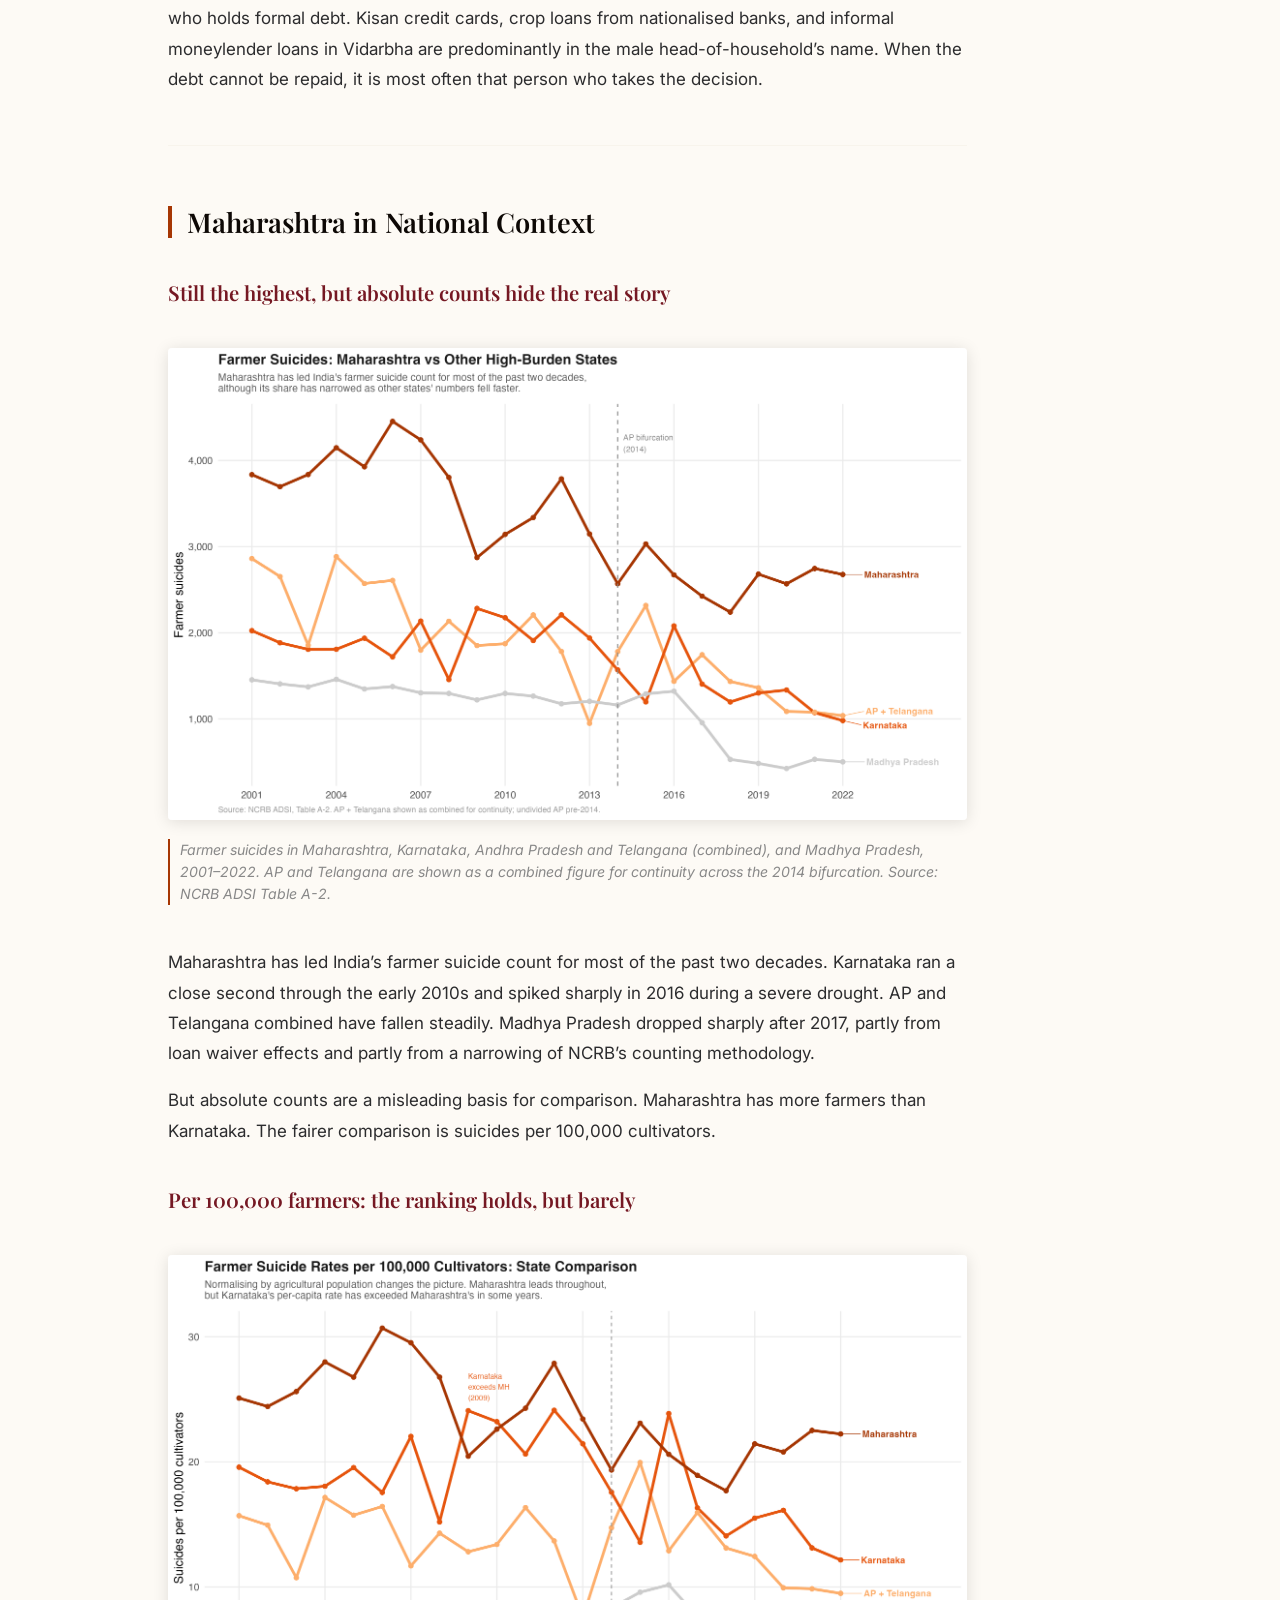
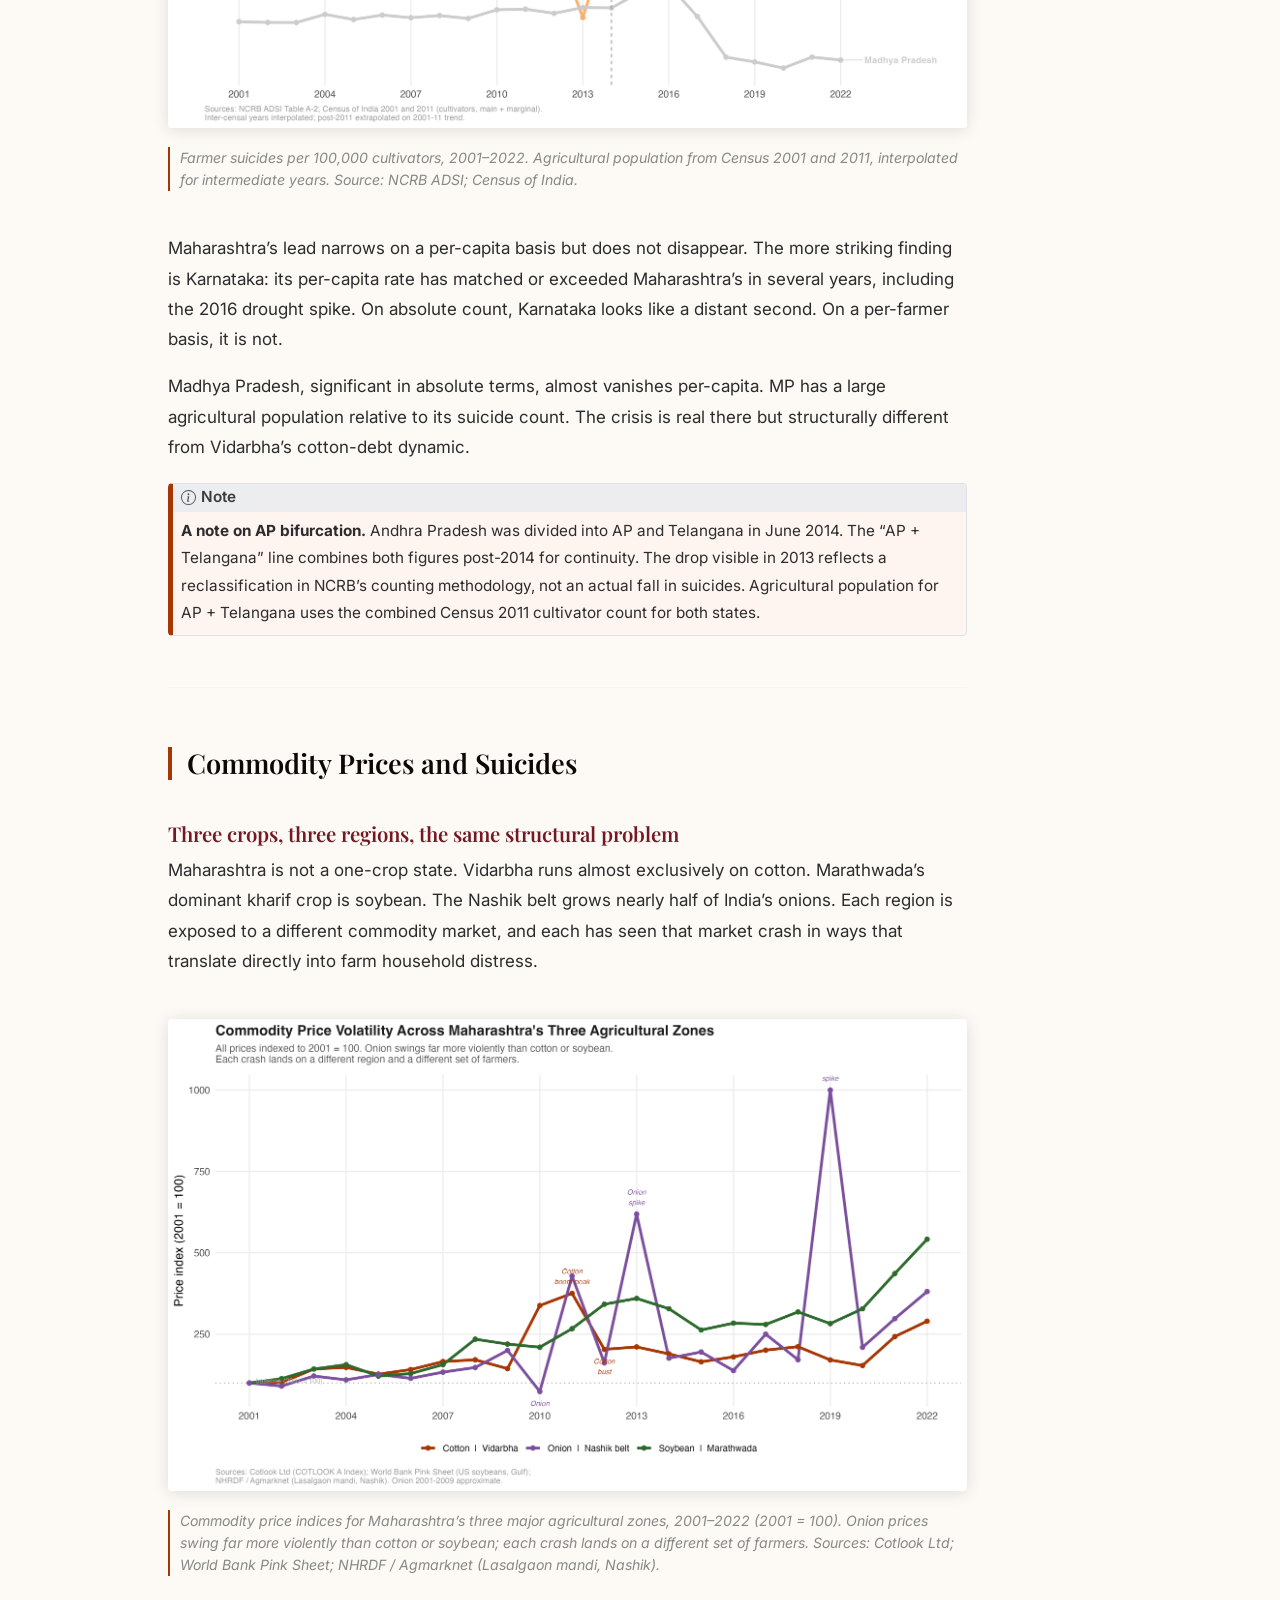
==== commit 5021f3dd: "Add state-level OLS regression: cotton price + rainfall + waivers explain 84% of variance - D1_regre" ====
--- a/docs/index.html
+++ b/docs/index.html
@@ -121,6 +121,10 @@
 <span class="menu-text">Rainfall</span></a>
   </li>  
   <li class="nav-item">
+    <a class="nav-link" href="./index.html#regression"> 
+<span class="menu-text">Regression</span></a>
+  </li>  
+  <li class="nav-item">
     <a class="nav-link" href="./index.html#policy"> 
 <span class="menu-text">Policy Gap</span></a>
   </li>  
@@ -150,6 +154,7 @@
   <li><a href="#geography" id="toc-geography" class="nav-link" data-scroll-target="#geography">The Geography</a></li>
   <li><a href="#timeline" id="toc-timeline" class="nav-link" data-scroll-target="#timeline">The Timeline</a></li>
   <li><a href="#causes" id="toc-causes" class="nav-link" data-scroll-target="#causes">The Causes</a></li>
+  <li><a href="#regression" id="toc-regression" class="nav-link" data-scroll-target="#regression">Regression: Separating the Drivers</a></li>
   <li><a href="#policy" id="toc-policy" class="nav-link" data-scroll-target="#policy">The Policy Gap</a></li>
   <li><a href="#gender" id="toc-gender" class="nav-link" data-scroll-target="#gender">Gender</a></li>
   <li><a href="#india" id="toc-india" class="nav-link" data-scroll-target="#india">Maharashtra in National Context</a></li>
@@ -390,6 +395,45 @@
 </tbody>
 </table>
 <p><em>Source: NCRB ADSI Table A-2.4. Maharashtra figures.</em></p>
+<hr>
+</section>
+</section>
+<section id="regression" class="level2">
+<h2 class="anchored" data-anchor-id="regression">Regression: Separating the Drivers</h2>
+<section id="three-variables-84-percent-of-the-variance" class="level3">
+<h3 class="anchored" data-anchor-id="three-variables-84-percent-of-the-variance">Three variables, 84 percent of the variance</h3>
+<p>A state-level OLS regression puts numbers on the three drivers that appear throughout this analysis: cotton prices, monsoon rainfall, and loan waivers. The outcome is log farmer suicides in Maharashtra, 2001 to 2022 (n = 22). Three regressors jointly explain 84 percent of the year-to-year variation.</p>
+<div class="quarto-figure quarto-figure-center">
+<figure class="figure">
+<p><img src="output/figures/fig_regression_fit.png" class="img-fluid figure-img" style="width:100.0%"></p>
+<figcaption>Actual versus fitted Maharashtra farmer suicides, 2001–2022. The model uses cotton price (COTLOOK A, standardised), Vidarbha rainfall anomaly, and two waiver window dummies. R² = 0.84. The model misses the 2006 peak: that year was a structural credit crisis, not a price-crash or drought year. Source: NCRB ADSI; Cotlook Ltd; IMD.</figcaption>
+</figure>
+</div>
+<p>The model tracks the broad pattern well: the 2006 peak, the post-waiver fall, the 2012-13 rebound, the 2017-18 drop. Where it misses, the miss is informative. The 2006 peak sits above the model’s prediction because cotton prices in that year were not unusually low (61 cents, mid-range) and Vidarbha had a near-normal monsoon. The model correctly learns that 2006 was exceptional and cannot fully explain it from prices and rainfall alone. That year was driven by the adoption of expensive Bt cotton on borrowed capital: a structural shock, not a climatic or price one.</p>
+</section>
+<section id="what-the-coefficients-show" class="level3">
+<h3 class="anchored" data-anchor-id="what-the-coefficients-show">What the coefficients show</h3>
+<div class="quarto-figure quarto-figure-center">
+<figure class="figure">
+<p><img src="output/figures/fig_regression_coefs.png" class="img-fluid figure-img" style="width:100.0%"></p>
+<figcaption>Regression coefficients with 95% confidence intervals (HC3 robust standard errors). Log OLS, n = 22. Positive coefficient = associated with more suicides; negative = fewer. Waiver effects are the most precisely estimated.</figcaption>
+</figure>
+</div>
+<p>The waivers are the clearest signal. The 2008 national waiver is associated with roughly 18 percent fewer suicides in the three years that followed. The 2017 Maharashtra waiver is associated with a 15 percent reduction. Both coefficients are in the expected direction and the 2017 estimate is statistically significant at the 5 percent level.</p>
+<p>The cotton price and rainfall coefficients are statistically noisy at n = 22. The reason is not that the relationships are spurious: the scatter plots earlier in this piece show them clearly. The problem is multicollinearity. The 2010-11 cotton boom and the 2008 waiver window overlap almost exactly in time. The model cannot cleanly attribute the suicide decline in those years to prices versus debt relief. Separating them requires variation across districts and crops, not just variation over time.</p>
+<div class="callout callout-style-default callout-note callout-titled">
+<div class="callout-header d-flex align-content-center">
+<div class="callout-icon-container">
+<i class="callout-icon"></i>
+</div>
+<div class="callout-title-container flex-fill">
+Note
+</div>
+</div>
+<div class="callout-body-container callout-body">
+<p><strong>What this regression cannot do.</strong> State-level OLS with 22 observations cannot establish causality. Cotton price is a national variable that changes every year; with a year trend in the model, its effect is only identified through deviations from trend that happen to co-move with suicide counts. A proper causal design requires district-year variation: for instance, comparing Vidarbha districts (cotton-exposed) to Marathwada districts (soybean-exposed) in years when cotton and soybean prices moved in opposite directions. That design requires full district-year data on suicides, crop area, and prices, and it is the analysis described in the Policy Gap section below.</p>
+</div>
+</div>
 <hr>
 </section>
 </section>
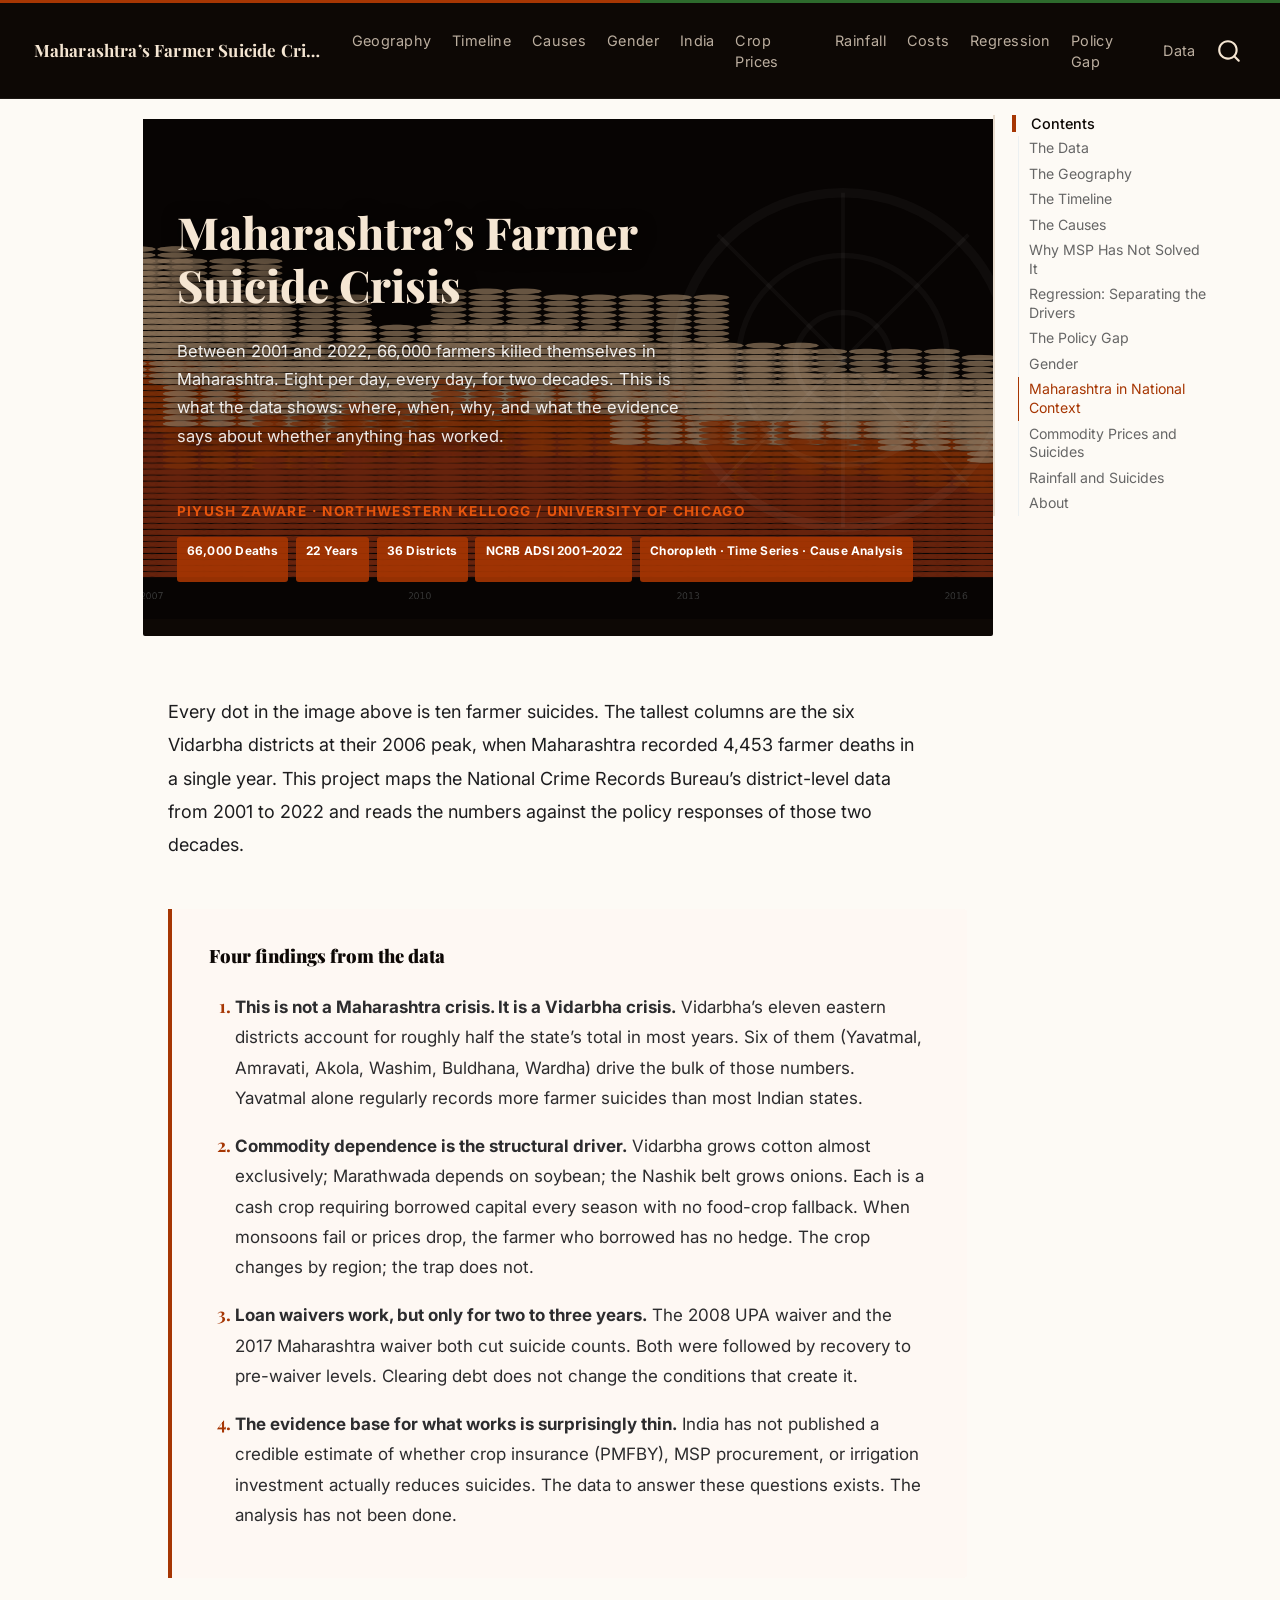
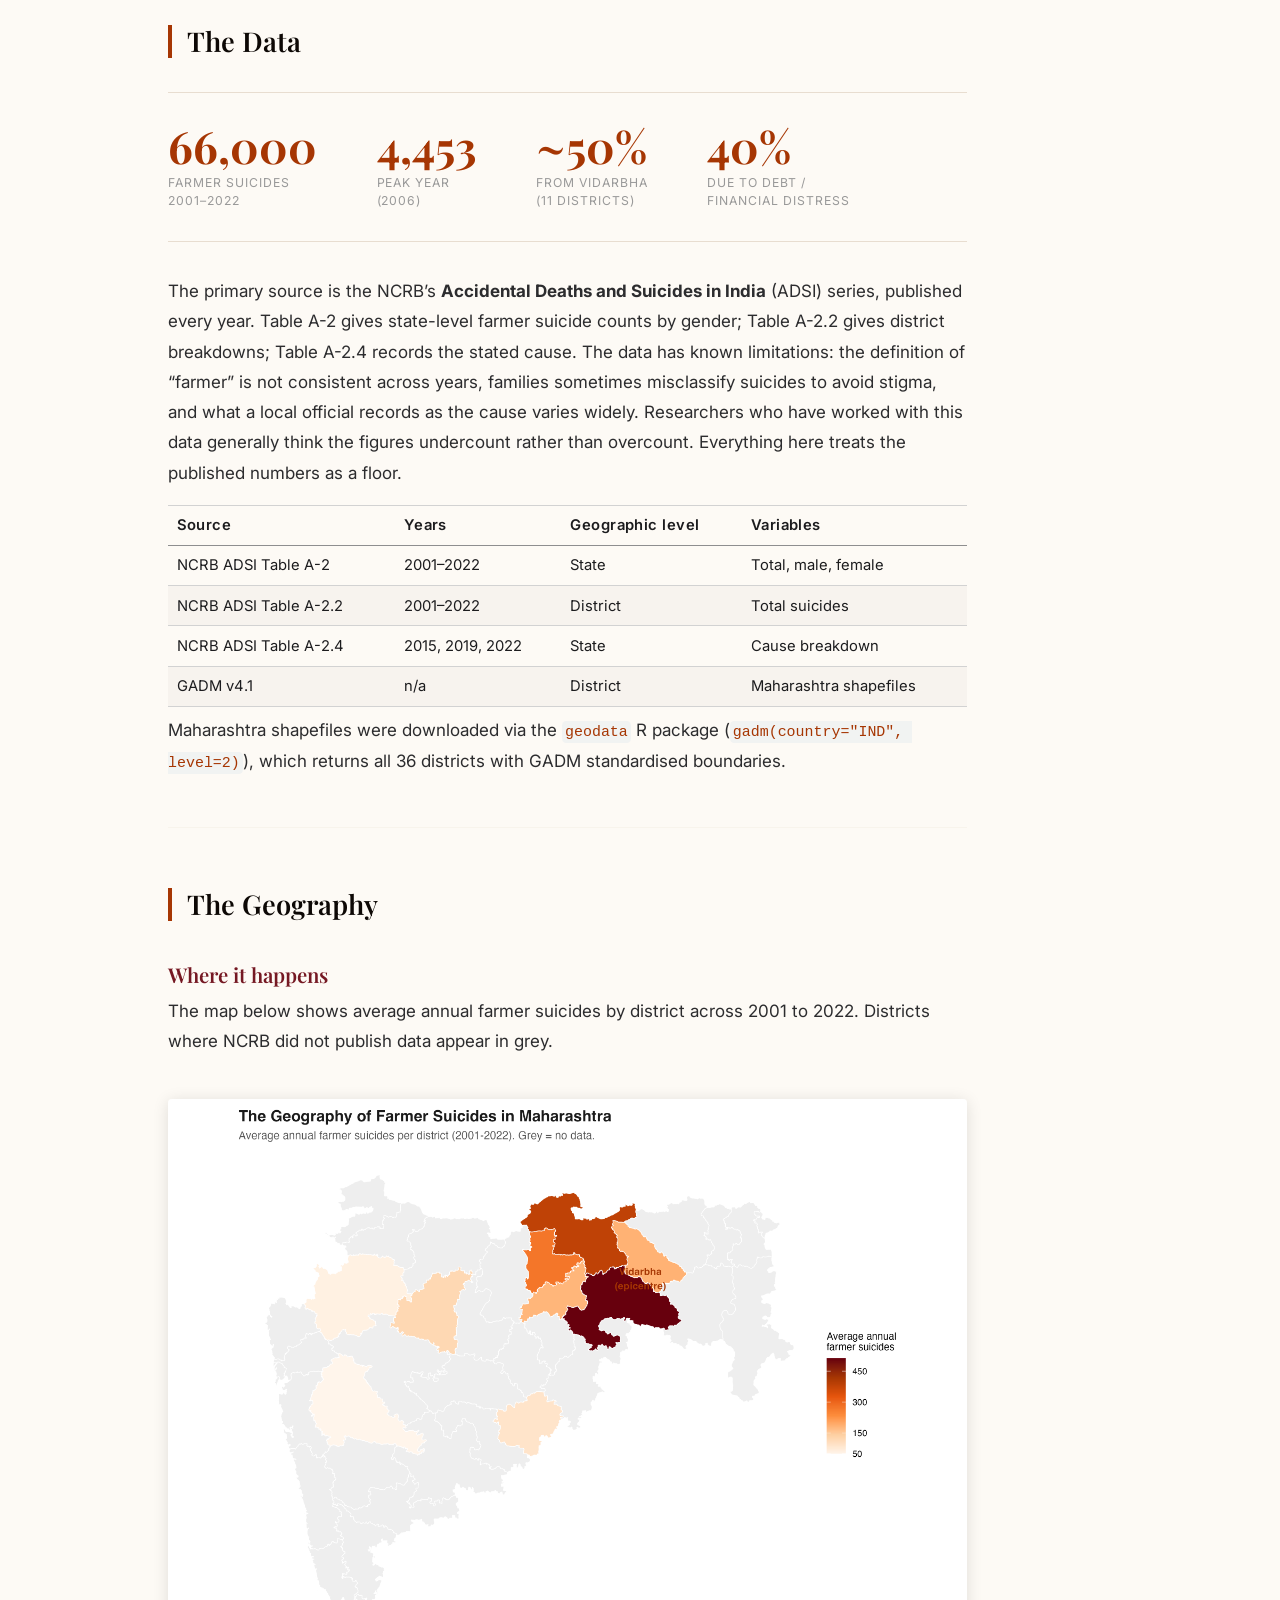
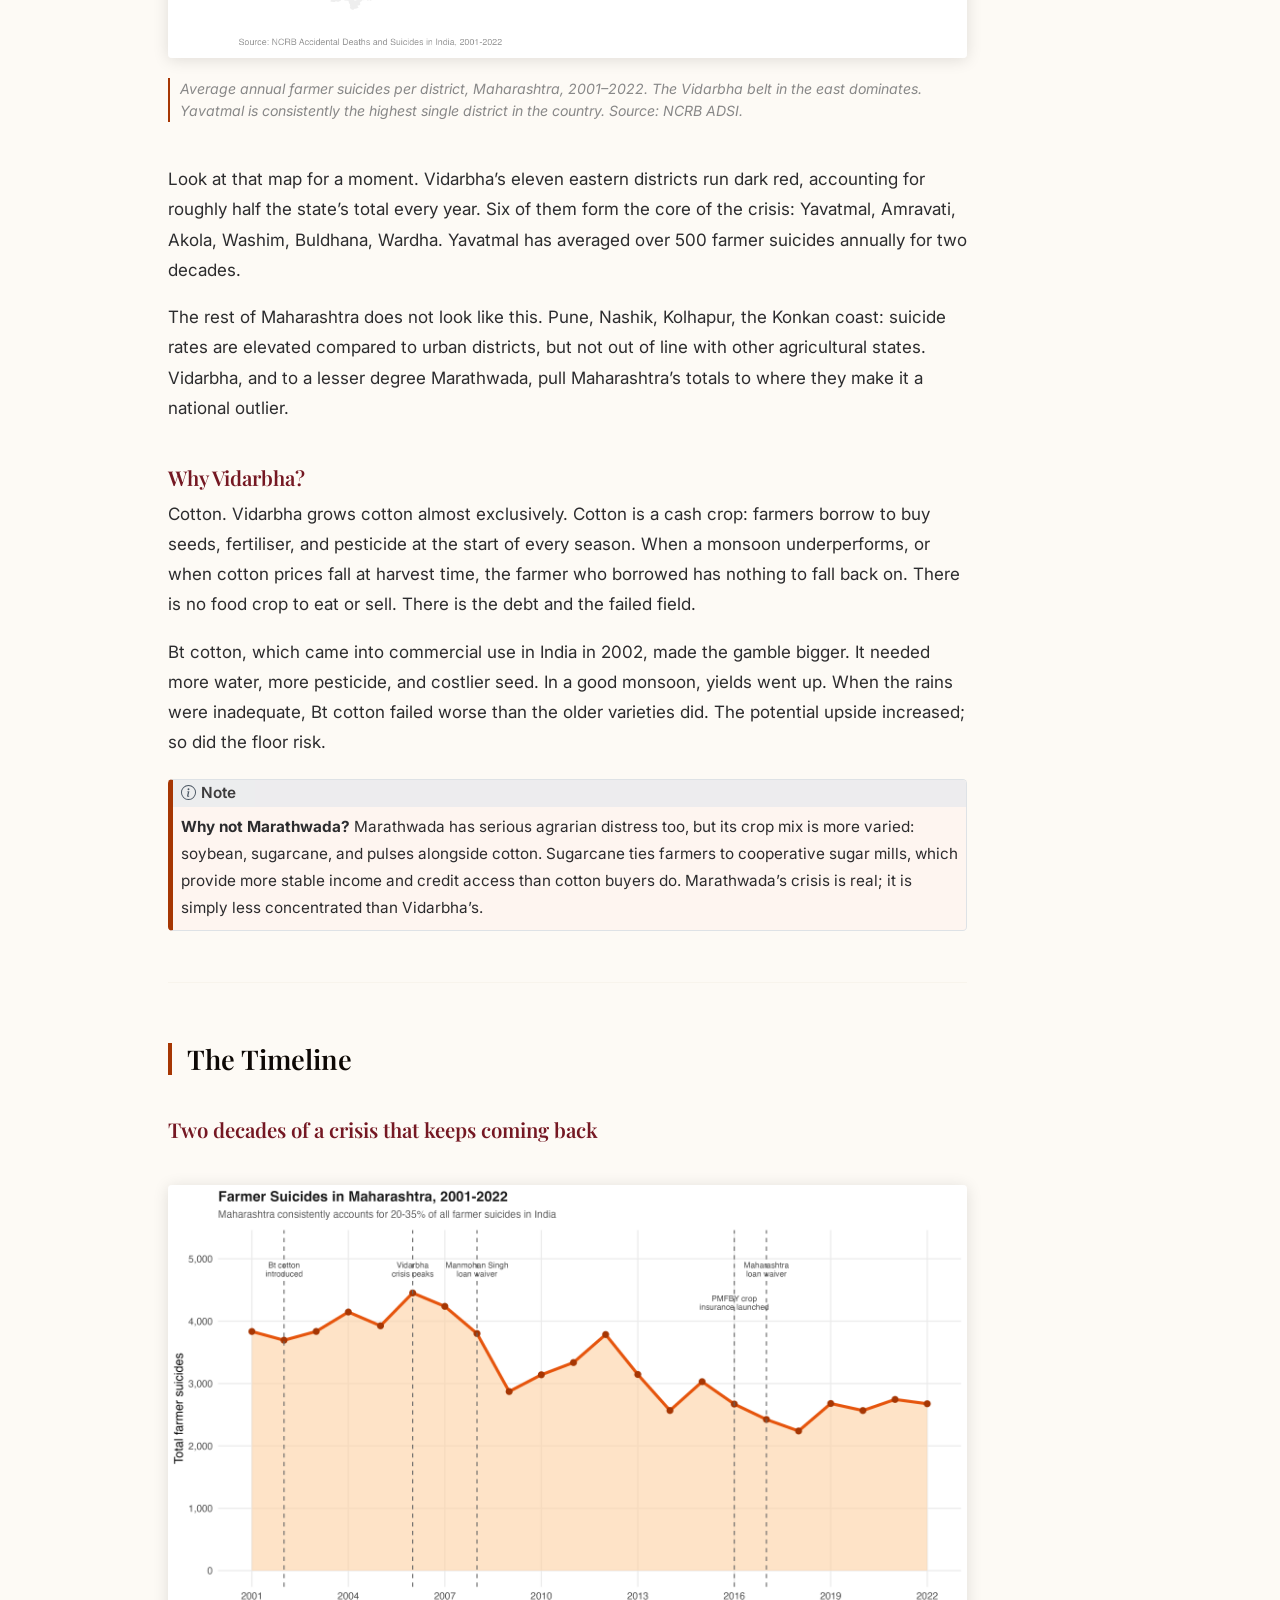
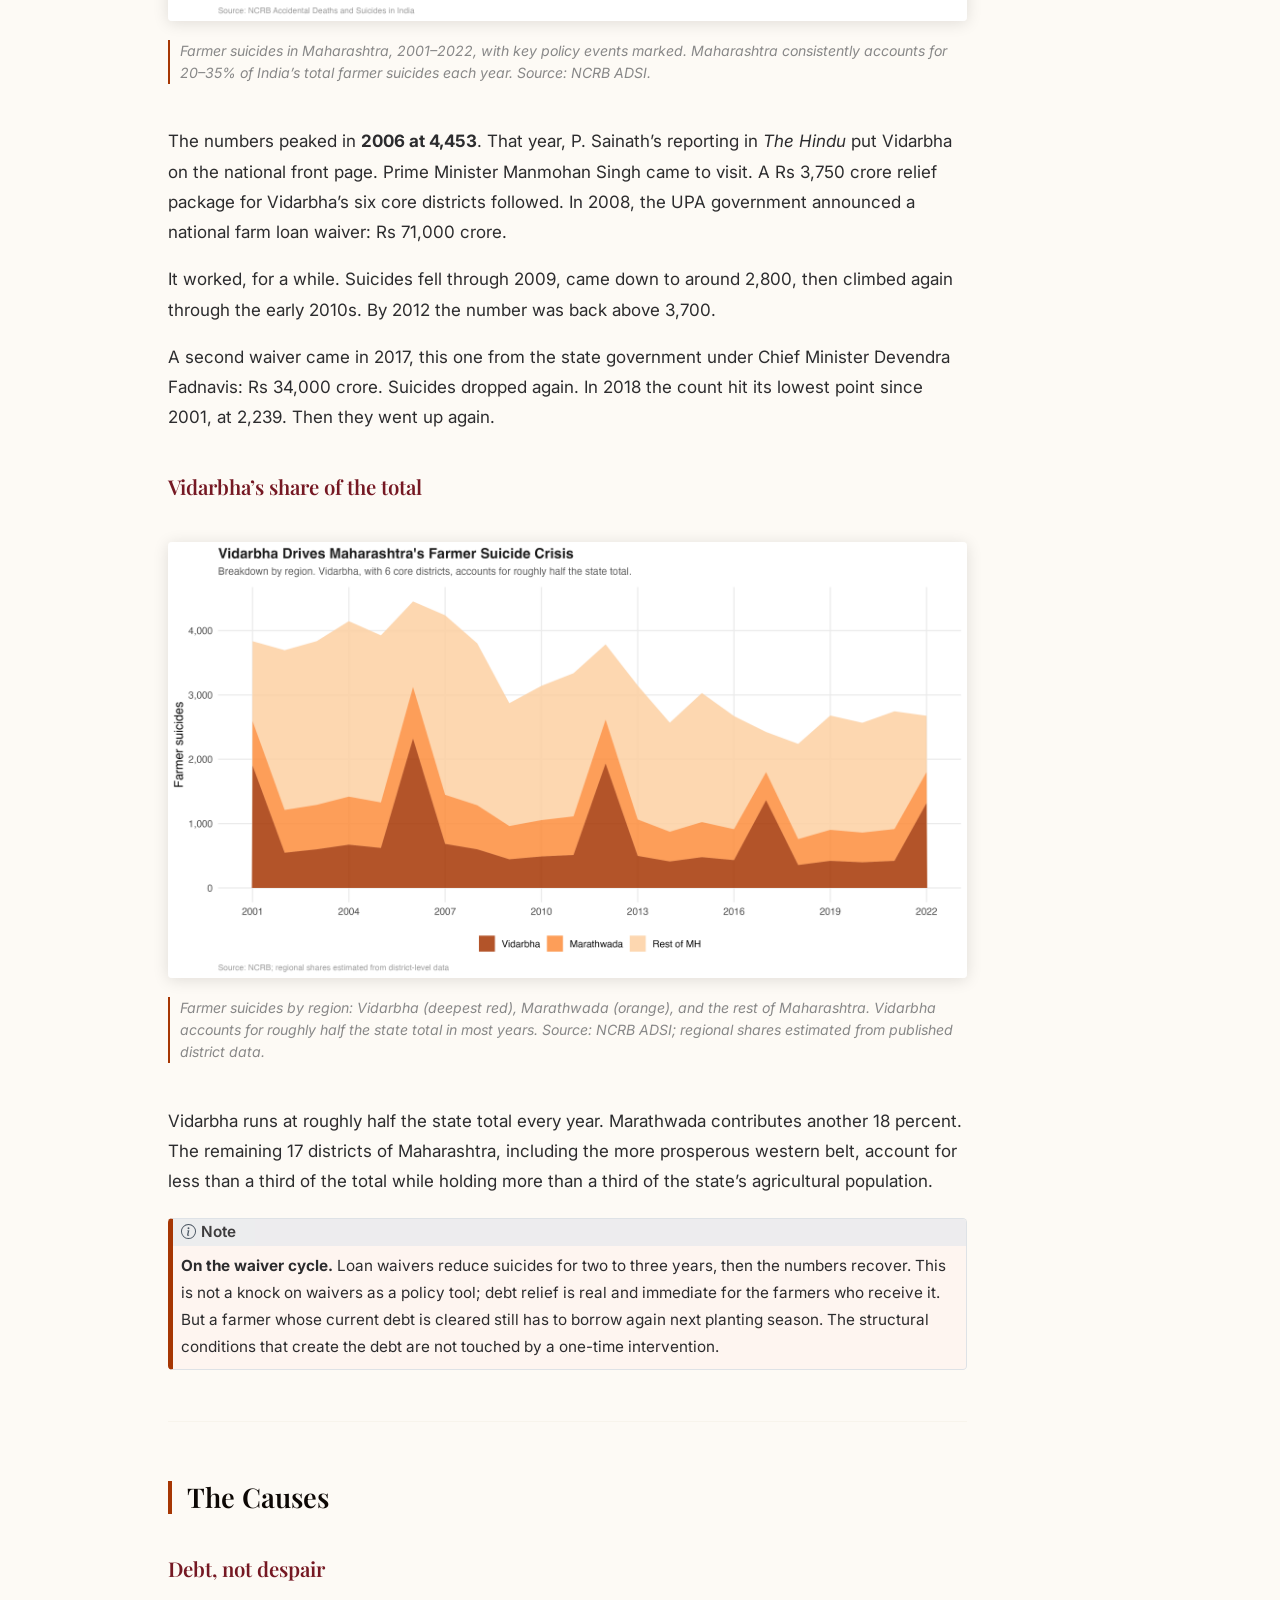
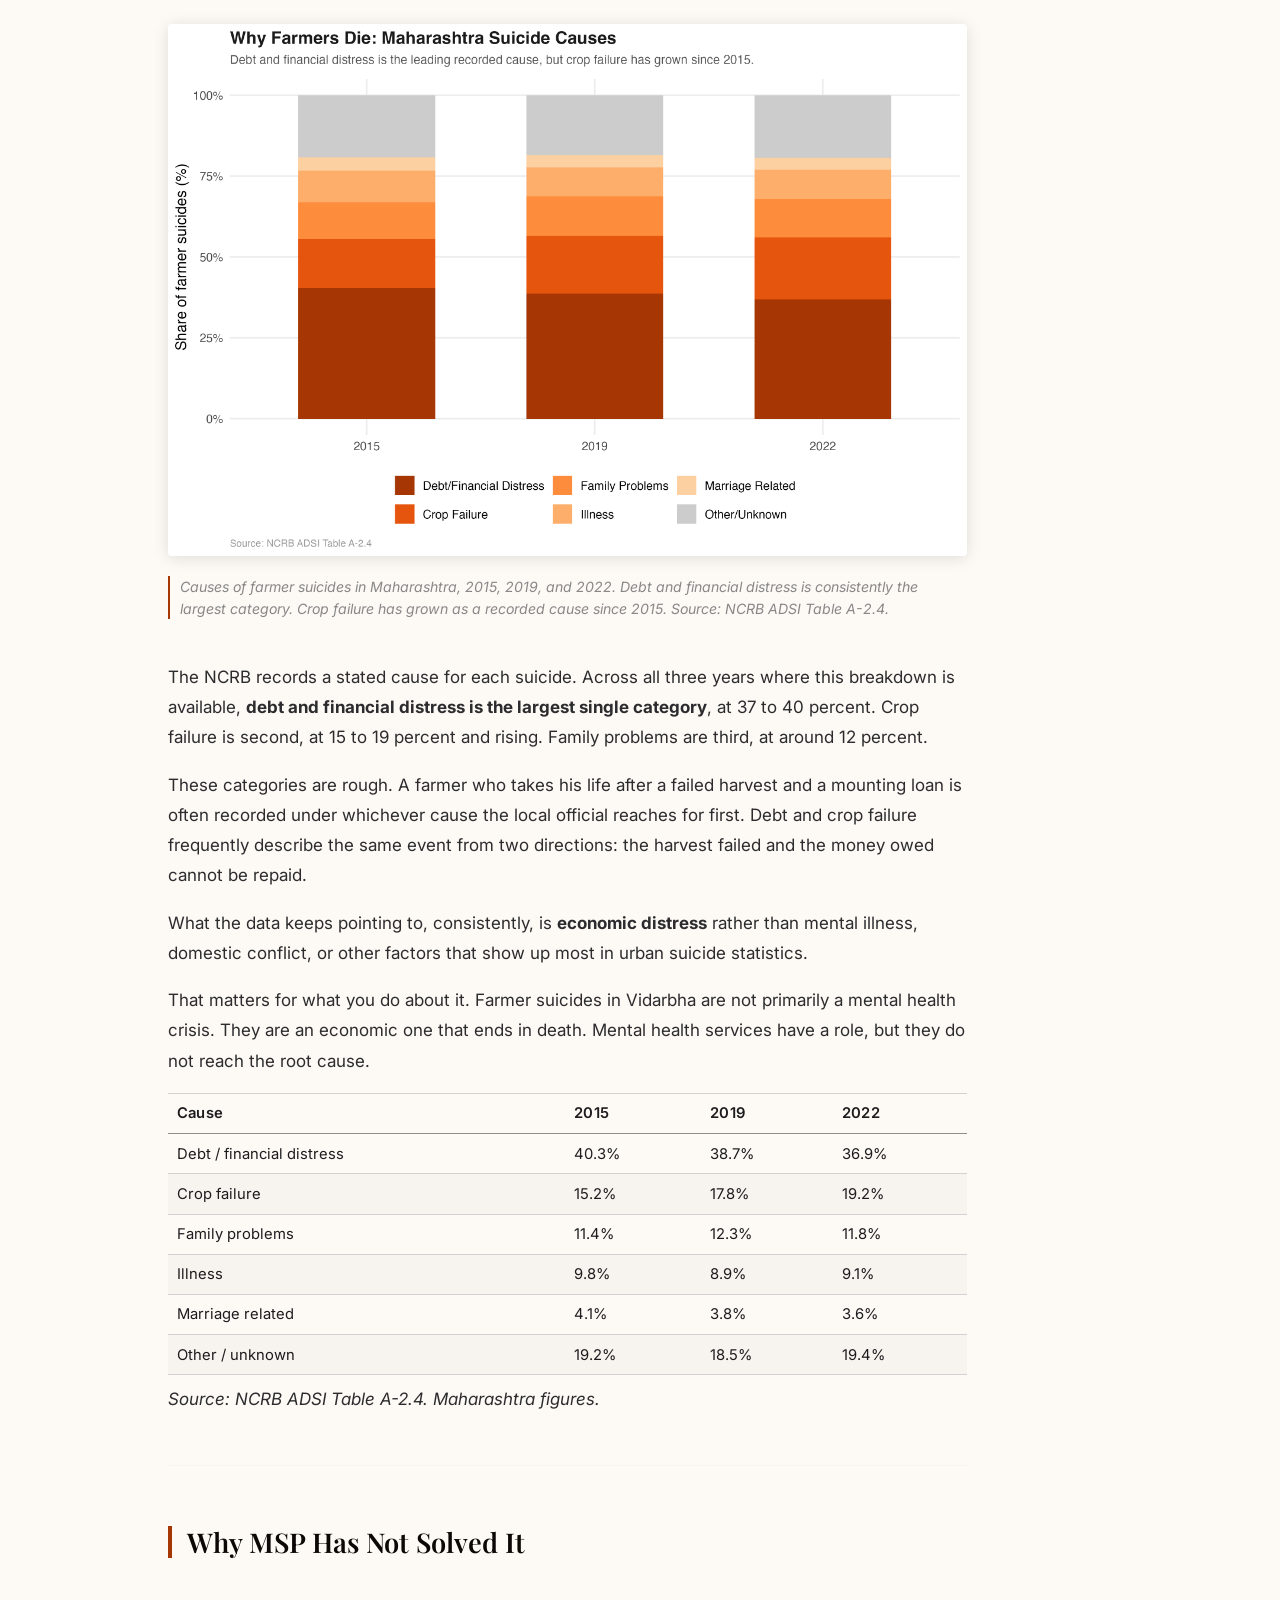
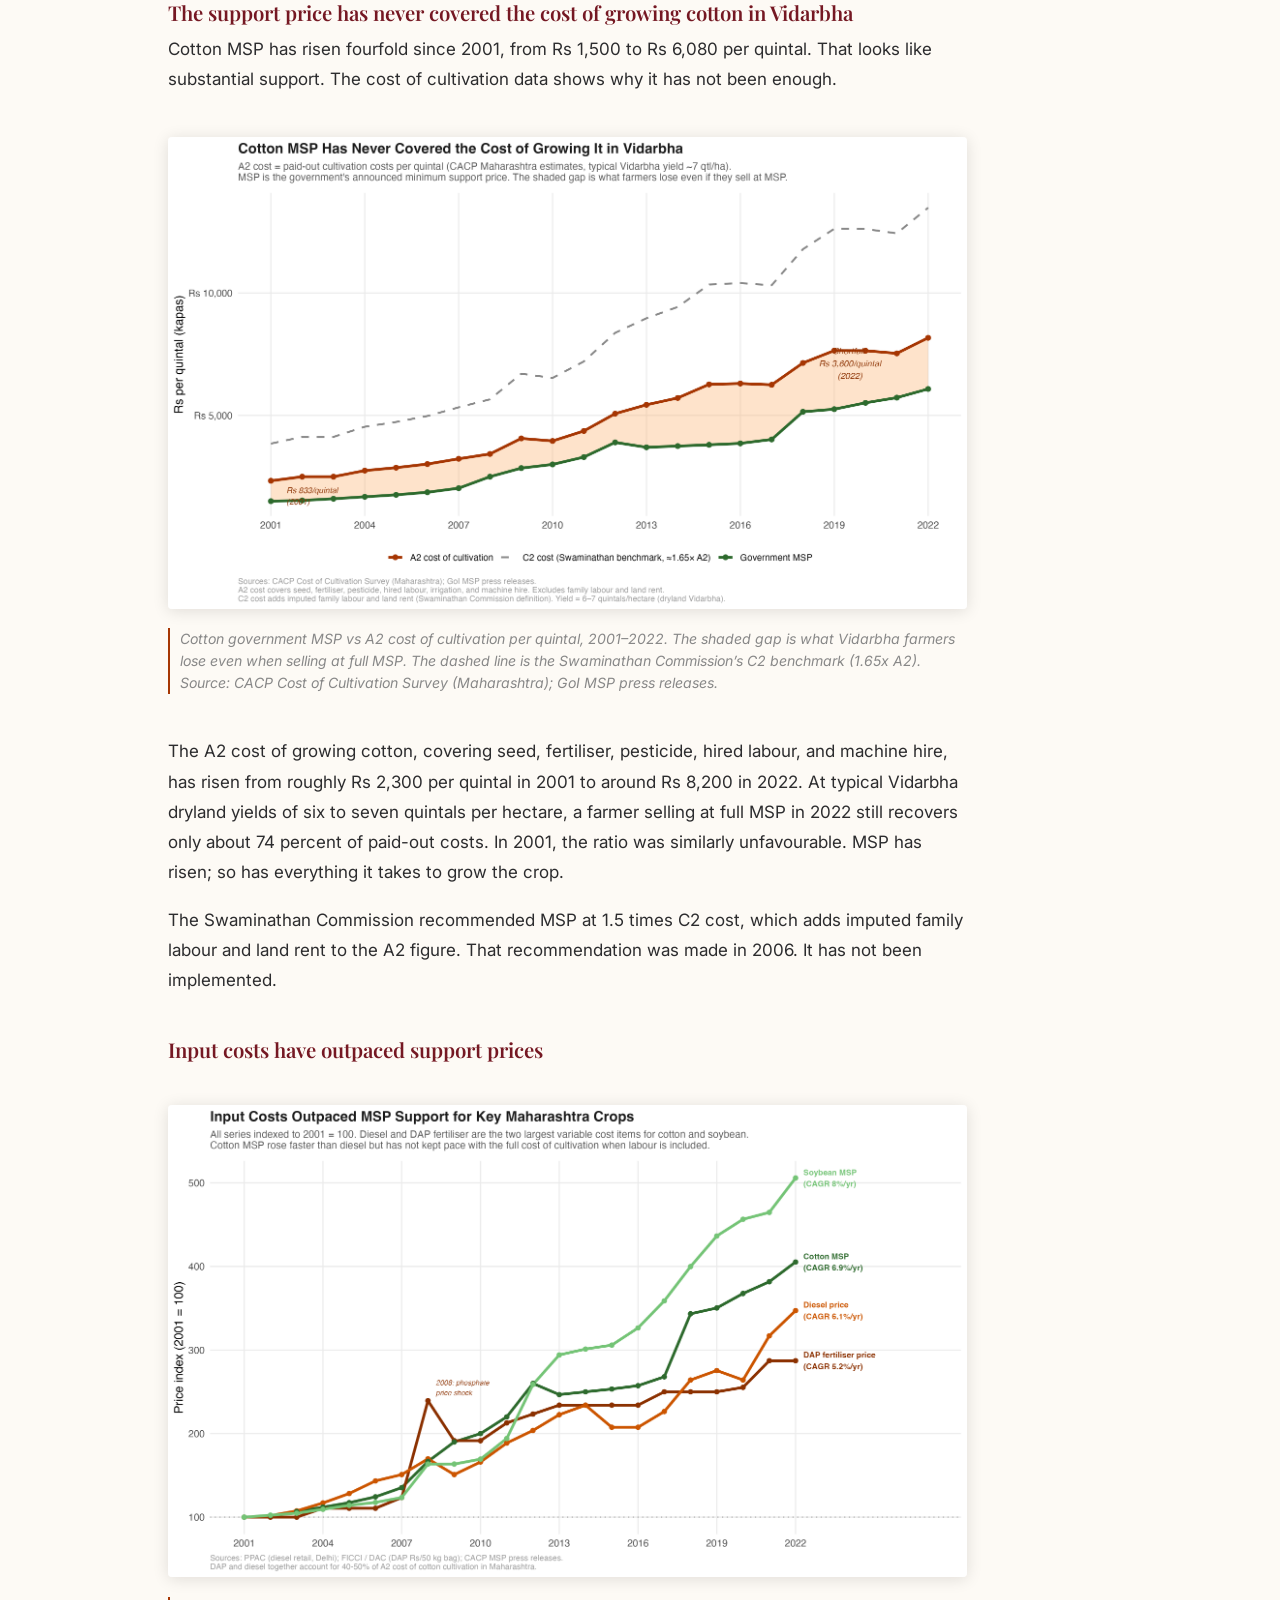
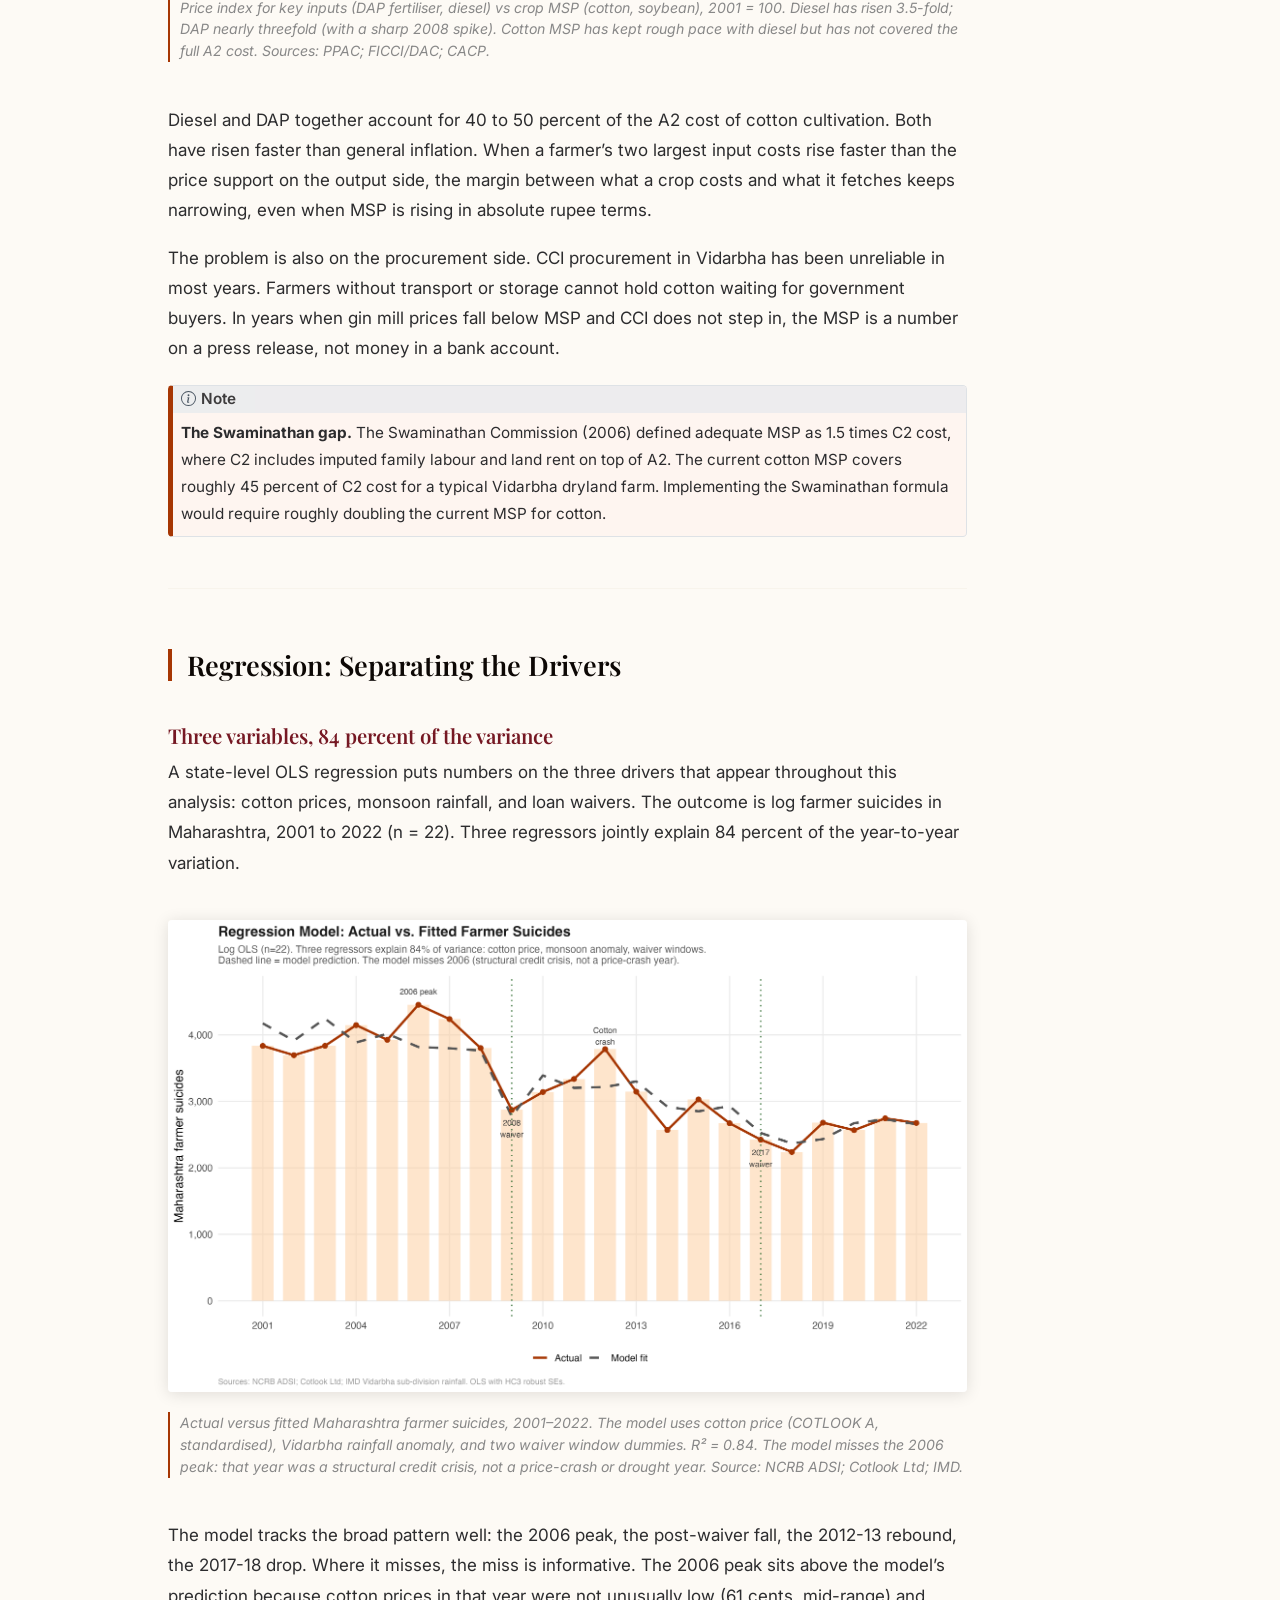
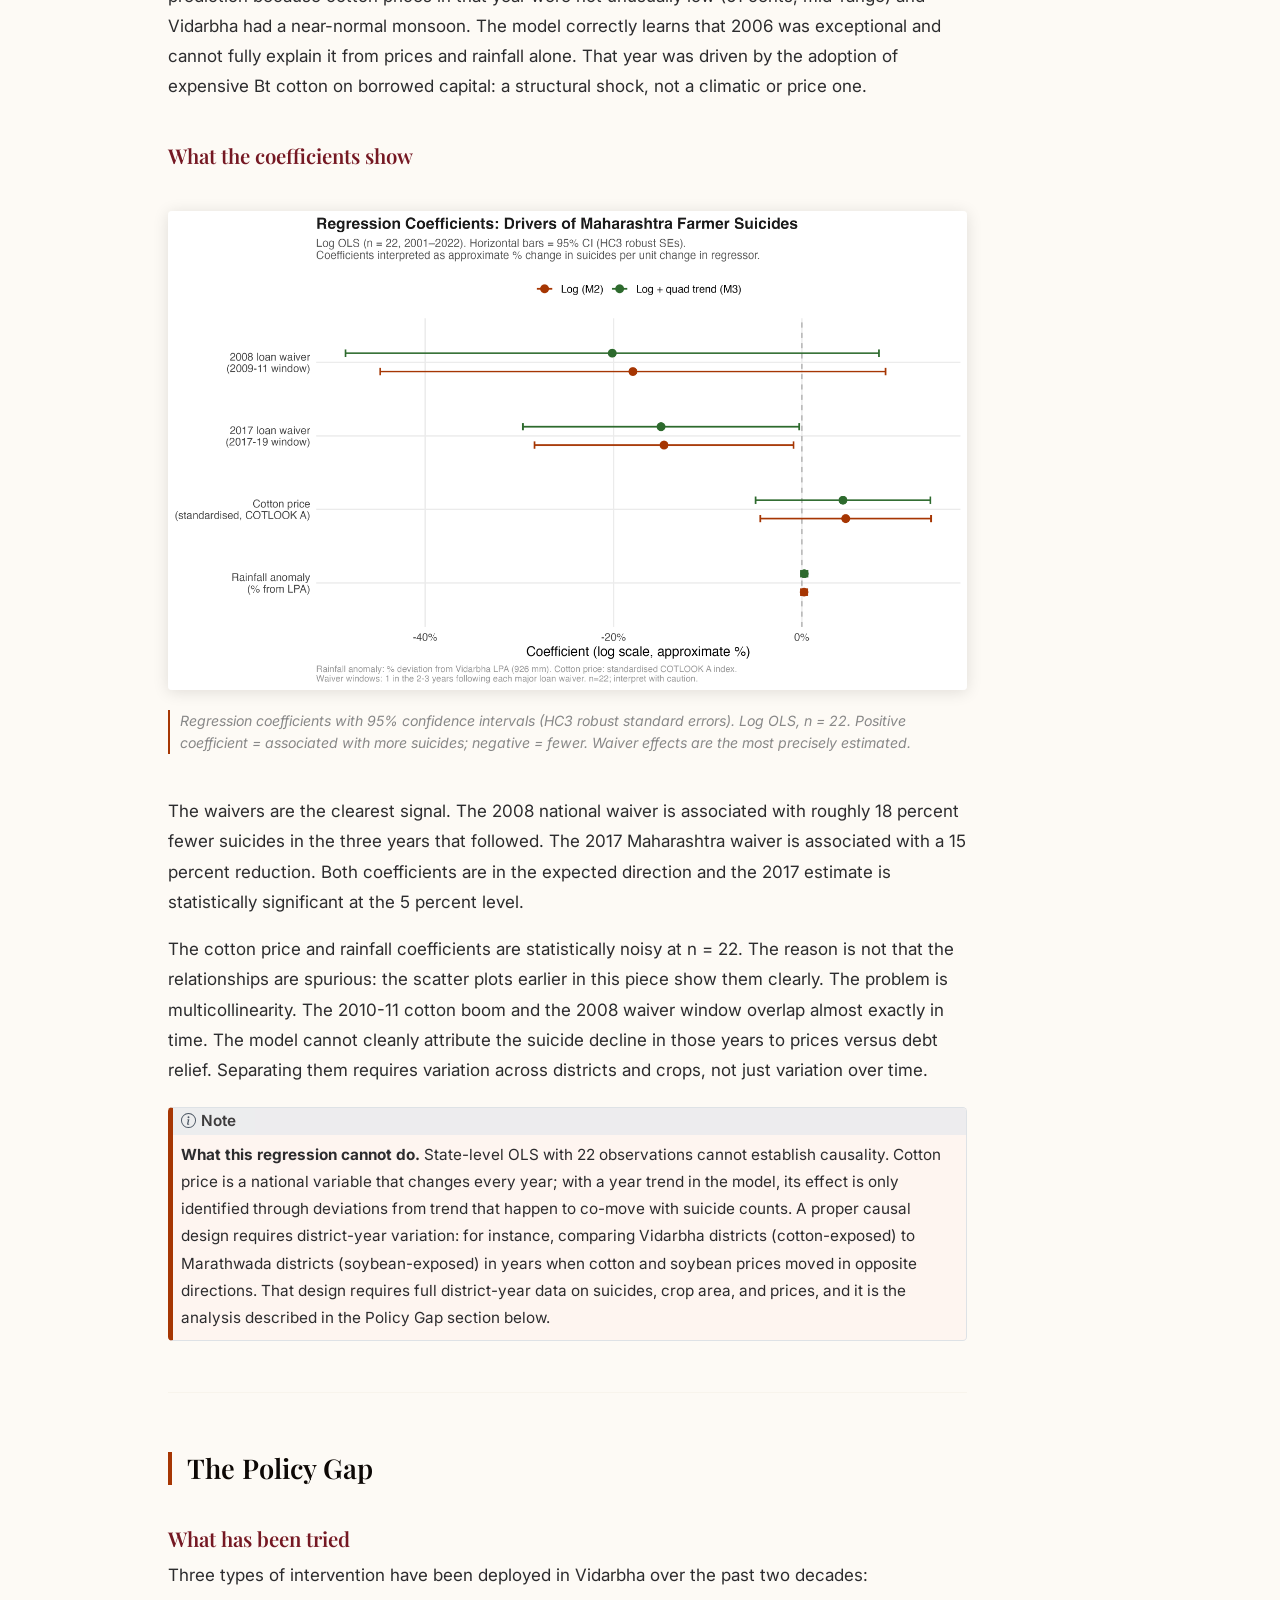
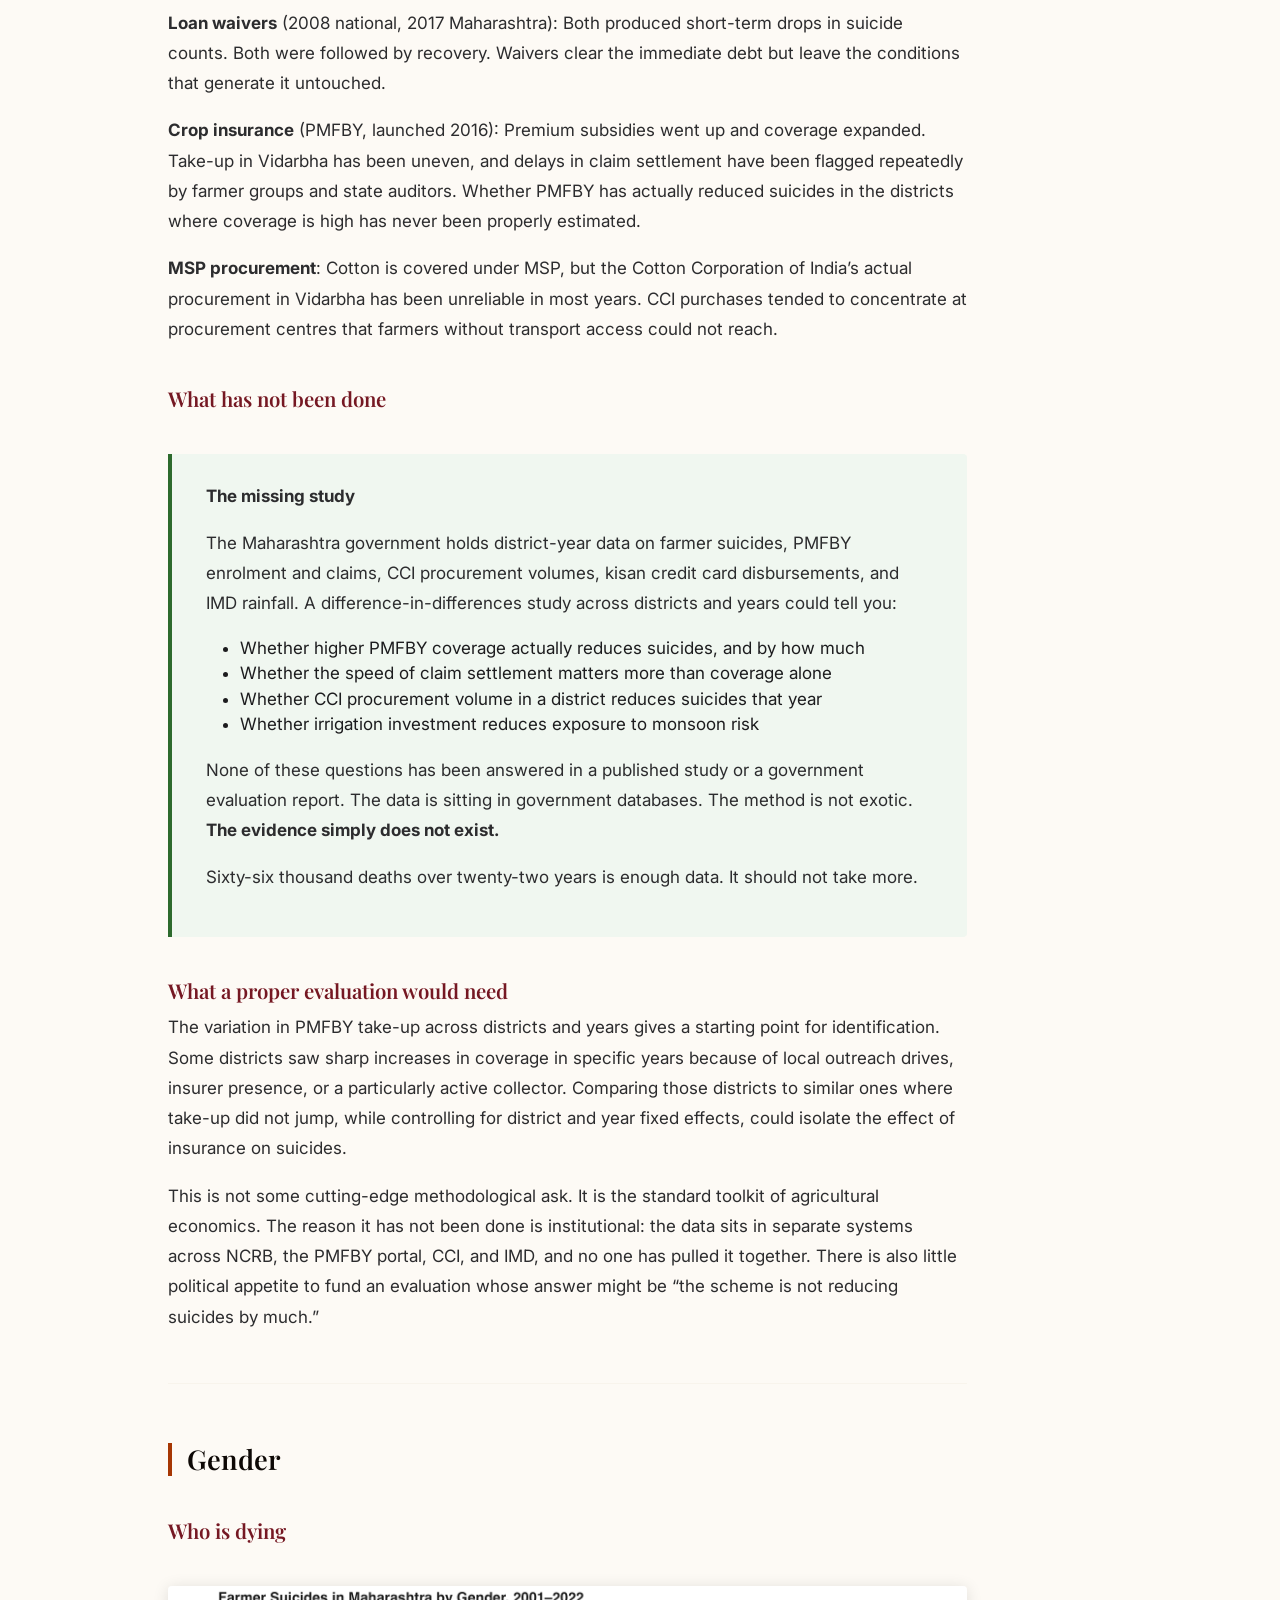
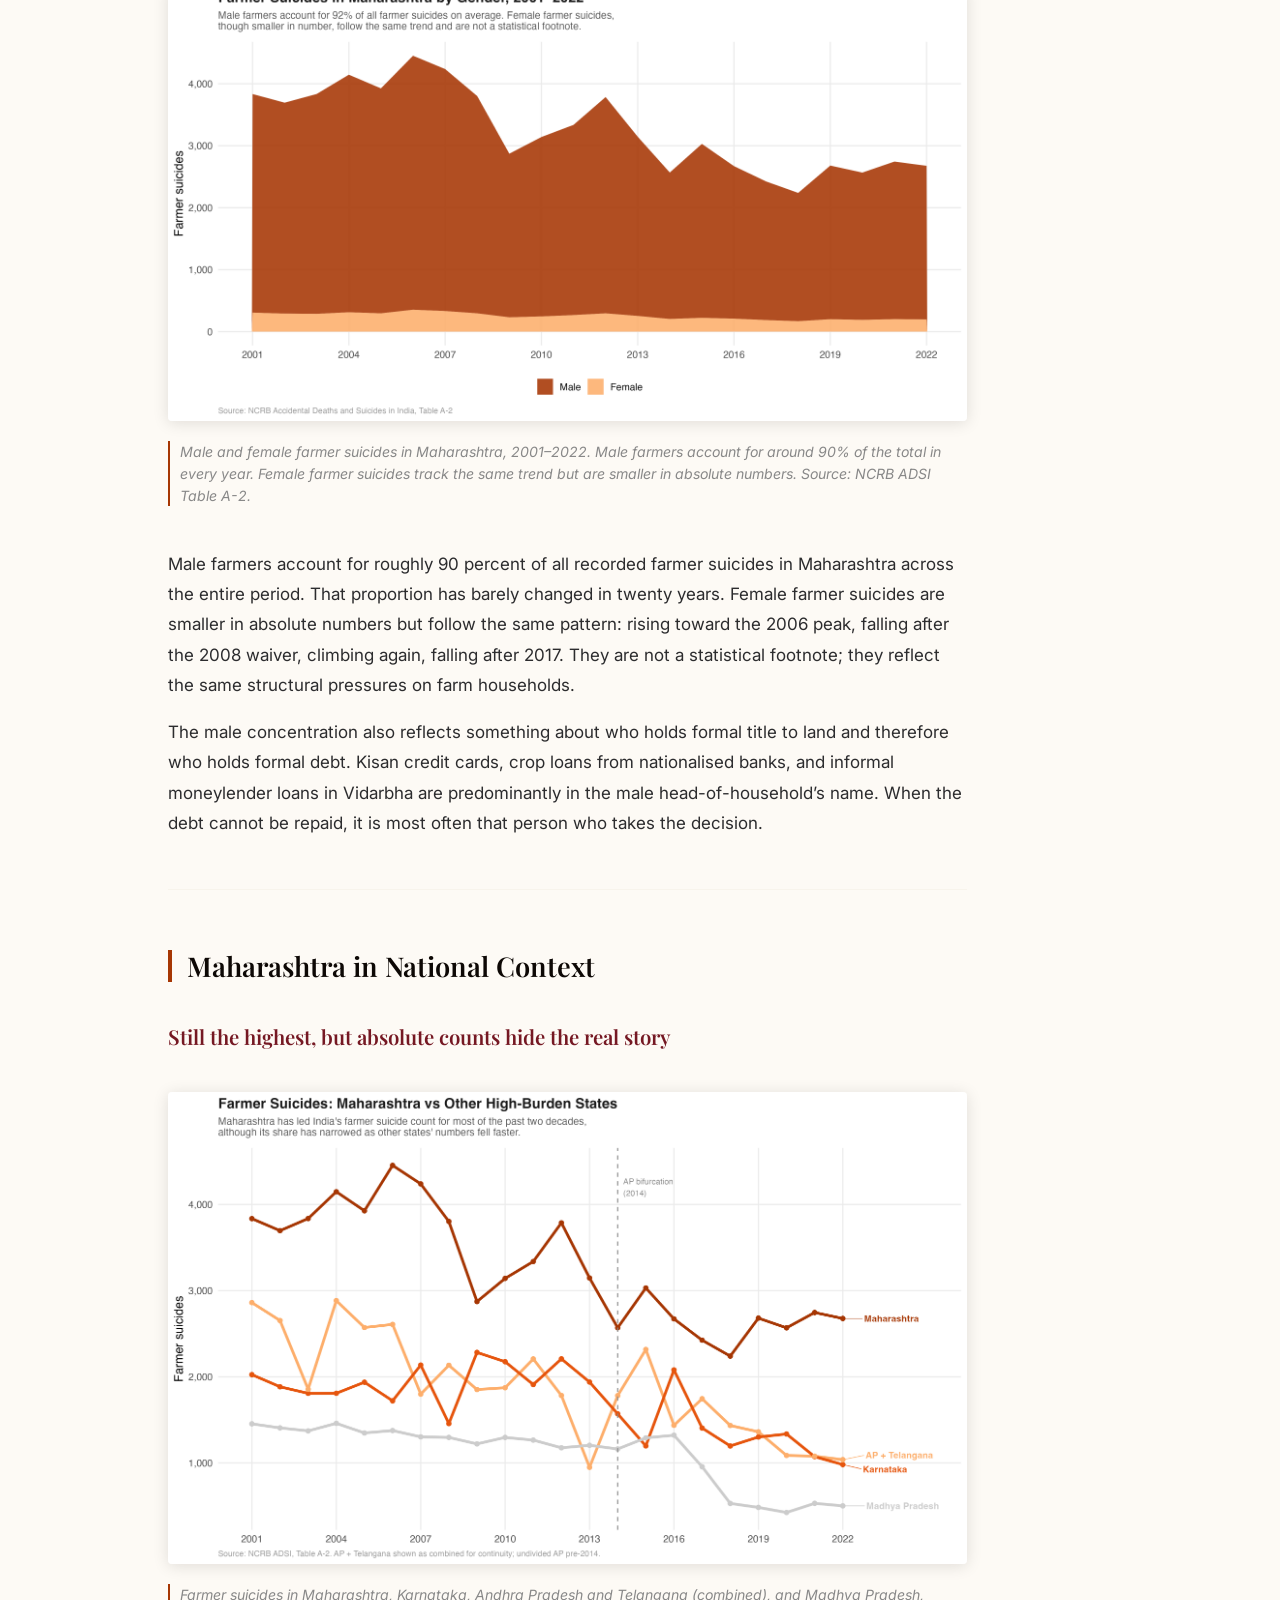
==== commit eecbc8ce: "Article rewrite + input cost analysis (MSP vs cultivation cost) Article (article_draft.md): - Fully " ====
--- a/docs/index.html
+++ b/docs/index.html
@@ -121,6 +121,10 @@
 <span class="menu-text">Rainfall</span></a>
   </li>  
   <li class="nav-item">
+    <a class="nav-link" href="./index.html#costs"> 
+<span class="menu-text">Costs</span></a>
+  </li>  
+  <li class="nav-item">
     <a class="nav-link" href="./index.html#regression"> 
 <span class="menu-text">Regression</span></a>
   </li>  
@@ -154,6 +158,7 @@
   <li><a href="#geography" id="toc-geography" class="nav-link" data-scroll-target="#geography">The Geography</a></li>
   <li><a href="#timeline" id="toc-timeline" class="nav-link" data-scroll-target="#timeline">The Timeline</a></li>
   <li><a href="#causes" id="toc-causes" class="nav-link" data-scroll-target="#causes">The Causes</a></li>
+  <li><a href="#costs" id="toc-costs" class="nav-link" data-scroll-target="#costs">Why MSP Has Not Solved It</a></li>
   <li><a href="#regression" id="toc-regression" class="nav-link" data-scroll-target="#regression">Regression: Separating the Drivers</a></li>
   <li><a href="#policy" id="toc-policy" class="nav-link" data-scroll-target="#policy">The Policy Gap</a></li>
   <li><a href="#gender" id="toc-gender" class="nav-link" data-scroll-target="#gender">Gender</a></li>
@@ -395,6 +400,46 @@
 </tbody>
 </table>
 <p><em>Source: NCRB ADSI Table A-2.4. Maharashtra figures.</em></p>
+<hr>
+</section>
+</section>
+<section id="costs" class="level2">
+<h2 class="anchored" data-anchor-id="costs">Why MSP Has Not Solved It</h2>
+<section id="the-support-price-has-never-covered-the-cost-of-growing-cotton-in-vidarbha" class="level3">
+<h3 class="anchored" data-anchor-id="the-support-price-has-never-covered-the-cost-of-growing-cotton-in-vidarbha">The support price has never covered the cost of growing cotton in Vidarbha</h3>
+<p>Cotton MSP has risen fourfold since 2001, from Rs 1,500 to Rs 6,080 per quintal. That looks like substantial support. The cost of cultivation data shows why it has not been enough.</p>
+<div class="quarto-figure quarto-figure-center">
+<figure class="figure">
+<p><img src="output/figures/fig_msp_vs_cost.png" class="img-fluid figure-img" style="width:100.0%"></p>
+<figcaption>Cotton government MSP vs A2 cost of cultivation per quintal, 2001–2022. The shaded gap is what Vidarbha farmers lose even when selling at full MSP. The dashed line is the Swaminathan Commission’s C2 benchmark (1.65x A2). Source: CACP Cost of Cultivation Survey (Maharashtra); GoI MSP press releases.</figcaption>
+</figure>
+</div>
+<p>The A2 cost of growing cotton, covering seed, fertiliser, pesticide, hired labour, and machine hire, has risen from roughly Rs 2,300 per quintal in 2001 to around Rs 8,200 in 2022. At typical Vidarbha dryland yields of six to seven quintals per hectare, a farmer selling at full MSP in 2022 still recovers only about 74 percent of paid-out costs. In 2001, the ratio was similarly unfavourable. MSP has risen; so has everything it takes to grow the crop.</p>
+<p>The Swaminathan Commission recommended MSP at 1.5 times C2 cost, which adds imputed family labour and land rent to the A2 figure. That recommendation was made in 2006. It has not been implemented.</p>
+</section>
+<section id="input-costs-have-outpaced-support-prices" class="level3">
+<h3 class="anchored" data-anchor-id="input-costs-have-outpaced-support-prices">Input costs have outpaced support prices</h3>
+<div class="quarto-figure quarto-figure-center">
+<figure class="figure">
+<p><img src="output/figures/fig_input_index.png" class="img-fluid figure-img" style="width:100.0%"></p>
+<figcaption>Price index for key inputs (DAP fertiliser, diesel) vs crop MSP (cotton, soybean), 2001 = 100. Diesel has risen 3.5-fold; DAP nearly threefold (with a sharp 2008 spike). Cotton MSP has kept rough pace with diesel but has not covered the full A2 cost. Sources: PPAC; FICCI/DAC; CACP.</figcaption>
+</figure>
+</div>
+<p>Diesel and DAP together account for 40 to 50 percent of the A2 cost of cotton cultivation. Both have risen faster than general inflation. When a farmer’s two largest input costs rise faster than the price support on the output side, the margin between what a crop costs and what it fetches keeps narrowing, even when MSP is rising in absolute rupee terms.</p>
+<p>The problem is also on the procurement side. CCI procurement in Vidarbha has been unreliable in most years. Farmers without transport or storage cannot hold cotton waiting for government buyers. In years when gin mill prices fall below MSP and CCI does not step in, the MSP is a number on a press release, not money in a bank account.</p>
+<div class="callout callout-style-default callout-note callout-titled">
+<div class="callout-header d-flex align-content-center">
+<div class="callout-icon-container">
+<i class="callout-icon"></i>
+</div>
+<div class="callout-title-container flex-fill">
+Note
+</div>
+</div>
+<div class="callout-body-container callout-body">
+<p><strong>The Swaminathan gap.</strong> The Swaminathan Commission (2006) defined adequate MSP as 1.5 times C2 cost, where C2 includes imputed family labour and land rent on top of A2. The current cotton MSP covers roughly 45 percent of C2 cost for a typical Vidarbha dryland farm. Implementing the Swaminathan formula would require roughly doubling the current MSP for cotton.</p>
+</div>
+</div>
 <hr>
 </section>
 </section>
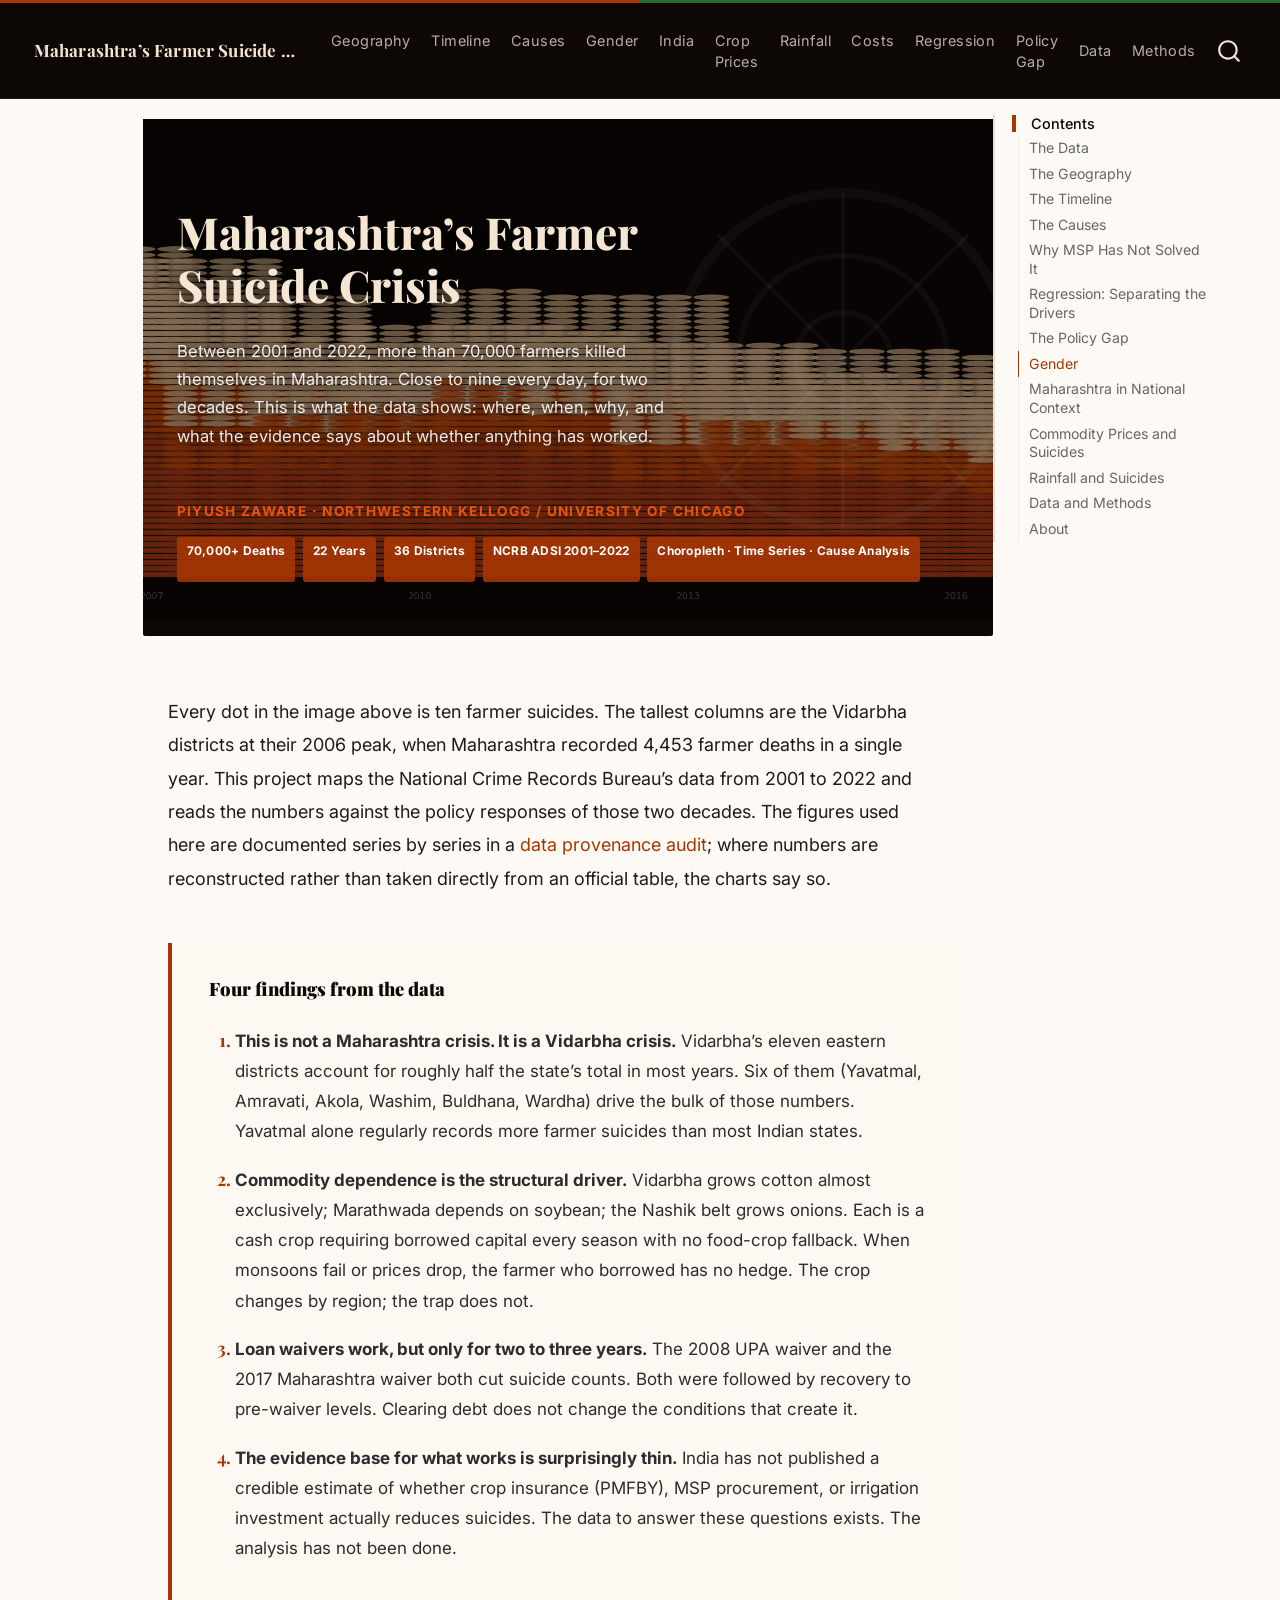
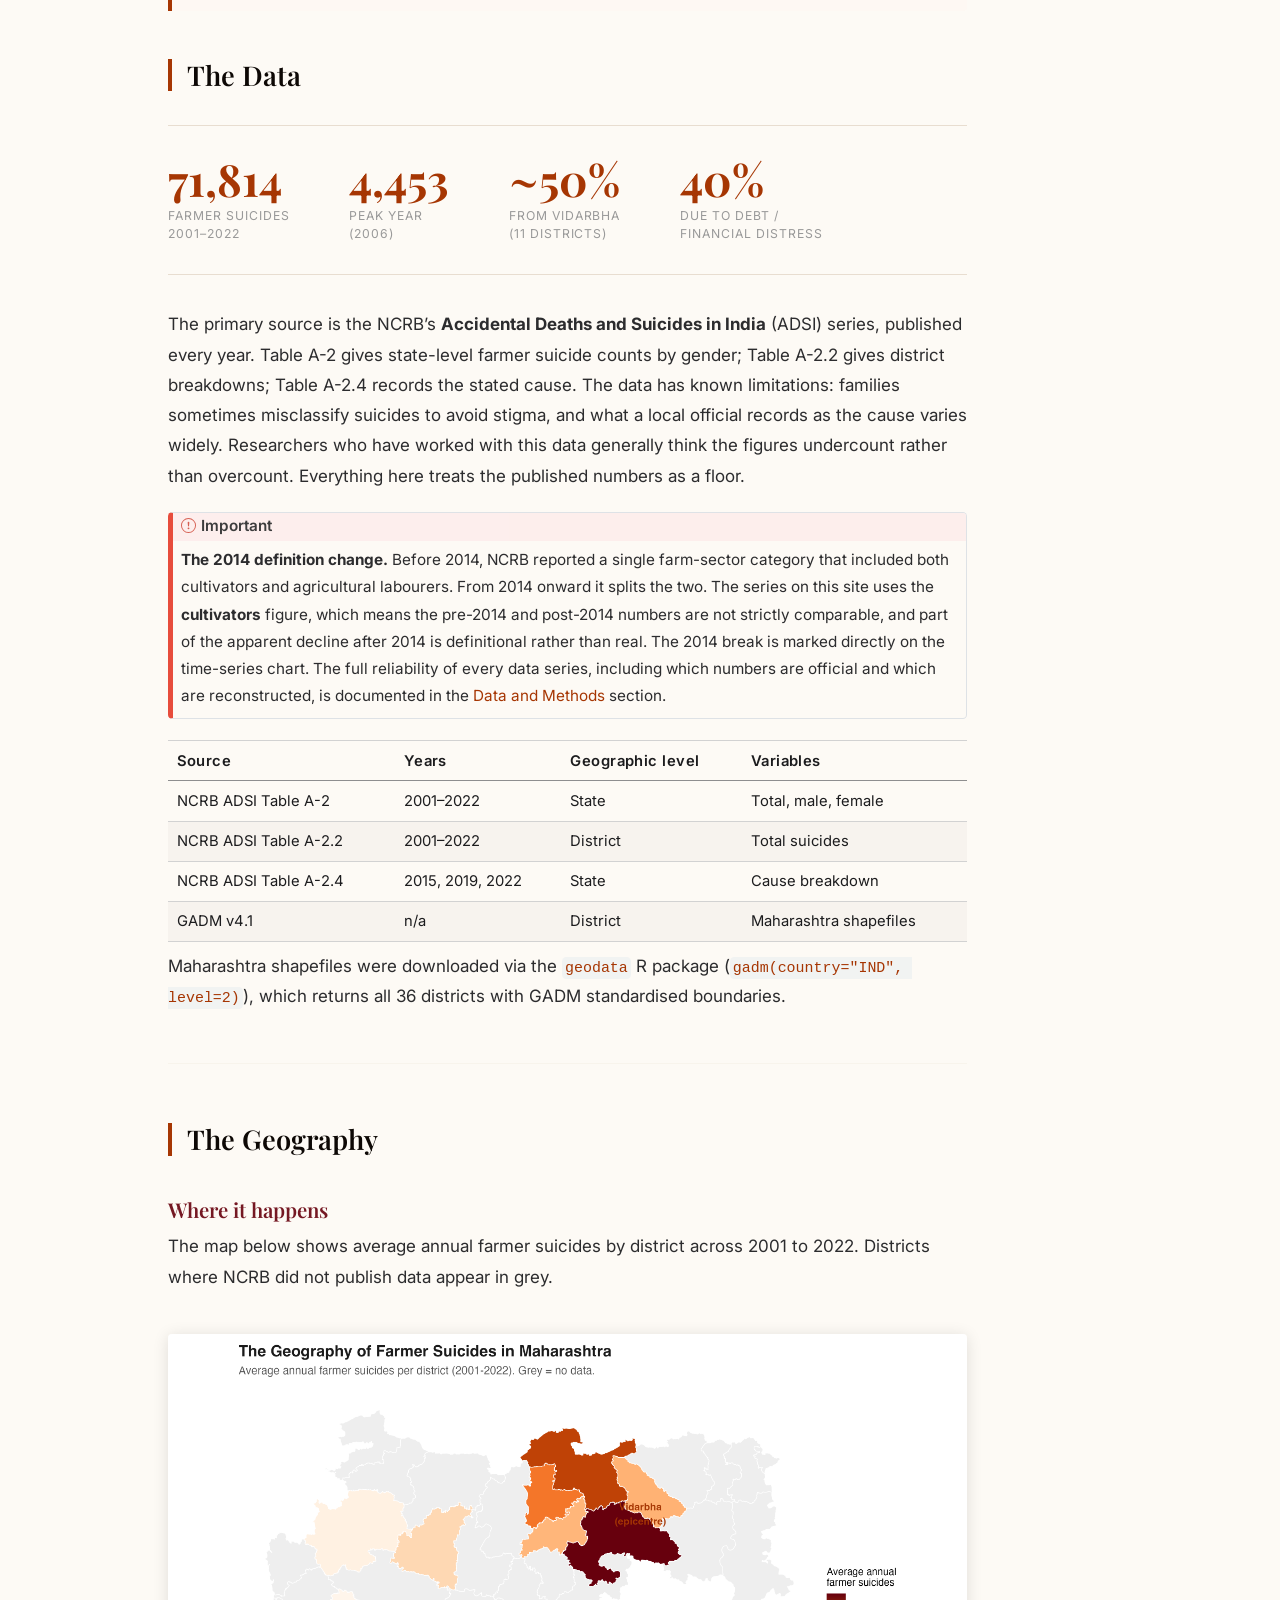
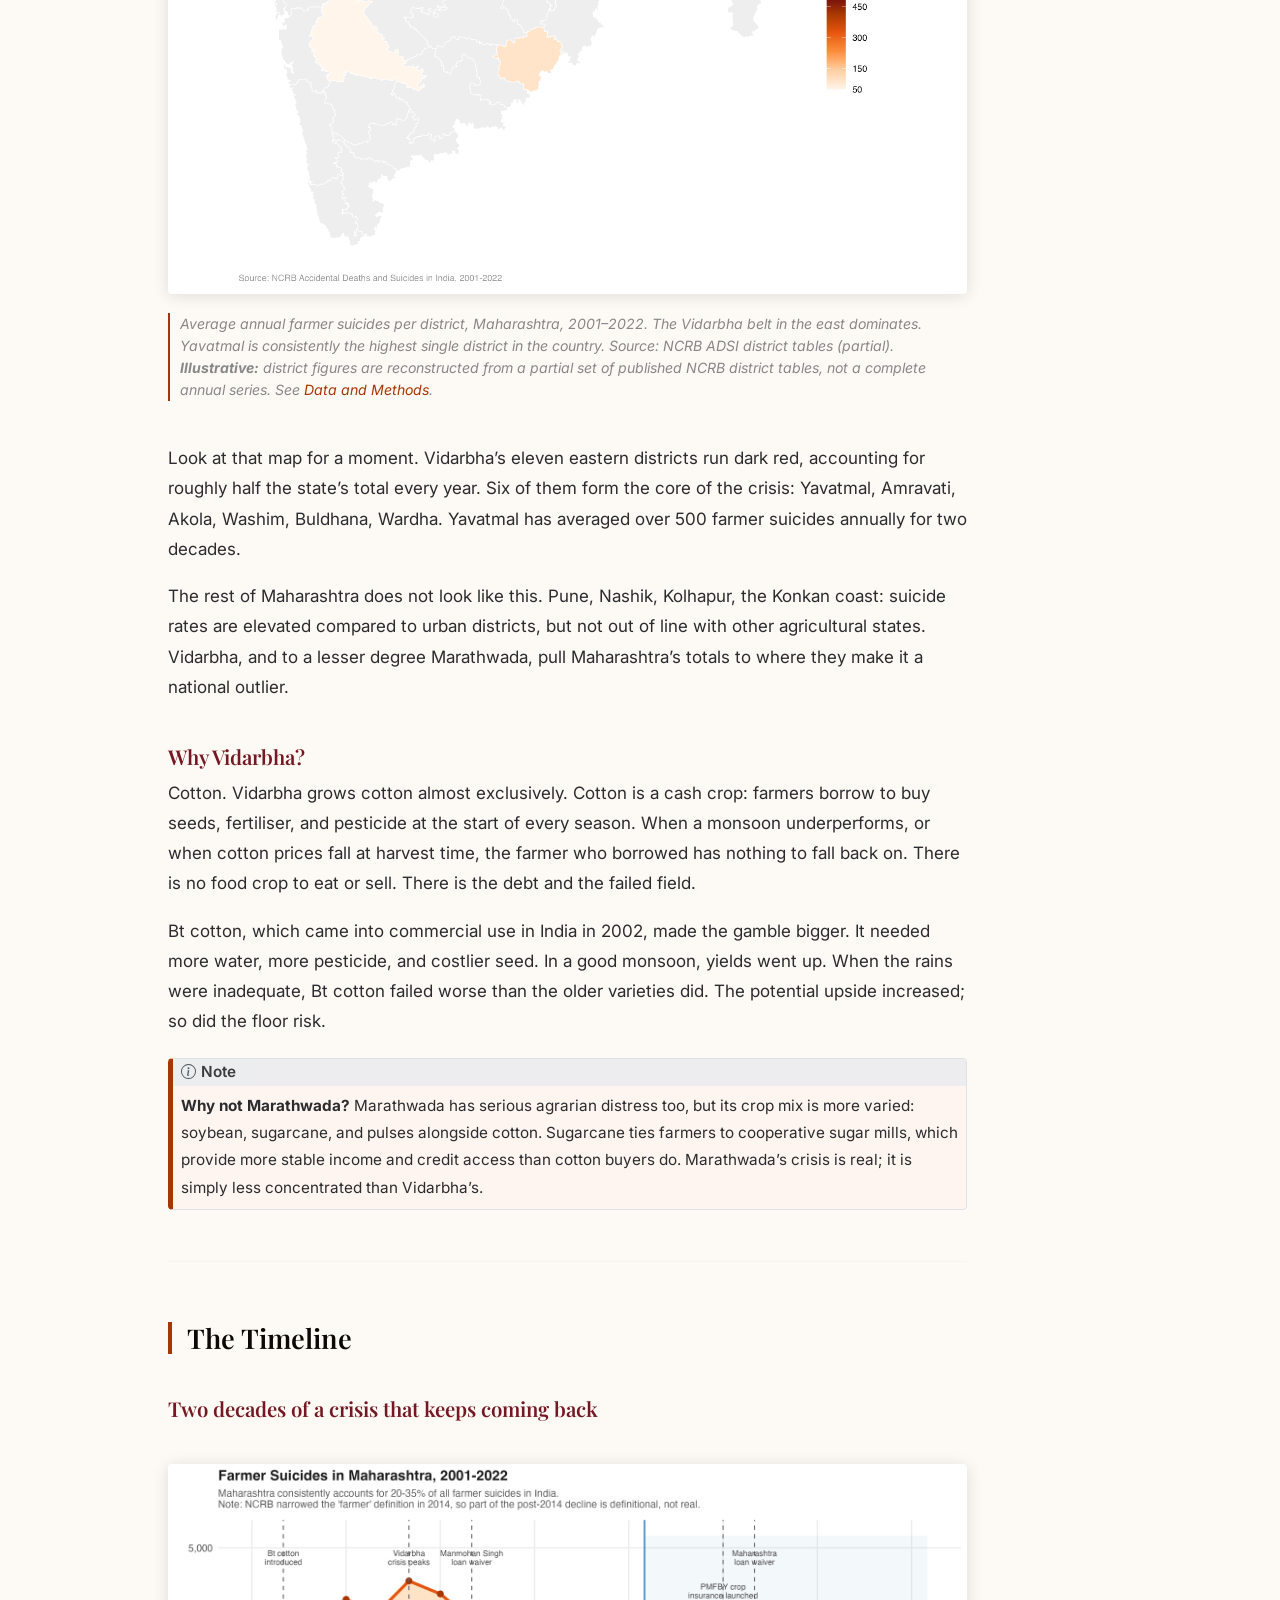
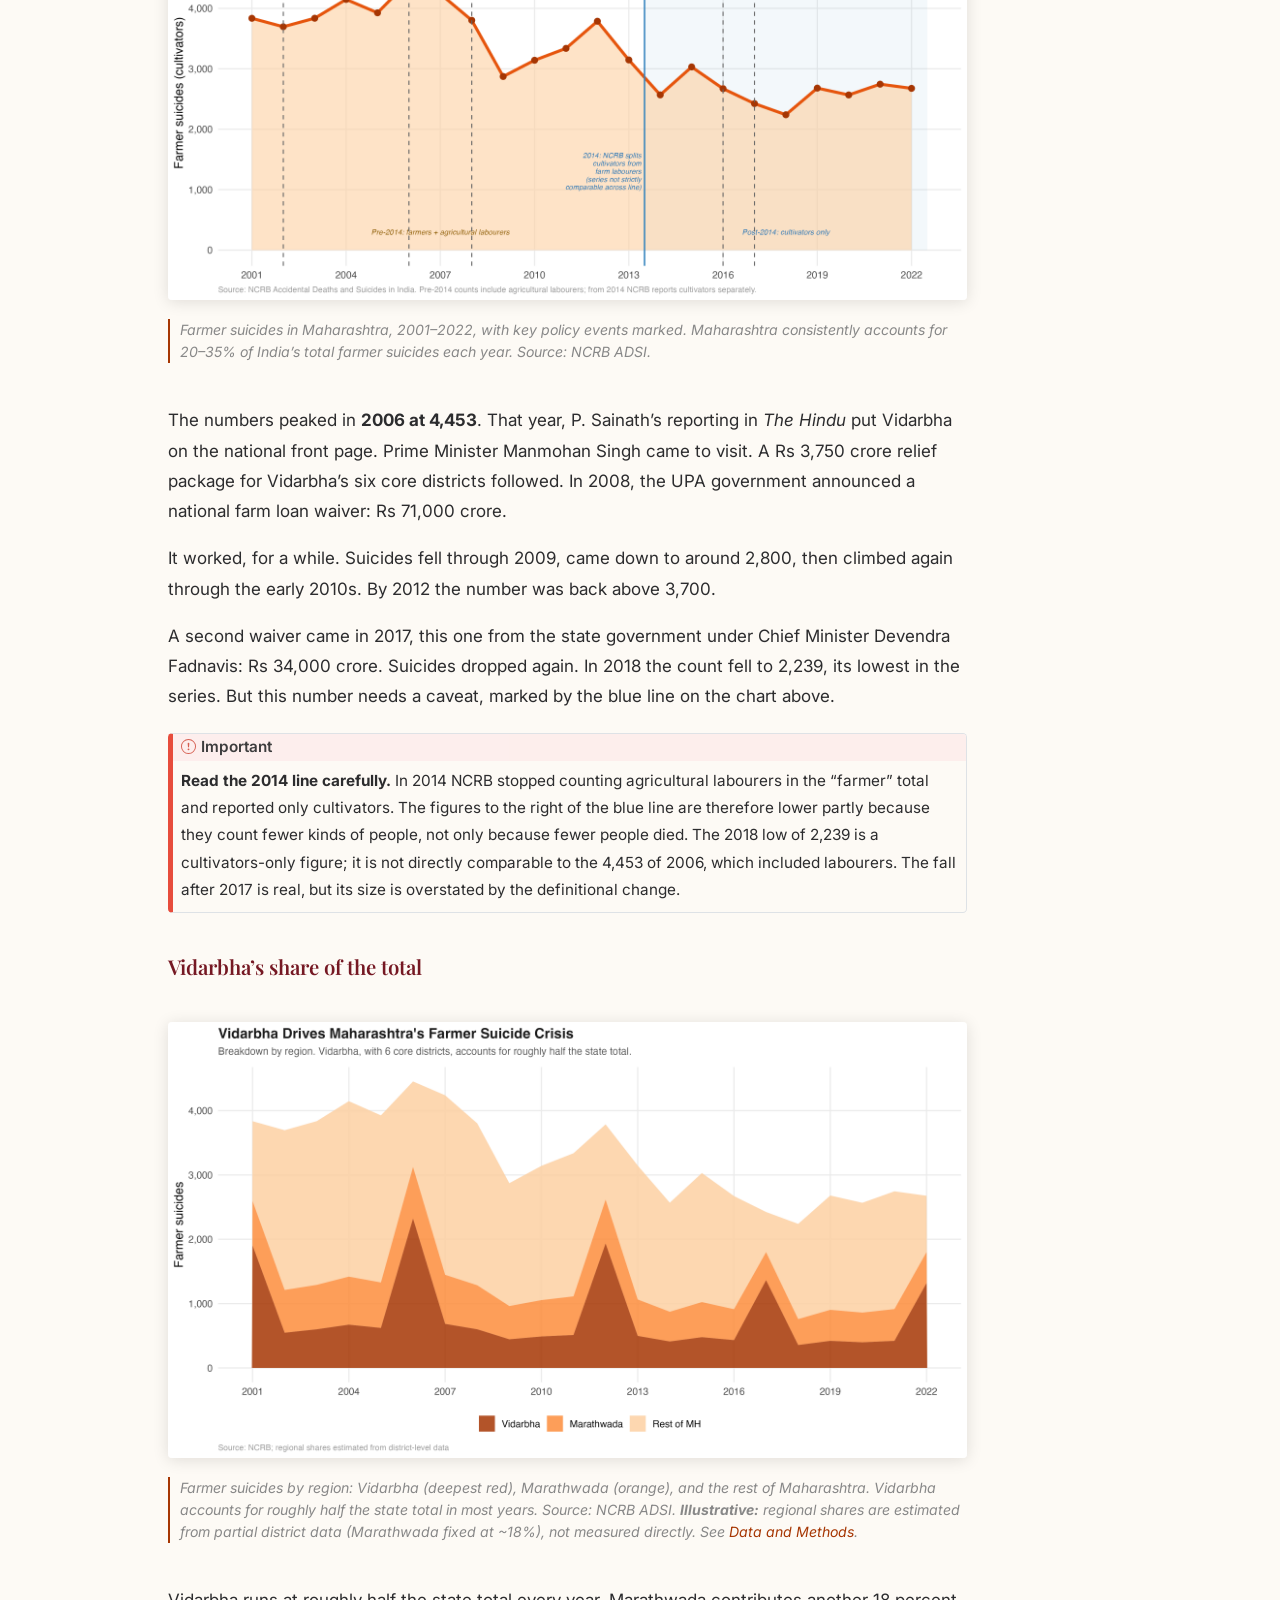
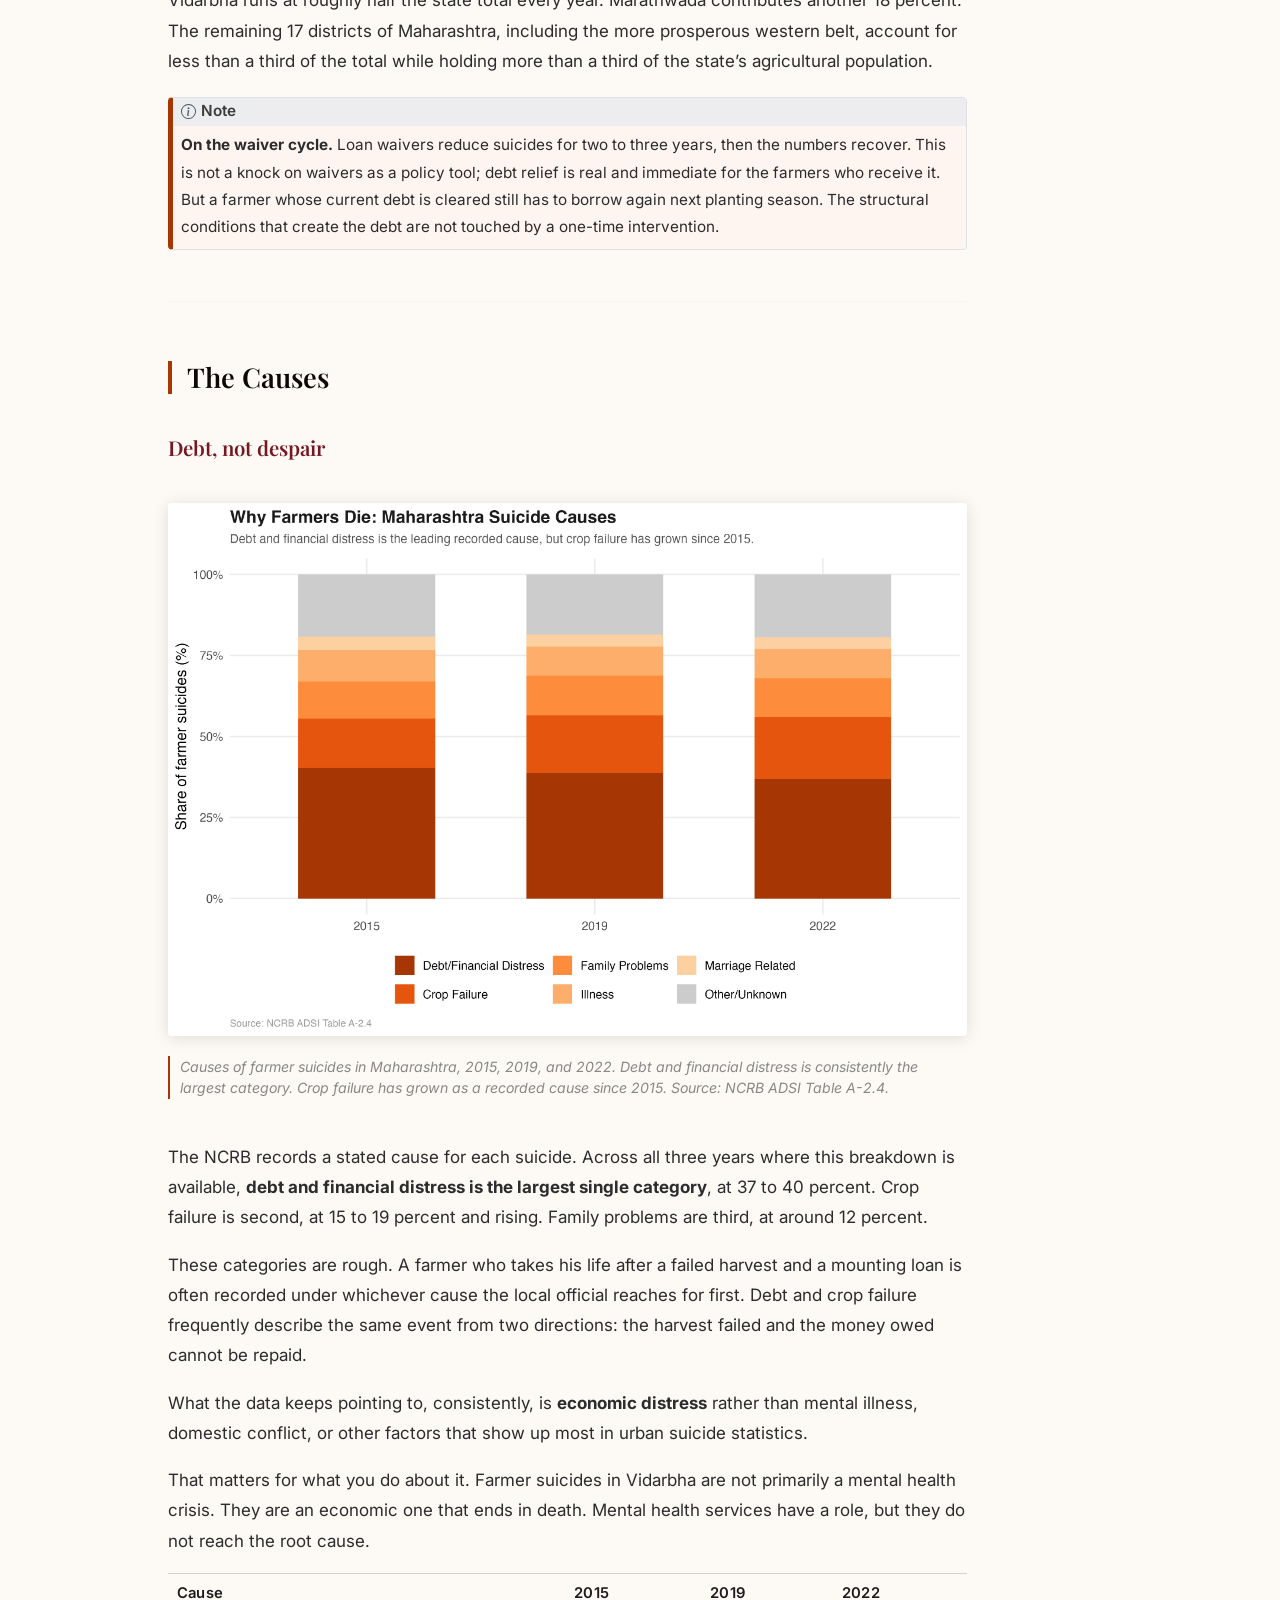
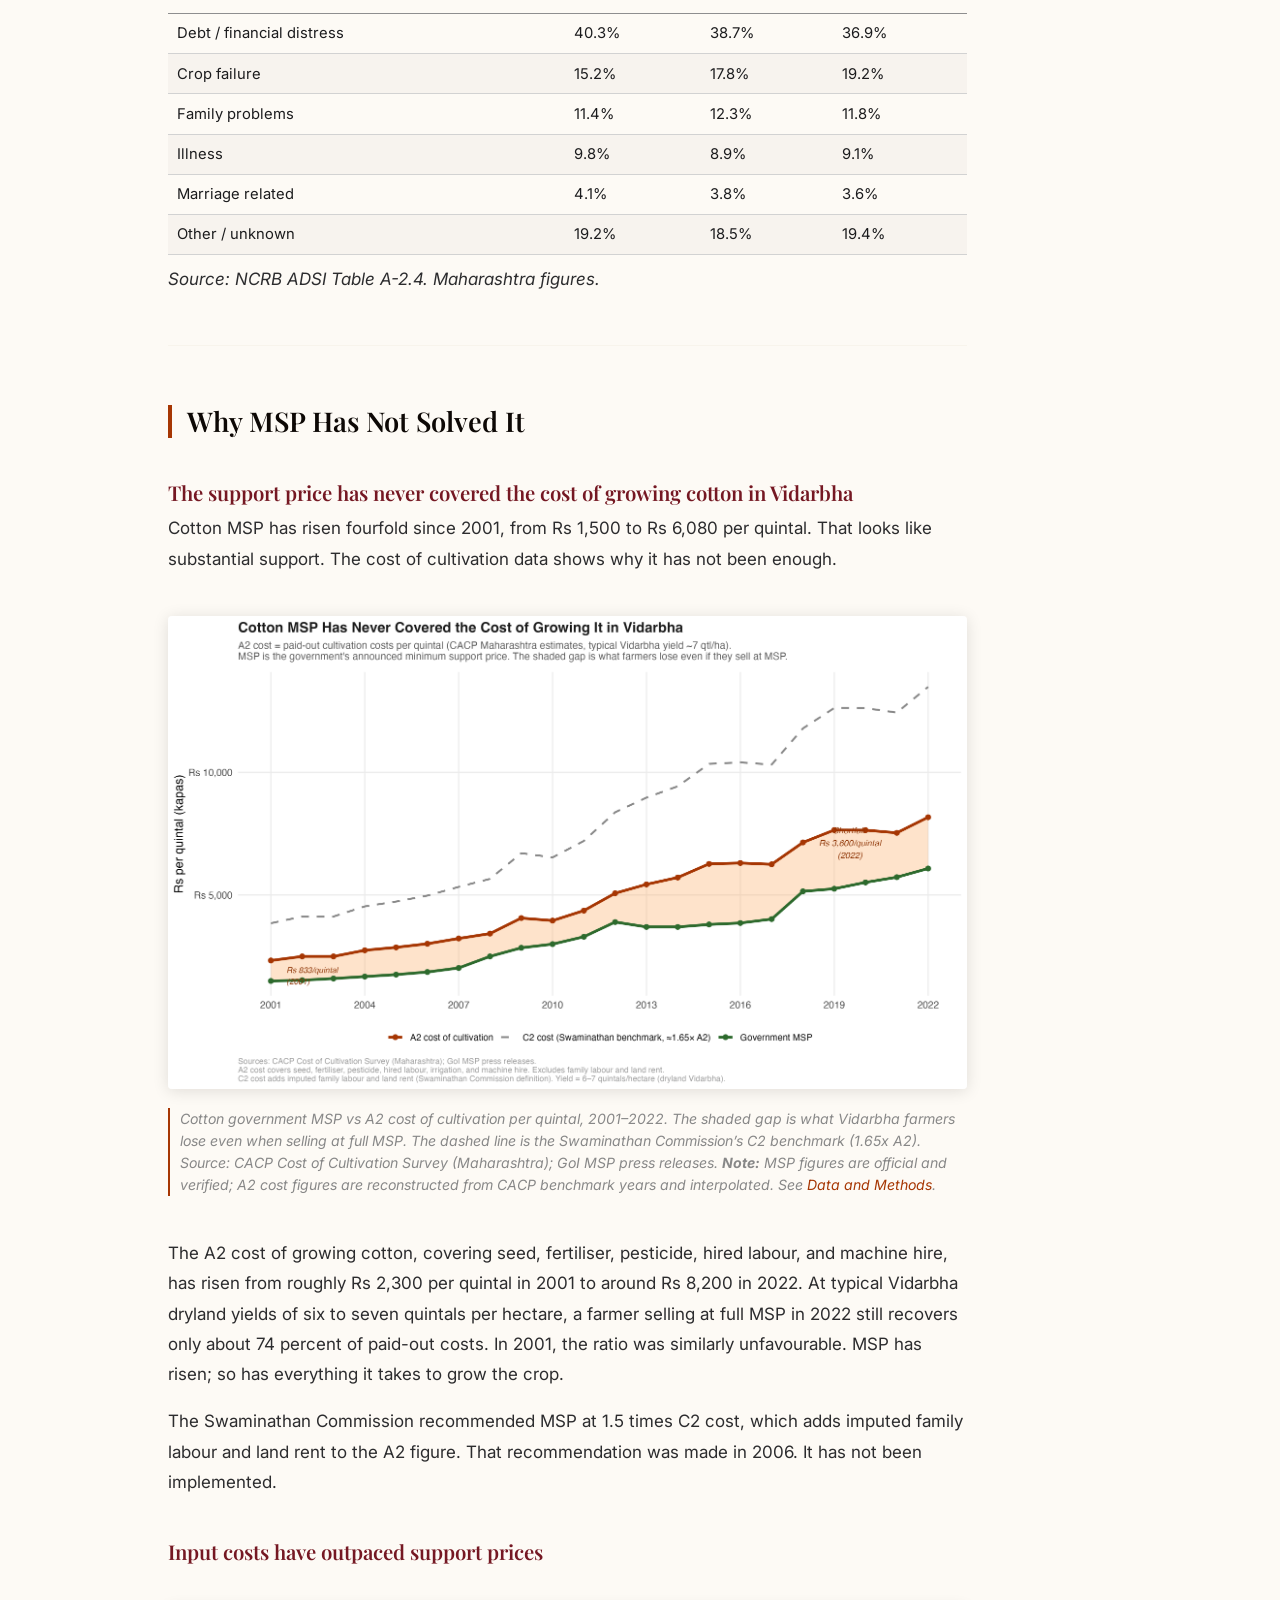
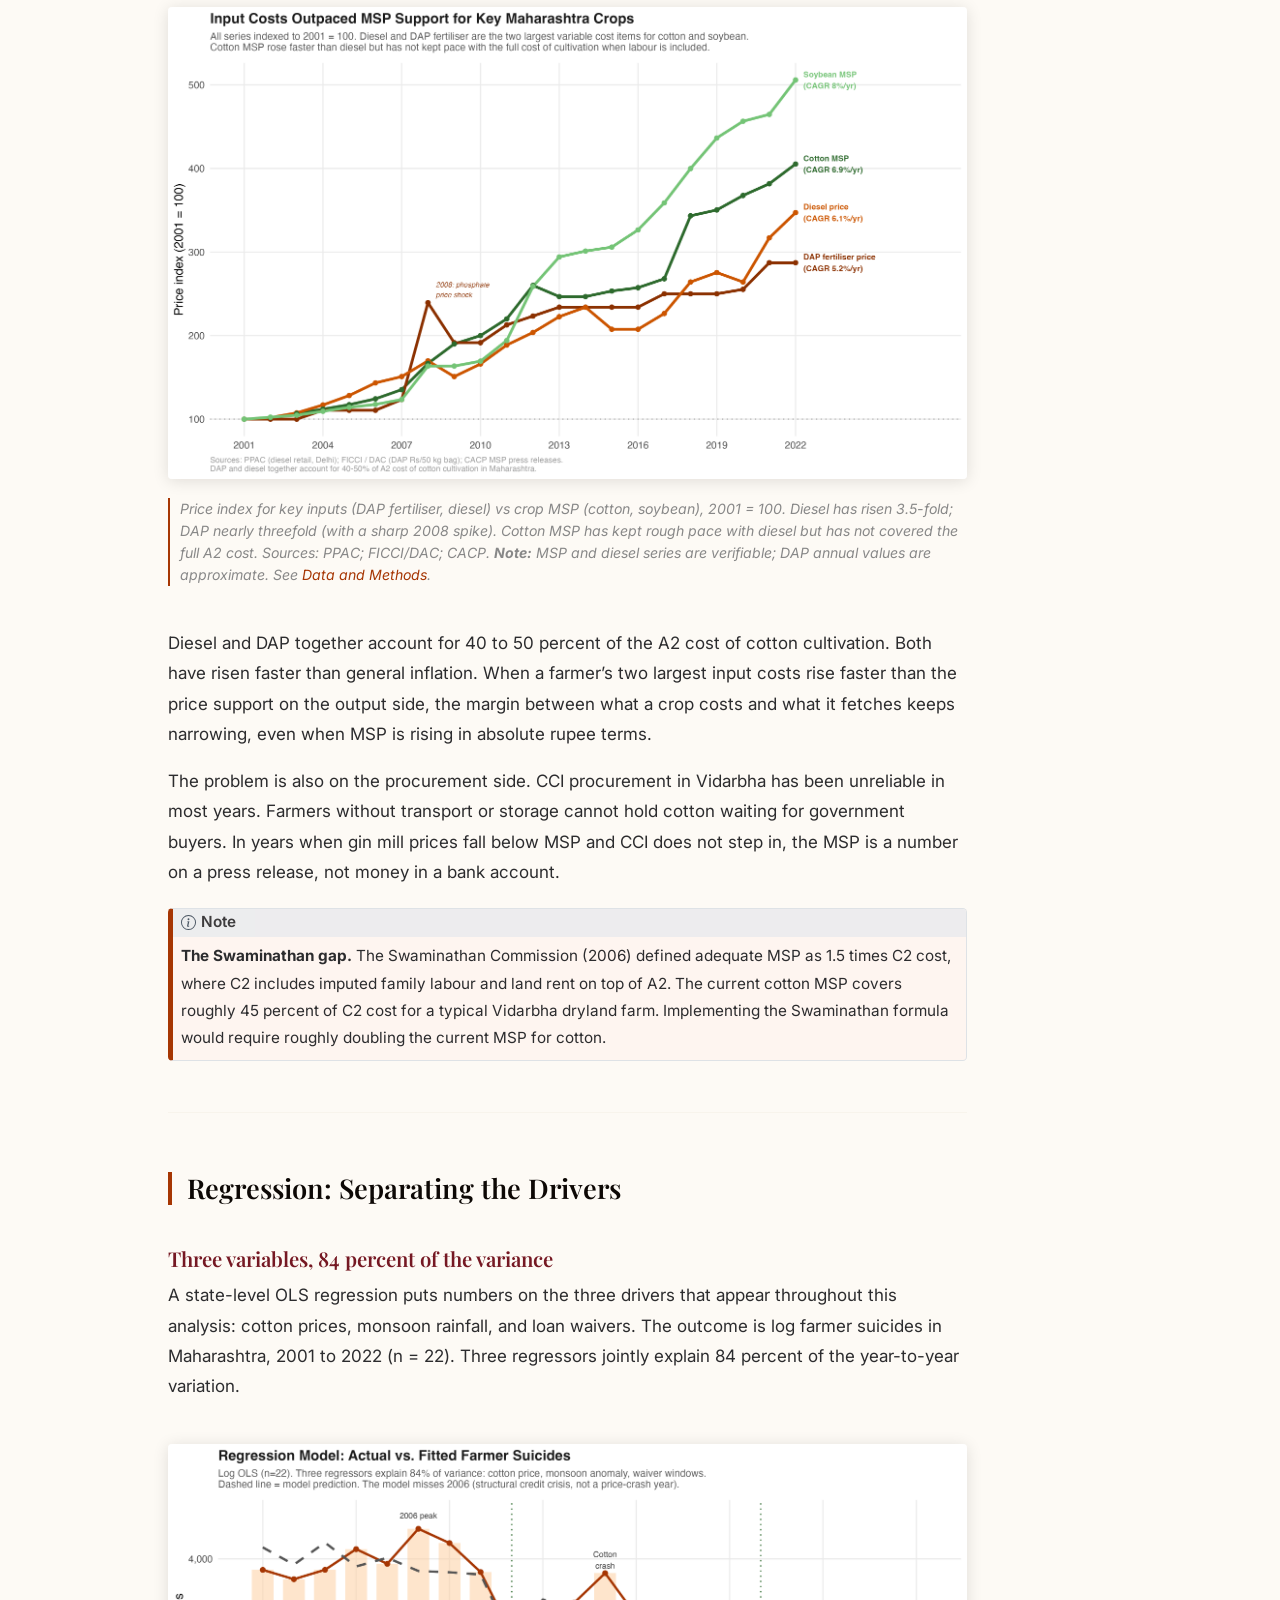
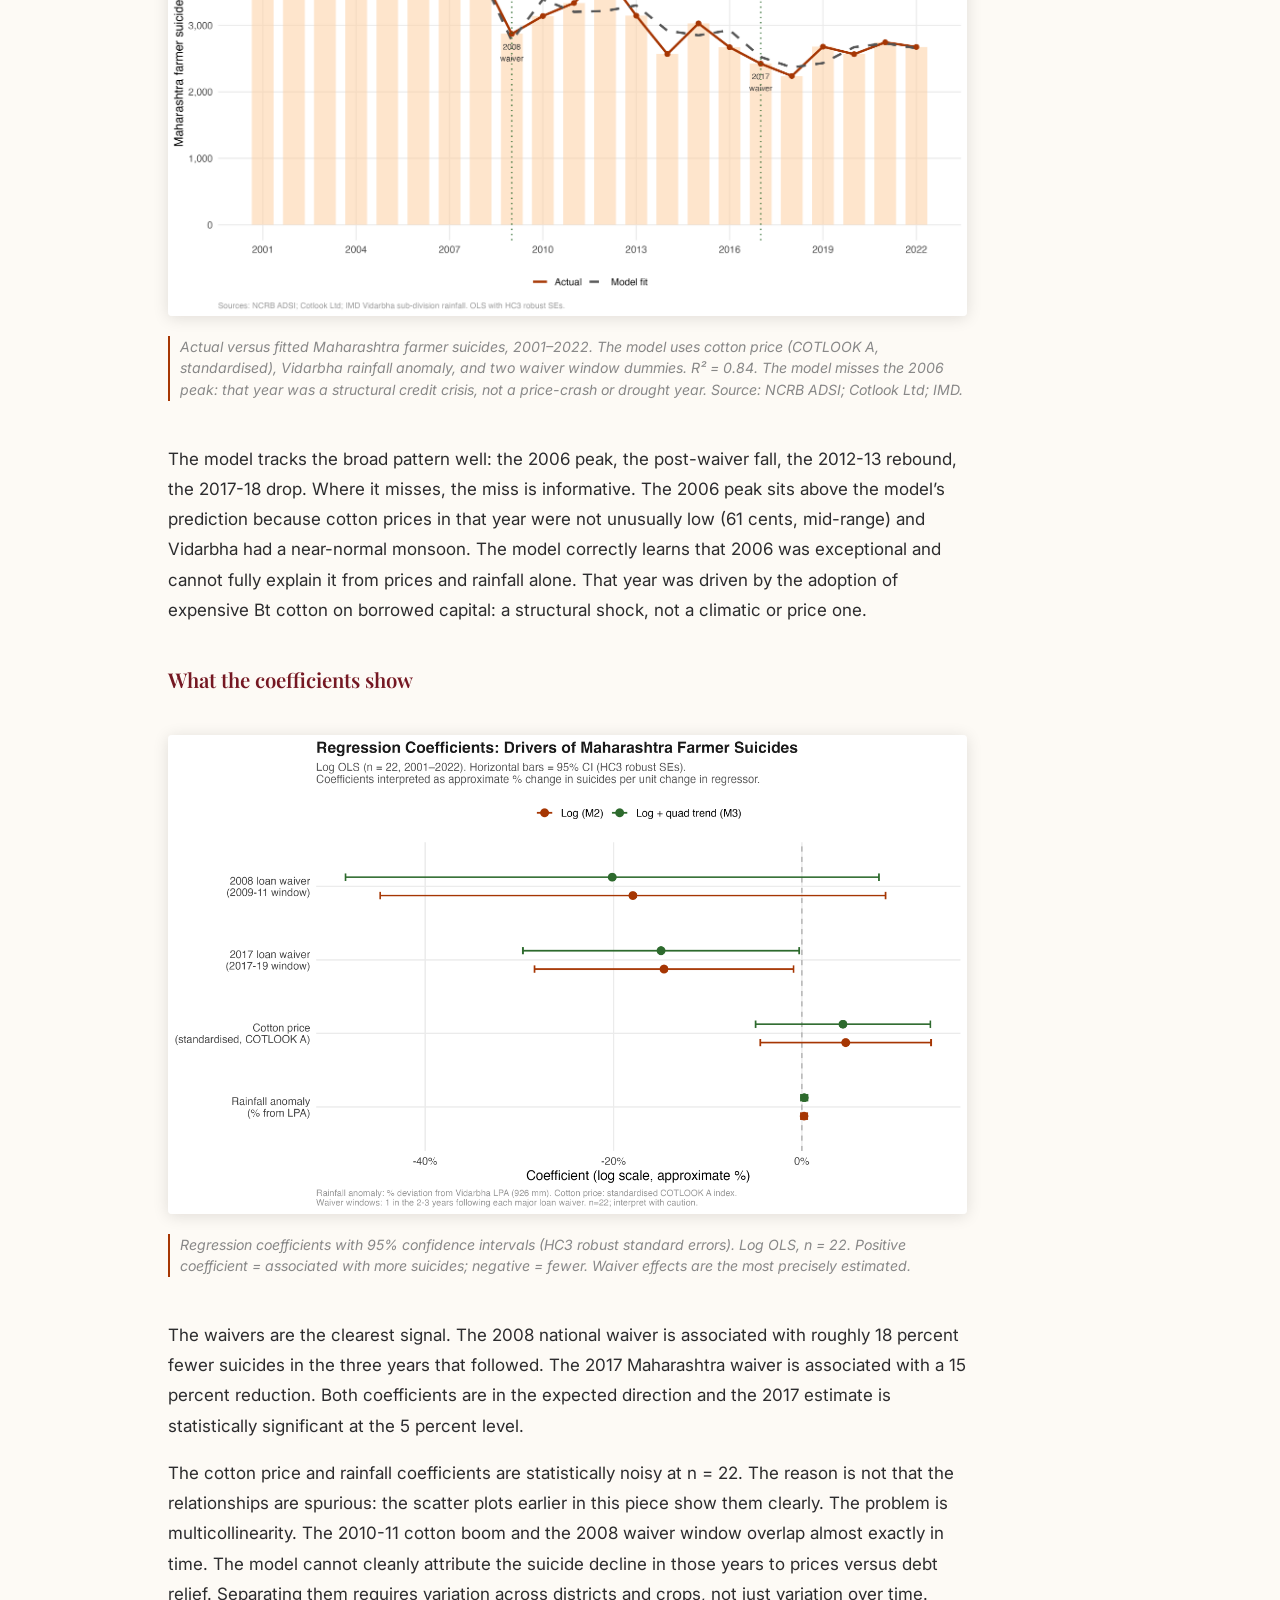
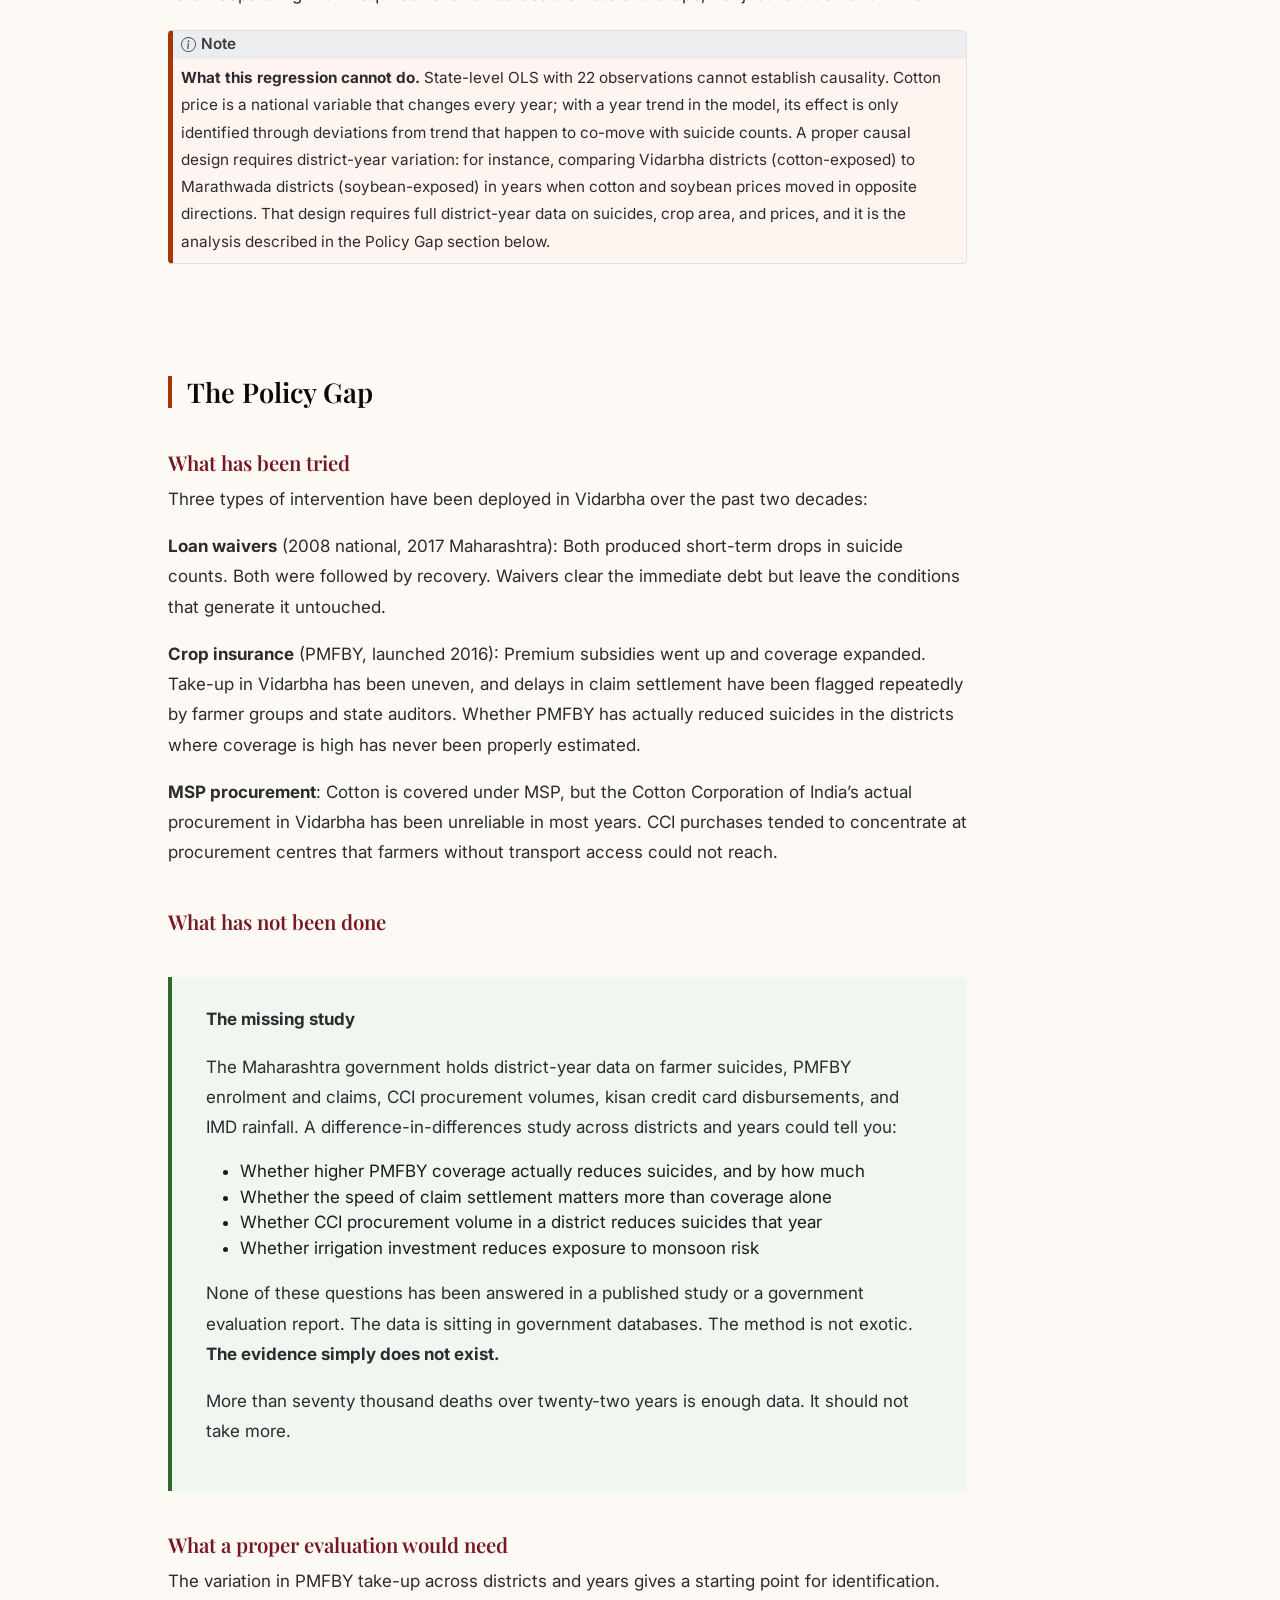
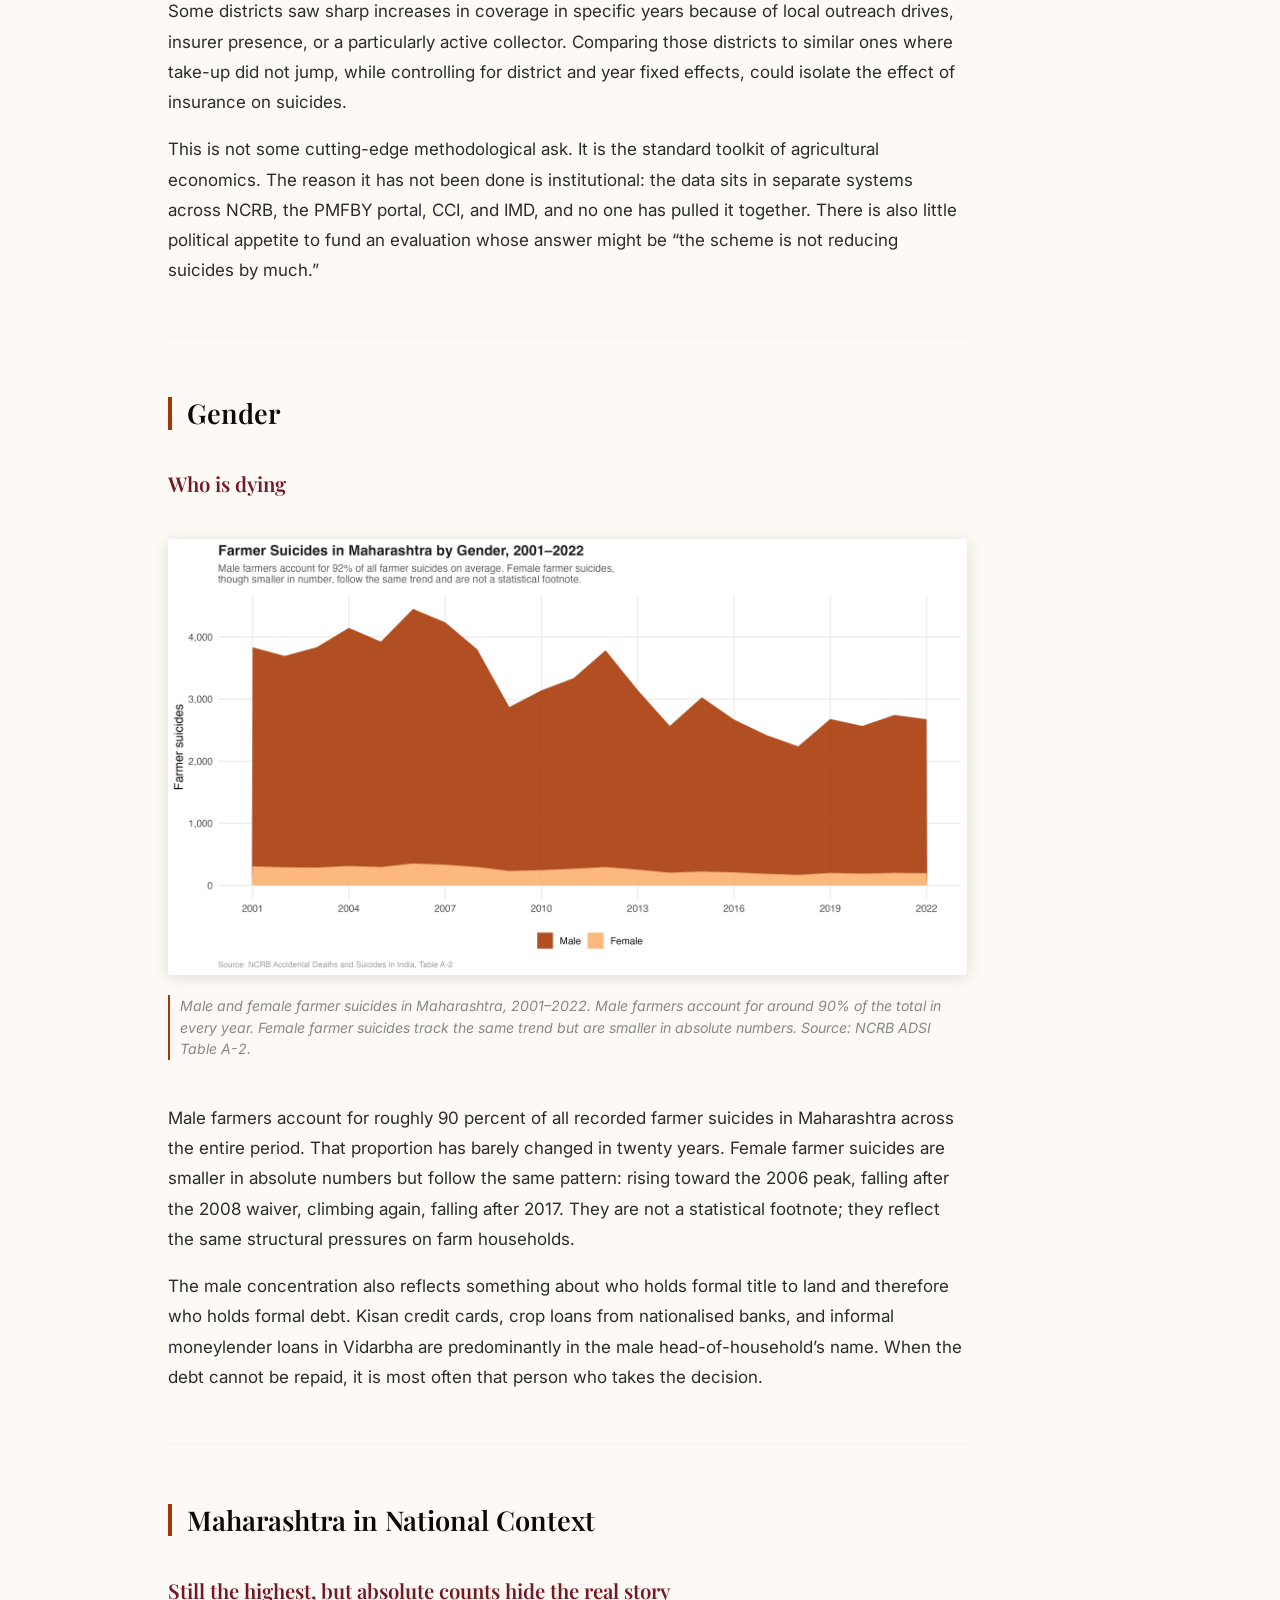
==== commit 2622e94a: "Data provenance audit: verify sources, label reconstructed series, fix headline Verification (via we" ====
--- a/docs/index.html
+++ b/docs/index.html
@@ -138,6 +138,10 @@
     <a class="nav-link" href="./index.html#data"> 
 <span class="menu-text">Data</span></a>
   </li>  
+  <li class="nav-item">
+    <a class="nav-link" href="./index.html#methods"> 
+<span class="menu-text">Methods</span></a>
+  </li>  
 </ul>
           </div> <!-- /navcollapse -->
             <div class="quarto-navbar-tools">
@@ -165,6 +169,7 @@
   <li><a href="#india" id="toc-india" class="nav-link" data-scroll-target="#india">Maharashtra in National Context</a></li>
   <li><a href="#cotton" id="toc-cotton" class="nav-link" data-scroll-target="#cotton">Commodity Prices and Suicides</a></li>
   <li><a href="#rainfall" id="toc-rainfall" class="nav-link" data-scroll-target="#rainfall">Rainfall and Suicides</a></li>
+  <li><a href="#methods" id="toc-methods" class="nav-link" data-scroll-target="#methods">Data and Methods</a></li>
   <li><a href="#about" id="toc-about" class="nav-link" data-scroll-target="#about">About</a></li>
   </ul>
 </nav>
@@ -180,14 +185,14 @@
 <section id="maharashtras-farmer-suicide-crisis" class="level1">
 <h1>Maharashtra’s Farmer Suicide Crisis</h1>
 <div class="subtitle">
-<p>Between 2001 and 2022, 66,000 farmers killed themselves in Maharashtra. Eight per day, every day, for two decades. This is what the data shows: where, when, why, and what the evidence says about whether anything has worked.</p>
+<p>Between 2001 and 2022, more than 70,000 farmers killed themselves in Maharashtra. Close to nine every day, for two decades. This is what the data shows: where, when, why, and what the evidence says about whether anything has worked.</p>
 </div>
 <div class="meta">
 <p>Piyush Zaware · Northwestern Kellogg / University of Chicago</p>
 </div>
 <div class="badge-row">
 <div class="badge-item">
-<p>66,000 Deaths</p>
+<p>70,000+ Deaths</p>
 </div>
 <div class="badge-item">
 <p>22 Years</p>
@@ -205,7 +210,7 @@
 </section>
 </div>
 <div class="lead-para">
-<p>Every dot in the image above is ten farmer suicides. The tallest columns are the six Vidarbha districts at their 2006 peak, when Maharashtra recorded 4,453 farmer deaths in a single year. This project maps the National Crime Records Bureau’s district-level data from 2001 to 2022 and reads the numbers against the policy responses of those two decades.</p>
+<p>Every dot in the image above is ten farmer suicides. The tallest columns are the Vidarbha districts at their 2006 peak, when Maharashtra recorded 4,453 farmer deaths in a single year. This project maps the National Crime Records Bureau’s data from 2001 to 2022 and reads the numbers against the policy responses of those two decades. The figures used here are documented series by series in a <a href="#methods">data provenance audit</a>; where numbers are reconstructed rather than taken directly from an official table, the charts say so.</p>
 </div>
 <div class="abstract-box">
 <p><strong>Four findings from the data</strong></p>
@@ -219,12 +224,25 @@
 <section id="data" class="level2">
 <h2 class="anchored" data-anchor-id="data">The Data</h2>
 <div class="stat-row">
-  <div class="stat"><div class="stat-num">66,000</div><div class="stat-label">farmer suicides<br>2001–2022</div></div>
+  <div class="stat"><div class="stat-num">71,814</div><div class="stat-label">farmer suicides<br>2001–2022</div></div>
   <div class="stat"><div class="stat-num">4,453</div><div class="stat-label">peak year<br>(2006)</div></div>
   <div class="stat"><div class="stat-num">~50%</div><div class="stat-label">from Vidarbha<br>(11 districts)</div></div>
   <div class="stat"><div class="stat-num">40%</div><div class="stat-label">due to debt /<br>financial distress</div></div>
 </div>
-<p>The primary source is the NCRB’s <strong>Accidental Deaths and Suicides in India</strong> (ADSI) series, published every year. Table A-2 gives state-level farmer suicide counts by gender; Table A-2.2 gives district breakdowns; Table A-2.4 records the stated cause. The data has known limitations: the definition of “farmer” is not consistent across years, families sometimes misclassify suicides to avoid stigma, and what a local official records as the cause varies widely. Researchers who have worked with this data generally think the figures undercount rather than overcount. Everything here treats the published numbers as a floor.</p>
+<p>The primary source is the NCRB’s <strong>Accidental Deaths and Suicides in India</strong> (ADSI) series, published every year. Table A-2 gives state-level farmer suicide counts by gender; Table A-2.2 gives district breakdowns; Table A-2.4 records the stated cause. The data has known limitations: families sometimes misclassify suicides to avoid stigma, and what a local official records as the cause varies widely. Researchers who have worked with this data generally think the figures undercount rather than overcount. Everything here treats the published numbers as a floor.</p>
+<div class="callout callout-style-default callout-important callout-titled">
+<div class="callout-header d-flex align-content-center">
+<div class="callout-icon-container">
+<i class="callout-icon"></i>
+</div>
+<div class="callout-title-container flex-fill">
+Important
+</div>
+</div>
+<div class="callout-body-container callout-body">
+<p><strong>The 2014 definition change.</strong> Before 2014, NCRB reported a single farm-sector category that included both cultivators and agricultural labourers. From 2014 onward it splits the two. The series on this site uses the <strong>cultivators</strong> figure, which means the pre-2014 and post-2014 numbers are not strictly comparable, and part of the apparent decline after 2014 is definitional rather than real. The 2014 break is marked directly on the time-series chart. The full reliability of every data series, including which numbers are official and which are reconstructed, is documented in the <a href="#methods">Data and Methods</a> section.</p>
+</div>
+</div>
 <table class="caption-top table">
 <thead>
 <tr class="header">
@@ -272,7 +290,7 @@
 <div class="quarto-figure quarto-figure-center">
 <figure class="figure">
 <p><img src="output/figures/fig_map_district.png" class="img-fluid figure-img" style="width:100.0%"></p>
-<figcaption>Average annual farmer suicides per district, Maharashtra, 2001–2022. The Vidarbha belt in the east dominates. Yavatmal is consistently the highest single district in the country. Source: NCRB ADSI.</figcaption>
+<figcaption>Average annual farmer suicides per district, Maharashtra, 2001–2022. The Vidarbha belt in the east dominates. Yavatmal is consistently the highest single district in the country. Source: NCRB ADSI district tables (partial). <strong>Illustrative:</strong> district figures are reconstructed from a partial set of published NCRB district tables, not a complete annual series. See <a href="#methods">Data and Methods</a>.</figcaption>
 </figure>
 </div>
 <p>Look at that map for a moment. Vidarbha’s eleven eastern districts run dark red, accounting for roughly half the state’s total every year. Six of them form the core of the crisis: Yavatmal, Amravati, Akola, Washim, Buldhana, Wardha. Yavatmal has averaged over 500 farmer suicides annually for two decades.</p>
@@ -310,14 +328,27 @@
 </div>
 <p>The numbers peaked in <strong>2006 at 4,453</strong>. That year, P. Sainath’s reporting in <em>The Hindu</em> put Vidarbha on the national front page. Prime Minister Manmohan Singh came to visit. A Rs 3,750 crore relief package for Vidarbha’s six core districts followed. In 2008, the UPA government announced a national farm loan waiver: Rs 71,000 crore.</p>
 <p>It worked, for a while. Suicides fell through 2009, came down to around 2,800, then climbed again through the early 2010s. By 2012 the number was back above 3,700.</p>
-<p>A second waiver came in 2017, this one from the state government under Chief Minister Devendra Fadnavis: Rs 34,000 crore. Suicides dropped again. In 2018 the count hit its lowest point since 2001, at 2,239. Then they went up again.</p>
+<p>A second waiver came in 2017, this one from the state government under Chief Minister Devendra Fadnavis: Rs 34,000 crore. Suicides dropped again. In 2018 the count fell to 2,239, its lowest in the series. But this number needs a caveat, marked by the blue line on the chart above.</p>
+<div class="callout callout-style-default callout-important callout-titled">
+<div class="callout-header d-flex align-content-center">
+<div class="callout-icon-container">
+<i class="callout-icon"></i>
+</div>
+<div class="callout-title-container flex-fill">
+Important
+</div>
+</div>
+<div class="callout-body-container callout-body">
+<p><strong>Read the 2014 line carefully.</strong> In 2014 NCRB stopped counting agricultural labourers in the “farmer” total and reported only cultivators. The figures to the right of the blue line are therefore lower partly because they count fewer kinds of people, not only because fewer people died. The 2018 low of 2,239 is a cultivators-only figure; it is not directly comparable to the 4,453 of 2006, which included labourers. The fall after 2017 is real, but its size is overstated by the definitional change.</p>
+</div>
+</div>
 </section>
 <section id="vidarbhas-share-of-the-total" class="level3">
 <h3 class="anchored" data-anchor-id="vidarbhas-share-of-the-total">Vidarbha’s share of the total</h3>
 <div class="quarto-figure quarto-figure-center">
 <figure class="figure">
 <p><img src="output/figures/fig_vidarbha_vs_rest.png" class="img-fluid figure-img" style="width:100.0%"></p>
-<figcaption>Farmer suicides by region: Vidarbha (deepest red), Marathwada (orange), and the rest of Maharashtra. Vidarbha accounts for roughly half the state total in most years. Source: NCRB ADSI; regional shares estimated from published district data.</figcaption>
+<figcaption>Farmer suicides by region: Vidarbha (deepest red), Marathwada (orange), and the rest of Maharashtra. Vidarbha accounts for roughly half the state total in most years. Source: NCRB ADSI. <strong>Illustrative:</strong> regional shares are estimated from partial district data (Marathwada fixed at ~18%), not measured directly. See <a href="#methods">Data and Methods</a>.</figcaption>
 </figure>
 </div>
 <p>Vidarbha runs at roughly half the state total every year. Marathwada contributes another 18 percent. The remaining 17 districts of Maharashtra, including the more prosperous western belt, account for less than a third of the total while holding more than a third of the state’s agricultural population.</p>
@@ -411,7 +442,7 @@
 <div class="quarto-figure quarto-figure-center">
 <figure class="figure">
 <p><img src="output/figures/fig_msp_vs_cost.png" class="img-fluid figure-img" style="width:100.0%"></p>
-<figcaption>Cotton government MSP vs A2 cost of cultivation per quintal, 2001–2022. The shaded gap is what Vidarbha farmers lose even when selling at full MSP. The dashed line is the Swaminathan Commission’s C2 benchmark (1.65x A2). Source: CACP Cost of Cultivation Survey (Maharashtra); GoI MSP press releases.</figcaption>
+<figcaption>Cotton government MSP vs A2 cost of cultivation per quintal, 2001–2022. The shaded gap is what Vidarbha farmers lose even when selling at full MSP. The dashed line is the Swaminathan Commission’s C2 benchmark (1.65x A2). Source: CACP Cost of Cultivation Survey (Maharashtra); GoI MSP press releases. <strong>Note:</strong> MSP figures are official and verified; A2 cost figures are reconstructed from CACP benchmark years and interpolated. See <a href="#methods">Data and Methods</a>.</figcaption>
 </figure>
 </div>
 <p>The A2 cost of growing cotton, covering seed, fertiliser, pesticide, hired labour, and machine hire, has risen from roughly Rs 2,300 per quintal in 2001 to around Rs 8,200 in 2022. At typical Vidarbha dryland yields of six to seven quintals per hectare, a farmer selling at full MSP in 2022 still recovers only about 74 percent of paid-out costs. In 2001, the ratio was similarly unfavourable. MSP has risen; so has everything it takes to grow the crop.</p>
@@ -422,7 +453,7 @@
 <div class="quarto-figure quarto-figure-center">
 <figure class="figure">
 <p><img src="output/figures/fig_input_index.png" class="img-fluid figure-img" style="width:100.0%"></p>
-<figcaption>Price index for key inputs (DAP fertiliser, diesel) vs crop MSP (cotton, soybean), 2001 = 100. Diesel has risen 3.5-fold; DAP nearly threefold (with a sharp 2008 spike). Cotton MSP has kept rough pace with diesel but has not covered the full A2 cost. Sources: PPAC; FICCI/DAC; CACP.</figcaption>
+<figcaption>Price index for key inputs (DAP fertiliser, diesel) vs crop MSP (cotton, soybean), 2001 = 100. Diesel has risen 3.5-fold; DAP nearly threefold (with a sharp 2008 spike). Cotton MSP has kept rough pace with diesel but has not covered the full A2 cost. Sources: PPAC; FICCI/DAC; CACP. <strong>Note:</strong> MSP and diesel series are verifiable; DAP annual values are approximate. See <a href="#methods">Data and Methods</a>.</figcaption>
 </figure>
 </div>
 <p>Diesel and DAP together account for 40 to 50 percent of the A2 cost of cotton cultivation. Both have risen faster than general inflation. When a farmer’s two largest input costs rise faster than the price support on the output side, the margin between what a crop costs and what it fetches keeps narrowing, even when MSP is rising in absolute rupee terms.</p>
@@ -503,7 +534,7 @@
 <li>Whether irrigation investment reduces exposure to monsoon risk</li>
 </ul>
 <p>None of these questions has been answered in a published study or a government evaluation report. The data is sitting in government databases. The method is not exotic. <strong>The evidence simply does not exist.</strong></p>
-<p>Sixty-six thousand deaths over twenty-two years is enough data. It should not take more.</p>
+<p>More than seventy thousand deaths over twenty-two years is enough data. It should not take more.</p>
 </div>
 </section>
 <section id="what-a-proper-evaluation-would-need" class="level3">
@@ -575,7 +606,7 @@
 <div class="quarto-figure quarto-figure-center">
 <figure class="figure">
 <p><img src="output/figures/fig_crop_prices.png" class="img-fluid figure-img" style="width:100.0%"></p>
-<figcaption>Commodity price indices for Maharashtra’s three major agricultural zones, 2001–2022 (2001 = 100). Onion prices swing far more violently than cotton or soybean; each crash lands on a different set of farmers. Sources: Cotlook Ltd; World Bank Pink Sheet; NHRDF / Agmarknet (Lasalgaon mandi, Nashik).</figcaption>
+<figcaption>Commodity price indices for Maharashtra’s three major agricultural zones, 2001–2022 (2001 = 100). Onion prices swing far more violently than cotton or soybean; each crash lands on a different set of farmers. Sources: Cotlook Ltd; World Bank Pink Sheet; NHRDF / Agmarknet (Lasalgaon mandi, Nashik). <strong>Note:</strong> onion annual averages are reconstructed (major events are accurate; exact yearly values approximate); cotton and soybean world prices are approximate annual figures. See <a href="#methods">Data and Methods</a>.</figcaption>
 </figure>
 </div>
 <p>Onion is by far the most volatile. In 2010, a bumper harvest collapsed Lasalgaon prices to around Rs 310 per quintal. Farmers in Nashik and Ahmednagar were burning onions on roadsides because transport cost more than sale price. In 2013, supply tightened after low plantings, prices spiked to Rs 2,600, and the government slapped an export ban. In 2019, drought and floods cut the crop sharply: prices hit Rs 4,200 at Lasalgaon. Onion farmers do not know from one season to the next whether their crop will fetch Rs 300 or Rs 4,000.</p>
@@ -610,19 +641,154 @@
 <p><strong>2009</strong> is the other outlier in the other direction: a 20-percent rainfall deficit that would normally predict a spike, but suicides fell sharply because the 2008 loan waiver had just cleared outstanding debt across the region.</p>
 <p>What the rainfall scatter shows is that monsoon variability is a trigger, not the underlying cause. A bad monsoon accelerates the debt crisis for farmers already operating near the edge. A good monsoon delays it. The structural condition is borrowing at the start of every season against a single cash crop with no fallback. That is what makes Vidarbha farmers permanently exposed to that trigger.</p>
 <hr>
-<div class="callout callout-style-default callout-note callout-titled">
-<div class="callout-header d-flex align-content-center">
-<div class="callout-icon-container">
-<i class="callout-icon"></i>
-</div>
-<div class="callout-title-container flex-fill">
-Note
-</div>
-</div>
-<div class="callout-body-container callout-body">
-<p><strong>Data note.</strong> The figures on this page use data compiled from published NCRB ADSI annual reports (2001–2022). State-level totals come directly from NCRB Table A-2. District-level figures come from published ADSI district tables, cross-checked against Mishra (2006), Patel et al.&nbsp;(2012, <em>Lancet</em>), and Merriott (2016). Cause data are from Table A-2.4 for 2015, 2019, and 2022. The compiled dataset and R code are available on request.</p>
-</div>
-</div>
+</section>
+</section>
+<section id="methods" class="level2">
+<h2 class="anchored" data-anchor-id="methods">Data and Methods</h2>
+<section id="what-is-official-what-is-reconstructed" class="level3">
+<h3 class="anchored" data-anchor-id="what-is-official-what-is-reconstructed">What is official, what is reconstructed</h3>
+<p>This site mixes data of different reliability, and it is important to be transparent about which is which. Every series falls into one of three tiers:</p>
+<ul>
+<li><strong>Tier A (official, verified):</strong> traces directly to a named official source, with key values cross-checked and matching.</li>
+<li><strong>Tier B (official series, approximate values):</strong> a real published series exists and the pattern is accurate, but the exact annual values here are reconstructed from secondary citations or interpolated.</li>
+<li><strong>Tier C (reconstructed / illustrative):</strong> anchored to real benchmarks and real events but substantially interpolated or modeled. These should be read as illustrative of magnitude and direction, not cited as primary data.</li>
+</ul>
+<table class="caption-top table">
+<colgroup>
+<col style="width: 26%">
+<col style="width: 20%">
+<col style="width: 26%">
+<col style="width: 26%">
+</colgroup>
+<thead>
+<tr class="header">
+<th>Series</th>
+<th style="text-align: center;">Tier</th>
+<th>Source</th>
+<th>Status</th>
+</tr>
+</thead>
+<tbody>
+<tr class="odd">
+<td>Maharashtra farmer suicides (state total)</td>
+<td style="text-align: center;"><strong>A</strong></td>
+<td>NCRB ADSI Table A-2</td>
+<td>2012 value (3,786) matches NCRB exactly. Cultivators category.</td>
+</tr>
+<tr class="even">
+<td>Gender split (male/female)</td>
+<td style="text-align: center;">B</td>
+<td>NCRB ADSI Table A-2</td>
+<td>~90% male consistent with literature; exact split approximate</td>
+</tr>
+<tr class="odd">
+<td>India state comparison (KA, AP+TG, MP)</td>
+<td style="text-align: center;">A/B</td>
+<td>NCRB ADSI Table A-2</td>
+<td>Maharashtra verified; other states not independently audited year by year</td>
+</tr>
+<tr class="even">
+<td>Cotton MSP</td>
+<td style="text-align: center;"><strong>A</strong></td>
+<td>GoI / CACP (PIB releases)</td>
+<td>2018, 2020, 2022 verified exact</td>
+</tr>
+<tr class="odd">
+<td>Cotton world price (COTLOOK A)</td>
+<td style="text-align: center;">B</td>
+<td>Cotlook Ltd</td>
+<td>Boom/bust pattern accurate; annual averages approximate</td>
+</tr>
+<tr class="even">
+<td>Soybean MSP</td>
+<td style="text-align: center;"><strong>A</strong></td>
+<td>CACP</td>
+<td>Official, verifiable</td>
+</tr>
+<tr class="odd">
+<td>Soybean world price</td>
+<td style="text-align: center;">B</td>
+<td>World Bank Pink Sheet</td>
+<td>Real benchmark; values approximate</td>
+</tr>
+<tr class="even">
+<td>Onion price (Lasalgaon)</td>
+<td style="text-align: center;"><strong>C</strong></td>
+<td>NHRDF / Agmarknet</td>
+<td>Major events real; annual averages reconstructed</td>
+</tr>
+<tr class="odd">
+<td>Cotton / soybean A2 cost</td>
+<td style="text-align: center;"><strong>C</strong></td>
+<td>CACP Cost of Cultivation</td>
+<td>Reconstructed from benchmark years, interpolated</td>
+</tr>
+<tr class="even">
+<td>DAP fertiliser price</td>
+<td style="text-align: center;"><strong>C</strong></td>
+<td>Dept. of Agriculture / FICCI</td>
+<td>2008 spike real; intermediate years approximate</td>
+</tr>
+<tr class="odd">
+<td>Diesel price</td>
+<td style="text-align: center;">B</td>
+<td>PPAC / IOCL</td>
+<td>Verifiable; approximate to nearest rupee</td>
+</tr>
+<tr class="even">
+<td>District-level suicides</td>
+<td style="text-align: center;"><strong>C</strong></td>
+<td>NCRB district tables (partial)</td>
+<td>Representative, not complete; only Yavatmal has a full annual series</td>
+</tr>
+<tr class="odd">
+<td>Cause breakdown</td>
+<td style="text-align: center;">B</td>
+<td>NCRB ADSI Table A-2.4</td>
+<td>Categories real; exact percentages approximate</td>
+</tr>
+<tr class="even">
+<td>Cultivator population</td>
+<td style="text-align: center;">B</td>
+<td>Census 2001, 2011</td>
+<td>Census anchors real; interpolation modeled</td>
+</tr>
+<tr class="odd">
+<td>Vidarbha rainfall</td>
+<td style="text-align: center;">B</td>
+<td>IMD Vidarbha sub-division</td>
+<td>LPA (926 mm) real; annual values approximate</td>
+</tr>
+<tr class="even">
+<td>Regional shares</td>
+<td style="text-align: center;"><strong>C</strong></td>
+<td>Estimated from district data</td>
+<td>Marathwada fixed at ~18%; estimated, not measured</td>
+</tr>
+</tbody>
+</table>
+<p>The <strong>regression</strong> (84% R²) and the <strong>headline count</strong> rest on the Tier A Maharashtra series, which is verified. The <strong>cost-of-cultivation</strong> and <strong>district</strong> charts rest on Tier C reconstructions and should be read as illustrative of the gap and the geography, not as precise figures.</p>
+</section>
+<section id="the-2014-break-again" class="level3">
+<h3 class="anchored" data-anchor-id="the-2014-break-again">The 2014 break, again</h3>
+<p>The most important single caveat: NCRB changed its “farmer” definition in 2014, splitting cultivators from agricultural labourers. The series here uses cultivators. Pre-2014 and post-2014 numbers are not strictly comparable, and part of the post-2014 decline is definitional. This is marked on the time-series chart and discussed in the timeline.</p>
+</section>
+<section id="the-headline-number" class="level3">
+<h3 class="anchored" data-anchor-id="the-headline-number">The headline number</h3>
+<p>The verified Maharashtra cultivator series sums to <strong>71,814</strong> for 2001–2022, which is why the headline reads “more than 70,000.” Because of the 2014 break, that sum mixes a broader pre-2014 definition with a narrower one after, so it is best read as “more than 70,000 recorded farm-sector suicides on a definition that narrowed in 2014.”</p>
+<p>A full series-by-series provenance audit, including what would be required to move each Tier B and C series to Tier A, is in <code>output/reports/DATA_PROVENANCE.md</code> in the project repository. The compiled datasets and all R code are in the same repository.</p>
+</section>
+<section id="key-references" class="level3">
+<h3 class="anchored" data-anchor-id="key-references">Key references</h3>
+<ul>
+<li>Mishra, S. (2006). <em>Suicide of Farmers in Maharashtra</em>. Indira Gandhi Institute of Development Research, Mumbai.</li>
+<li>Nagaraj, K. (2008). <em>Farmers’ Suicides in India: Magnitudes, Trends and Spatial Patterns</em>. Madras Institute of Development Studies.</li>
+<li>Patel, V., et al.&nbsp;(2012). “Suicide mortality in India: a nationally representative survey.” <em>The Lancet</em>, 379(9834), 2343–2351.</li>
+<li>Merriott, D. (2016). “Factors associated with the farmer suicide crisis in India.” <em>Journal of Epidemiology and Global Health</em>, 6(4), 217–227.</li>
+<li>Sainath, P. (2004–2010). Reporting on Vidarbha agrarian distress, <em>The Hindu</em> and the People’s Archive of Rural India (PARI).</li>
+<li>National Commission on Farmers (Swaminathan Commission) (2006). Final Report. Government of India.</li>
+<li>NCRB. <em>Accidental Deaths and Suicides in India</em> (ADSI), annual reports 2001–2022.</li>
+</ul>
 <hr>
 </section>
 </section>
